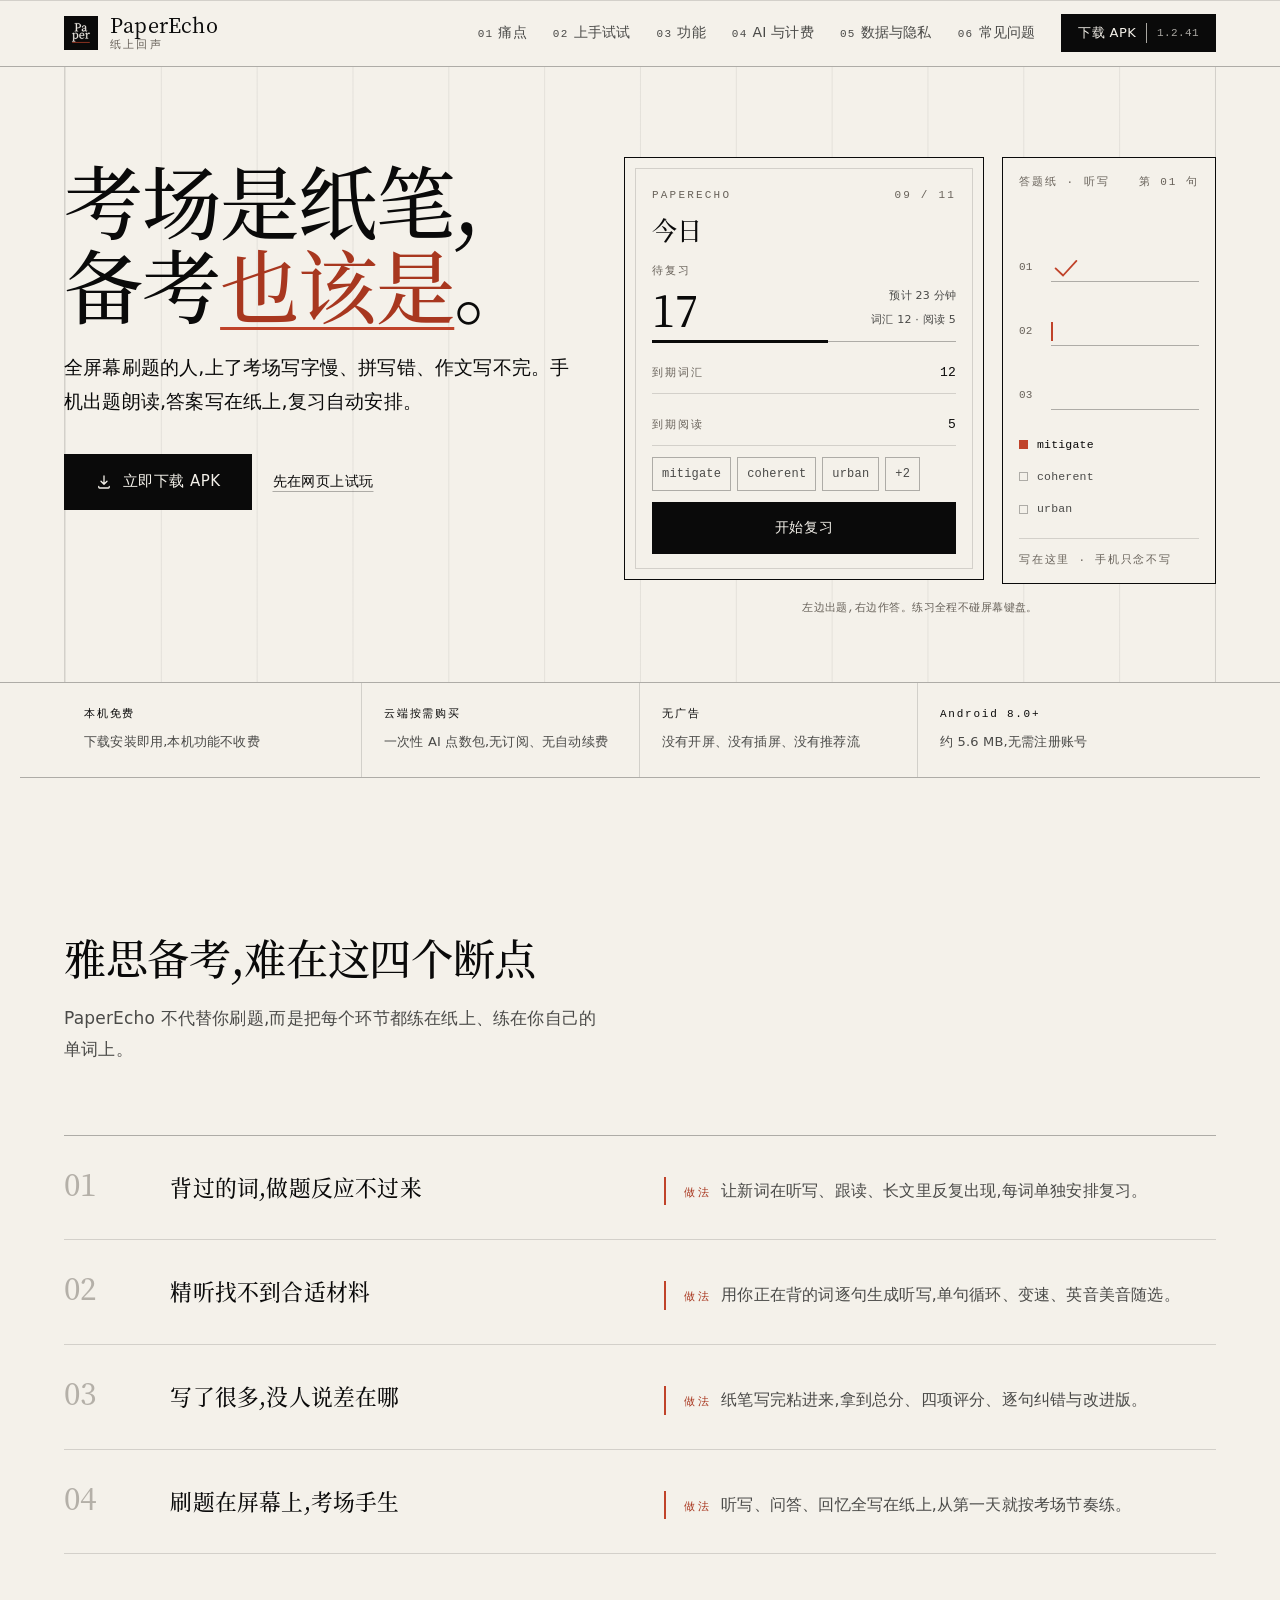
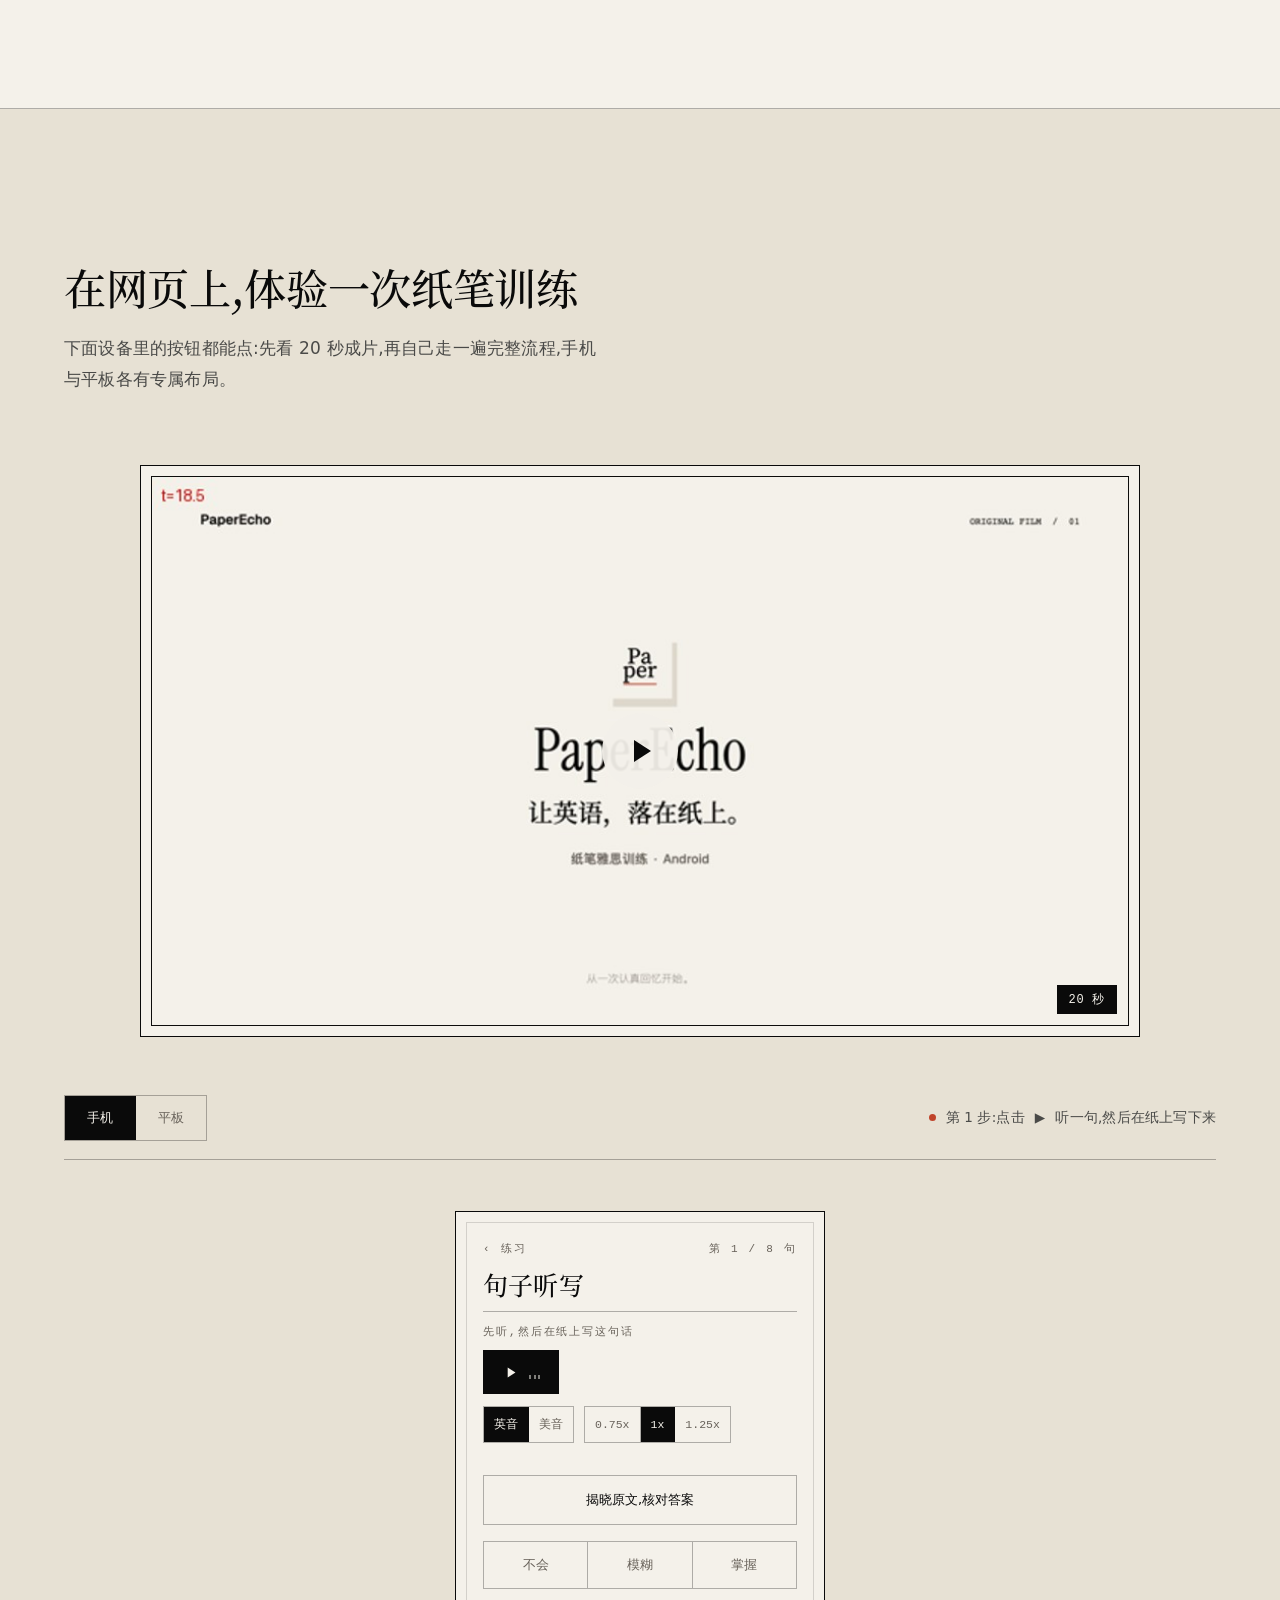
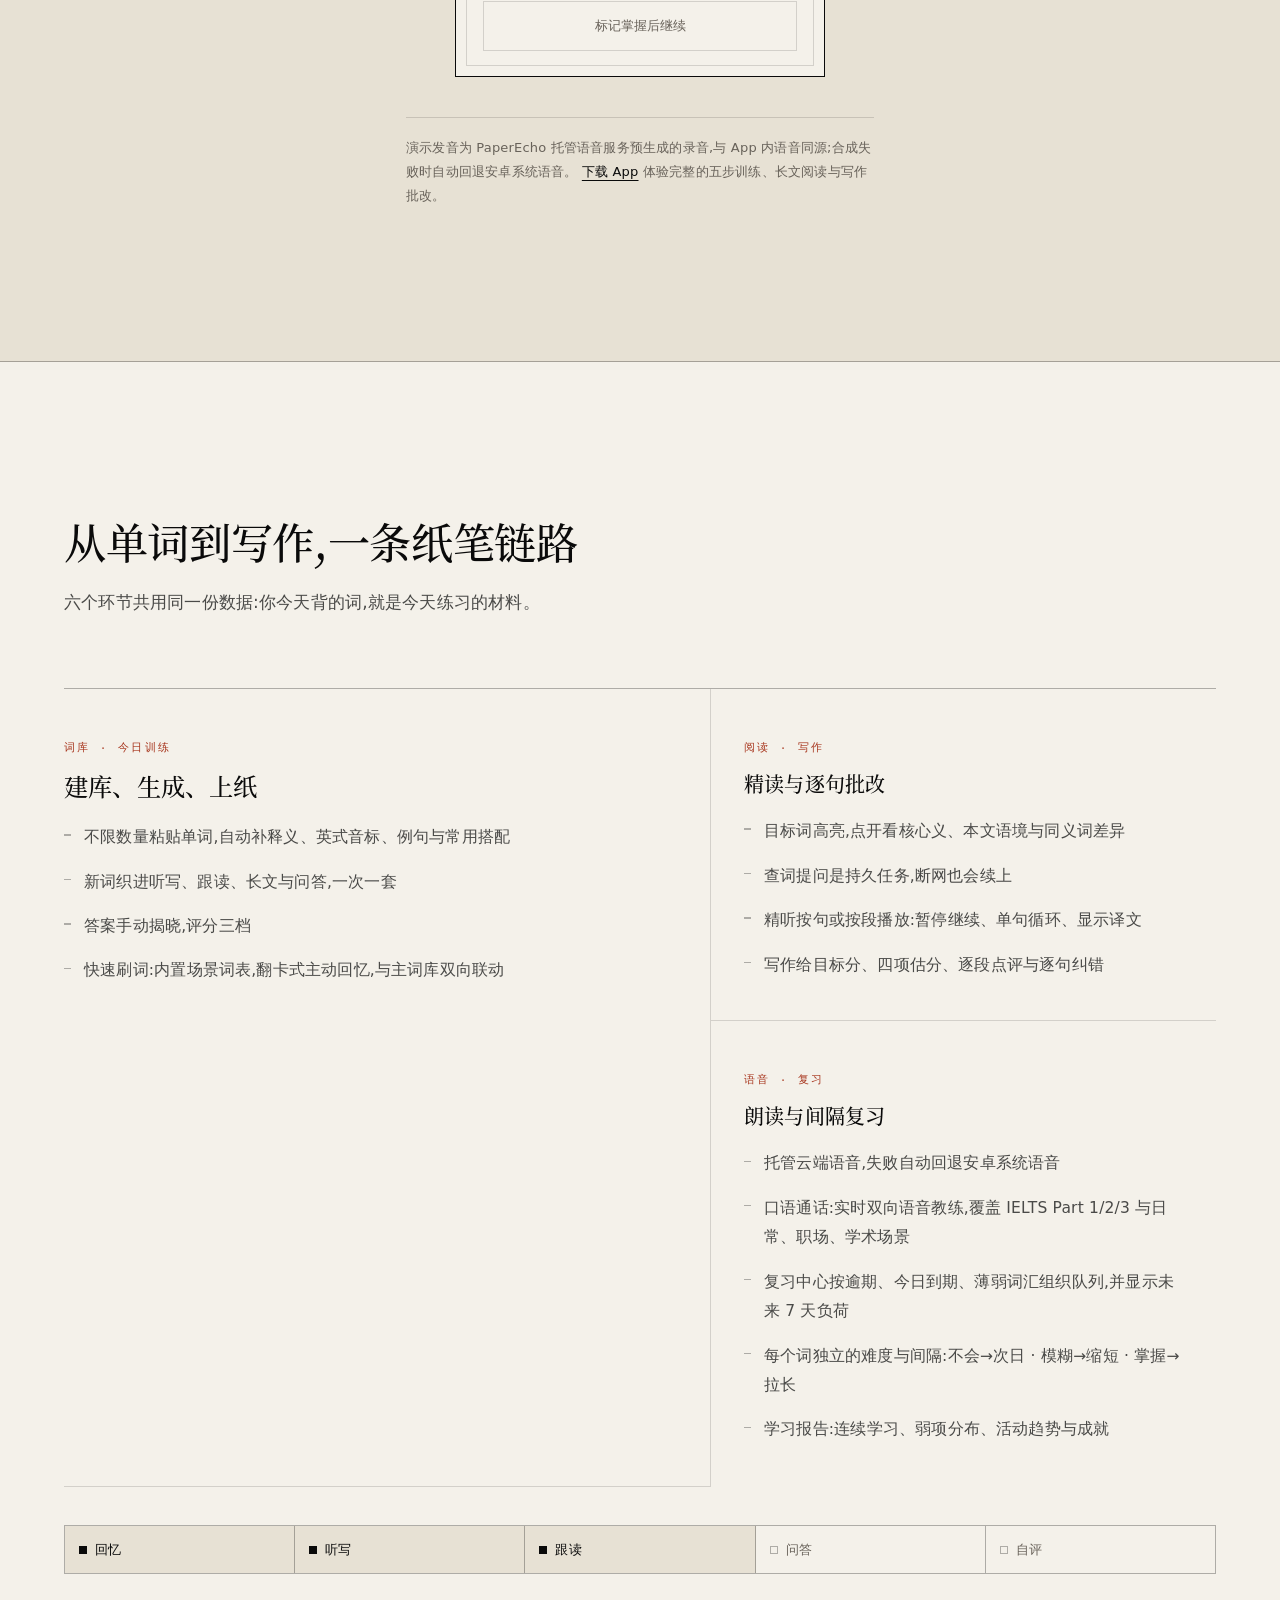
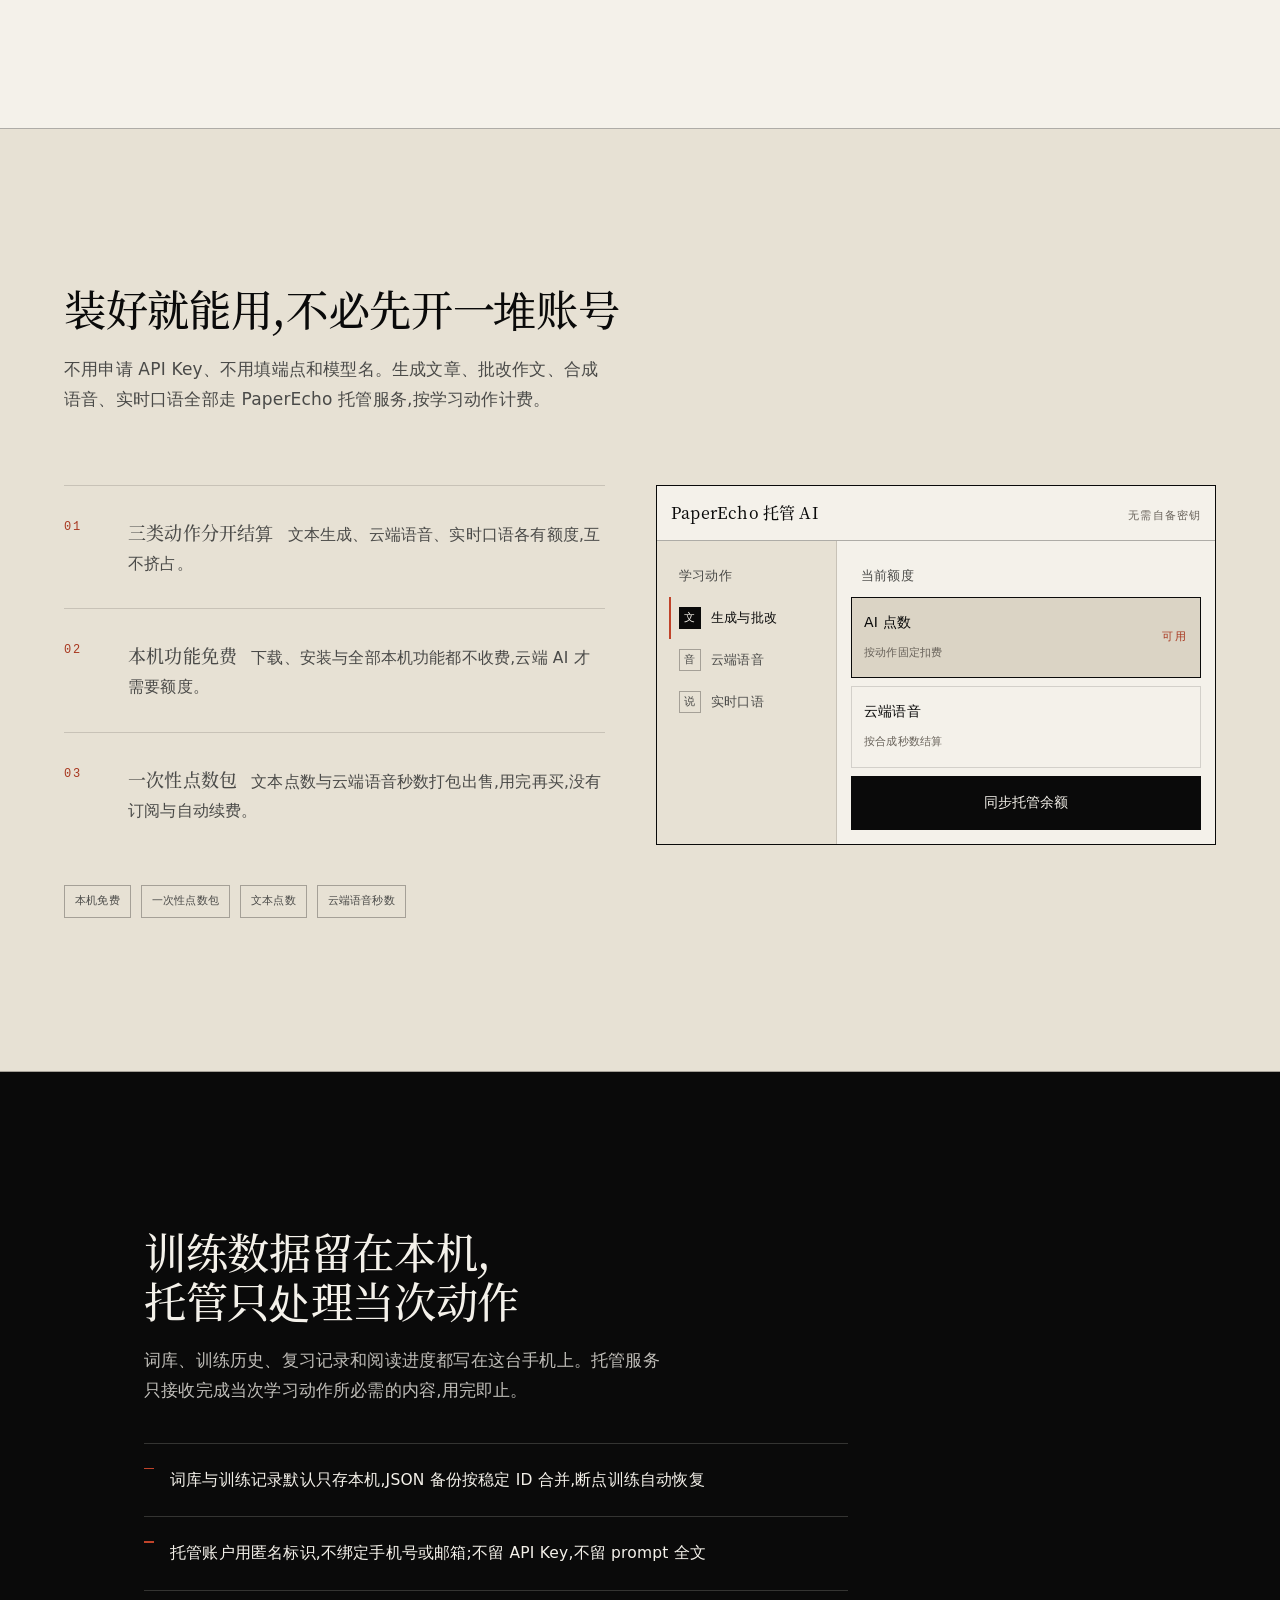
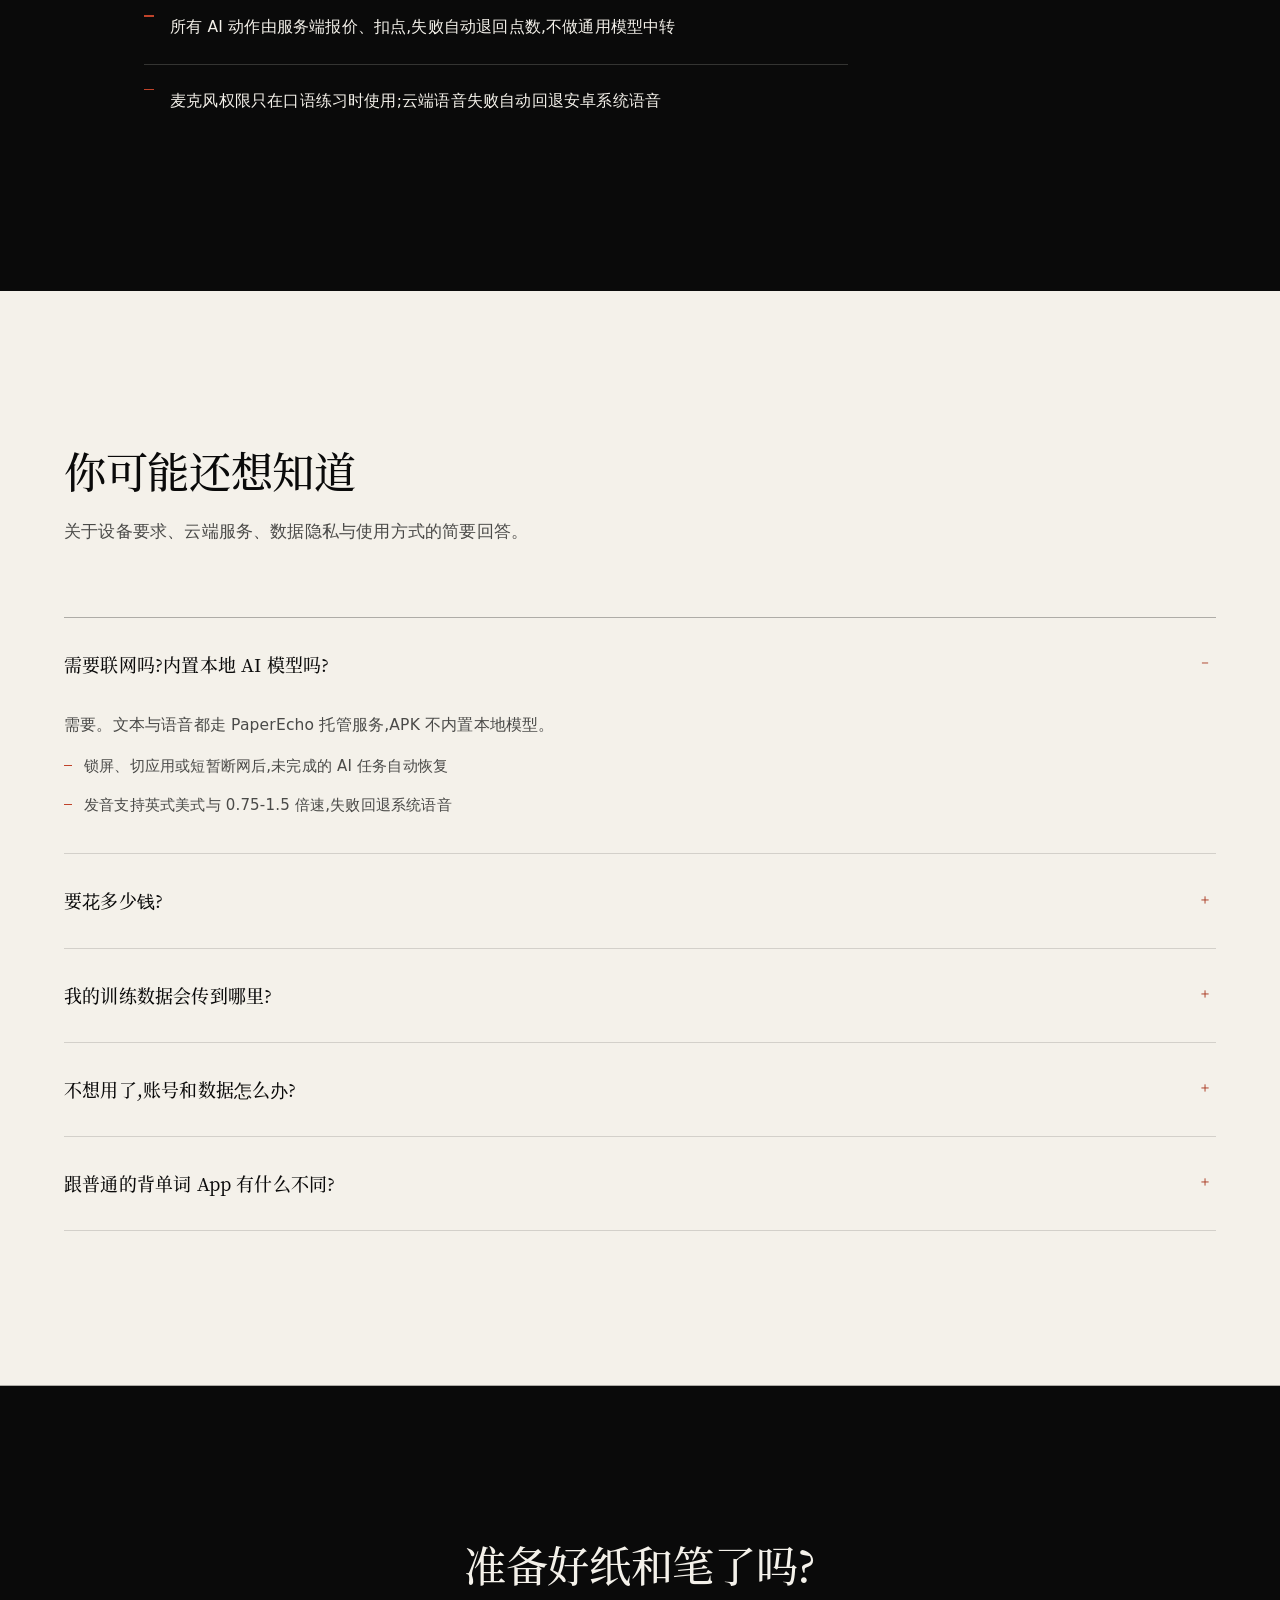
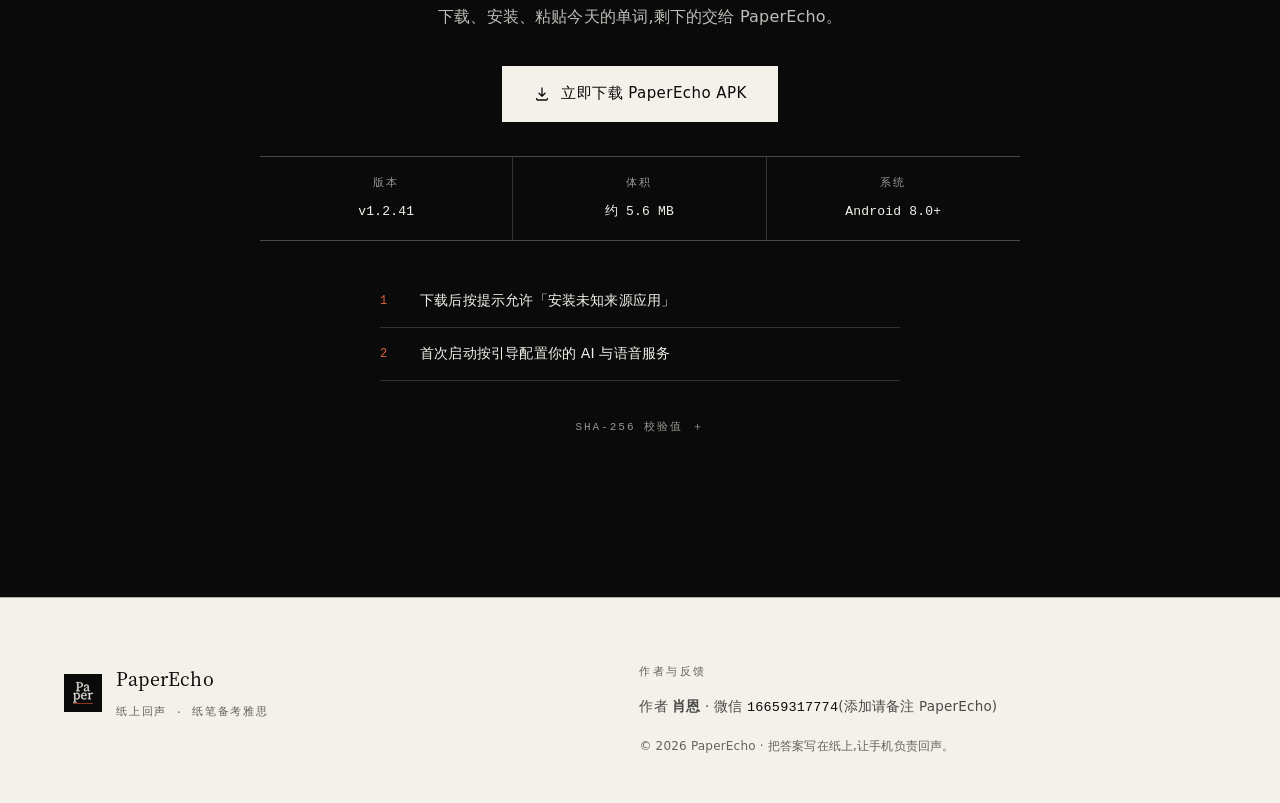
==== index.html @ c70208fa "release: publish PaperEcho v1.2.41 (versionCode 46) 阅读页 AI 构思改为可溯源逻辑链面板（三档浮层/平板右栏/词×段矩阵/原始推理）。 SHA-2" ====
<!DOCTYPE html>
<html lang="zh-CN">
<head>
  <meta charset="utf-8">
  <meta name="viewport" content="width=device-width, initial-scale=1">
  <title>PaperEcho · 纸笔备考雅思 - 把单词变成听写、精听、长文与写作批改</title>
  <meta name="description" content="PaperEcho 是给雅思纸笔考生做的安卓训练应用:手机负责出题与朗读,答案写在纸上,复习自动安排。下载、安装与全部本机功能免费且无广告;云端 AI 与语音由 PaperEcho 托管,购买一次性 AI 点数包即可使用,无需自备密钥。">
  <meta name="theme-color" content="#F4F1EA">
  <meta name="color-scheme" content="light">
  <link rel="canonical" href="https://dpenglish-com.github.io/paperecho-site/">
  <!-- 图标换路径（-v2）而不是加 ?v=2 查询串：这个路径从上线起没变过，
       只换内容时浏览器那份图标缓存会一直用旧图，硬刷新也不一定重取。
       查询串试过一轮，在用户的 Chrome 里没产生新图标记录，原因没查清；
       换新路径则任何缓存实现下都是全新键，不赌这一点。
       旧路径的文件保留（内容同步成新的），还缓存着旧 HTML 的标签页仍会请求它。 -->
  <link rel="icon" href="./favicon-v2.svg" type="image/svg+xml">
  <link rel="apple-touch-icon" href="./assets/apple-touch-icon-v2.png">

  <!-- 社交分享 -->
  <meta property="og:type" content="website">
  <meta property="og:title" content="PaperEcho · 纸笔备考雅思">
  <meta property="og:description" content="考场上没有键盘。把你正在背的单词,变成听写、精听、长文与写作批改。手机出题朗读,答案写在纸上。">
  <meta property="og:url" content="https://dpenglish-com.github.io/paperecho-site/">
  <meta property="og:image" content="https://dpenglish-com.github.io/paperecho-site/assets/og.png">
  <meta name="twitter:card" content="summary_large_image">

  <!-- 自托管衬线字体(思源宋体子集,SIL OFL 1.1);正文用系统无衬线 -->
  <link rel="preload" href="./assets/fonts/paperecho-serif.otf" as="font" type="font/otf" crossorigin>
  <link rel="stylesheet" href="./styles.css">

  <script type="application/ld+json">
  {
    "@context": "https://schema.org",
    "@type": "SoftwareApplication",
    "name": "PaperEcho",
    "alternateName": "纸上回声",
    "applicationCategory": "EducationalApplication",
    "operatingSystem": "Android 8.0+",
    "softwareVersion": "1.2.41",
    "fileSize": "5.6MB",
    "offers": { "@type": "Offer", "price": "0", "priceCurrency": "CNY" },
    "description": "给雅思纸笔考生做的安卓训练应用:手机负责出题与朗读,答案写在纸上,复习自动安排。下载、安装与全部本机功能免费且无广告;云端 AI 由 PaperEcho 托管,购买一次性 AI 点数包即可使用。",
    "featureList": [
      "建库与生成:不限数量粘贴单词,自动补释义、英式音标、例句与常用搭配",
      "今日训练:回忆 → 听写 → 跟读 → 问答 → 自评,答案手动揭晓、评分三档",
      "长文阅读:目标词高亮,点开看核心义、引申义链条、本文语境与同义词差异",
      "写作批改:纸笔作文贴进来,拿到目标分、四项估分、逐段点评与逐句纠错",
      "精听与跟读:按句或按段播放,暂停继续、单句循环、0.75–1.5 倍速、显示译文",
      "口语通话:实时双向语音教练,覆盖 IELTS Part 1/2/3 与日常、职场、学术场景",
      "快速刷词:内置场景词表,翻卡式主动回忆,与主词库双向联动",
      "复习中心:按逾期、今日到期、薄弱词汇和到期阅读组织队列,并显示未来 7 天负荷",
      "学习报告:连续学习、弱项分布、活动趋势与成就",
      "数据自主:词库与训练记录默认存本机,JSON 备份导入导出,支持 Anki 兼容 TSV 导出",
      "托管 AI:无需自备密钥,下载安装与全部本机功能免费,云端 AI 购买一次性 AI 点数包(文本点数 + 云端语音秒数)"
    ],
    "mainEntity": [
      { "@type": "Question", "name": "需要联网吗?内置本地 AI 模型吗?", "acceptedAnswer": { "@type": "Answer", "text": "需要。文本与语音都走你配置的云端服务,APK 不内置本地模型。锁屏、切应用或短暂断网后,未完成的 AI 任务会自动恢复;发音支持英式美式与 0.75-1.5 倍速,失败回退系统语音。" } },
      { "@type": "Question", "name": "我的训练数据会传到哪里?", "acceptedAnswer": { "@type": "Answer", "text": "词库、训练历史与复习记录默认保存在设备上,可 JSON 备份导入导出,不参与任何云端同步。使用托管 AI 时,只有完成当次学习动作所需的文本或音频会发送到 PaperEcho 服务端;密码学意义上无法反推的匿名账户标识代替账号,不留 API Key、不留 prompt 全文。" } },
      { "@type": "Question", "name": "要花多少钱?", "acceptedAnswer": { "@type": "Answer", "text": "下载、安装和所有本机功能都免费,没有广告,也没有推荐流。云端 AI 动作走 PaperEcho 托管服务,需要购买一次性 AI 点数包(文本点数与云端语音秒数打包),额度用完再买,没有订阅和自动续费。" } },
      { "@type": "Question", "name": "跟普通的背单词 App 有什么不同?", "acceptedAnswer": { "@type": "Answer", "text": "答案由你在真实纸张上完成,手机只负责出题朗读,并按每个词独立难度安排复习。" } }
    ]
  }
  </script>
</head>
<body>

<!-- 顶部滚动进度:1px 朱红 -->
<div class="scroll-progress" aria-hidden="true"><span id="scroll-bar"></span></div>

<header class="site-header" id="site-header">
  <a class="brand" href="#top" aria-label="PaperEcho 首页">
    <svg class="brand-mark" viewBox="0 0 108 108" aria-hidden="true">
      <rect width="108" height="108" rx="0" fill="#0A0A0A"/>
      <path fill="#F4F1EA" stroke="#F4F1EA" stroke-width="0.7" d="M43.67,24.74 C48.22,24.74 50.27,26.93 50.27,30.79 C50.27,34.47 48.35,37.00 43.60,37.00 L41.16,37.00 L41.16,35.06 C41.16,31.59 41.16,28.11 41.23,24.74 Z M43.18,38.53 C50.86,38.53 53.84,35.02 53.84,30.79 C53.84,26.27 50.68,23.25 44.29,23.25 L34.08,23.25 L34.08,24.57 L37.62,24.95 C37.69,28.28 37.69,31.65 37.69,35.06 L37.69,36.93 C37.69,40.34 37.69,43.67 37.62,47.01 L34.08,47.39 L34.08,48.71 L44.85,48.71 L44.85,47.39 L41.23,46.97 C41.16,44.09 41.16,41.35 41.16,38.53 Z M67.18,44.75 C65.06,46.42 64.20,46.97 62.84,46.97 C61.07,46.97 59.75,46.07 59.75,44.02 C59.75,42.63 60.34,41.14 63.67,39.85 C64.51,39.54 65.83,39.09 67.18,38.71 Z M73.23,46.45 C72.74,47.04 72.33,47.39 71.70,47.39 C70.83,47.39 70.31,46.77 70.31,44.96 L70.31,36.69 C70.31,31.97 68.40,30.16 64.40,30.16 C60.48,30.16 57.70,31.93 57.04,34.85 C57.14,35.79 57.70,36.31 58.74,36.31 C59.71,36.31 60.34,35.72 60.65,34.54 L61.38,31.93 C62.18,31.72 62.88,31.62 63.54,31.62 C66.11,31.62 67.18,32.59 67.18,36.34 L67.18,37.53 C65.66,37.87 64.02,38.32 62.81,38.78 C57.84,40.55 56.52,42.22 56.52,44.54 C56.52,47.60 58.78,49.20 61.56,49.20 C63.85,49.20 65.17,48.19 67.25,46.14 C67.57,47.98 68.78,49.13 70.66,49.13 C71.98,49.13 73.05,48.61 73.92,47.18 Z"/>
      <path fill="#F4F1EA" stroke="#F4F1EA" stroke-width="0.7" d="M32.29,57.16 C34.34,55.42 35.76,55.07 36.94,55.07 C39.83,55.07 41.84,57.75 41.84,62.85 C41.84,68.10 39.48,70.25 36.56,70.25 C35.10,70.25 33.75,69.73 32.29,68.38 Z M31.87,53.54 L31.35,53.20 L26.00,55.28 L26.00,56.43 L29.06,56.74 C29.13,58.27 29.16,59.62 29.16,61.74 L29.16,72.79 C29.16,74.84 29.13,77.03 29.09,79.18 L26.00,79.67 L26.00,80.81 L35.73,80.81 L35.73,79.67 L32.25,79.15 C32.22,76.99 32.18,74.77 32.18,72.68 L32.18,69.66 C33.82,71.64 35.62,72.20 37.36,72.20 C41.81,72.20 45.14,68.48 45.14,62.58 C45.14,56.74 41.98,53.16 37.92,53.16 C35.90,53.16 33.92,53.99 32.11,55.97 Z M51.92,61.08 C52.30,56.57 54.76,54.62 57.09,54.62 C59.56,54.62 61.30,56.67 61.30,59.03 C61.30,60.28 60.91,61.15 59.25,61.15 Z M64.11,62.54 C64.28,62.02 64.39,61.29 64.39,60.42 C64.39,55.94 61.36,53.16 57.27,53.16 C52.58,53.16 48.55,56.95 48.55,62.82 C48.55,68.76 52.02,72.20 57.13,72.20 C60.50,72.20 62.93,70.53 64.32,67.86 L63.55,67.33 C62.20,68.97 60.70,70.08 58.20,70.08 C54.49,70.08 51.95,67.54 51.88,62.51 Z M73.32,53.54 L72.79,53.20 L67.44,55.28 L67.44,56.43 L70.47,56.74 C70.54,58.27 70.57,59.59 70.57,61.74 L70.57,63.72 C70.57,65.49 70.54,68.20 70.50,70.11 L67.72,70.53 L67.72,71.71 L76.96,71.71 L76.96,70.53 L73.80,70.08 C73.77,68.13 73.73,65.49 73.73,63.72 L73.73,60.73 C74.46,58.41 75.47,56.84 77.03,55.70 L77.48,56.11 C78.21,56.77 78.94,57.19 79.85,57.19 C81.37,57.19 82.00,56.18 82.00,54.59 C81.55,53.68 80.44,53.16 79.26,53.16 C77.14,53.16 74.95,55.00 73.70,58.13 Z"/>
      <rect x="26.00" y="82.41" width="56.00" height="2.20" fill="#C0432A"/>
    </svg>
    <span class="brand-name">PaperEcho<em>纸上回声</em></span>
  </a>

  <nav class="site-nav" id="site-nav" aria-label="主导航">
    <a href="#problems"><i>01</i>痛点</a>
    <a href="#demo"><i>02</i>上手试试</a>
    <a href="#features"><i>03</i>功能</a>
    <a href="#ai-config"><i>04</i>AI 与计费</a>
    <a href="#offline"><i>05</i>数据与隐私</a>
    <a href="#faq"><i>06</i>常见问题</a>
  </nav>

  <a class="btn btn-ink btn-small" href="./downloads/PaperEcho.apk" download>
    <span class="btn-label">下载 APK</span>
    <span class="btn-meta">1.2.41</span>
  </a>

  <button class="nav-toggle" type="button" aria-label="打开菜单" aria-expanded="false" aria-controls="site-nav">
    <span class="nav-toggle-bars" aria-hidden="true"><i></i><i></i></span>
  </button>
</header>

<nav class="section-rail" aria-label="章节导航">
  <a href="#problems"><i>01</i><span>痛点</span></a>
  <a href="#demo"><i>02</i><span>演示</span></a>
  <a href="#features"><i>03</i><span>功能</span></a>
  <a href="#ai-config"><i>04</i><span>计费</span></a>
  <a href="#offline"><i>05</i><span>隐私</span></a>
  <a href="#faq"><i>06</i><span>问题</span></a>
  <a href="#download"><i>07</i><span>下载</span></a>
</nav>

<main id="top">

  <!-- ==================== 首屏 ==================== -->
  <section class="hero" id="hero">
    <div class="hero-grid" aria-hidden="true"></div>

    <div class="hero-inner">
      <div class="hero-copy">
        <h1 class="hero-title">
          <span class="line reveal">考场是纸笔,</span>
          <span class="line reveal">备考<em>也该是</em>。</span>
        </h1>
        <p class="hero-sub lead reveal">全屏幕刷题的人,上了考场写字慢、拼写错、作文写不完。手机出题朗读,答案写在纸上,复习自动安排。</p>
        <div class="hero-actions reveal">
          <!-- ★ 发布时:把 APK 放到 site/downloads/ 目录,或把 href 改成你的托管地址。点击即开始下载。 -->
          <a class="btn btn-ink btn-large" href="./downloads/PaperEcho.apk" download>
            <svg viewBox="0 0 24 24" aria-hidden="true"><path d="M12 4v11m0 0l-4-4m4 4l4-4M5 18v1a1 1 0 001 1h12a1 1 0 001-1v-1"/></svg>
            立即下载 APK
          </a>
          <a class="btn btn-quiet" href="#demo">先在网页上试玩</a>
        </div>
      </div>

      <!-- 手机出题 + 纸面作答:两件实物并置,就是这个产品的全部机制。
           手机屏是 CSS 还原稿(与 App 的 INK 版同配色);右侧是答题纸,不是截图。 -->
      <div class="hero-visual reveal" aria-hidden="true">
        <div class="lr">
          <div class="lr-phone">
            <div class="phone">
              <div class="phone-screen">
                <div class="ui-app">
                  <div class="ui-masthead">
                    <span class="ui-stamp">PaperEcho</span>
                    <span class="ui-stamp">09 / 11</span>
                  </div>
                  <div class="ui-title">今日</div>
                  <div class="ui-metric">
                    <div>
                      <span class="ui-label">待复习</span>
                      <span class="ui-big">17</span>
                    </div>
                    <div class="ui-metric-side">
                      <span>预计 23 分钟</span>
                      <span>词汇 12 · 阅读 5</span>
                    </div>
                  </div>
                  <div class="ui-meter"><span style="width:58%"></span></div>
                  <div class="ui-row"><span class="ui-label">到期词汇</span><span class="ui-value">12</span></div>
                  <div class="ui-row"><span class="ui-label">到期阅读</span><span class="ui-value">5</span></div>
                  <div class="ui-cards">
                    <span class="ui-chip">mitigate</span>
                    <span class="ui-chip">coherent</span>
                    <span class="ui-chip">urban</span>
                    <span class="ui-chip">+2</span>
                  </div>
                  <div class="ui-action">开始复习</div>
                </div>
              </div>
            </div>
          </div>

          <div class="lr-paper">
            <div class="sheet">
              <div class="sheet-masthead">
                <span class="sheet-no">答题纸 · 听写</span>
                <span class="sheet-no">第 01 句</span>
              </div>
              <ol class="sheet-rows">
                <li class="done">
                  <span class="sheet-n">01</span>
                  <span class="sheet-rule">
                    <svg class="sheet-tick" viewBox="0 0 36 24" aria-hidden="true">
                      <path d="M5.5 12.5 L14.5 21 L30.5 3.5"/>
                    </svg>
                  </span>
                </li>
                <li>
                  <span class="sheet-n">02</span>
                  <span class="sheet-rule">
                    <span class="sheet-caret" aria-hidden="true"></span>
                  </span>
                </li>
                <li>
                  <span class="sheet-n">03</span>
                  <span class="sheet-rule"></span>
                </li>
              </ol>
              <ul class="sheet-marks">
                <li><i></i>mitigate</li>
                <li><i></i>coherent</li>
                <li><i></i>urban</li>
              </ul>
              <p class="sheet-foot">写在这里 · 手机只念不写</p>
            </div>
          </div>
        </div>
        <p class="lr-note">左边出题,右边作答。练习全程不碰屏幕键盘。</p>
      </div>
    </div>
  </section>

  <!-- 事实行:原来散在首屏的三句小字(免费/计费/无广告/系统要求),归到首屏之外 -->
  <div class="fact-row" aria-label="使用条件">
    <span><b>本机免费</b>下载安装即用,本机功能不收费</span>
    <span><b>云端按需购买</b>一次性 AI 点数包,无订阅、无自动续费</span>
    <span><b>无广告</b>没有开屏、没有插屏、没有推荐流</span>
    <span><b>Android 8.0+</b>约 5.6 MB,无需注册账号</span>
  </div>

  <!-- ==================== 01 痛点与解法 ==================== -->
  <section class="band" id="problems">
    <div class="band-head reveal">
      <h2>雅思备考,难在这四个断点</h2>
      <p class="band-sub">PaperEcho 不代替你刷题,而是把每个环节都练在纸上、练在你自己的单词上。</p>
    </div>
    <div class="problem-grid">
      <article class="problem reveal">
        <span class="problem-no">01</span>
        <h3>背过的词,做题反应不过来</h3>
        <p class="fix"><b>做法</b>让新词在听写、跟读、长文里反复出现,每词单独安排复习。</p>
      </article>
      <article class="problem reveal">
        <span class="problem-no">02</span>
        <h3>精听找不到合适材料</h3>
        <p class="fix"><b>做法</b>用你正在背的词逐句生成听写,单句循环、变速、英音美音随选。</p>
      </article>
      <article class="problem reveal">
        <span class="problem-no">03</span>
        <h3>写了很多,没人说差在哪</h3>
        <p class="fix"><b>做法</b>纸笔写完粘进来,拿到总分、四项评分、逐句纠错与改进版。</p>
      </article>
      <article class="problem reveal">
        <span class="problem-no">04</span>
        <h3>刷题在屏幕上,考场手生</h3>
        <p class="fix"><b>做法</b>听写、问答、回忆全写在纸上,从第一天就按考场节奏练。</p>
      </article>
    </div>
  </section>

  <!-- ==================== 02 上手试试(可交互演示) ==================== -->
  <section class="band band-tint band-demo" id="demo">
    <audio id="demo-audio" preload="none" aria-hidden="true"></audio>
    <div class="band-head reveal">
      <h2>在网页上,体验一次纸笔训练</h2>
      <p class="band-sub">下面设备里的按钮都能点:先看 20 秒成片,再自己走一遍完整流程,手机与平板各有专属布局。</p>
    </div>

    <figure class="promo-film reveal">
      <button class="promo-frame" type="button" data-promo-frame
              aria-label="播放 PaperEcho 20 秒宣传片">
        <video class="promo-media" data-promo-video preload="none" playsinline
               poster="./assets/video/paperecho-promo-poster.jpg">
          <source src="./assets/video/paperecho-promo.mp4" type="video/mp4">
        </video>
        <span class="promo-play" aria-hidden="true"></span>
        <span class="promo-len">20 秒</span>
      </button>
    </figure>

    <div class="demo-toolbar reveal">
      <div class="demo-toggle" role="tablist" aria-label="选择演示设备">
        <button class="demo-toggle-btn active" type="button" data-device="phone" role="tab" aria-selected="true">手机</button>
        <button class="demo-toggle-btn" type="button" data-device="tablet" role="tab" aria-selected="false">平板</button>
      </div>
      <p class="demo-hint" id="demo-hint"><span class="demo-hint-dot"></span>第 1 步:点击 <b>▶</b> 听一句,然后在纸上写下来</p>
    </div>

    <div class="demo-stage reveal">

      <!-- 手机演示:听 → 写 → 揭晓 → 标记 -->
      <div class="demo-device demo-phone active" id="demo-phone" data-device-panel="phone">
        <div class="dphone">
          <div class="phone-screen">
            <div class="ui-app">
              <div class="ui-masthead">
                <span class="ui-stamp">‹ 练习</span>
                <span class="ui-stamp">第 1 / 8 句</span>
              </div>
              <div class="ui-title">句子听写</div>
              <div class="ui-dictation">
                <div class="ui-dictation-top">
                  <span class="ui-label">先听,然后在纸上写这句话</span>
                </div>
                <div class="dplay-row">
                  <button class="dplay-btn" type="button" data-action="play-sentence" aria-label="播放句子">
                    <svg class="dplay-icon" viewBox="0 0 24 24"><path d="M8 5v14l11-7z"/></svg>
                    <span class="deq" aria-hidden="true"><i></i><i></i><i></i></span>
                  </button>
                  <div class="dopts">
                    <div class="dchips" data-group="accent">
                      <button type="button" class="dchip on" data-accent="GB">英音</button>
                      <button type="button" class="dchip" data-accent="US">美音</button>
                    </div>
                    <div class="dchips" data-group="speed">
                      <button type="button" class="dchip" data-speed="0.75">0.75x</button>
                      <button type="button" class="dchip on" data-speed="1">1x</button>
                      <button type="button" class="dchip" data-speed="1.25">1.25x</button>
                    </div>
                  </div>
                </div>
                <div class="danswer" id="d-answer">
                  <p class="danswer-en">Governments should invest in public transport to reduce urban congestion.</p>
                  <p class="danswer-zh">政府应当投资公共交通,以缓解城市拥堵。</p>
                </div>
              </div>
              <button class="dreveal-btn" type="button" data-action="reveal">
                <span data-reveal-label>揭晓原文,核对答案</span>
              </button>
              <div class="ui-rate drating">
                <button type="button" class="drate-chip" data-rate="again">不会</button>
                <button type="button" class="drate-chip" data-rate="fuzzy">模糊</button>
                <button type="button" class="drate-chip" data-rate="mastered">掌握</button>
              </div>
              <button class="dnext-btn" type="button" data-action="reset" disabled>标记掌握后继续</button>
            </div>
          </div>
        </div>
      </div>

      <!-- 平板演示:三栏布局 -->
      <div class="demo-device demo-tablet" id="demo-tablet" data-device-panel="tablet">
        <div class="dtablet">
          <div class="dtablet-screen">
            <div class="dtablet-top">
              <span class="dtablet-title">长文精读 · 城市交通与公共空间</span>
              <label class="dswitch">
                <input type="checkbox" data-action="toggle-translations">
                <span class="dswitch-track" aria-hidden="true"><i></i></span>
                显示译文
              </label>
            </div>
            <div class="dtablet-body">
              <div class="dtablet-col dtablet-toc">
                <p class="dcol-label">目录</p>
                <button type="button" class="dtoc-item active" data-section="0">一、拥堵的代价</button>
                <button type="button" class="dtoc-item" data-section="1">二、政策的一致性</button>
                <button type="button" class="dtoc-item" data-section="2">三、城市如何回应</button>
              </div>
              <div class="dtablet-col dtablet-article" id="d-article">
                <p class="dcol-label">正文</p>
                <p class="dpara active" data-para="0">
                  <span class="dsentence" data-sentence="0">To <button type="button" class="dword" data-word="mitigate">mitigate</button> urban congestion, governments invest in public transport.</span>
                  <span class="dtranslation">为缓解城市拥堵,政府投资公共交通。</span>
                </p>
                <p class="dpara" data-para="1">
                  <span class="dsentence" data-sentence="1">Policies must remain <button type="button" class="dword" data-word="coherent">coherent</button> across departments.</span>
                  <span class="dtranslation">政策必须在各部门之间保持一致。</span>
                </p>
                <p class="dpara" data-para="2">
                  <span class="dsentence" data-sentence="2"><button type="button" class="dword" data-word="urban">Urban</button> planning shapes how residents move every day.</span>
                  <span class="dtranslation">城市规划塑造着居民每天的出行方式。</span>
                </p>
                <button class="dsentence-play" type="button" data-action="play-article" title="播放选中段落">
                  <svg viewBox="0 0 24 24"><path d="M8 5v14l11-7z"/></svg>
                </button>
              </div>
              <div class="dtablet-col dtablet-detail" id="d-detail">
                <p class="dcol-label">词汇详情</p>
                <div class="ddetail-head">
                  <strong id="d-word-term">mitigate</strong>
                  <button class="dword-play" type="button" data-action="play-word" title="听发音">
                    <svg viewBox="0 0 24 24"><path d="M11 5L6 9H3v6h3l5 4z"/><path d="M15.5 8.5a5 5 0 010 7"/></svg>
                  </button>
                </div>
                <p class="ddetail-meta" id="d-word-meta">/ˈmɪtɪɡeɪt/ · v.</p>
                <p class="ddetail-core" id="d-word-core">核心义:缓解,减轻</p>
                <p class="ddetail-ctx" id="d-word-ctx">本文语境:减轻城市拥堵</p>
                <div class="ddetail-block">
                  <p class="ddetail-label">常用搭配</p>
                  <p id="d-word-collocations">mitigate the impact · mitigate risks</p>
                </div>
                <div class="ddetail-block">
                  <p class="ddetail-label">同义词差异</p>
                  <p id="d-word-synonyms">alleviate 多指减轻痛苦;ease 语气更日常</p>
                </div>
              </div>
            </div>
          </div>
        </div>
        <p class="demo-caption">平板:目录、正文与词汇详情三栏并列,点高亮词看深度词条,开译文对照中文</p>
      </div>

    </div>

    <p class="demo-note reveal">
      演示发音为 PaperEcho 托管语音服务预生成的录音,与 App 内语音同源;合成失败时自动回退安卓系统语音。
      <a href="./downloads/PaperEcho.apk" download>下载 App</a> 体验完整的五步训练、长文阅读与写作批改。
    </p>
  </section>

  <!-- ==================== 03 功能 ==================== -->
  <section class="band" id="features">
    <div class="band-head reveal">
      <h2>从单词到写作,一条纸笔链路</h2>
      <p class="band-sub">六个环节共用同一份数据:你今天背的词,就是今天练习的材料。</p>
    </div>
    <div class="feature-grid">
      <article class="feature feature-lead reveal">
        <span class="feature-tag">词库 · 今日训练</span>
        <h3>建库、生成、上纸</h3>
        <ul>
          <li>不限数量粘贴单词,自动补释义、英式音标、例句与常用搭配</li>
          <li>新词织进听写、跟读、长文与问答,一次一套</li>
          <li>答案手动揭晓,评分三档</li>
          <li>快速刷词:内置场景词表,翻卡式主动回忆,与主词库双向联动</li>
        </ul>
      </article>
      <article class="feature reveal">
        <span class="feature-tag">阅读 · 写作</span>
        <h3>精读与逐句批改</h3>
        <ul>
          <li>目标词高亮,点开看核心义、本文语境与同义词差异</li>
          <li>查词提问是持久任务,断网也会续上</li>
          <li>精听按句或按段播放:暂停继续、单句循环、显示译文</li>
          <li>写作给目标分、四项估分、逐段点评与逐句纠错</li>
        </ul>
      </article>
      <article class="feature reveal">
        <span class="feature-tag">语音 · 复习</span>
        <h3>朗读与间隔复习</h3>
        <ul>
          <li>托管云端语音,失败自动回退安卓系统语音</li>
          <li>口语通话:实时双向语音教练,覆盖 IELTS Part 1/2/3 与日常、职场、学术场景</li>
          <li>复习中心按逾期、今日到期、薄弱词汇组织队列,并显示未来 7 天负荷</li>
          <li>每个词独立的难度与间隔:不会→次日 · 模糊→缩短 · 掌握→拉长</li>
          <li>学习报告:连续学习、弱项分布、活动趋势与成就</li>
        </ul>
      </article>
      <!-- 训练界面顶部的步骤条:上面三张卡讲的六个模块,落在一次训练里就是这五步 -->
      <div class="drill-strip reveal" aria-hidden="true">
        <span class="drill-key on"><i></i>回忆</span>
        <span class="drill-key on"><i></i>听写</span>
        <span class="drill-key on"><i></i>跟读</span>
        <span class="drill-key"><i></i>问答</span>
        <span class="drill-key"><i></i>自评</span>
      </div>
    </div>
  </section>

  <!-- ==================== 04 AI 与计费 ==================== -->
  <section class="band band-tint band-config" id="ai-config">
    <div class="band-head reveal">
      <h2>装好就能用,不必先开一堆账号</h2>
      <p class="band-sub">不用申请 API Key、不用填端点和模型名。生成文章、批改作文、合成语音、实时口语全部走 PaperEcho 托管服务,按学习动作计费。</p>
    </div>
    <div class="provider-showcase">
      <div class="provider-copy reveal">
        <div class="provider-step"><span>01</span><div><p><strong>三类动作分开结算</strong>文本生成、云端语音、实时口语各有额度,互不挤占。</p></div></div>
        <div class="provider-step"><span>02</span><div><p><strong>本机功能免费</strong>下载、安装与全部本机功能都不收费,云端 AI 才需要额度。</p></div></div>
        <div class="provider-step"><span>03</span><div><p><strong>一次性点数包</strong>文本点数与云端语音秒数打包出售,用完再买,没有订阅与自动续费。</p></div></div>
        <div class="provider-tags" aria-label="计费方式">
          <span>本机免费</span><span>一次性点数包</span><span>文本点数</span><span>云端语音秒数</span>
        </div>
      </div>
      <div class="provider-window reveal" aria-label="托管 AI 额度面板示意">
        <div class="provider-window-bar">
          <b>PaperEcho 托管 AI</b>
          <small>无需自备密钥</small>
        </div>
        <div class="provider-window-body">
          <div class="provider-sidebar">
            <label>学习动作</label>
            <div class="provider-item active"><i>文</i><span>生成与批改</span></div>
            <div class="provider-item"><i>音</i><span>云端语音</span></div>
            <div class="provider-item"><i>说</i><span>实时口语</span></div>
          </div>
          <div class="provider-models">
            <label>当前额度</label>
            <div class="model-option selected"><span><b>AI 点数</b><small>按动作固定扣费</small></span><em>可用</em></div>
            <div class="model-option"><span><b>云端语音</b><small>按合成秒数结算</small></span></div>
            <button>同步托管余额</button>
          </div>
        </div>
      </div>
    </div>
  </section>

  <!-- ==================== 05 数据与隐私(墨底) ==================== -->
  <section class="offline" id="offline">
    <div class="offline-inner">
      <div class="offline-copy reveal">
        <h2>训练数据留在本机,<br>托管只处理当次动作</h2>
        <p class="offline-text">词库、训练历史、复习记录和阅读进度都写在这台手机上。托管服务只接收完成当次学习动作所必需的内容,用完即止。</p>
        <ul class="offline-points">
          <li>词库与训练记录默认只存本机,JSON 备份按稳定 ID 合并,断点训练自动恢复</li>
          <li>托管账户用匿名标识,不绑定手机号或邮箱;不留 API Key,不留 prompt 全文</li>
          <li>所有 AI 动作由服务端报价、扣点,失败自动退回点数,不做通用模型中转</li>
          <li>麦克风权限只在口语练习时使用;云端语音失败自动回退安卓系统语音</li>
        </ul>
      </div>
    </div>
  </section>

  <!-- ==================== 06 常见问题 ==================== -->
  <section class="band" id="faq">
    <div class="band-head reveal">
      <h2>你可能还想知道</h2>
      <p class="band-sub">关于设备要求、云端服务、数据隐私与使用方式的简要回答。</p>
    </div>
    <div class="faq-list reveal">
      <details class="faq-item" open>
        <summary>需要联网吗?内置本地 AI 模型吗?</summary>
        <div class="faq-body">
          <p>需要。文本与语音都走 PaperEcho 托管服务,APK 不内置本地模型。</p>
          <ul class="faq-points">
            <li>锁屏、切应用或短暂断网后,未完成的 AI 任务自动恢复</li>
            <li>发音支持英式美式与 0.75-1.5 倍速,失败回退系统语音</li>
          </ul>
        </div>
      </details>
      <details class="faq-item">
        <summary>要花多少钱?</summary>
        <div class="faq-body">
          <p>下载、安装和所有本机功能都不收费,没有广告,也没有推荐流。云端 AI 动作走 PaperEcho 托管服务,需要购买一次性 AI 点数包:文本点数与云端语音秒数打包在一起,额度用完再买,没有订阅,也不会自动续费。</p>
          <ul class="faq-points">
            <li>点数包一次性购买,不做订阅与自动续费;语音秒数随包附带,按合成秒数扣减</li>
            <li>动作由服务端先报价后扣点,失败自动退回,不做通用模型中转</li>
          </ul>
        </div>
      </details>
      <details class="faq-item">
        <summary>我的训练数据会传到哪里?</summary>
        <div class="faq-body">
          <p>词库、训练历史、复习记录与阅读进度只保存在你的设备上,可 JSON 备份导入导出,不参与任何云端同步。托管服务只接收完成当次学习动作所必需的内容。</p>
        </div>
      </details>
      <details class="faq-item">
        <summary>不想用了,账号和数据怎么办?</summary>
        <div class="faq-body">
          <p>应用内的托管账户可以随时注销:一个事务删除该账户的任务、已落盘音频、账本、订单与供应商调用记录,幂等执行。本机学习数据不受影响,仍然留在你的设备上。</p>
        </div>
      </details>
      <details class="faq-item">
        <summary>跟普通的背单词 App 有什么不同?</summary>
        <div class="faq-body">
          <p>答案由你在真实纸张上完成,手机只负责出题朗读,并按每个词独立难度安排复习。</p>
        </div>
      </details>
    </div>
  </section>

  <!-- ==================== 07 下载 ==================== -->
  <section class="download" id="download">
    <div class="download-inner">
      <h2 class="download-title">准备好纸和笔了吗?</h2>
      <p class="download-sub">下载、安装、粘贴今天的单词,剩下的交给 PaperEcho。</p>
      <!-- ★ 发布时:把 APK 放到 site/downloads/PaperEcho.apk,或把 href 改成你的托管地址。点击即开始下载。 -->
      <a class="btn btn-paper btn-large" href="./downloads/PaperEcho.apk" download>
        <svg viewBox="0 0 24 24" aria-hidden="true"><path d="M12 4v11m0 0l-4-4m4 4l4-4M5 18v1a1 1 0 001 1h12a1 1 0 001-1v-1"/></svg>
        立即下载 PaperEcho APK
      </a>
      <dl class="download-spec">
        <!-- ★ 发布时更新:版本号、包体积、系统要求 -->
        <div><dt>版本</dt><dd>v1.2.41</dd></div>
        <div><dt>体积</dt><dd>约 5.6 MB</dd></div>
        <div><dt>系统</dt><dd>Android 8.0+</dd></div>
      </dl>
      <ol class="install-steps">
        <li><span>1</span>下载后按提示允许「安装未知来源应用」</li>
        <li><span>2</span>首次启动按引导配置你的 AI 与语音服务</li>
      </ol>
      <!-- 校验值只有少数人需要,默认收起:那串 64 位十六进制是整页最长的一行字 -->
      <details class="download-verify">
        <summary>SHA-256 校验值</summary>
        <code>2b36c4ec17205984c85f13aa28ee074c6aba116e2e279976e1bc87834f6c51a1</code>
      </details>
    </div>
  </section>

</main>

<footer class="site-footer" id="footer">
  <div class="footer-inner">
    <div class="footer-brand">
      <svg class="brand-mark" viewBox="0 0 108 108" aria-hidden="true">
        <rect width="108" height="108" rx="0" fill="#0A0A0A"/>
        <path fill="#F4F1EA" stroke="#F4F1EA" stroke-width="0.7" d="M43.67,24.74 C48.22,24.74 50.27,26.93 50.27,30.79 C50.27,34.47 48.35,37.00 43.60,37.00 L41.16,37.00 L41.16,35.06 C41.16,31.59 41.16,28.11 41.23,24.74 Z M43.18,38.53 C50.86,38.53 53.84,35.02 53.84,30.79 C53.84,26.27 50.68,23.25 44.29,23.25 L34.08,23.25 L34.08,24.57 L37.62,24.95 C37.69,28.28 37.69,31.65 37.69,35.06 L37.69,36.93 C37.69,40.34 37.69,43.67 37.62,47.01 L34.08,47.39 L34.08,48.71 L44.85,48.71 L44.85,47.39 L41.23,46.97 C41.16,44.09 41.16,41.35 41.16,38.53 Z M67.18,44.75 C65.06,46.42 64.20,46.97 62.84,46.97 C61.07,46.97 59.75,46.07 59.75,44.02 C59.75,42.63 60.34,41.14 63.67,39.85 C64.51,39.54 65.83,39.09 67.18,38.71 Z M73.23,46.45 C72.74,47.04 72.33,47.39 71.70,47.39 C70.83,47.39 70.31,46.77 70.31,44.96 L70.31,36.69 C70.31,31.97 68.40,30.16 64.40,30.16 C60.48,30.16 57.70,31.93 57.04,34.85 C57.14,35.79 57.70,36.31 58.74,36.31 C59.71,36.31 60.34,35.72 60.65,34.54 L61.38,31.93 C62.18,31.72 62.88,31.62 63.54,31.62 C66.11,31.62 67.18,32.59 67.18,36.34 L67.18,37.53 C65.66,37.87 64.02,38.32 62.81,38.78 C57.84,40.55 56.52,42.22 56.52,44.54 C56.52,47.60 58.78,49.20 61.56,49.20 C63.85,49.20 65.17,48.19 67.25,46.14 C67.57,47.98 68.78,49.13 70.66,49.13 C71.98,49.13 73.05,48.61 73.92,47.18 Z"/>
        <path fill="#F4F1EA" stroke="#F4F1EA" stroke-width="0.7" d="M32.29,57.16 C34.34,55.42 35.76,55.07 36.94,55.07 C39.83,55.07 41.84,57.75 41.84,62.85 C41.84,68.10 39.48,70.25 36.56,70.25 C35.10,70.25 33.75,69.73 32.29,68.38 Z M31.87,53.54 L31.35,53.20 L26.00,55.28 L26.00,56.43 L29.06,56.74 C29.13,58.27 29.16,59.62 29.16,61.74 L29.16,72.79 C29.16,74.84 29.13,77.03 29.09,79.18 L26.00,79.67 L26.00,80.81 L35.73,80.81 L35.73,79.67 L32.25,79.15 C32.22,76.99 32.18,74.77 32.18,72.68 L32.18,69.66 C33.82,71.64 35.62,72.20 37.36,72.20 C41.81,72.20 45.14,68.48 45.14,62.58 C45.14,56.74 41.98,53.16 37.92,53.16 C35.90,53.16 33.92,53.99 32.11,55.97 Z M51.92,61.08 C52.30,56.57 54.76,54.62 57.09,54.62 C59.56,54.62 61.30,56.67 61.30,59.03 C61.30,60.28 60.91,61.15 59.25,61.15 Z M64.11,62.54 C64.28,62.02 64.39,61.29 64.39,60.42 C64.39,55.94 61.36,53.16 57.27,53.16 C52.58,53.16 48.55,56.95 48.55,62.82 C48.55,68.76 52.02,72.20 57.13,72.20 C60.50,72.20 62.93,70.53 64.32,67.86 L63.55,67.33 C62.20,68.97 60.70,70.08 58.20,70.08 C54.49,70.08 51.95,67.54 51.88,62.51 Z M73.32,53.54 L72.79,53.20 L67.44,55.28 L67.44,56.43 L70.47,56.74 C70.54,58.27 70.57,59.59 70.57,61.74 L70.57,63.72 C70.57,65.49 70.54,68.20 70.50,70.11 L67.72,70.53 L67.72,71.71 L76.96,71.71 L76.96,70.53 L73.80,70.08 C73.77,68.13 73.73,65.49 73.73,63.72 L73.73,60.73 C74.46,58.41 75.47,56.84 77.03,55.70 L77.48,56.11 C78.21,56.77 78.94,57.19 79.85,57.19 C81.37,57.19 82.00,56.18 82.00,54.59 C81.55,53.68 80.44,53.16 79.26,53.16 C77.14,53.16 74.95,55.00 73.70,58.13 Z"/>
        <rect x="26.00" y="82.41" width="56.00" height="2.20" fill="#C0432A"/>
      </svg>
      <div>
        <strong>PaperEcho</strong>
        <span>纸上回声 · 纸笔备考雅思</span>
      </div>
    </div>

    <div class="footer-contact">
      <p class="footer-contact-title">作者与反馈</p>
      <p class="footer-contact-line">
        作者 <strong>肖恩</strong> · 微信 <span class="footer-wechat">16659317774</span>(添加请备注 PaperEcho)
      </p>
      <p class="footer-copy">© <span id="year">2026</span> PaperEcho · 把答案写在纸上,让手机负责回声。</p>
      <!-- ★ 国内部署完成 ICP 备案后,把备案号补在这里,例如:京ICP备XXXXXXXX号 -->
    </div>
  </div>
</footer>

<script src="main.js"></script>
</body>
</html>
---- styles.css ----
/* =========================================================================
   PaperEcho 宣传站 · INK
   与 App 同一套设计语言:墨与纸、唯一强调色(朱红)、直角、零阴影、1px 细线分区、
   衬线标题 + 等宽数据、评分用墨色深浅而不是红黄绿。
   零依赖:字体自托管,无 CDN、无外部请求。
   ========================================================================= */

@font-face {
  font-family: "PaperEcho Serif";
  /* 思源宋体子集(SIL OFL 1.1):只含本站用到的字形 */
  src: url("./assets/fonts/paperecho-serif.otf") format("opentype");
  font-weight: 400 700;
  font-style: normal;
  font-display: swap;
}

:root {
  --paper: #F4F1EA;
  --paper-2: #E7E1D4;
  --paper-3: #DBD4C5;
  --ink: #0A0A0A;
  --ink-2: #4A4A48;
  --ink-3: #68625A;       /* 三级文字:必须 ≥4.5:1(纸二上的小字比纸上更严) */
  --hair: rgba(10, 10, 10, .14);
  --hair-2: rgba(10, 10, 10, .30);
  --accent: #C0432A;            /* 面积色:按钮底、细线、选中、进度条 */
  --accent-text: #A8371F;       /* 纸底小号朱红文字:纸二比纸深,朱红要压深一档才够 4.5:1 */
  --accent-on-ink: #E2603F;     /* 墨块上的小号朱红文字 */
  --on-accent: #FFFFFF;         /* 强调色底上的文字:浅色模式用白(5.15:1) */
  --on-ink: #F4F1EA;            /* 墨块上的正文色:暗色模式下墨块反成浅色,所以必须走令牌 */
  --on-ink-2: rgba(244, 241, 234, .78);
  --on-ink-3: rgba(244, 241, 234, .60);
  --hair-on-ink: rgba(244, 241, 234, .18);
  --hair-on-ink-2: rgba(244, 241, 234, .28);

  --sans: -apple-system, BlinkMacSystemFont, "PingFang SC", "Hiragino Sans GB",
          "Microsoft YaHei", Inter, system-ui, "Segoe UI", Roboto, sans-serif;
  --serif: "PaperEcho Serif", "Songti SC", "Source Han Serif SC", "Noto Serif SC",
           "SimSun", Georgia, "Times New Roman", serif;
  --mono: ui-monospace, "SF Mono", SFMono-Regular, Menlo, Consolas, "Liberation Mono", monospace;

  --gutter: clamp(20px, 5vw, 64px);
  --maxw: 1240px;
  --step: clamp(104px, 12vw, 200px);       /* 区块上下留白:密集感主要靠它缓解 */
}

@media (prefers-color-scheme: dark) {
  :root {
    --paper: #0C0C0C;
    --paper-2: #1A1918;
    --paper-3: #242320;
    --ink: #F2F0EA;
    --ink-2: #B9B5AC;
    --ink-3: #918C84;     /* 暗色三级文字:旧值在 #242320 上只有 4.45:1,浅一档后 4.71:1 */
    --hair: rgba(242, 240, 234, .18);
    --hair-2: rgba(242, 240, 234, .34);
    --accent: #E76B4A;
    --accent-text: #E76B4A;
    --accent-on-ink: #A8371F;
    --on-accent: #0C0C0C;         /* 暗色模式强调色变亮,文字必须翻成近黑(5.57:1) */
    --on-ink: #0C0C0C;
    --on-ink-2: rgba(12, 12, 12, .78);
    --on-ink-3: rgba(12, 12, 12, .62);
    --hair-on-ink: rgba(12, 12, 12, .16);
    --hair-on-ink-2: rgba(12, 12, 12, .30);
  }
}

* { box-sizing: border-box; }

html { scroll-behavior: smooth; -webkit-text-size-adjust: 100%; }

body {
  margin: 0;
  background: var(--paper);
  color: var(--ink);
  font-family: var(--sans);
  font-size: 16px;
  line-height: 1.85;
  letter-spacing: .012em;   /* 中文加一丝字距,同字号下更透气 */
  -webkit-font-smoothing: antialiased;
  overflow-x: hidden;
}

img, svg { max-width: 100%; }
a { color: inherit; }

::selection { background: var(--accent); color: var(--on-accent); }
:focus-visible { outline: 2px solid var(--accent); outline-offset: 3px; }

h1, h2, h3 { font-family: var(--serif); font-weight: 400; margin: 0; }
h1 { font-size: clamp(40px, 6.2vw, 88px); line-height: 1.06; letter-spacing: -.012em; }
h2 { font-size: clamp(28px, 3.3vw, 46px); line-height: 1.16; letter-spacing: -.008em; }
h3 { font-size: clamp(19px, 1.5vw, 23px); line-height: 1.35; }
p { margin: 0; }

/* 全站不再有「编号 + 名称」眉标,首屏那枚也撤了。
   七个小节每节顶一枚同样的小字标签,读起来是模板节奏而不是编年;
   大标题正上方一行全大写小字是 AI SaaS 首屏的默认脸;
   平台与体积信息由下面的 .fact-row 与页面元数据承担,不必再复述一遍。 */

/* ============================ 顶部进度线 ============================ */
.scroll-progress {
  position: fixed;
  inset: 0 0 auto 0;
  height: 1px;
  background: var(--hair);
  z-index: 60;
}
.scroll-progress span {
  display: block;
  height: 3px;
  width: 100%;
  background: var(--accent);
  transform: scaleX(0);
  transform-origin: left;
  transition: transform .12s linear;
}

/* ============================ 页头 ============================ */
.site-header {
  position: sticky;
  top: 0;
  z-index: 50;
  display: flex;
  align-items: center;
  gap: 22px;
  padding: 14px var(--gutter);
  background: var(--paper);
  border-bottom: 1px solid var(--hair-2);
}
/* 页头不再做半透明毛玻璃:INK 的规矩是实心纸面 + 1px 细线,
   全站唯一一处 backdrop-filter 已随 .promo-frame 的圆角阴影一起清掉。
   半透明还会让页头文字压在下滚内容上,实测像素对比度掉到 1.1:1。 */

.brand { display: flex; align-items: center; gap: 12px; text-decoration: none; flex: 0 0 auto; }
.brand-mark { width: 34px; height: 34px; display: block; }
.brand-name {
  font-family: var(--serif);
  font-size: 20px;
  line-height: 1.1;
  display: flex;
  flex-direction: column;
}
.brand-name em {
  font-family: var(--mono);
  font-style: normal;
  font-size: 11px;
  letter-spacing: .2em;
  color: var(--ink-3);
  margin-top: 3px;
}

.site-nav { display: flex; gap: 26px; margin-left: auto; align-items: baseline; }
.site-nav a {
  text-decoration: none;
  font-size: 14px;
  color: var(--ink-2);
  padding: 4px 0;
  border-bottom: 1px solid transparent;
  transition: color .18s ease, border-color .18s ease;
}
.site-nav a i {
  font-family: var(--mono);
  font-style: normal;
  font-size: 11px;
  letter-spacing: .12em;
  color: var(--ink-2);
  margin-right: 5px;
}
.site-nav a:hover, .site-nav a.on { color: var(--ink); border-bottom-color: var(--accent); }
.site-nav a:hover i, .site-nav a.on i { color: var(--accent-text); }

.btn {
  display: inline-flex;
  align-items: center;
  justify-content: center;
  gap: 10px;
  padding: 0 22px;
  height: 48px;
  border: 1px solid var(--ink);
  background: var(--ink);
  color: var(--paper);
  font-size: 14px;
  letter-spacing: .03em;
  text-decoration: none;
  cursor: pointer;
  transition: background .18s ease, color .18s ease, border-color .18s ease;
}
.btn svg {
  width: 18px; height: 18px;
  fill: none; stroke: currentColor; stroke-width: 1.7;
  stroke-linecap: round; stroke-linejoin: round;
}
.btn:hover { background: var(--accent); border-color: var(--accent); color: var(--on-accent); }
.btn-small { height: 38px; padding: 0 16px; font-size: 13px; margin-left: 4px; }
.btn-large { height: 56px; padding: 0 30px; font-size: 15px; }
.btn-meta {
  font-family: var(--mono);
  font-size: 11px;
  opacity: .68;
  padding-left: 10px;
  border-left: 1px solid currentColor;
}
.btn-quiet {
  background: transparent;
  border-color: transparent;
  color: var(--ink);
  text-decoration: underline;
  text-underline-offset: 5px;
  text-decoration-color: var(--hair-2);
  padding: 0 4px;
}
.btn-quiet:hover { background: transparent; color: var(--accent); border-color: transparent; }
.btn-paper { background: var(--paper); color: var(--ink); border-color: var(--paper); }
.btn-paper:hover { background: var(--accent); border-color: var(--accent); color: var(--on-accent); }

.nav-toggle {
  display: none;
  margin-left: auto;
  width: 42px; height: 38px;
  border: 1px solid var(--hair-2);
  background: transparent;
  cursor: pointer;
  padding: 0;
}
.nav-toggle-bars { display: block; position: relative; width: 18px; height: 12px; margin: 0 auto; }
.nav-toggle-bars i { position: absolute; left: 0; right: 0; height: 1.5px; background: var(--ink); transition: transform .2s ease; }
.nav-toggle-bars i:first-child { top: 0; }
.nav-toggle-bars i:last-child { bottom: 0; }
.site-header.menu-open .nav-toggle-bars i:first-child { transform: translateY(5px) rotate(45deg); }
.site-header.menu-open .nav-toggle-bars i:last-child { transform: translateY(-5px) rotate(-45deg); }

/* ============================ 首屏 ============================ */
.hero {
  position: relative;
  padding: clamp(48px, 7vw, 104px) var(--gutter) clamp(44px, 5vw, 76px);
  border-bottom: 1px solid var(--hair-2);
  overflow: hidden;
}
.hero-grid {
  position: absolute;
  top: 0;
  bottom: 0;
  /* 必须与 .hero-inner 用同一套「左右留边 + 最大宽度居中」,
     否则栅格铺满全宽、文字却在边距内,细线会切进文字(实测错位 44–59px)。 */
  left: var(--gutter);
  right: var(--gutter);
  max-width: var(--maxw);
  margin: 0 auto;
  pointer-events: none;
  border-left: 1px solid var(--hair);
  border-right: 1px solid var(--hair);
}
.hero-grid::before {
  content: "";
  position: absolute;
  inset: 0;
  background-image: linear-gradient(to right, var(--hair) 0 1px, transparent 1px);
  background-size: calc(100% / 12) 100%;
  opacity: .5;
}
.hero-inner {
  position: relative;
  max-width: var(--maxw);
  margin: 0 auto;
  display: grid;
  grid-template-columns: minmax(0, 1fr) minmax(0, 592px);
  gap: clamp(32px, 4vw, 64px);
  align-items: start;
}
.hero-title { margin: 0 0 26px; }
.hero-title .line { display: block; }
.hero-title em {
  font-style: normal;
  color: var(--accent-text);
  text-decoration: underline;
  text-decoration-color: var(--accent);
  text-decoration-thickness: 3px;
  text-underline-offset: .12em;
}
.hero-sub {
  font-size: clamp(16px, 1.35vw, 18px);
  line-height: 1.85;
  color: var(--ink-2);
  max-width: 30em;
  margin: 0 0 34px;
}
.hero-sub strong { color: var(--ink); font-weight: 500; }
.hero-sub.lead { color: var(--ink); font-size: clamp(17px, 1.5vw, 20px); line-height: 1.8; margin-bottom: 34px; }
.hero-actions { display: flex; flex-wrap: wrap; gap: 16px; align-items: center; }

/* 首屏视觉:手机出题 + 纸面作答,两件实物并置。
   左边是手机屏的 CSS 还原稿,右边是答题纸——不是假截图,是这个产品本来就有的两样东西。
   原来这里只有一台内容稀疏的手机,占着 400px 宽却只讲一屏「今日」。 */
.hero-visual { position: relative; }
.lr { display: grid; grid-template-columns: minmax(0, 360px) minmax(0, 1fr); gap: 18px; align-items: start; }
.phone { width: 100%; border: 1px solid var(--ink); background: var(--paper); padding: 10px; }
.phone-screen { border: 1px solid var(--hair); background: var(--paper); }
/* 两件实物各自的名字:没有这行小字,右边那张纸就只是个空框 */
.lr-note {
  margin: 14px 0 0;
  font-family: var(--mono);
  font-size: 11px;
  letter-spacing: .04em;
  color: var(--ink-3);
  text-align: center;
}
.ui-app { padding: 16px 16px 14px; display: flex; flex-direction: column; gap: 11px; }
.ui-masthead { display: flex; justify-content: space-between; font-family: var(--mono); font-size: 11px; letter-spacing: .2em; text-transform: uppercase; color: var(--ink-3); }
.ui-stamp { white-space: nowrap; }
.ui-title { font-family: var(--serif); font-size: 25px; line-height: 1.1; }
.ui-metric { display: flex; justify-content: space-between; align-items: flex-end; }
.ui-label { font-family: var(--mono); font-size: 11px; letter-spacing: .18em; text-transform: uppercase; color: var(--ink-3); }
.ui-big { font-family: var(--serif); font-size: 42px; line-height: 1; display: block; margin-top: 4px; }
.ui-metric-side { display: flex; flex-direction: column; align-items: flex-end; gap: 3px; font-size: 11px; color: var(--ink-2); }
.ui-meter { position: relative; height: 1px; background: var(--hair-2); }
.ui-meter span { position: absolute; left: 0; top: -1px; height: 3px; background: var(--ink); display: block; }
.ui-row { display: flex; justify-content: space-between; align-items: baseline; padding: 8px 0; border-bottom: 1px solid var(--hair); }
.ui-row .ui-value { font-family: var(--mono); font-size: 13px; }
.ui-cards { display: flex; gap: 6px; flex-wrap: wrap; }
.ui-chip { border: 1px solid var(--hair-2); padding: 5px 9px; font-family: var(--mono); font-size: 12px; color: var(--ink-2); }
.ui-action { background: var(--ink); color: var(--paper); text-align: center; padding: 13px; font-size: 14px; letter-spacing: .04em; }
.ui-dictation { border-top: 1px solid var(--hair-2); padding-top: 10px; display: flex; flex-direction: column; gap: 8px; }
.ui-dictation-top { display: flex; justify-content: space-between; gap: 10px; }
.ui-rate { display: flex; border: 1px solid var(--hair-2); }
.ui-rate span {
  flex: 1;
  text-align: center;
  padding: 9px 0;
  font-size: 12px;
  color: var(--ink-3);
  border-right: 1px solid var(--hair-2);
}
.ui-rate span:last-child { border-right: 0; }
.ui-rate span.on { background: var(--ink); color: var(--paper); }

/* —— 答题纸 —— */
.sheet {
  position: relative;
  border: 1px solid var(--ink);
  background: var(--paper);
  padding: 14px 16px 0;
}
.sheet-masthead {
  display: flex;
  justify-content: space-between;
  gap: 10px;
  font-family: var(--mono);
  font-size: 11px;
  letter-spacing: .18em;
  color: var(--ink-3);
  padding-bottom: 12px;
}
.sheet-no { white-space: nowrap; }
/* 答案横格:一句一行,编号在左,右侧给笔尖留位。
   不给纸面编造手写体 —— 手写的字形一画错就是涂鸦,不如只放一个「已完成」的对勾。 */
.sheet-rows { list-style: none; margin: 14px 0 0; padding: 0; }
.sheet-rows li {
  display: grid;
  grid-template-columns: 22px minmax(0, 1fr);
  gap: 10px;
  align-items: end;
  min-height: 64px;
}
.sheet-n {
  font-family: var(--mono);
  font-size: 11px;
  color: var(--ink-3);
  padding-bottom: 5px;
}
.sheet-rule {
  position: relative;
  display: flex;
  align-items: flex-end;
  gap: 8px;
  min-height: 38px;
  border-bottom: 1px solid var(--hair-2);
}
.sheet-tick {
  width: 30px;
  height: 20px;
  flex: 0 0 auto;
  margin-bottom: 3px;
  color: var(--accent);
}
.sheet-tick path {
  fill: none;
  stroke: currentColor;
  stroke-width: 2.2;
  stroke-linecap: round;
  stroke-linejoin: round;
}
/* 答题纸上的笔尖光标:全站唯一的循环动画,README 有记载。
   它不是一个「假装在打字」的假输入框 —— 这一行真的在等用户在纸上落笔,
   所以检测器的 blinking-cursor 规则在这里不适用(见 .impeccable/config.json 的豁免理由)。
   检测器把 span.sheet-caret 判为 2x19px 闪烁光标,那是把它当成了 hero 区的装饰。 */
.sheet-caret {
  flex: 0 0 auto;
  width: 2px;
  height: 19px;
  background: var(--accent);
  margin-bottom: 4px;
  animation: pen 1.1s ease-in-out infinite;
}
@keyframes pen { 0%, 46% { opacity: 1; } 62%, 100% { opacity: .1; } }
.sheet-marks { list-style: none; margin: 24px 0 0; padding: 0; display: flex; flex-direction: column; gap: 11px; }
.sheet-marks li {
  display: flex;
  align-items: center;
  gap: 9px;
  font-family: var(--mono);
  font-size: 11.5px;
  color: var(--ink-2);
}
.sheet-marks i { width: 9px; height: 9px; border: 1px solid var(--hair-2); flex: 0 0 auto; }
/* 第一项打勾:朱红方点,不是圆点——圆点是仪表盘语言,这里是纸 */
.sheet-marks li:first-child i { background: var(--accent); border-color: var(--accent); }
.sheet-marks li:first-child { color: var(--ink); }
.sheet-foot {
  margin: 18px 0 0;
  padding: 11px 0 13px;
  border-top: 1px solid var(--hair);
  font-family: var(--mono);
  font-size: 11px;
  letter-spacing: .16em;
  color: var(--ink-3);
}

/* ============================ 首屏之后的事实行 ============================
   原来挤在首屏里的「BYOK 免费 / 托管计费 / 无广告 / 系统要求」四句小字,
   归到首屏之外单独一行:首屏只留标题、一句导语和两个按钮。 */
.fact-row {
  display: grid;
  grid-template-columns: repeat(4, minmax(0, 1fr));
  gap: 0;
  max-width: var(--maxw);
  margin: 0 auto;
  padding: 0 var(--gutter);
  border-bottom: 1px solid var(--hair-2);
}
.fact-row span {
  padding: 22px 0 24px;
  font-size: 13px;
  line-height: 1.75;
  color: var(--ink-2);
  border-right: 1px solid var(--hair);
  padding-right: 22px;
}
.fact-row span + span { padding-left: 22px; }
.fact-row span:last-child { border-right: 0; padding-right: 0; }
.fact-row b {
  display: block;
  font-family: var(--mono);
  font-size: 11px;
  font-weight: 400;
  letter-spacing: .16em;
  color: var(--ink);
  margin-bottom: 6px;
}

/* ============================ 区块通用 ============================ */
.band { padding: var(--step) var(--gutter); border-bottom: 1px solid var(--hair-2); }
.band > * { max-width: var(--maxw); margin-left: auto; margin-right: auto; }
/* 节头改成竖直堆叠:标题在上、说明句在下。原来是「120px 编号列 + 标题/正文」的
   两列网格,眉标一撤掉,那个空列会让标题平白右移一截。 */
.band-head {
  margin-bottom: clamp(52px, 5.5vw, 92px);
}
.band-head h2 { max-width: 20em; }
.band-sub { margin-top: 22px; color: var(--ink-2); font-size: 17px; line-height: 1.8; max-width: 32em; }

/* 交替底色:相邻两节底色不同,先分清「这是新的一节」,再读内容 */
.band-tint { background: var(--paper-2); }

/* ==================== 账目/要点两种版式 ====================
   痛点用「2×2 + 大号衬线数字」;功能用「三列 + 等宽标签 + 要点列表」。
   两节结构不同,才能一眼分清。 */

/* —— 01 痛点:通栏账目行(序号 | 症状 | 做法)——
   原来是 2×2 网格,两列文字并排会互相挤,四张卡就是八行字;改成一行一条之后,
   每行只读一句话,整节高度从 1112px 降到约 520px。 */
.problem-grid {
  display: flex;
  flex-direction: column;
  border-top: 1px solid var(--hair-2);
}
.problem {
  display: grid;
  grid-template-columns: 68px minmax(0, .95fr) minmax(0, 1.15fr);
  gap: clamp(16px, 3vw, 46px);
  align-items: baseline;
  padding: 32px 0 34px;
  border-bottom: 1px solid var(--hair);
}
.problem-no {
  font-family: var(--serif);
  font-size: 30px;
  line-height: 1;
  color: var(--ink-3);
  opacity: .45;
}
.problem h3 { font-size: clamp(19px, 1.7vw, 23px); margin: 0; max-width: 20em; }
.fix {
  color: var(--ink-2);
  font-size: 15.5px;
  line-height: 1.85;
  max-width: 36em;      /* 横排后由栅格决定宽度:36em 刚好让 28–32 字的做法排成一行 */
  padding-left: 18px;
  border-left: 2px solid var(--accent);
}
.fix b {
  display: inline-block;      /* 横排之后标签跟在句首,不再另起一行 */
  font-family: var(--mono);
  font-size: 11px;
  font-weight: 400;
  letter-spacing: .22em;
  color: var(--accent-text);
  margin-right: 10px;
}

/* —— 03 功能:非对称 bento ——
   原来是「三个等宽卡 + 每卡三条要点」,三张长得一模一样,六个功能模块被压成三块。
   现在 1 个主格(左,跨两行)+ 2 个副格(右,上下叠)+ 1 条通栏步骤条收尾。
   主格与右列同高(都是两行),不会留下半格空位。 */
.feature-grid {
  display: grid;
  grid-template-columns: minmax(0, 1.28fr) minmax(0, 1fr);
  border-top: 1px solid var(--hair-2);
}
.feature {
  padding: 42px clamp(20px, 2.6vw, 40px) 40px 0;
  border-bottom: 1px solid var(--hair);
}
/* 主格跨两行,右列两张卡各有一条底线;主格自己也要一条,
   否则左边比右边少一道线,高度虽然齐、视觉上是断的。 */
.feature-lead {
  grid-row: span 2;
  padding-right: clamp(24px, 3.4vw, 54px);
  border-right: 1px solid var(--hair);
  border-bottom: 1px solid var(--hair);
}
/* 右列最后一张不再画线:主格那条线已经在同一水平线上收口 */
.feature:not(.feature-lead) { padding-left: clamp(20px, 2.6vw, 40px); }
.feature:not(.feature-lead):last-of-type { border-bottom: 0; padding-bottom: 42px; }
.feature-tag {
  display: inline-block;
  font-family: var(--mono);
  font-size: 11px;
  letter-spacing: .22em;
  text-transform: uppercase;
  color: var(--accent-text);
  margin-bottom: 12px;
}
.feature h3 { font-size: 20px; margin-bottom: 20px; }
.feature-lead h3 { font-size: clamp(22px, 1.9vw, 27px); }
.feature ul { list-style: none; padding: 0; margin: 0; display: flex; flex-direction: column; gap: 15px; }
.feature li {
  position: relative;
  padding-left: 20px;
  font-size: 15.5px;
  line-height: 1.9;
  color: var(--ink-2);
  max-width: 34em;
}
.feature li::before {
  content: "";
  position: absolute;
  left: 0;
  top: .72em;
  width: 7px;
  height: 1.5px;
  background: var(--hair-2);
}

/* 通栏步骤条:上面三张卡讲的六个模块,落在一次训练里就是这五步。
   它不是装饰纹样,是训练界面顶部真实存在的进度指示。 */
.drill-strip {
  grid-column: 1 / -1;
  display: flex;
  margin-top: clamp(28px, 3vw, 44px);
  border: 1px solid var(--hair-2);
}
.drill-key {
  flex: 1 1 0;
  display: flex;
  align-items: center;
  gap: 8px;
  padding: 12px 14px;
  font-size: 12.5px;
  color: var(--ink-3);
  border-right: 1px solid var(--hair-2);
}
.drill-key:last-child { border-right: 0; }
.drill-key i { width: 8px; height: 8px; border: 1px solid var(--hair-2); flex: 0 0 auto; }
.drill-key.on { color: var(--ink); background: var(--paper-2); }
.drill-key.on i { background: var(--ink); border-color: var(--ink); }

/* —— 右侧章节轨道:随时知道「我在哪一节」 —— */
.section-rail {
  position: fixed;
  right: 16px;
  top: 50%;
  transform: translateY(-50%);
  display: none;
  flex-direction: column;
  gap: 1px;
  z-index: 40;
}
.section-rail a {
  display: flex;
  align-items: center;
  justify-content: flex-end;
  gap: 9px;
  padding: 5px 0;
  text-decoration: none;
  font-family: var(--mono);
  font-size: 11px;
  letter-spacing: .16em;
  color: var(--ink-2);
}
.section-rail a i { font-style: normal; }
.section-rail a span { opacity: 0; transition: opacity .18s ease; }
.section-rail a:hover span,
.section-rail a.on span { opacity: 1; }
.section-rail a:hover { color: var(--ink); }
.section-rail a.on { color: var(--ink); }
.section-rail a.on i { color: var(--accent-text); }
@media (min-width: 1400px) {
  .section-rail { display: flex; }
}

/* ============================ 演示 ============================ */
.band-demo { border-bottom: 1px solid var(--hair-2); }
.demo-toolbar {
  display: flex;
  align-items: center;
  justify-content: space-between;
  gap: 20px;
  flex-wrap: wrap;
  padding-bottom: 18px;
  border-bottom: 1px solid var(--hair-2);
}
.demo-toggle { display: flex; border: 1px solid var(--hair-2); }
.demo-toggle-btn {
  font: inherit;
  font-size: 13px;
  padding: 10px 22px;
  background: transparent;
  border: 0;
  border-right: 1px solid var(--hair-2);
  color: var(--ink-3);
  cursor: pointer;
  transition: background .18s ease, color .18s ease;
}
.demo-toggle-btn:last-child { border-right: 0; }
.demo-toggle-btn.active { background: var(--ink); color: var(--paper); }
.demo-hint { font-size: 13.5px; color: var(--ink-2); display: flex; align-items: center; gap: 10px; }
.demo-hint-dot {
  width: 7px; height: 7px; border-radius: 50%;
  background: var(--accent);
  flex: 0 0 auto;
}
.demo-hint.done { color: var(--accent-text); }
.demo-hint.done .demo-hint-dot { animation: none; }

.demo-stage { display: flex; justify-content: center; padding: clamp(28px, 4vw, 52px) 0 8px; }
.demo-device { display: none; width: 100%; }
.demo-device.active { display: block; animation: fadeUp .34s ease both; }
@keyframes fadeUp { from { opacity: 0; transform: translateY(10px); } to { opacity: 1; transform: none; } }

.dphone { width: min(370px, 100%); margin: 0 auto; border: 1px solid var(--ink); background: var(--paper); padding: 10px; }
.dphone .ui-app { gap: 12px; }

.dplay-row { display: flex; align-items: center; gap: 12px; flex-wrap: wrap; justify-content: space-between; }
.dplay-btn {
  display: inline-flex;
  align-items: center;
  gap: 10px;
  height: 44px;
  padding: 0 18px;
  background: var(--ink);
  color: var(--paper);
  border: 1px solid var(--ink);
  cursor: pointer;
  transition: background .18s ease, border-color .18s ease;
}
.dplay-btn:hover { background: var(--accent); border-color: var(--accent); }
.dplay-icon { width: 17px; height: 17px; fill: currentColor; }
.deq { display: inline-flex; align-items: flex-end; gap: 2.5px; height: 14px; }
.deq i { width: 2px; height: 4px; background: currentColor; opacity: .5; display: block; }
.dplay-btn.playing .deq i { animation: eq .9s ease-in-out infinite; opacity: 1; }
.dplay-btn.playing .deq i:nth-child(2) { animation-delay: .15s; }
.dplay-btn.playing .deq i:nth-child(3) { animation-delay: .3s; }
@keyframes eq { 0%, 100% { height: 4px; } 50% { height: 14px; } }

.dopts { display: flex; gap: 10px; flex-wrap: wrap; }
.dchips { display: flex; border: 1px solid var(--hair-2); }
.dchip {
  font: inherit;
  font-family: var(--mono);
  font-size: 11.5px;
  padding: 7px 10px;
  background: transparent;
  border: 0;
  border-right: 1px solid var(--hair-2);
  color: var(--ink-3);
  cursor: pointer;
}
.dchip:last-child { border-right: 0; }
.dchip.on { background: var(--ink); color: var(--paper); }

.danswer {
  margin-top: 12px;
  padding: 0 14px;
  max-height: 0;
  overflow: hidden;
  opacity: 0;
  border-left: 2px solid transparent;
  /* 只过渡 opacity/transform:max-height 与 padding 会触发布局抖动,
     高度改为瞬时到位,靠淡入 + 4px 位移承担「揭晓」的观感。 */
  transform: translateY(-4px);
  transition: opacity .24s ease, transform .24s ease;
}
.danswer.open {
  max-height: 240px;
  opacity: 1;
  transform: none;
  padding: 12px 14px;
  border-left-color: var(--accent);
  background: var(--paper-2);
}
.danswer-en { font-family: var(--serif); font-size: 16.5px; line-height: 1.6; }
.danswer-zh { font-size: 13px; color: var(--ink-2); margin-top: 7px; }

.dreveal-btn, .dnext-btn {
  font: inherit;
  font-size: 13px;
  padding: 12px;
  cursor: pointer;
  border: 1px solid var(--hair-2);
  background: transparent;
  color: var(--ink);
  transition: background .18s ease, color .18s ease, border-color .18s ease;
}
.dreveal-btn { width: 100%; }
.dreveal-btn:hover { border-color: var(--ink); }
.dnext-btn { background: var(--ink); color: var(--paper); border-color: var(--ink); }
.dnext-btn:disabled { background: transparent; color: var(--ink-3); border-color: var(--hair); cursor: not-allowed; }
.dnext-btn:not(:disabled):hover { background: var(--accent); border-color: var(--accent); }

.drating { margin-top: 4px; }
.drate-chip {
  font: inherit;
  font-size: 12.5px;
  flex: 1;
  padding: 11px 0;
  background: transparent;
  border: 0;
  border-right: 1px solid var(--hair-2);
  color: var(--ink-3);
  cursor: pointer;
}
.drate-chip:last-child { border-right: 0; }
.drate-chip:hover { color: var(--ink); }
.drate-chip.on[data-rate="again"] { background: var(--accent); color: var(--on-accent); }
.drate-chip.on[data-rate="fuzzy"] { background: var(--paper-3); color: var(--ink); }
.drate-chip.on[data-rate="mastered"] { background: var(--ink); color: var(--paper); }

.demo-caption { text-align: center; margin: 28px auto 0; font-size: 14px; line-height: 1.8; color: var(--ink-2); max-width: 40em; }

/* 平板演示 */
.dtablet { border: 1px solid var(--ink); background: var(--paper); padding: 12px; max-width: 1080px; margin: 0 auto; }
.dtablet-screen { border: 1px solid var(--hair); }
.dtablet-top {
  display: flex;
  align-items: center;
  justify-content: space-between;
  gap: 16px;
  padding: 12px 14px;
  border-bottom: 1px solid var(--hair-2);
  flex-wrap: wrap;
}
.dtablet-title { font-family: var(--serif); font-size: 17px; }
.dswitch { display: inline-flex; align-items: center; gap: 9px; font-size: 12.5px; color: var(--ink-2); cursor: pointer; position: relative; }
.dswitch input { position: absolute; opacity: 0; pointer-events: none; }
.dswitch-track { width: 34px; height: 18px; border: 1px solid var(--hair-2); position: relative; transition: background .18s ease, border-color .18s ease; }
.dswitch-track i { position: absolute; top: 2px; left: 2px; width: 12px; height: 12px; background: var(--ink-3); transition: transform .18s ease, background .18s ease; }
.dswitch input:checked + .dswitch-track { background: var(--ink); border-color: var(--ink); }
.dswitch input:checked + .dswitch-track i { transform: translateX(16px); background: var(--paper); }

.dtablet-body { display: grid; grid-template-columns: 200px minmax(0, 1fr) 290px; }
.dtablet-col { padding: 16px 14px 20px; }
.dtablet-toc { border-right: 1px solid var(--hair); background: var(--paper-2); }
.dtablet-article { position: relative; }
.dtablet-detail { border-left: 1px solid var(--hair); background: var(--paper-2); }
.dcol-label {
  font-family: var(--mono);
  font-size: 11px;
  letter-spacing: .22em;
  text-transform: uppercase;
  color: var(--ink-3);
  margin: 0 0 14px;
}
.dtoc-item {
  display: block;
  width: 100%;
  text-align: left;
  font: inherit;
  font-size: 13.5px;
  padding: 9px 0 9px 12px;
  background: transparent;
  border: 0;
  border-left: 2px solid transparent;
  color: var(--ink-2);
  cursor: pointer;
}
.dtoc-item.active { border-left-color: var(--accent); color: var(--ink); }
.dtoc-item:hover { color: var(--ink); }

.dpara {
  margin: 0 0 14px;
  padding: 12px 14px;
  border-left: 2px solid transparent;
  opacity: .45;
  transition: opacity .24s ease, border-color .24s ease, background .24s ease;
}
.dpara.active { opacity: 1; border-left-color: var(--ink); background: var(--paper-3); }
.dsentence { font-family: var(--serif); font-size: 17.5px; line-height: 1.75; display: block; }
.dword {
  font: inherit;
  font-family: var(--serif);
  font-size: inherit;
  background: transparent;
  border: 0;
  padding: 0 2px;
  color: var(--ink);
  font-weight: 600;
  box-shadow: inset 0 -1px 0 var(--ink);
  cursor: pointer;
}
.dword.active { color: var(--accent-text); box-shadow: inset 0 -2px 0 var(--accent); }
.dtranslation {
  display: none;
  margin-top: 7px;
  font-size: 13px;
  color: var(--ink-3);
  border-left: 1px solid var(--hair-2);
  padding-left: 10px;
}
.dtablet-screen.show-translations .dtranslation { display: block; }
.dsentence-play {
  position: absolute;
  right: 14px;
  bottom: 16px;
  width: 40px; height: 40px;
  border: 1px solid var(--hair-2);
  background: var(--paper);
  cursor: pointer;
  display: inline-flex; align-items: center; justify-content: center;
}
.dsentence-play svg { width: 16px; height: 16px; fill: var(--ink); }
.dsentence-play:hover { border-color: var(--ink); }
.dsentence-play.playing { background: var(--accent); border-color: var(--accent); }
.dsentence-play.playing svg { fill: var(--on-accent); }

.ddetail-head { display: flex; align-items: center; justify-content: space-between; gap: 10px; }
.ddetail-head strong { font-family: var(--serif); font-size: 26px; font-weight: 400; }
.dword-play {
  width: 34px; height: 34px;
  border: 1px solid var(--hair-2);
  background: transparent;
  cursor: pointer;
  display: inline-flex; align-items: center; justify-content: center;
}
.dword-play svg { width: 15px; height: 15px; fill: none; stroke: var(--ink); stroke-width: 1.7; stroke-linejoin: round; }
.dword-play:hover { border-color: var(--ink); }
.dword-play.playing { background: var(--accent); border-color: var(--accent); }
.dword-play.playing svg { stroke: var(--on-accent); }
.ddetail-meta { font-family: var(--mono); font-size: 12px; color: var(--ink-3); margin: 6px 0 14px; }
.ddetail-core { font-size: 14.5px; margin-bottom: 4px; }
.ddetail-ctx { font-size: 13.5px; color: var(--ink-2); margin-bottom: 16px; }
.ddetail-block { border-top: 1px solid var(--hair); padding-top: 12px; margin-bottom: 12px; }
.ddetail-label { font-family: var(--mono); font-size: 11px; letter-spacing: .2em; text-transform: uppercase; color: var(--ink-3); margin-bottom: 7px; }
.ddetail-block p:last-child { font-size: 13.5px; color: var(--ink-2); }

.demo-note {
  margin: 32px auto 0;
  font-size: 13px;
  color: var(--ink-3);
  /* 46em 在 13px 下是 598px = 46 个汉字 = 92 个西文列宽,一行太长;
     收到 36em 与 .fix/.band-sub 同一档。 */
  max-width: 36em;
  padding-top: 18px;
  border-top: 1px solid var(--hair);
}
.demo-note a { color: var(--ink); text-decoration: underline; text-underline-offset: 4px; }
.demo-note a:hover { color: var(--accent); }

/* ============================ 规格条 ============================ */

/* ============================ AI 配置 ============================ */
.band-config { background: var(--paper-2); }
.provider-showcase {
  display: grid;
  grid-template-columns: minmax(0, 1fr) minmax(0, 560px);
  gap: clamp(28px, 4vw, 64px);
  align-items: start;
}
.provider-step {
  display: grid;
  grid-template-columns: 46px minmax(0, 1fr);
  gap: 18px;
  padding: 30px 0;
  border-top: 1px solid var(--hair);
}
.provider-step:last-of-type { border-bottom: 1px solid var(--hair); }
.provider-step > span { font-family: var(--mono); font-size: 12px; color: var(--accent-text); letter-spacing: .14em; }
.provider-step strong { display: block; font-family: var(--serif); font-size: 18px; font-weight: 400; margin-bottom: 5px; }
.provider-step p { font-size: 15.5px; line-height: 1.85; color: var(--ink-2); }
.provider-step p strong { display: inline; font-weight: 400; font-family: var(--serif); font-size: 18px; margin-right: 14px; }
.provider-tags { display: flex; flex-wrap: wrap; gap: 10px; margin-top: 30px; }
.provider-tags span { font-family: var(--mono); font-size: 11px; border: 1px solid var(--hair-2); padding: 5px 10px; color: var(--ink-2); }

.provider-window { border: 1px solid var(--ink); background: var(--paper); }
.provider-window-bar { display: flex; align-items: baseline; gap: 12px; padding: 12px 14px; border-bottom: 1px solid var(--hair-2); }
.provider-window-bar b { font-family: var(--serif); font-weight: 400; font-size: 16px; }
.provider-window-bar small { font-family: var(--mono); font-size: 11px; color: var(--ink-3); letter-spacing: .1em; margin-left: auto; }
.provider-window-body { display: grid; grid-template-columns: 180px minmax(0, 1fr); }
.provider-sidebar { border-right: 1px solid var(--hair); padding: 14px 12px; background: var(--paper-2); }
.provider-sidebar label,
.provider-models label,
.provider-item {
  display: flex;
  align-items: center;
  gap: 10px;
  padding: 9px 8px;
  font-size: 13px;
  color: var(--ink-2);
  border-left: 2px solid transparent;
}
.provider-item i {
  font-style: normal;
  font-family: var(--mono);
  font-size: 11px;
  width: 22px; height: 22px;
  display: inline-flex; align-items: center; justify-content: center;
  border: 1px solid var(--hair-2);
}
.provider-item.active { border-left-color: var(--accent); color: var(--ink); }
.provider-item.active i { background: var(--ink); color: var(--paper); border-color: var(--ink); }
.provider-models { padding: 14px; }
.model-option {
  display: flex;
  align-items: center;
  justify-content: space-between;
  gap: 12px;
  padding: 12px;
  border: 1px solid var(--hair);
  margin-bottom: 8px;
}
.model-option.selected { border-color: var(--ink); background: var(--paper-3); }
.model-option b { font-weight: 500; font-size: 14px; display: block; }
.model-option small { font-family: var(--mono); font-size: 11px; color: var(--ink-3); }
.model-option em { font-style: normal; font-family: var(--mono); font-size: 11px; letter-spacing: .16em; color: var(--accent-text); }
.provider-models button {
  width: 100%;
  font: inherit;
  font-size: 14px;
  padding: 13px;
  background: var(--ink);
  color: var(--paper);
  border: 1px solid var(--ink);
  cursor: pointer;
}
.provider-models button:hover { background: var(--accent); border-color: var(--accent); }

/* ============================ 墨底区块 ============================ */
.offline { background: var(--ink); color: var(--paper); padding: var(--step) var(--gutter); }
.offline-inner {
  max-width: min(var(--maxw), 62em);       /* 右侧波形面板已删:整节收成一段安静的宣言 */
  margin: 0 auto;
  display: grid;
  grid-template-columns: minmax(0, 1fr);
  align-items: start;
}
.offline h2 { color: var(--paper); margin-bottom: 22px; }
.offline-text { color: var(--on-ink-2); font-size: 16.5px; line-height: 1.85; max-width: 32em; }
.offline-points { list-style: none; padding: 0; margin: 36px 0 0; max-width: 44em; }
.offline-points li {
  position: relative;
  padding: 22px 0 22px 26px;
  border-top: 1px solid var(--hair-on-ink);
  font-size: 15.5px;
  line-height: 1.85;
  color: var(--on-ink);
}
.offline-points li::before { content: ""; position: absolute; left: 0; top: 1.55em; width: 10px; height: 1.5px; background: var(--accent); }

/* ============================ 常见问题 ============================ */
.faq-list { border-top: 1px solid var(--hair-2); }
.faq-item { border-bottom: 1px solid var(--hair); }
.faq-item summary {
  cursor: pointer;
  list-style: none;
  padding: 30px 44px 30px 0;
  font-family: var(--serif);
  font-size: clamp(17px, 1.4vw, 20px);
  position: relative;
}
.faq-item summary::-webkit-details-marker { display: none; }
.faq-item summary::after {
  content: "＋";
  position: absolute;
  right: 4px;
  top: 50%;
  transform: translateY(-50%);
  font-family: var(--mono);
  font-size: 14px;
  color: var(--accent-text);
}
.faq-item[open] summary::after { content: "－"; }
.faq-body { padding: 0 0 34px; max-width: 40em; }
.faq-body p { color: var(--ink-2); font-size: 15.5px; line-height: 1.85; }
/* 长答案拆成「一句结论 + 三条要点」:段落不超过 3 行,扫读不累 */
.faq-points {
  list-style: none;
  margin: 14px 0 0;
  padding: 0;
  display: flex;
  flex-direction: column;
  gap: 12px;
}
.faq-points li {
  position: relative;
  padding-left: 20px;
  color: var(--ink-2);
  font-size: 15px;
  line-height: 1.8;
}
.faq-points li::before {
  content: "";
  position: absolute;
  left: 0;
  top: .78em;
  width: 8px;
  height: 1px;
  background: var(--accent);
}

/* ============================ 下载 ============================ */
.download { background: var(--ink); color: var(--paper); padding: var(--step) var(--gutter); }
.download-inner { max-width: 760px; margin: 0 auto; text-align: center; }
.download-title { color: var(--paper); margin-bottom: 14px; }
.download-sub { color: var(--on-ink-2); font-size: 16px; margin-bottom: 34px; }
.download-spec {
  display: grid;
  grid-template-columns: repeat(3, minmax(0, 1fr));
  margin: 34px 0;
  border-top: 1px solid var(--hair-on-ink-2);
  border-bottom: 1px solid var(--hair-on-ink-2);
}
.download-spec > div { padding: 16px 10px; border-right: 1px solid var(--hair-on-ink); }
.download-spec > div:last-child { border-right: 0; }
.download-spec dt { font-family: var(--mono); font-size: 11px; letter-spacing: .2em; text-transform: uppercase; color: var(--on-ink-3); margin-bottom: 7px; }
.download-spec dd { margin: 0; font-family: var(--mono); font-size: 13px; }
.install-steps { list-style: none; padding: 0; margin: 0 auto 30px; max-width: 520px; text-align: left; }
.install-steps li {
  display: grid;
  grid-template-columns: 28px minmax(0, 1fr);
  gap: 12px;
  padding: 13px 0;
  border-bottom: 1px solid var(--hair-on-ink);
  font-size: 14px;
  color: var(--on-ink);
}
.install-steps li span { font-family: var(--mono); font-size: 12px; color: var(--accent-on-ink); padding-top: 2px; }
/* SHA-256 默认收起:那串 64 位十六进制是整页最长的一行字,只有少数人需要 */
.download-verify { margin-top: 26px; text-align: center; }
.download-verify summary {
  cursor: pointer;
  list-style: none;
  font-family: var(--mono);
  font-size: 11px;
  letter-spacing: .18em;
  text-transform: uppercase;
  color: var(--on-ink-3);
  padding: 6px 0;
}
.download-verify summary::-webkit-details-marker { display: none; }
.download-verify summary::after { content: " ＋"; }
.download-verify[open] summary::after { content: " －"; }
.download-verify code {
  display: block;
  margin-top: 12px;
  word-break: break-all;
  font-family: var(--mono);
  font-size: 11px;
  line-height: 1.9;
  color: var(--on-ink-2);
}

/* ============================ 页脚 ============================ */
.site-footer { padding: clamp(40px, 5vw, 68px) var(--gutter) 46px; border-top: 1px solid var(--hair-2); }
.footer-inner {
  max-width: var(--maxw);
  margin: 0 auto;
  display: grid;
  grid-template-columns: minmax(0, 1fr) minmax(0, 1.1fr);   /* 页脚导航已删:两列即可 */
  gap: clamp(28px, 4vw, 72px);
  align-items: start;
}
.footer-brand { display: flex; gap: 14px; align-items: center; }
.footer-brand .brand-mark { width: 38px; height: 38px; }
.footer-brand strong { font-family: var(--serif); font-weight: 400; font-size: 18px; display: block; }
.footer-brand span { font-family: var(--mono); font-size: 11px; letter-spacing: .16em; color: var(--ink-3); }
.footer-contact-title { font-family: var(--mono); font-size: 11px; letter-spacing: .22em; text-transform: uppercase; color: var(--ink-3); margin-bottom: 12px; }
.footer-contact-line { font-size: 13.5px; color: var(--ink-2); }
.footer-contact-sub { margin-top: 5px; }
.footer-wechat { font-family: var(--mono); color: var(--ink); }
.footer-copy { margin-top: 14px; font-size: 12px; color: var(--ink-3); }

/* ============================ 入场动画 ============================
   滚动到位才播,不劫持滚动、不循环。位置只动 12px,时间只占 0.5s:
   这一页是给人读的,不是给人看动效的。 */
.reveal { opacity: 0; transform: translateY(12px); transition: opacity .5s ease, transform .5s ease; }
.reveal.visible { opacity: 1; transform: none; }
/* 同一组里错峰:先用主标题带出视线,再依次落小字与按钮。
   用 transition-delay 而不是 @keyframes —— .visible 只加一次,不必占着合成层。 */
.hero-title .line.reveal:nth-child(2) { transition-delay: .09s; }
.hero-copy .hero-sub.reveal { transition-delay: .18s; }
.hero-copy .hero-actions.reveal { transition-delay: .26s; }
.hero-visual.reveal { transition-delay: .14s; }
.problem-grid .problem.reveal:nth-child(1) { transition-delay: 0s; }
.problem-grid .problem.reveal:nth-child(2) { transition-delay: .07s; }
.problem-grid .problem.reveal:nth-child(3) { transition-delay: .14s; }
.problem-grid .problem.reveal:nth-child(4) { transition-delay: .21s; }
.feature-grid .feature.reveal:nth-child(2) { transition-delay: .09s; }
.feature-grid .feature.reveal:nth-child(3) { transition-delay: .18s; }

@media (prefers-reduced-motion: reduce) {
  html { scroll-behavior: auto; }
  .reveal { opacity: 1; transform: none; transition: none; }
  .reveal, .hero-title .line.reveal:nth-child(2), .hero-copy .hero-sub.reveal,
  .hero-copy .hero-actions.reveal, .hero-visual.reveal,
  .problem-grid .problem.reveal, .feature-grid .feature.reveal { transition-delay: 0s; }
  .demo-device.active { animation: none; }
  .dplay-btn.playing .deq i { animation: none; height: 10px; }
  .danswer { transition: none; }
  .sheet-caret { animation: none; opacity: 1; }
  .promo-frame { transition: none; }
}

/* ============================ 响应式 ============================ */
/* 中等宽度:先收紧页头,避免 901–1150px 之间导航把页头挤到换行。
   序号先隐藏,再把间距压小;再窄就交给 ≤900px 的抽屉菜单。 */
@media (max-width: 1150px) {
  /* 单列:主格不再跨行,三张卡回到同一套内边距与底线 */
  .feature-grid { grid-template-columns: minmax(0, 1fr); }
  .feature-lead { grid-row: auto; padding-right: 0; border-right: 0; }
  .feature:not(.feature-lead) { padding-left: 0; }
  .feature { padding: 30px 0 32px; }
  .feature:not(.feature-lead):last-of-type { padding-bottom: 34px; border-bottom: 1px solid var(--hair); }
  .drill-strip { margin-top: 26px; }

  .site-nav { gap: 16px; }
  .site-nav a i { display: none; }
  .site-header { gap: 16px; }
}

@media (max-width: 1080px) {
  .hero-inner { grid-template-columns: minmax(0, 1fr); }
  .hero-visual { order: 2; margin-top: 20px; }
  .lr { max-width: 640px; }
  .fact-row { grid-template-columns: repeat(2, minmax(0, 1fr)); }
  .fact-row span:nth-child(2n) { border-right: 0; padding-right: 0; }
  .fact-row span:nth-child(2n + 1) { padding-left: 0; }
  .fact-row span:nth-child(n + 3) { border-top: 1px solid var(--hair); }
  .provider-showcase { grid-template-columns: minmax(0, 1fr); }
  .offline-inner { grid-template-columns: minmax(0, 1fr); }
  .footer-inner { grid-template-columns: minmax(0, 1fr) minmax(0, 1fr); }
  .footer-contact { grid-column: 1 / -1; }
}

@media (max-width: 900px) {
  .site-nav {
    position: fixed;
    inset: 62px 0 auto 0;
    flex-direction: column;
    gap: 0;
    background: var(--paper);
    border-bottom: 1px solid var(--hair-2);
    padding: 8px var(--gutter) 18px;
    opacity: 0;
    pointer-events: none;
    visibility: hidden;
    transform: translateY(-8px);
    transition: transform .22s ease, opacity .2s ease, visibility .22s;
  }
  .site-header.menu-open .site-nav { opacity: 1; pointer-events: auto; visibility: visible; transform: none; }
  .site-nav a { padding: 14px 0; border-bottom: 1px solid var(--hair); font-size: 15px; }
  .site-nav a:last-child { border-bottom: 0; }
  .nav-toggle { display: block; margin-left: 10px; }
  .site-header .btn-small { margin-left: auto; }

  .band-head { margin-bottom: clamp(36px, 6vw, 52px); }
  /* 痛点行:窄屏序号与标题并排,做法另起一行落在标题下面 */
  .problem { grid-template-columns: 44px minmax(0, 1fr); gap: 6px 16px; padding: 26px 0 28px; }
  .problem .fix { grid-column: 2; margin-top: 12px; }
  .drill-strip { flex-wrap: wrap; }
  .drill-key { flex: 1 1 30%; padding: 12px 12px; }
  .dtablet-body { grid-template-columns: minmax(0, 1fr); }
  .dtablet-toc, .dtablet-detail { border: 0; border-top: 1px solid var(--hair); }
  .provider-window-body { grid-template-columns: minmax(0, 1fr); }
  .provider-sidebar { border-right: 0; border-bottom: 1px solid var(--hair); }
  .download-spec { grid-template-columns: repeat(2, minmax(0, 1fr)); }
  .download-spec > div:nth-child(2n), .download-spec > div:last-child { border-right: 0; }
  .footer-inner { grid-template-columns: minmax(0, 1fr); }
  .footer-contact { grid-column: auto; }
}

@media (max-width: 560px) {
  .site-header { gap: 12px; padding: 12px 16px; }
  .brand-name { font-size: 17px; }
  .btn-meta { display: none; }
  /* 手机:手机屏与答题纸竖排,答题纸在上(先看纸,再看题) */
  .lr { grid-template-columns: minmax(0, 1fr); }
  .lr-paper { order: -1; }
  .fact-row { grid-template-columns: minmax(0, 1fr); }
  .fact-row span { border-right: 0; padding-left: 0; padding-right: 0; }
  .fact-row span + span { border-top: 1px solid var(--hair); }
  .demo-toolbar { flex-direction: column; align-items: flex-start; }
  .btn-large { width: 100%; }
}

/* ==================== 02 预告片 ====================
   15 秒成片,放在本节顶部、交互演示之前。
   分工很清楚:片子用来看一遍「这是什么」,下面的设备演示用来自己动手。
   预览图用的是片子自己的抽帧,不是另做的图。
   片子里的界面是还原稿,预览图的左下角已带「界面示意 · 非实机截图」标注。

   外框原先是一枚大圆角 + 两层大投影,是全站唯一一处圆角与阴影 ——
   纸面里嵌了一块玻璃。现在改成与 .phone / .provider-window 同一套:1px 墨线外框 + 纸色内衬。
   (这里不写具体圆角数值:检测器会连注释一起扫,写出字面量会被判成「用了未登记的圆角」。) */
.promo-film {
  max-width: 1000px;
  margin: 0 auto clamp(40px, 4.5vw, 68px);
}
.promo-frame {
  position: relative;
  display: block;
  width: 100%;
  padding: 10px;
  border: 1px solid var(--ink);
  border-radius: 0;
  overflow: hidden;
  background: var(--paper);
  cursor: pointer;
  transition: transform .4s cubic-bezier(.2, .8, .2, 1), box-shadow .4s cubic-bezier(.2, .8, .2, 1);
}
.promo-frame:hover,
.promo-frame:focus-visible {
  transform: translateY(-3px);
  /* 唯一的阴影,且是朱红调而不是黑:纸上的东西浮起来该有影子,但颜色要跟纸走 */
  box-shadow: 0 16px 40px rgba(0, 0, 0, .28);
  outline: none;
}
.promo-frame:focus-visible { box-shadow: 0 0 0 2px var(--accent); }
.promo-media {
  display: block;
  width: 100%;
  aspect-ratio: 16 / 9;
  object-fit: cover;
  background: #0E0E0D;
  border: 1px solid var(--hair);
}
.promo-play {
  position: absolute;
  left: 50%;
  top: 50%;
  transform: translate(-50%, -50%);
  width: 76px;
  height: 76px;
  border-radius: 50%;
  display: grid;
  place-items: center;
  background: rgba(244, 241, 234, .94);
  transition: transform .35s cubic-bezier(.2, .8, .2, 1), background .35s ease;
}
.promo-play::after {
  content: "";
  width: 17px;
  height: 22px;
  margin-left: 5px;
  background: var(--ink);
  clip-path: polygon(0 0, 100% 50%, 0 100%);
  transition: background .35s ease;
}
.promo-frame:hover .promo-play,
.promo-frame:focus-visible .promo-play { transform: translate(-50%, -50%) scale(1.08); }
.promo-frame:hover .promo-play { background: var(--accent); }
.promo-frame:hover .promo-play::after { background: var(--on-accent); }
.promo-len {
  position: absolute;
  right: 22px;
  bottom: 22px;
  padding: 6px 12px;
  /* The film frame is dark in BOTH themes, so this must not use the on-ink
     token: that one flips to near-black in dark mode, which made the badge
     unreadable on the poster (measured 1.01:1). The background is opaque so
     the contrast does not depend on which frame the poster happens to show.
     Hard-coded on purpose — check-tokens.py compares the two stylesheets. */
  background: #0A0A0A;
  color: #F4F1EA;
  font-family: var(--mono);
  font-size: 12px;
  letter-spacing: .06em;
}
.promo-frame.is-playing .promo-play,
.promo-frame.is-playing .promo-len { display: none; }
.promo-film figcaption {
  margin-top: 20px;
  text-align: center;
  font-size: 15px;
  line-height: 1.8;
  color: var(--ink-2);
}
.promo-film figcaption b {
  color: var(--ink);
  font-weight: 600;
}
@media (max-width: 620px) {
  .promo-film { margin-bottom: 40px; }
  .promo-play { width: 60px; height: 60px; }
  .promo-play::after { width: 14px; height: 18px; }
}
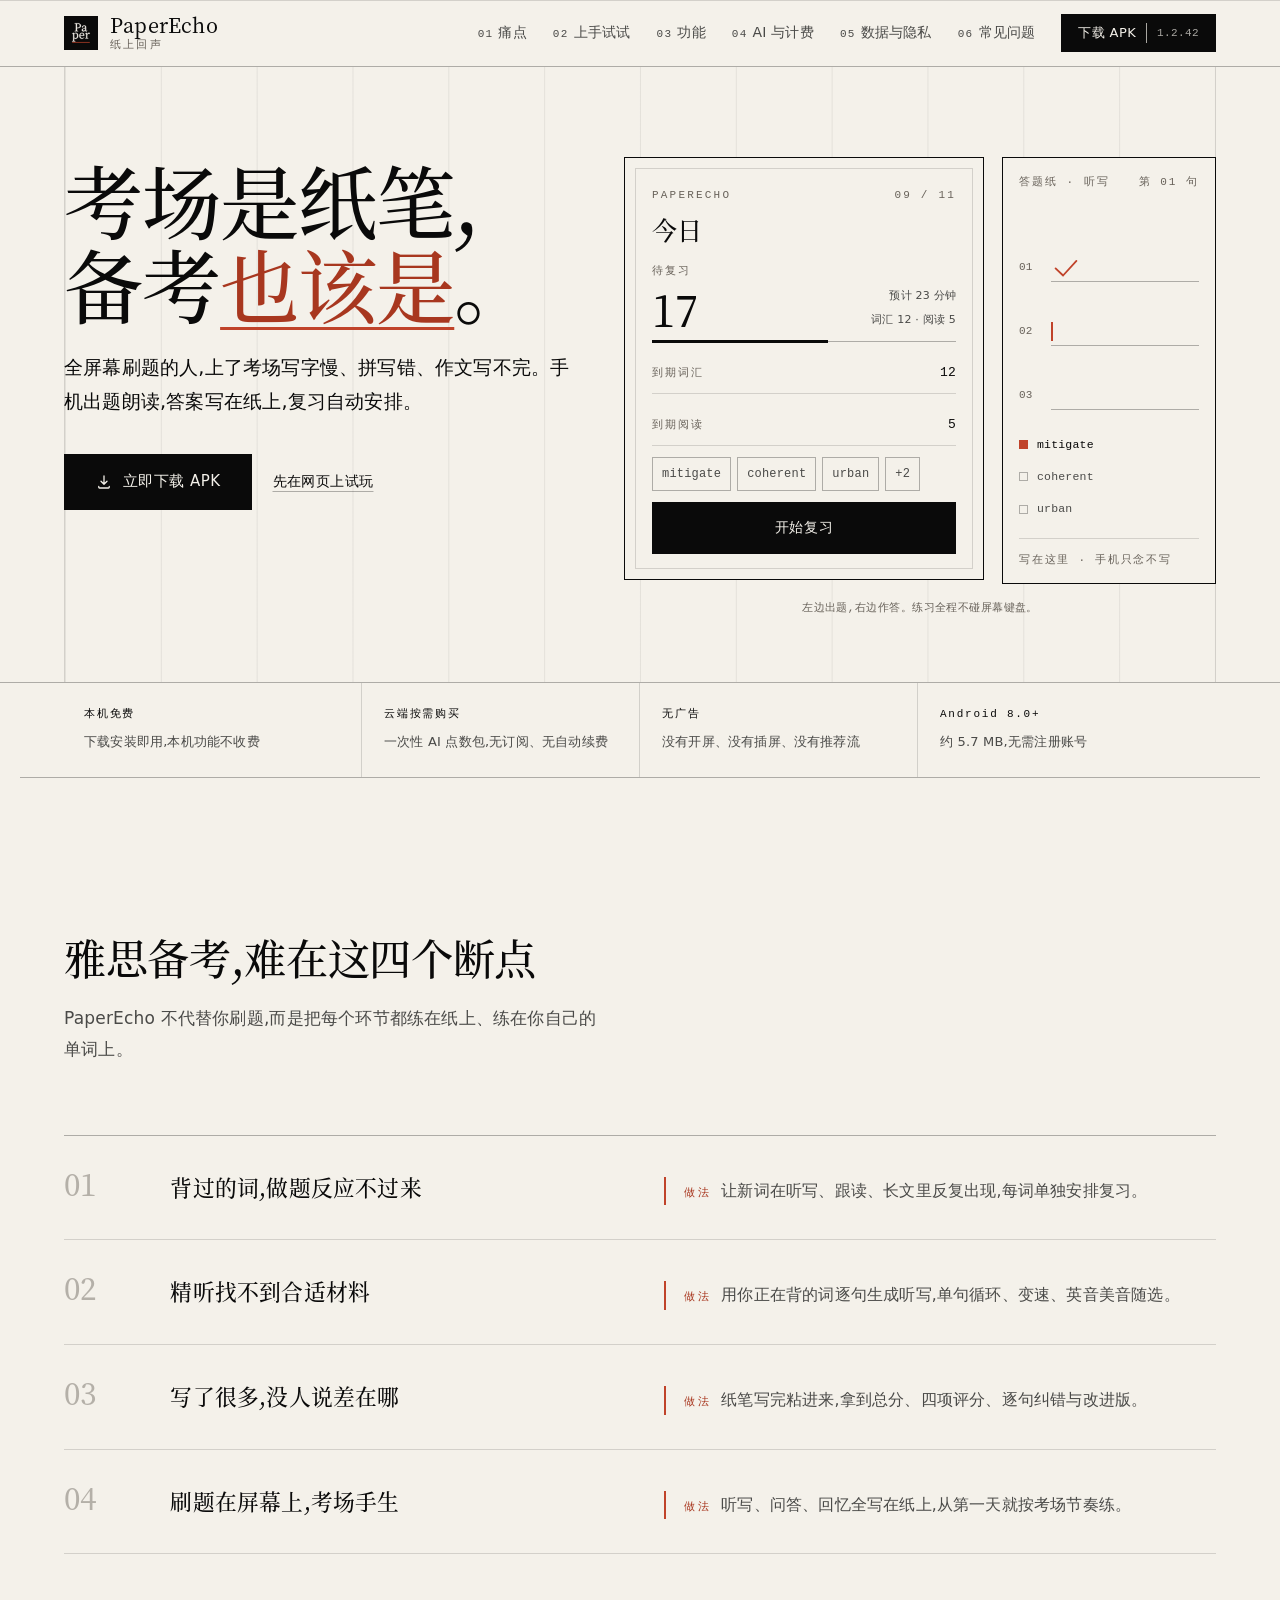
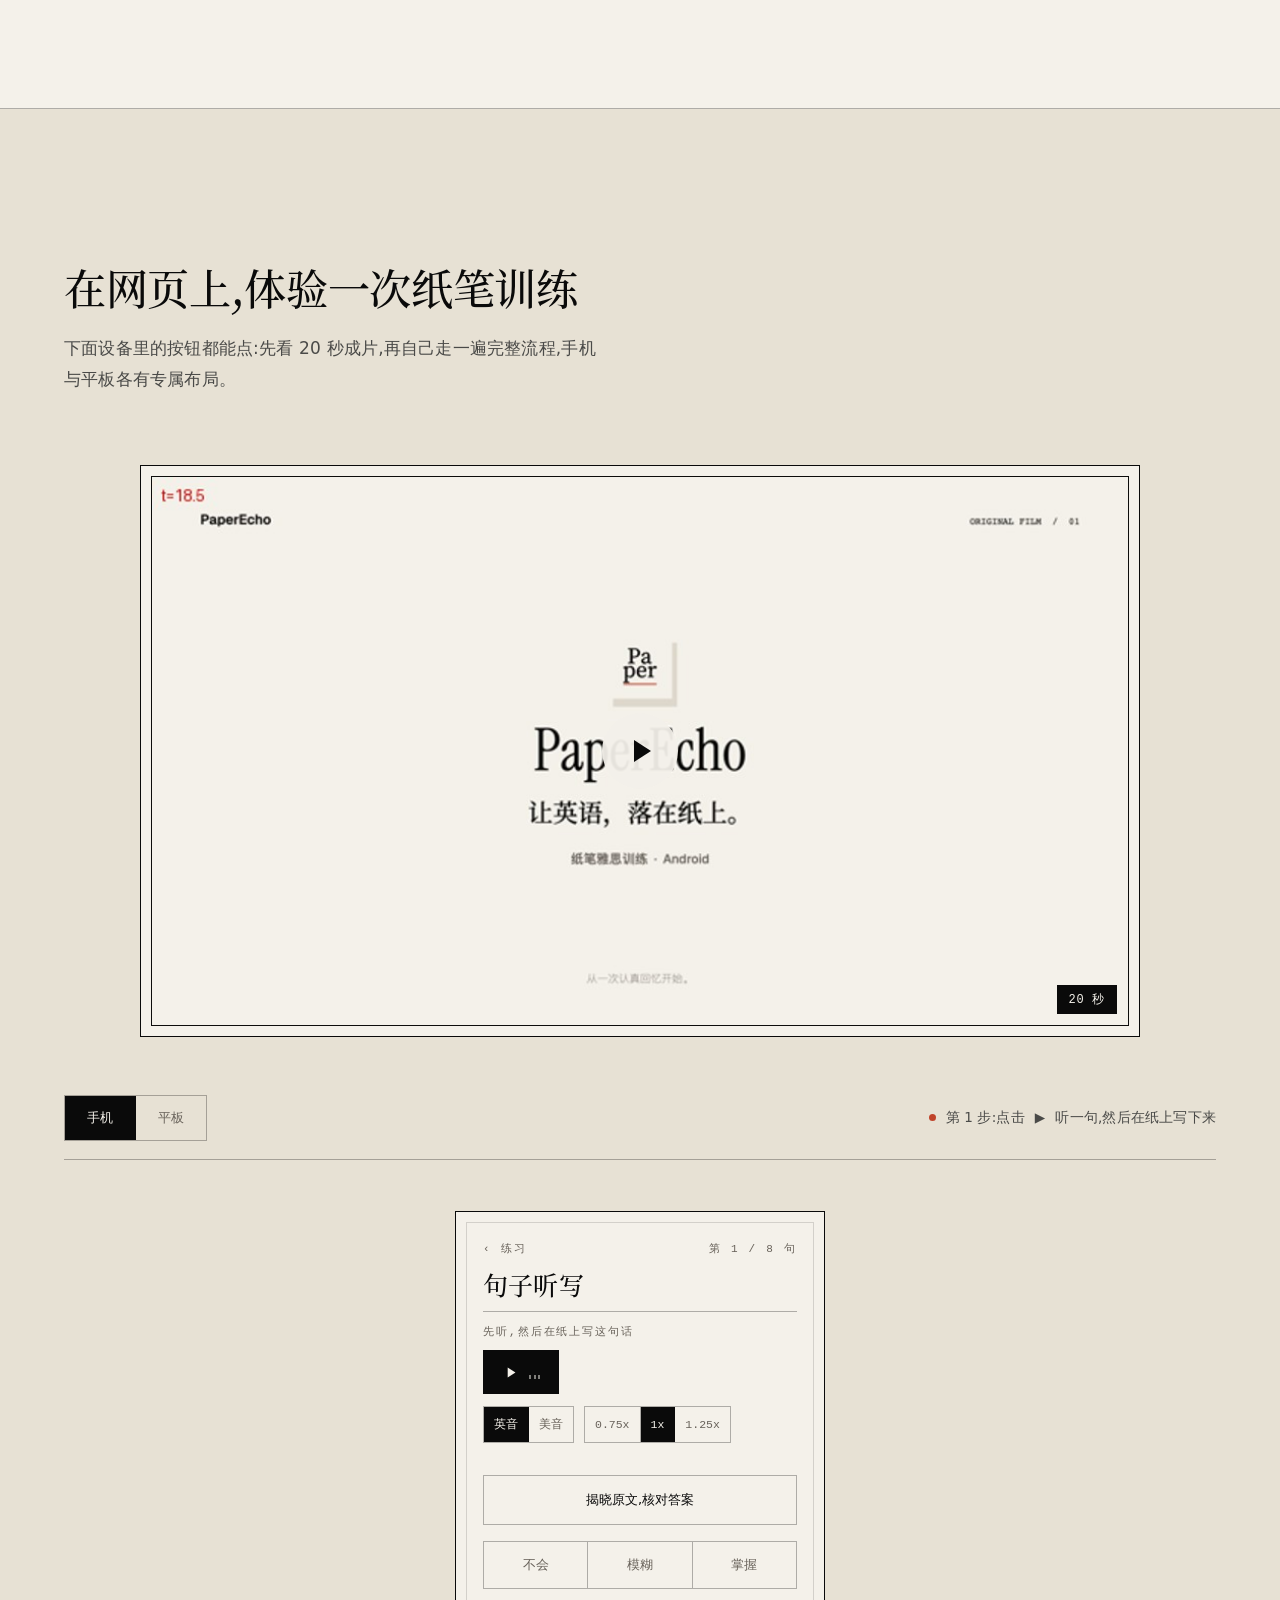
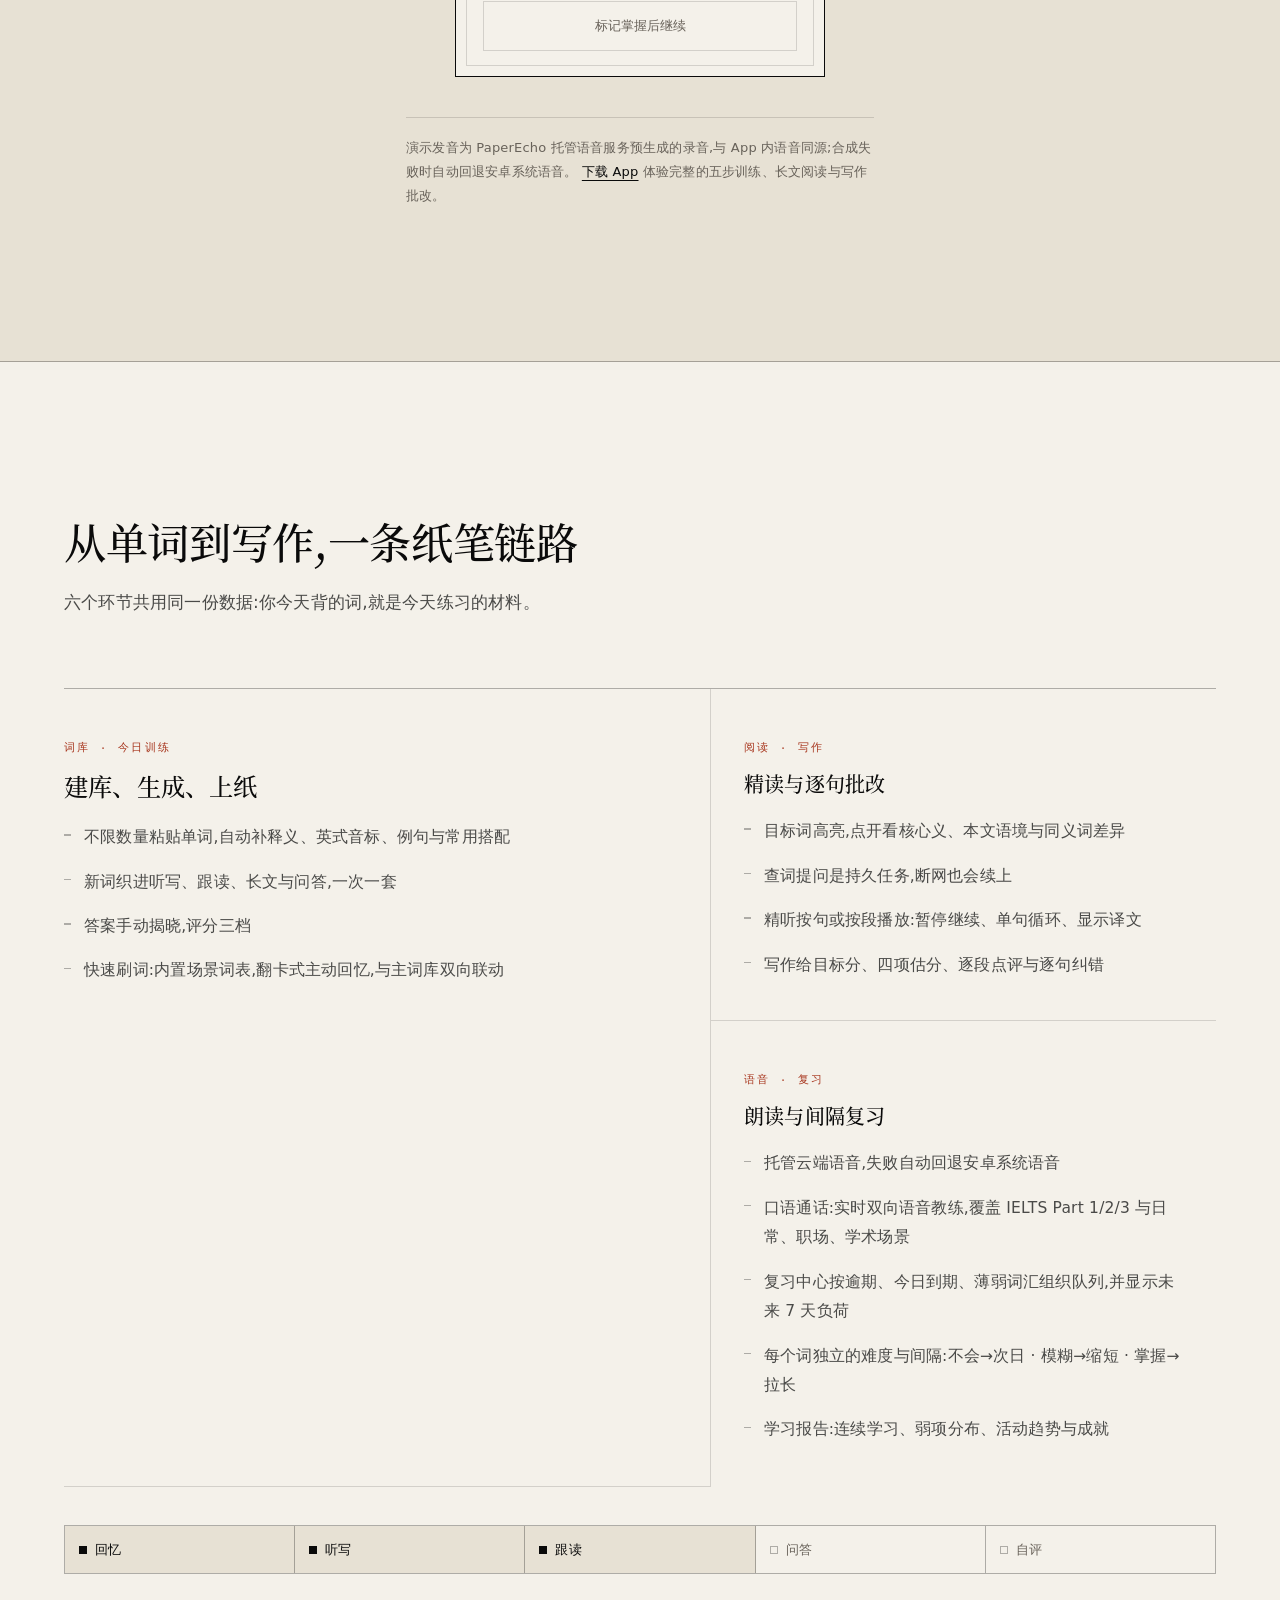
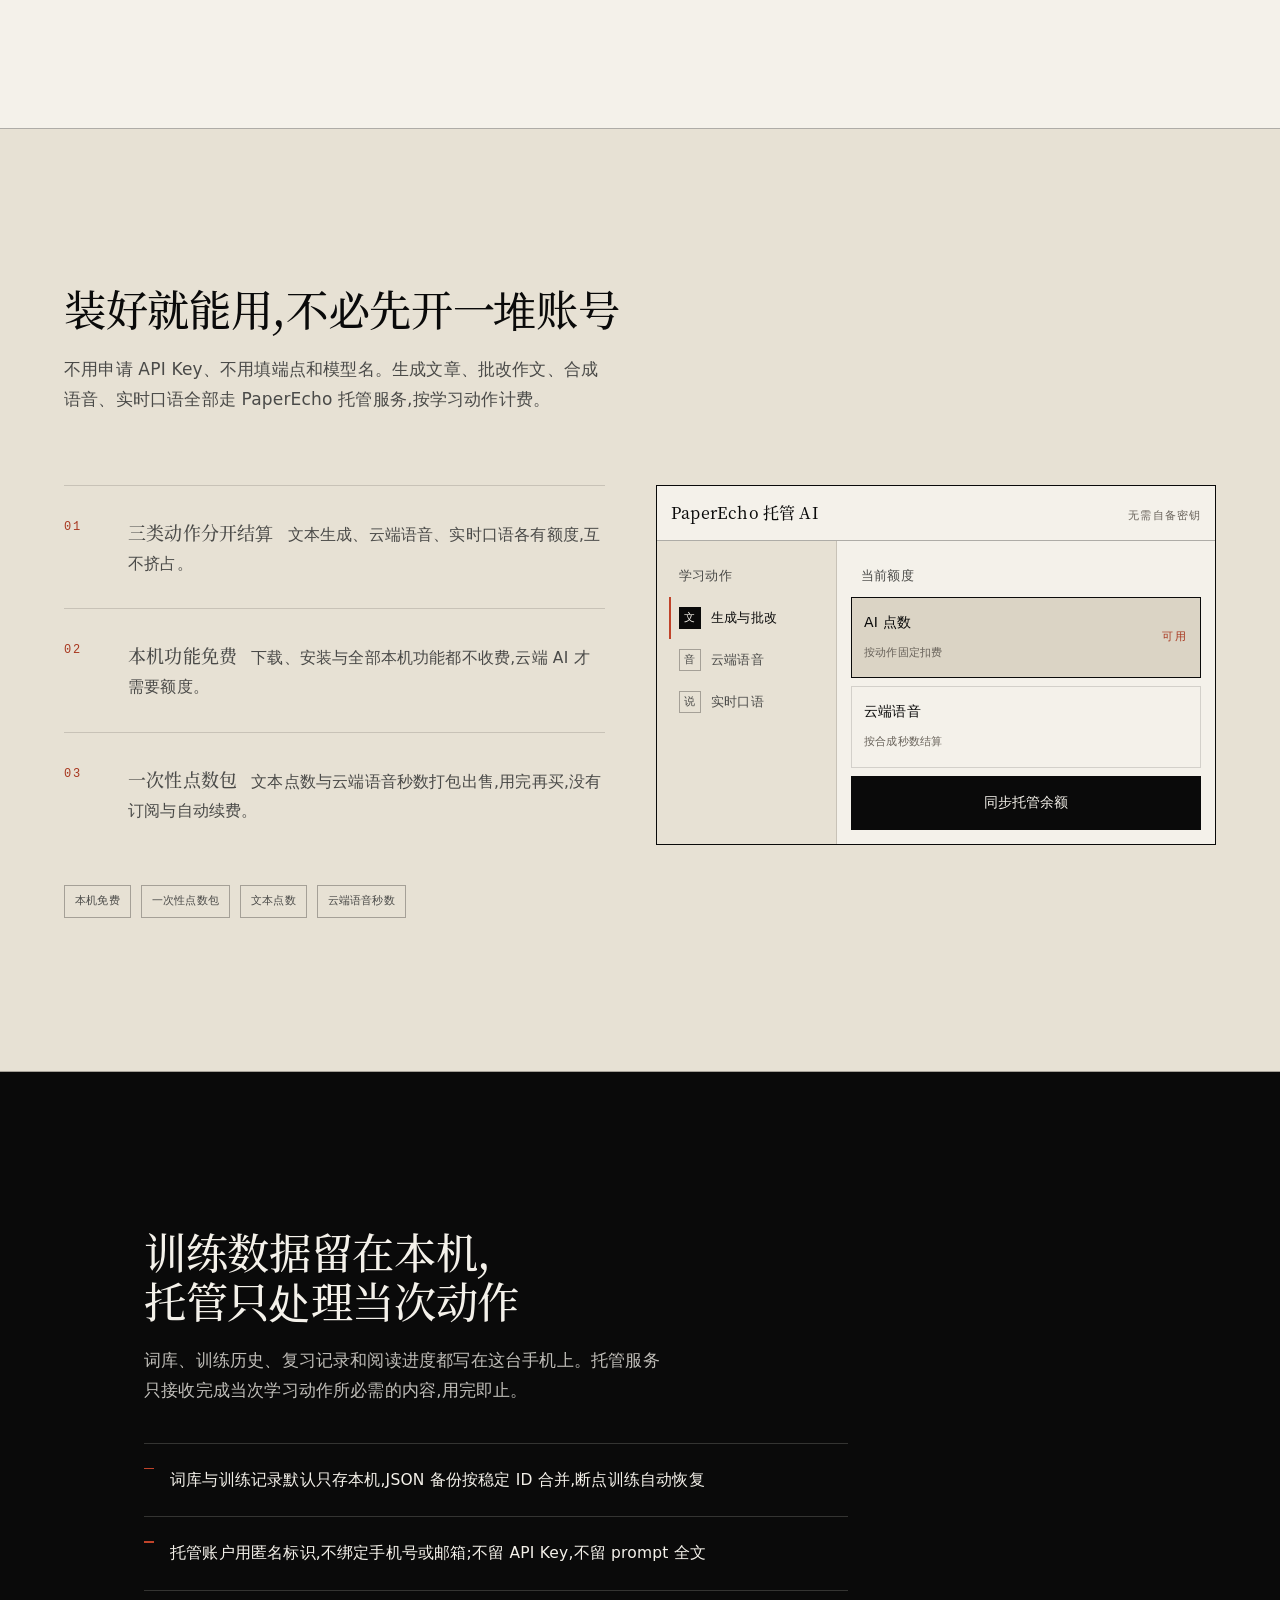
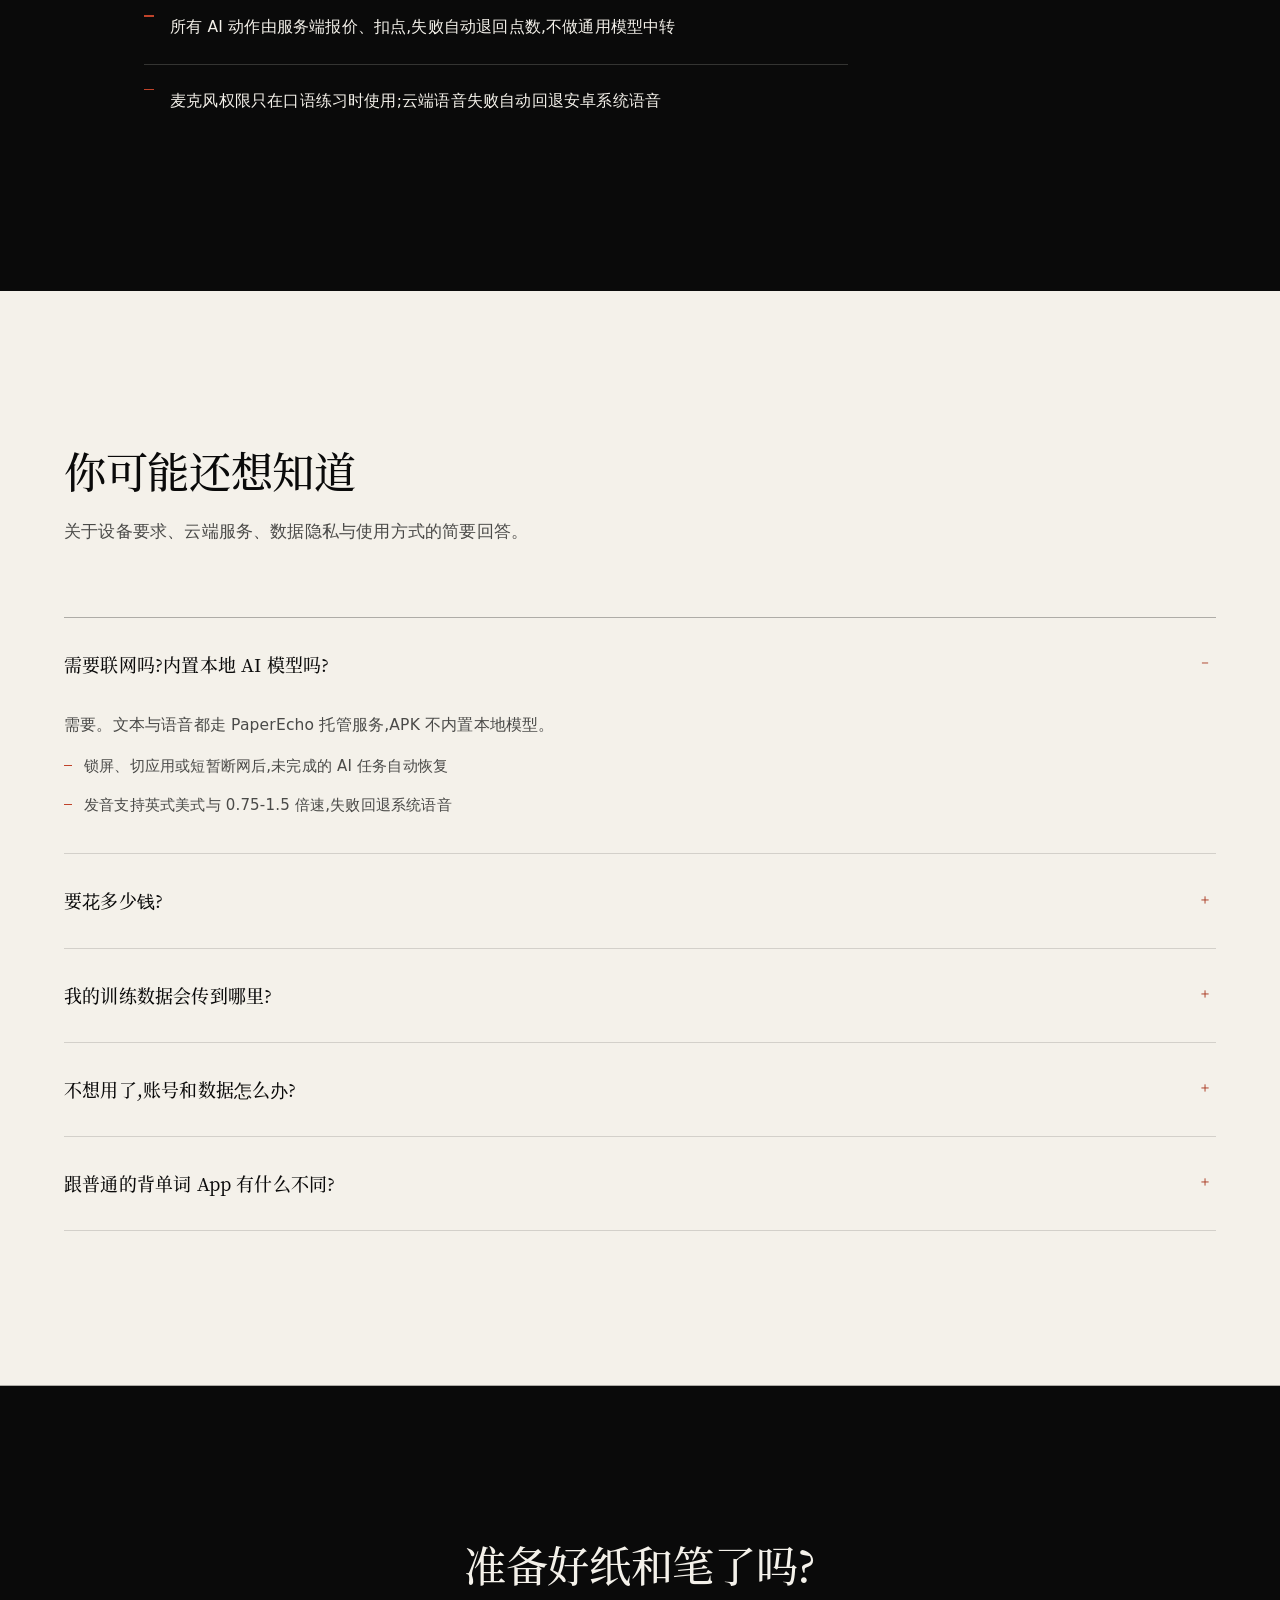
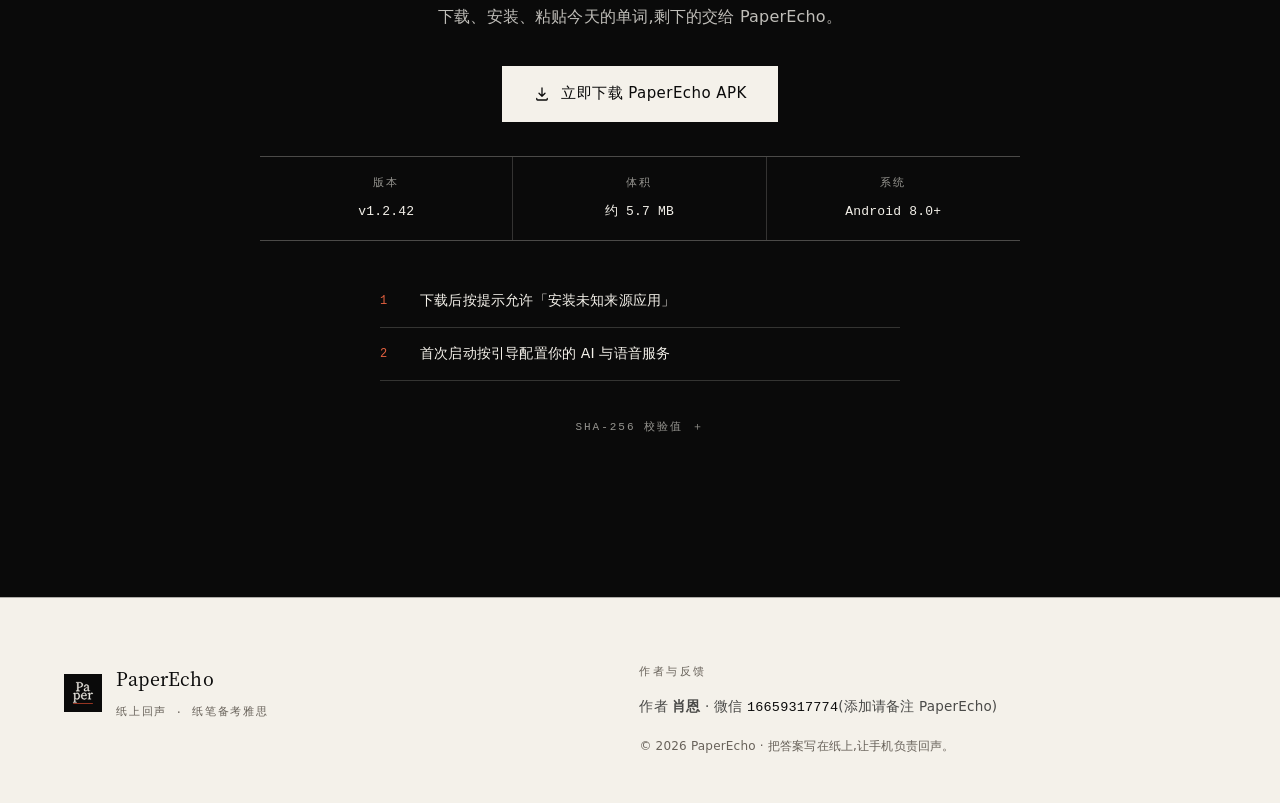
==== commit 166a331f: "release: publish PaperEcho v1.2.42 (versionCode 47) APK（SHA-256 958fb409…2424，5.7 MB）与页面版本/体积/校验值先就位" ====
--- a/index.html
+++ b/index.html
@@ -36,8 +36,8 @@
     "alternateName": "纸上回声",
     "applicationCategory": "EducationalApplication",
     "operatingSystem": "Android 8.0+",
-    "softwareVersion": "1.2.41",
-    "fileSize": "5.6MB",
+    "softwareVersion": "1.2.42",
+    "fileSize": "5.7MB",
     "offers": { "@type": "Offer", "price": "0", "priceCurrency": "CNY" },
     "description": "给雅思纸笔考生做的安卓训练应用:手机负责出题与朗读,答案写在纸上,复习自动安排。下载、安装与全部本机功能免费且无广告;云端 AI 由 PaperEcho 托管,购买一次性 AI 点数包即可使用。",
     "featureList": [
@@ -89,7 +89,7 @@
 
   <a class="btn btn-ink btn-small" href="./downloads/PaperEcho.apk" download>
     <span class="btn-label">下载 APK</span>
-    <span class="btn-meta">1.2.41</span>
+    <span class="btn-meta">1.2.42</span>
   </a>
 
   <button class="nav-toggle" type="button" aria-label="打开菜单" aria-expanded="false" aria-controls="site-nav">
@@ -213,7 +213,7 @@
     <span><b>本机免费</b>下载安装即用,本机功能不收费</span>
     <span><b>云端按需购买</b>一次性 AI 点数包,无订阅、无自动续费</span>
     <span><b>无广告</b>没有开屏、没有插屏、没有推荐流</span>
-    <span><b>Android 8.0+</b>约 5.6 MB,无需注册账号</span>
+    <span><b>Android 8.0+</b>约 5.7 MB,无需注册账号</span>
   </div>
 
   <!-- ==================== 01 痛点与解法 ==================== -->
@@ -560,8 +560,8 @@
       </a>
       <dl class="download-spec">
         <!-- ★ 发布时更新:版本号、包体积、系统要求 -->
-        <div><dt>版本</dt><dd>v1.2.41</dd></div>
-        <div><dt>体积</dt><dd>约 5.6 MB</dd></div>
+        <div><dt>版本</dt><dd>v1.2.42</dd></div>
+        <div><dt>体积</dt><dd>约 5.7 MB</dd></div>
         <div><dt>系统</dt><dd>Android 8.0+</dd></div>
       </dl>
       <ol class="install-steps">
@@ -571,7 +571,7 @@
       <!-- 校验值只有少数人需要,默认收起:那串 64 位十六进制是整页最长的一行字 -->
       <details class="download-verify">
         <summary>SHA-256 校验值</summary>
-        <code>2b36c4ec17205984c85f13aa28ee074c6aba116e2e279976e1bc87834f6c51a1</code>
+        <code>958fb409eff635980cb61ee2045a3561f0b8c77d9092d834718f14168d732424</code>
       </details>
     </div>
   </section>
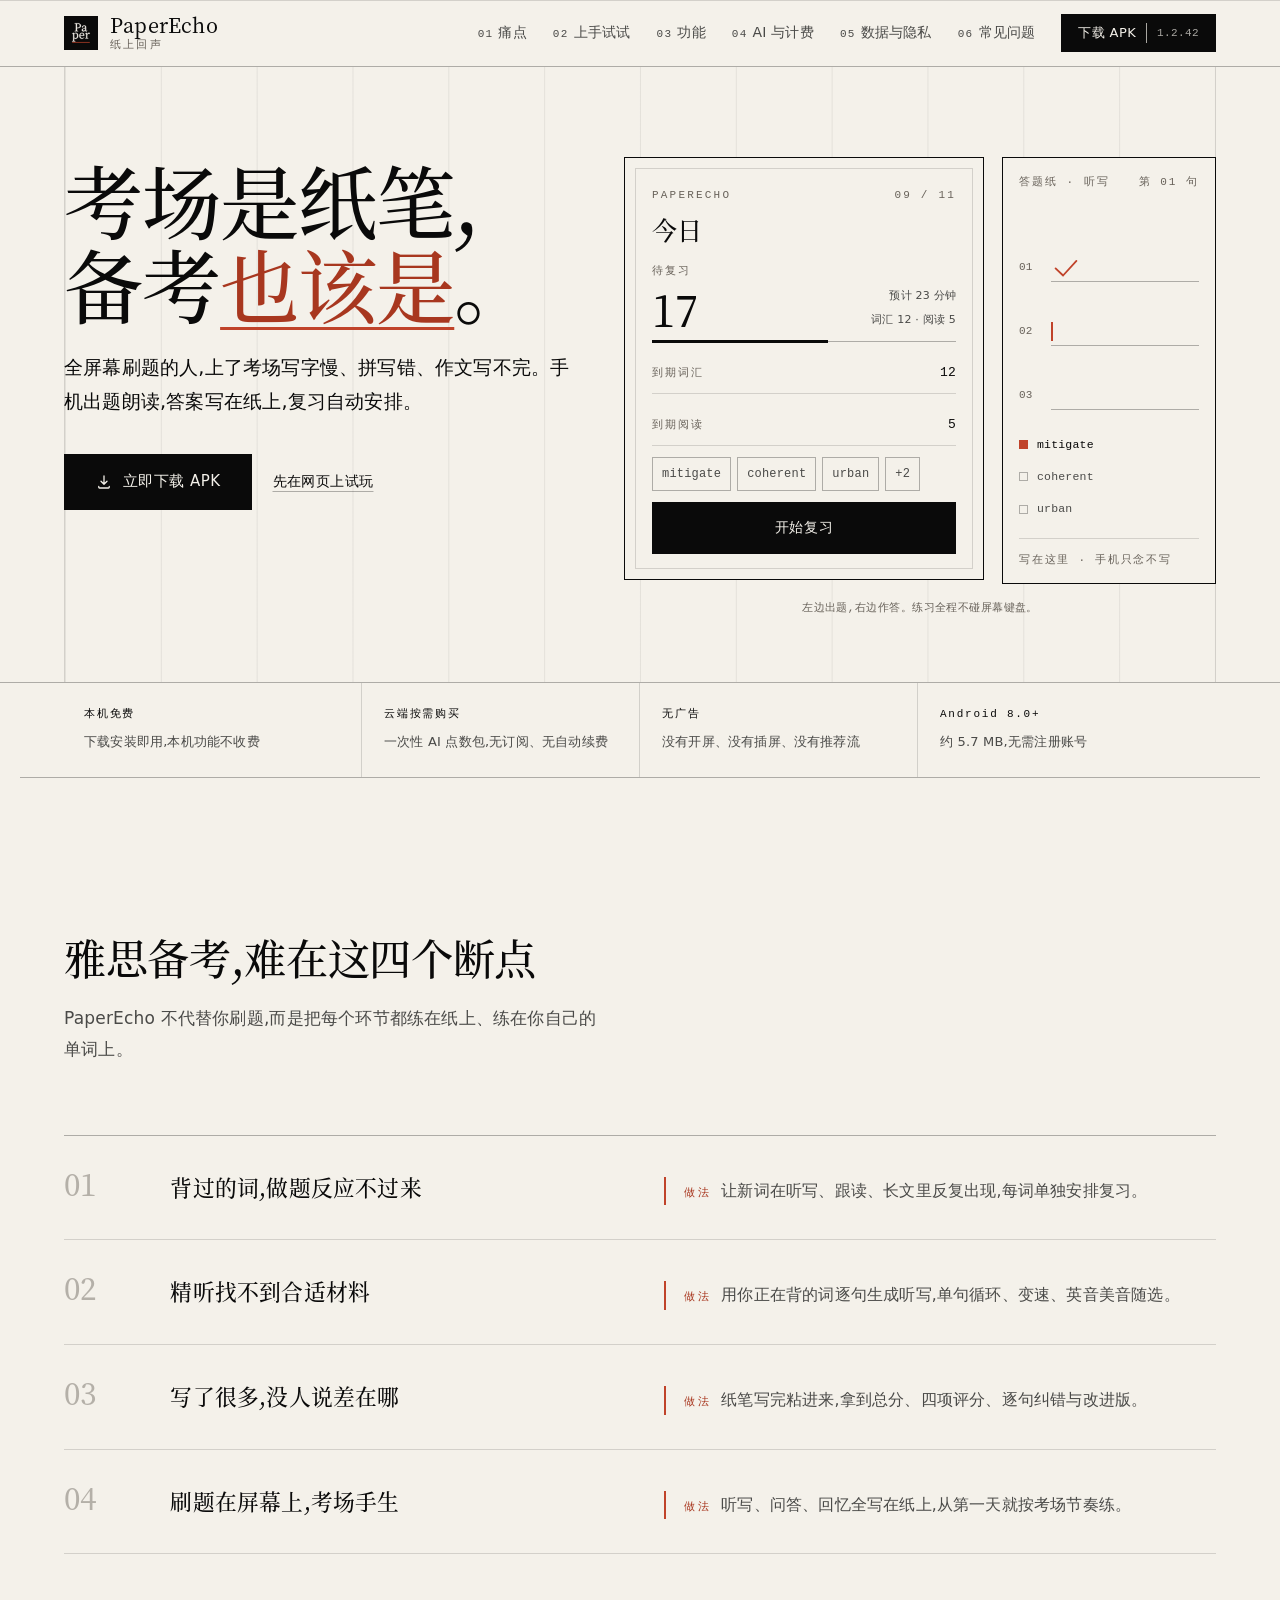
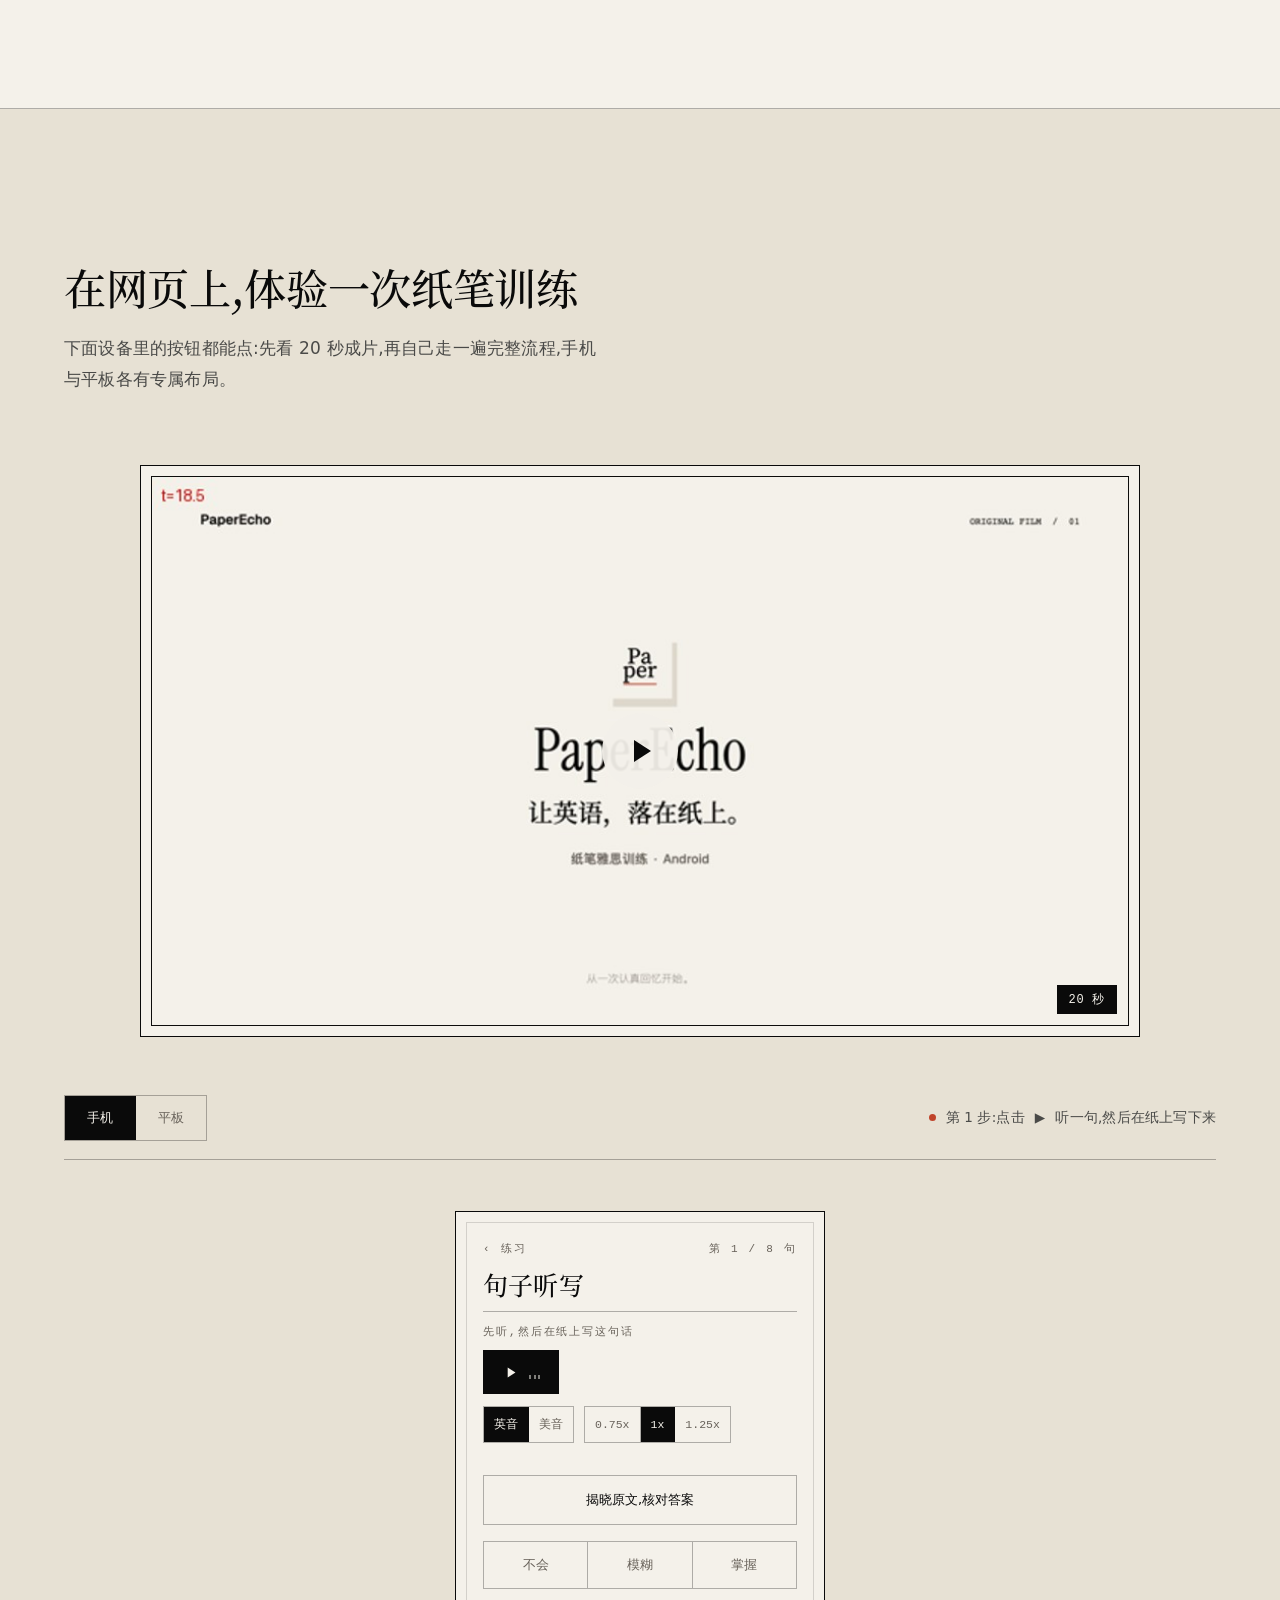
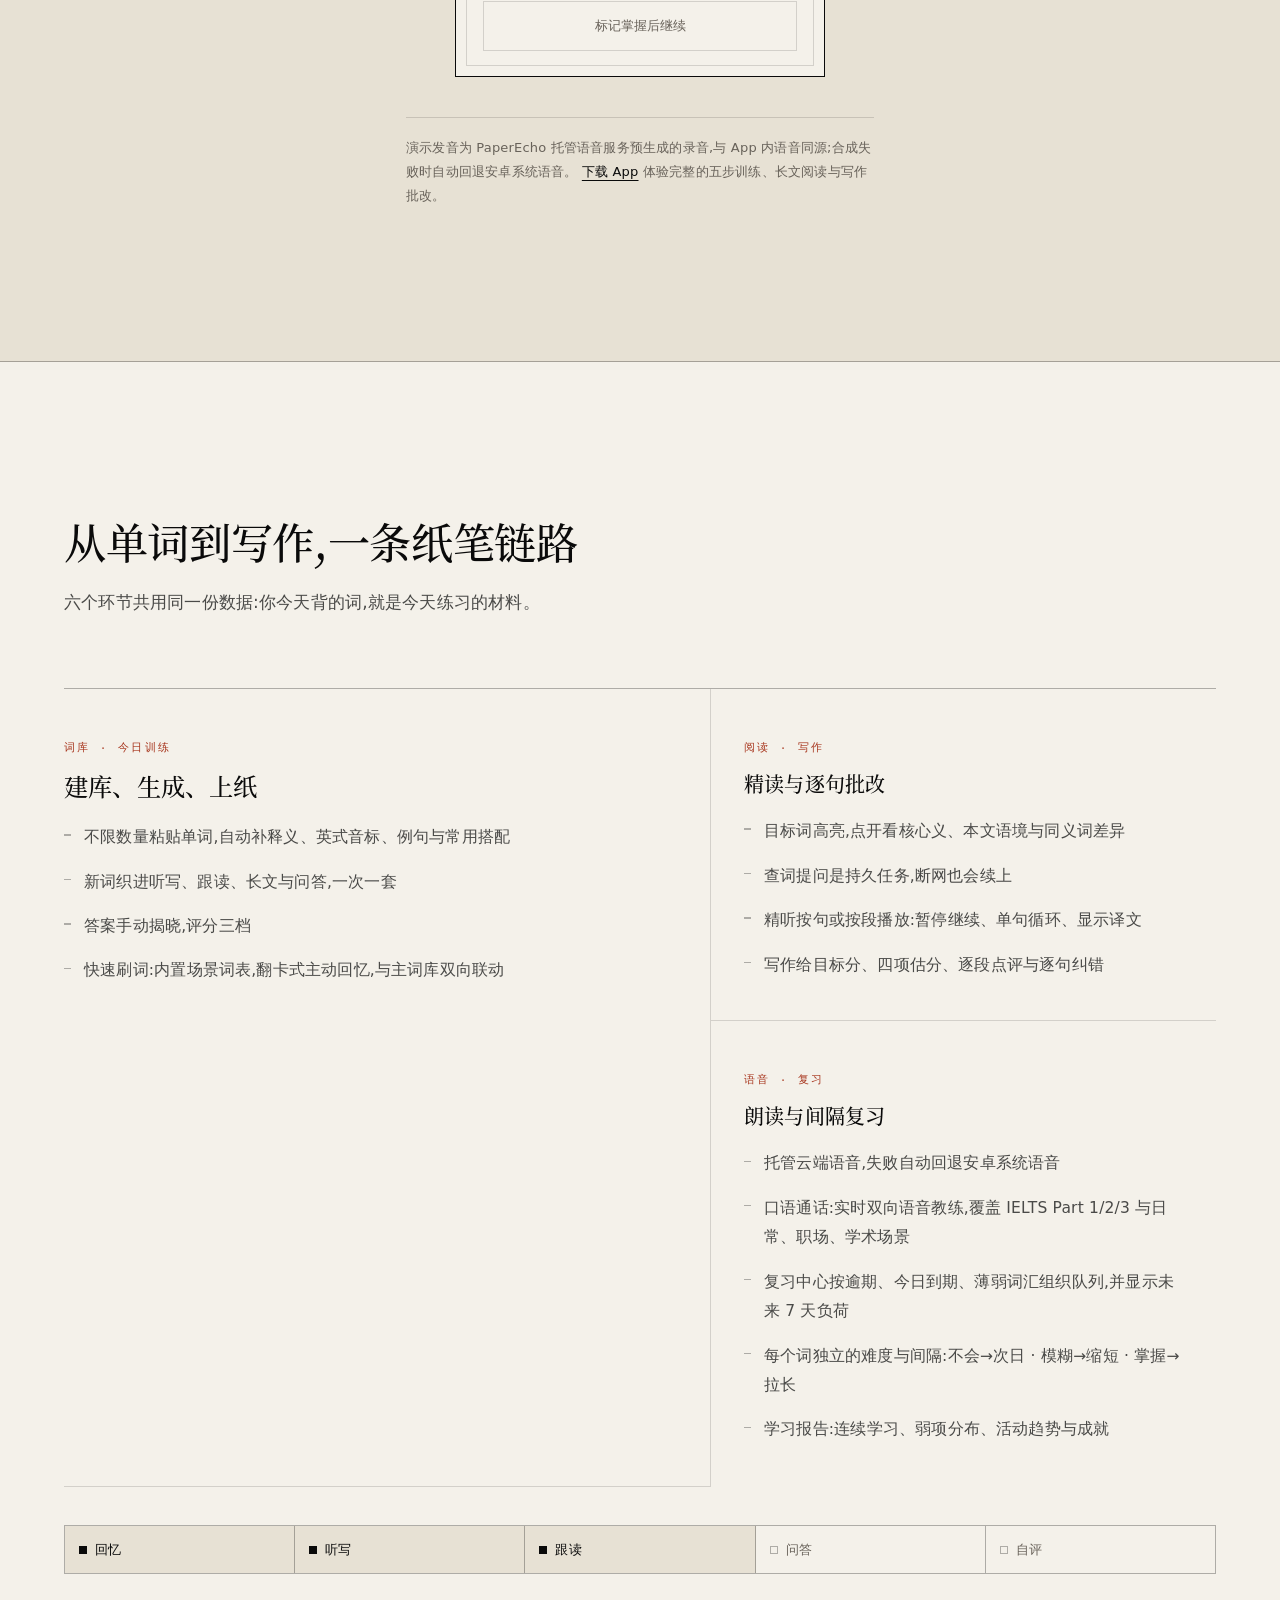
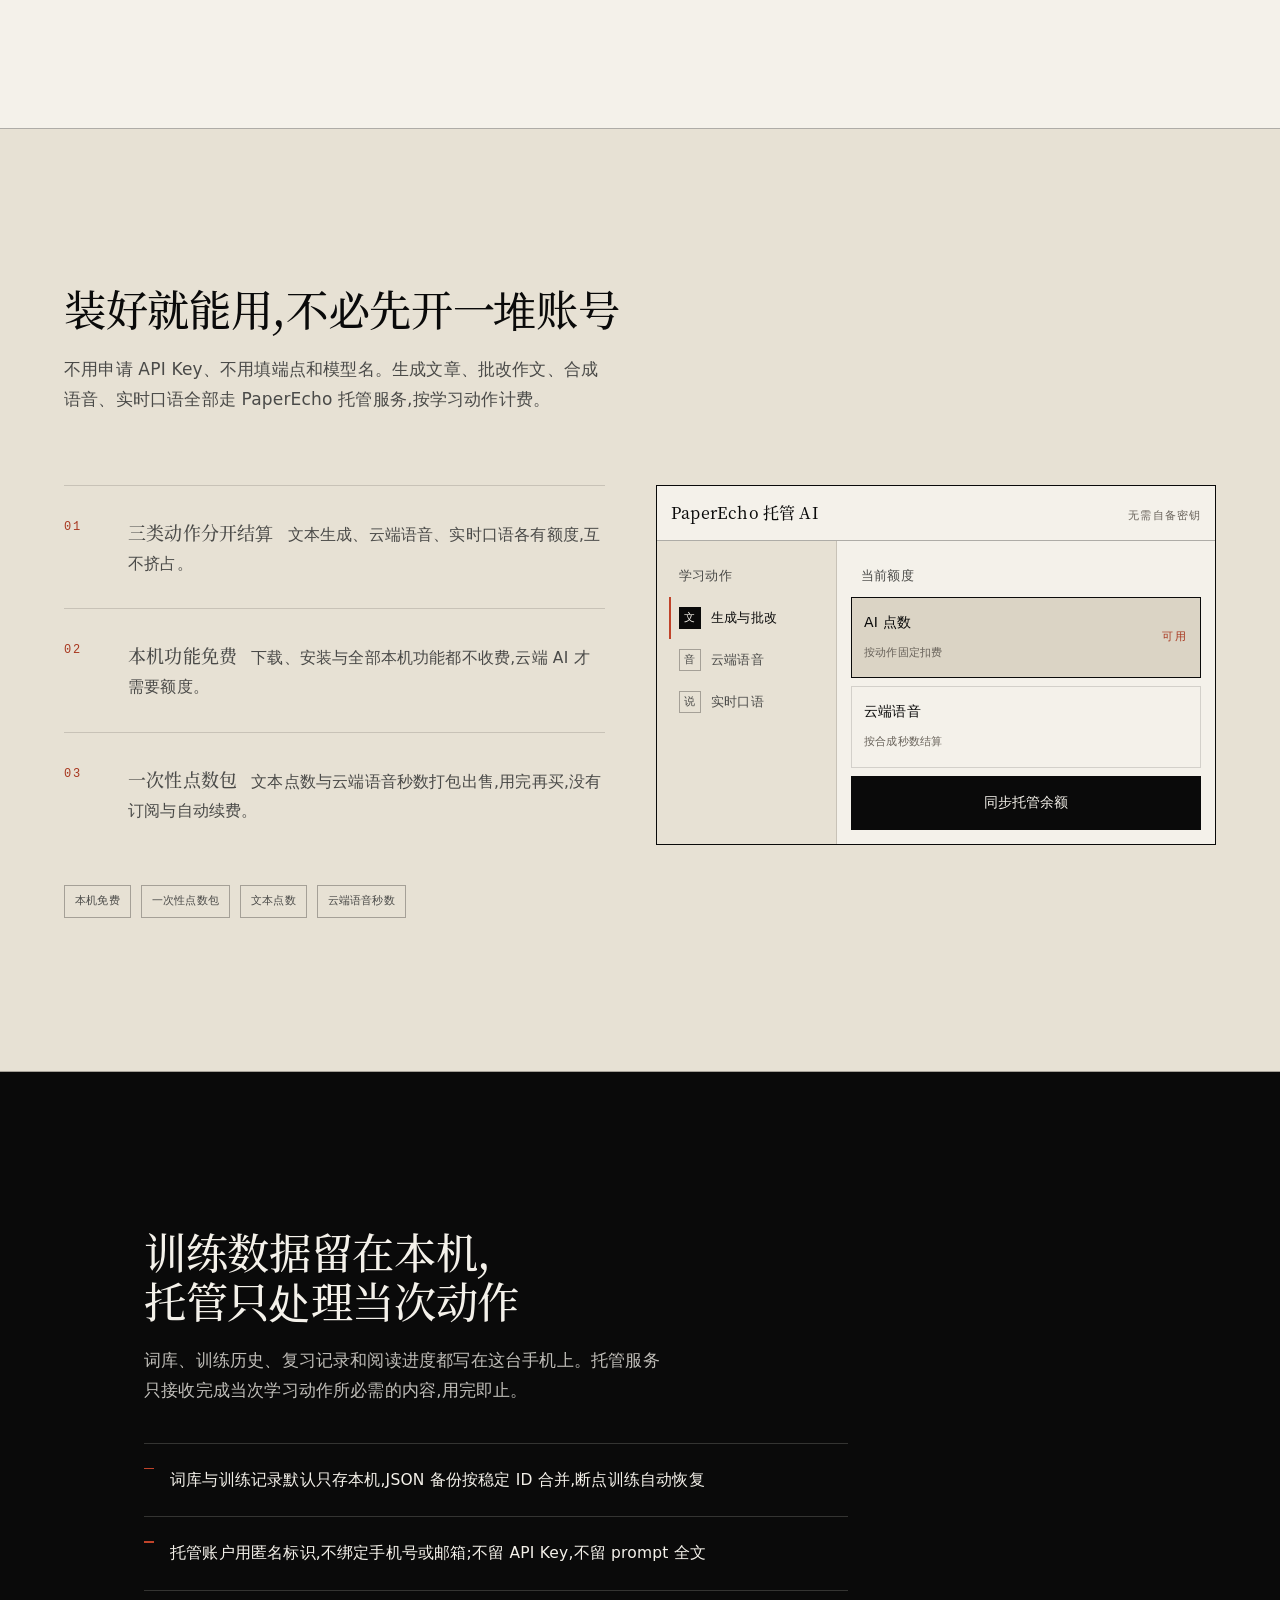
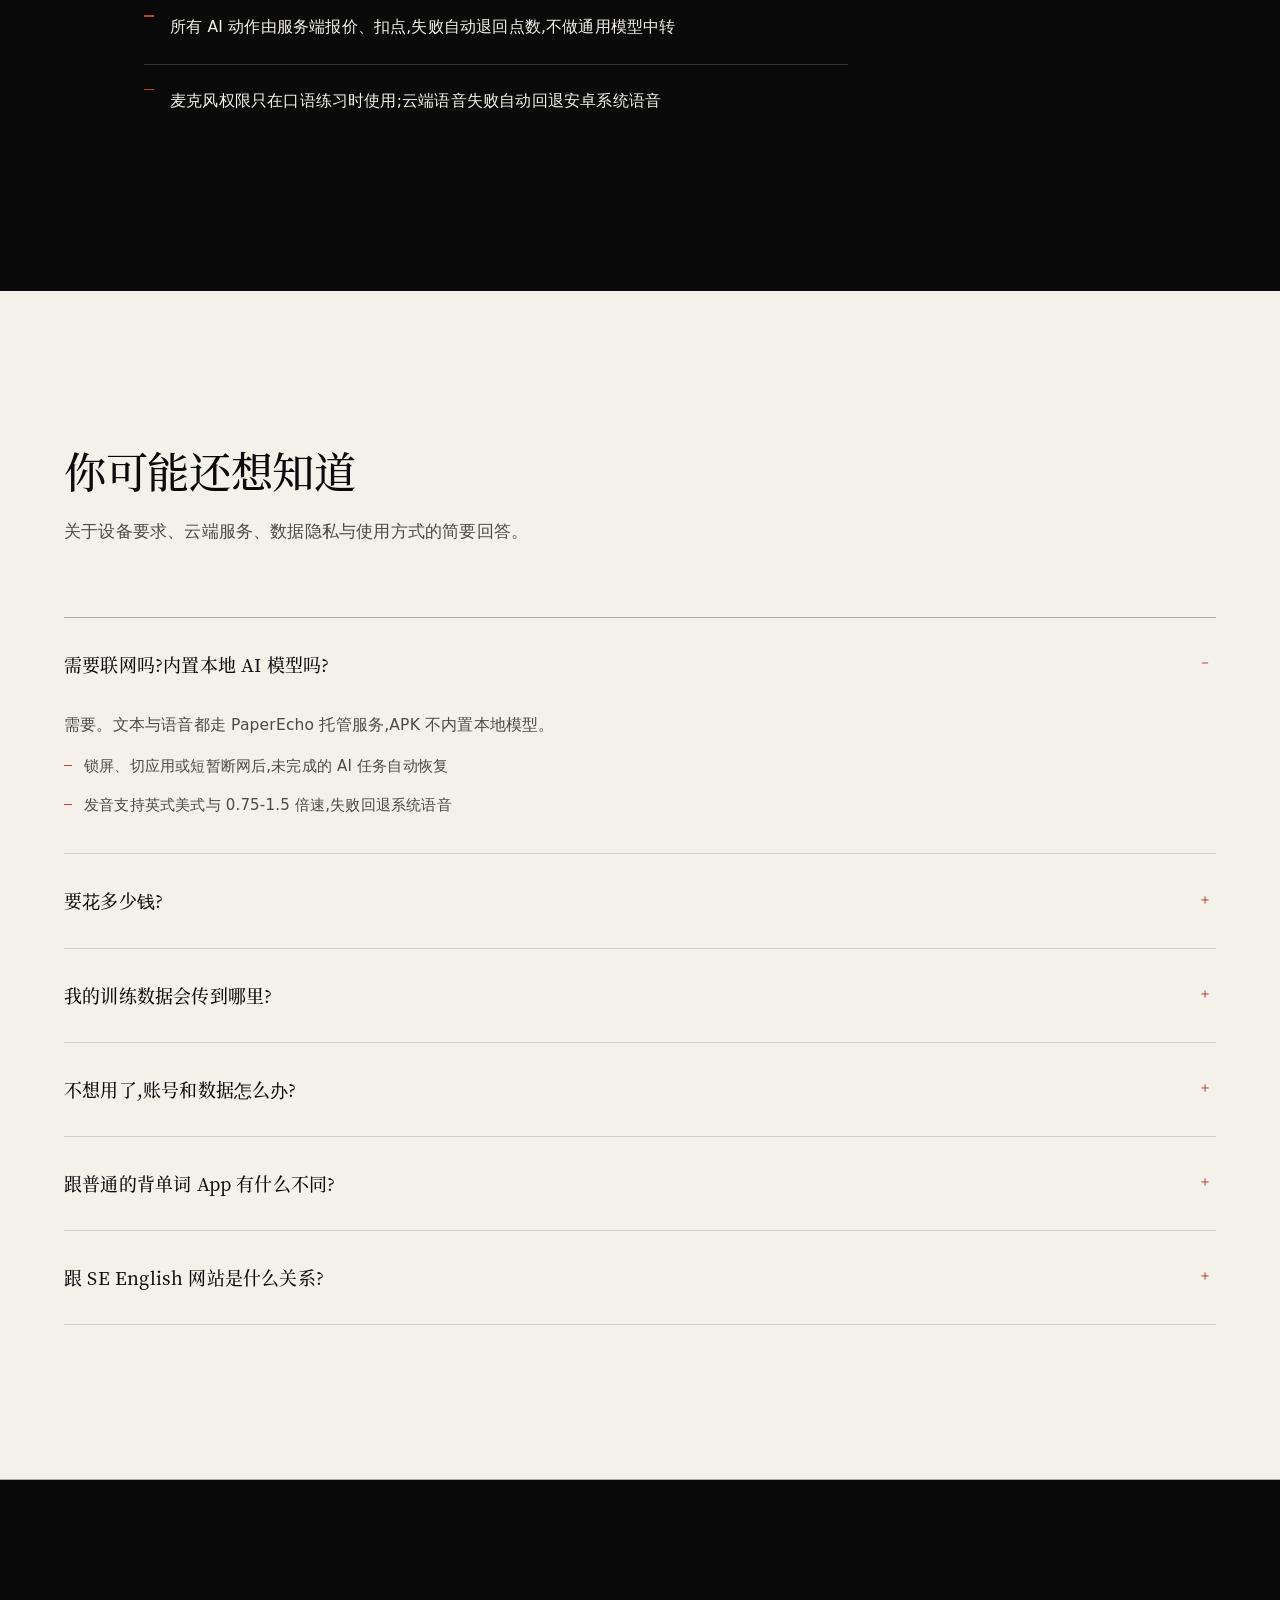
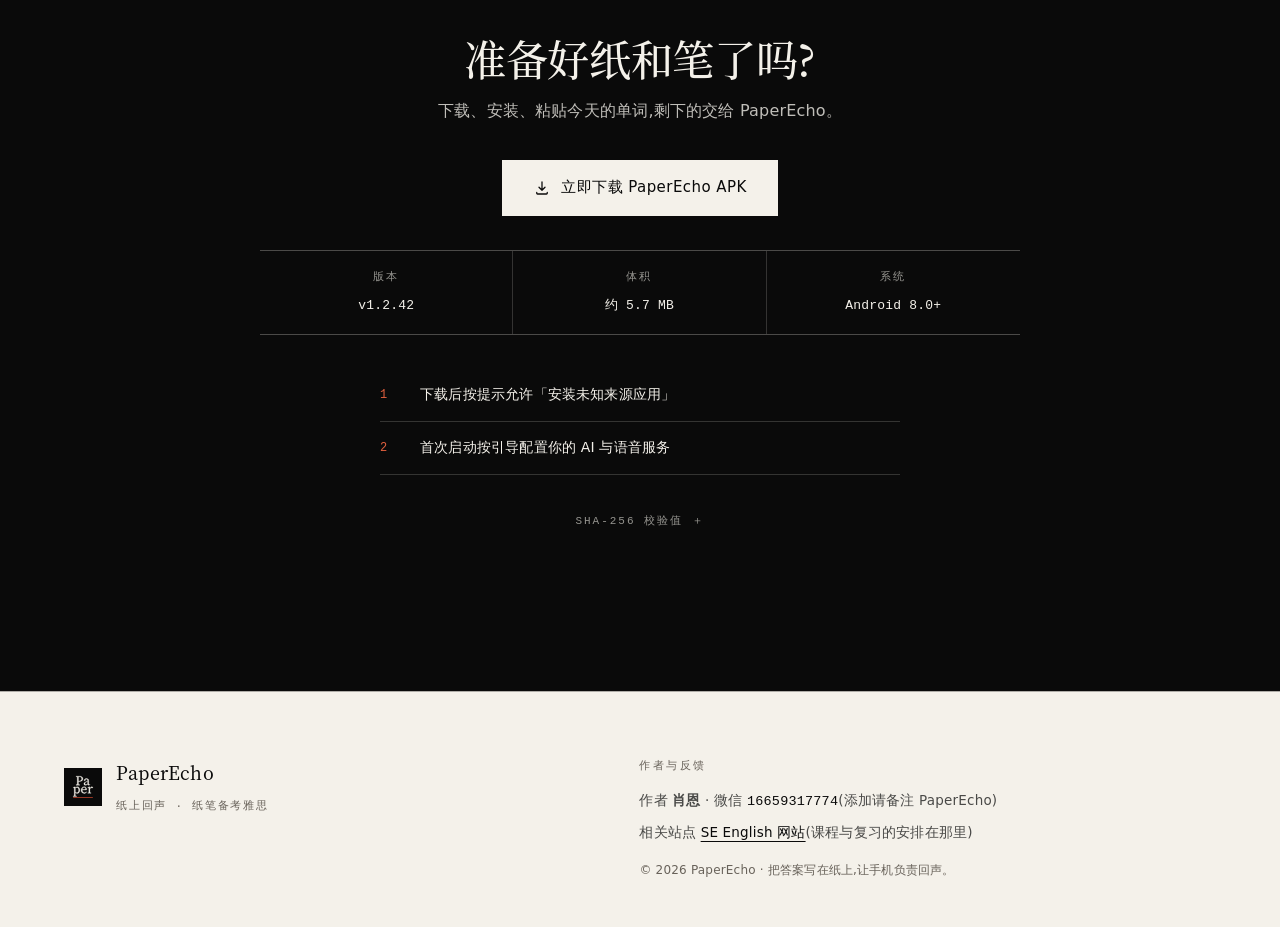
==== commit e95a711b: "页面上挂出 SE English：FAQ 一条 + 页脚「相关站点」 - FAQ 新增「跟 SE English 网站是什么关系?」：课程与复习的中枢在那边，   PaperEcho 把内容做成纸上的" ====
--- a/index.html
+++ b/index.html
@@ -54,10 +54,12 @@
       "托管 AI:无需自备密钥,下载安装与全部本机功能免费,云端 AI 购买一次性 AI 点数包(文本点数 + 云端语音秒数)"
     ],
     "mainEntity": [
-      { "@type": "Question", "name": "需要联网吗?内置本地 AI 模型吗?", "acceptedAnswer": { "@type": "Answer", "text": "需要。文本与语音都走你配置的云端服务,APK 不内置本地模型。锁屏、切应用或短暂断网后,未完成的 AI 任务会自动恢复;发音支持英式美式与 0.75-1.5 倍速,失败回退系统语音。" } },
-      { "@type": "Question", "name": "我的训练数据会传到哪里?", "acceptedAnswer": { "@type": "Answer", "text": "词库、训练历史与复习记录默认保存在设备上,可 JSON 备份导入导出,不参与任何云端同步。使用托管 AI 时,只有完成当次学习动作所需的文本或音频会发送到 PaperEcho 服务端;密码学意义上无法反推的匿名账户标识代替账号,不留 API Key、不留 prompt 全文。" } },
-      { "@type": "Question", "name": "要花多少钱?", "acceptedAnswer": { "@type": "Answer", "text": "下载、安装和所有本机功能都免费,没有广告,也没有推荐流。云端 AI 动作走 PaperEcho 托管服务,需要购买一次性 AI 点数包(文本点数与云端语音秒数打包),额度用完再买,没有订阅和自动续费。" } },
-      { "@type": "Question", "name": "跟普通的背单词 App 有什么不同?", "acceptedAnswer": { "@type": "Answer", "text": "答案由你在真实纸张上完成,手机只负责出题朗读,并按每个词独立难度安排复习。" } }
+      { "@type": "Question", "name": "需要联网吗?内置本地 AI 模型吗?", "acceptedAnswer": { "@type": "Answer", "text": "需要。文本与语音都走 PaperEcho 托管服务,APK 不内置本地模型。锁屏、切应用或短暂断网后,未完成的 AI 任务自动恢复;发音支持英式美式与 0.75-1.5 倍速,失败回退系统语音。" } },
+      { "@type": "Question", "name": "要花多少钱?", "acceptedAnswer": { "@type": "Answer", "text": "下载、安装和所有本机功能都不收费,没有广告,也没有推荐流。云端 AI 动作走 PaperEcho 托管服务,需要购买一次性 AI 点数包:文本点数与云端语音秒数打包在一起,额度用完再买,没有订阅,也不会自动续费。点数包一次性购买,不做订阅与自动续费;语音秒数随包附带,按合成秒数扣减。动作由服务端先报价后扣点,失败自动退回,不做通用模型中转。" } },
+      { "@type": "Question", "name": "我的训练数据会传到哪里?", "acceptedAnswer": { "@type": "Answer", "text": "词库、训练历史、复习记录与阅读进度只保存在你的设备上,可 JSON 备份导入导出,不参与任何云端同步。托管服务只接收完成当次学习动作所必需的内容。" } },
+      { "@type": "Question", "name": "不想用了,账号和数据怎么办?", "acceptedAnswer": { "@type": "Answer", "text": "应用内的托管账户可以随时注销:一个事务删除该账户的任务、已落盘音频、账本、订单与供应商调用记录,幂等执行。本机学习数据不受影响,仍然留在你的设备上。" } },
+      { "@type": "Question", "name": "跟普通的背单词 App 有什么不同?", "acceptedAnswer": { "@type": "Answer", "text": "答案由你在真实纸张上完成,手机只负责出题朗读,并按每个词独立难度安排复习。" } },
+      { "@type": "Question", "name": "跟 SE English 网站是什么关系?", "acceptedAnswer": { "@type": "Answer", "text": "同一个作者做的两件事。SE English(seandictation.site)是课程与复习的中枢:今天到期哪些词、哪些句型、读哪一篇由它安排;PaperEcho 把这些内容做成纸上的题目,写完把结果交回去,网站的统计与复习队列随之更新。不登录也不影响使用:本机词库、训练与复习记录都在设备上,与网站无关。要联动时,在应用内「设置 → SE English 联动」用网站账号登录;密码只在登录时用一次,本机只存登录令牌。" } }
     ]
   }
   </script>
@@ -545,6 +547,17 @@
           <p>答案由你在真实纸张上完成,手机只负责出题朗读,并按每个词独立难度安排复习。</p>
         </div>
       </details>
+      <details class="faq-item">
+        <summary>跟 SE English 网站是什么关系?</summary>
+        <div class="faq-body">
+          <p>同一个作者做的两件事。SE English(seandictation.site)是课程与复习的中枢:今天到期哪些词、哪些句型、读哪一篇由它安排;PaperEcho 把这些内容做成纸上的题目,写完把结果交回去,网站的统计与复习队列随之更新。</p>
+          <ul class="faq-points">
+            <li>不登录也不影响使用:本机词库、训练与复习记录都在设备上,与网站无关</li>
+            <li>要联动时,在应用内「设置 → SE English 联动」用网站账号登录;密码只在登录时用一次,本机只存登录令牌</li>
+          </ul>
+          <p><a href="https://www.seandictation.site/">前往 SE English 网站</a></p>
+        </div>
+      </details>
     </div>
   </section>
 
@@ -598,6 +611,9 @@
       <p class="footer-contact-line">
         作者 <strong>肖恩</strong> · 微信 <span class="footer-wechat">16659317774</span>(添加请备注 PaperEcho)
       </p>
+      <p class="footer-contact-line footer-contact-sub">
+        相关站点 <a href="https://www.seandictation.site/">SE English 网站</a>(课程与复习的安排在那里)
+      </p>
       <p class="footer-copy">© <span id="year">2026</span> PaperEcho · 把答案写在纸上,让手机负责回声。</p>
       <!-- ★ 国内部署完成 ICP 备案后,把备案号补在这里,例如:京ICP备XXXXXXXX号 -->
     </div>
--- a/styles.css
+++ b/styles.css
@@ -897,6 +897,11 @@
 .demo-note a { color: var(--ink); text-decoration: underline; text-underline-offset: 4px; }
 .demo-note a:hover { color: var(--accent); }
 
+/* 正文里的出站链接:与演示区同一种写法(实墨下划线,悬停转朱红)。
+   SE English 是站上唯一的出站链接,出现在 FAQ 与页脚。 */
+.faq-body a, .footer-contact-line a { color: var(--ink); text-decoration: underline; text-underline-offset: 4px; }
+.faq-body a:hover, .footer-contact-line a:hover { color: var(--accent); }
+
 /* ============================ 规格条 ============================ */
 
 /* ============================ AI 配置 ============================ */
@@ -1047,6 +1052,9 @@
   height: 1px;
   background: var(--accent);
 }
+/* 要点后面还可以跟一句带链接的收尾（SE English 那条），
+   与要点列表自己的上边距同档，不至于贴着最后一条 */
+.faq-points + p { margin-top: 14px; }
 
 /* ============================ 下载 ============================ */
 .download { background: var(--ink); color: var(--paper); padding: var(--step) var(--gutter); }
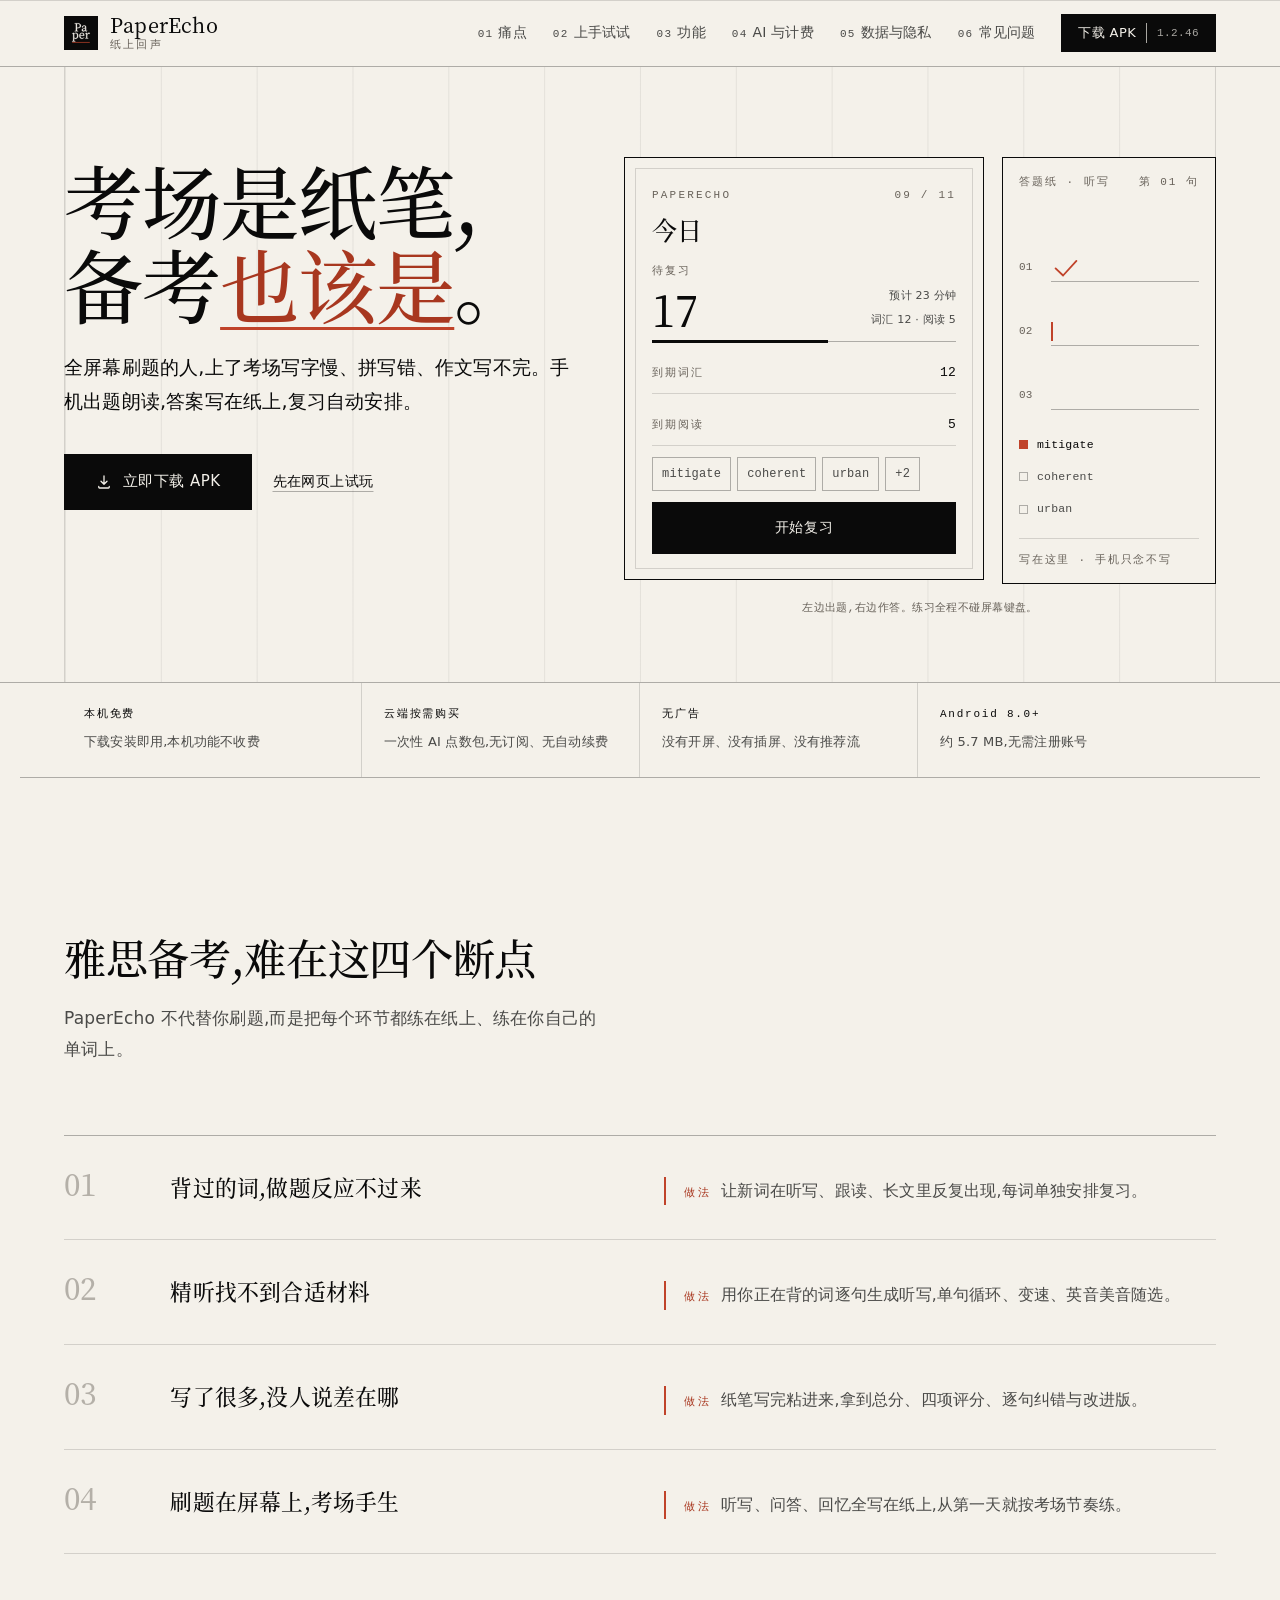
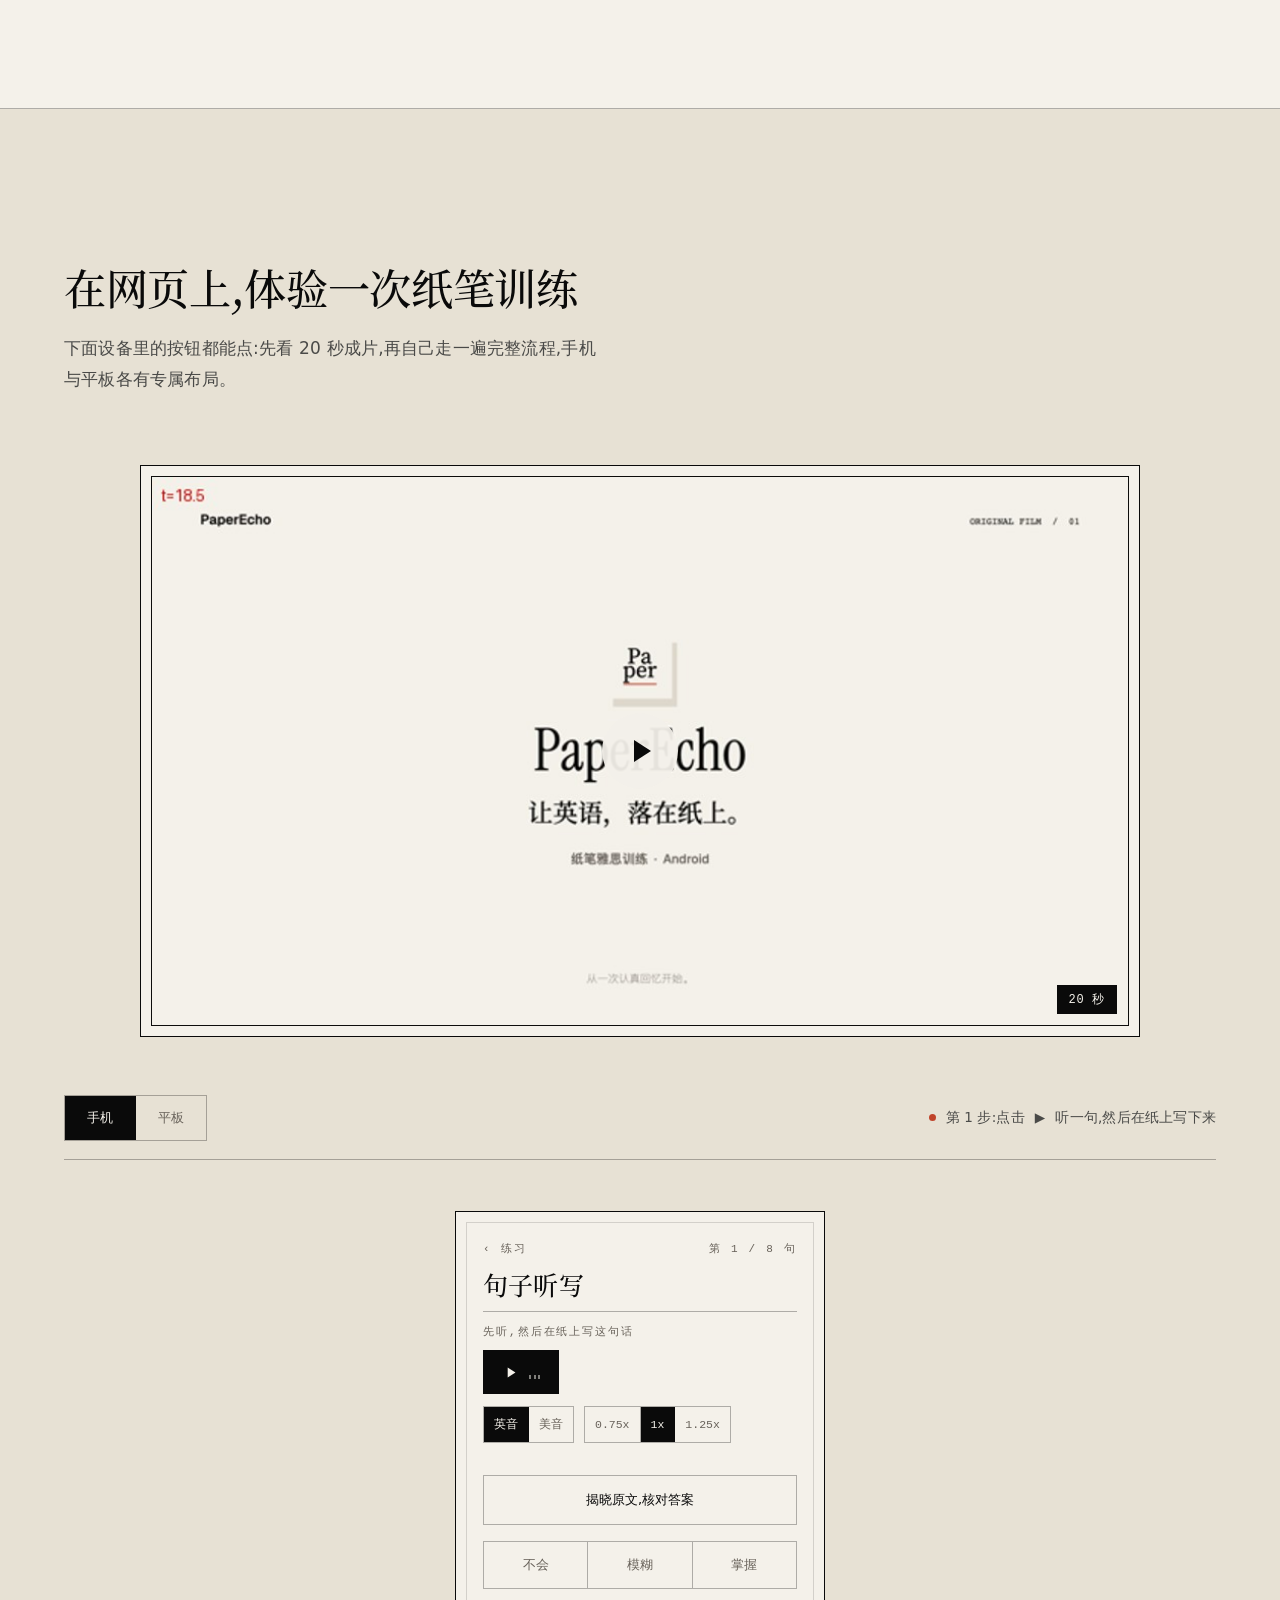
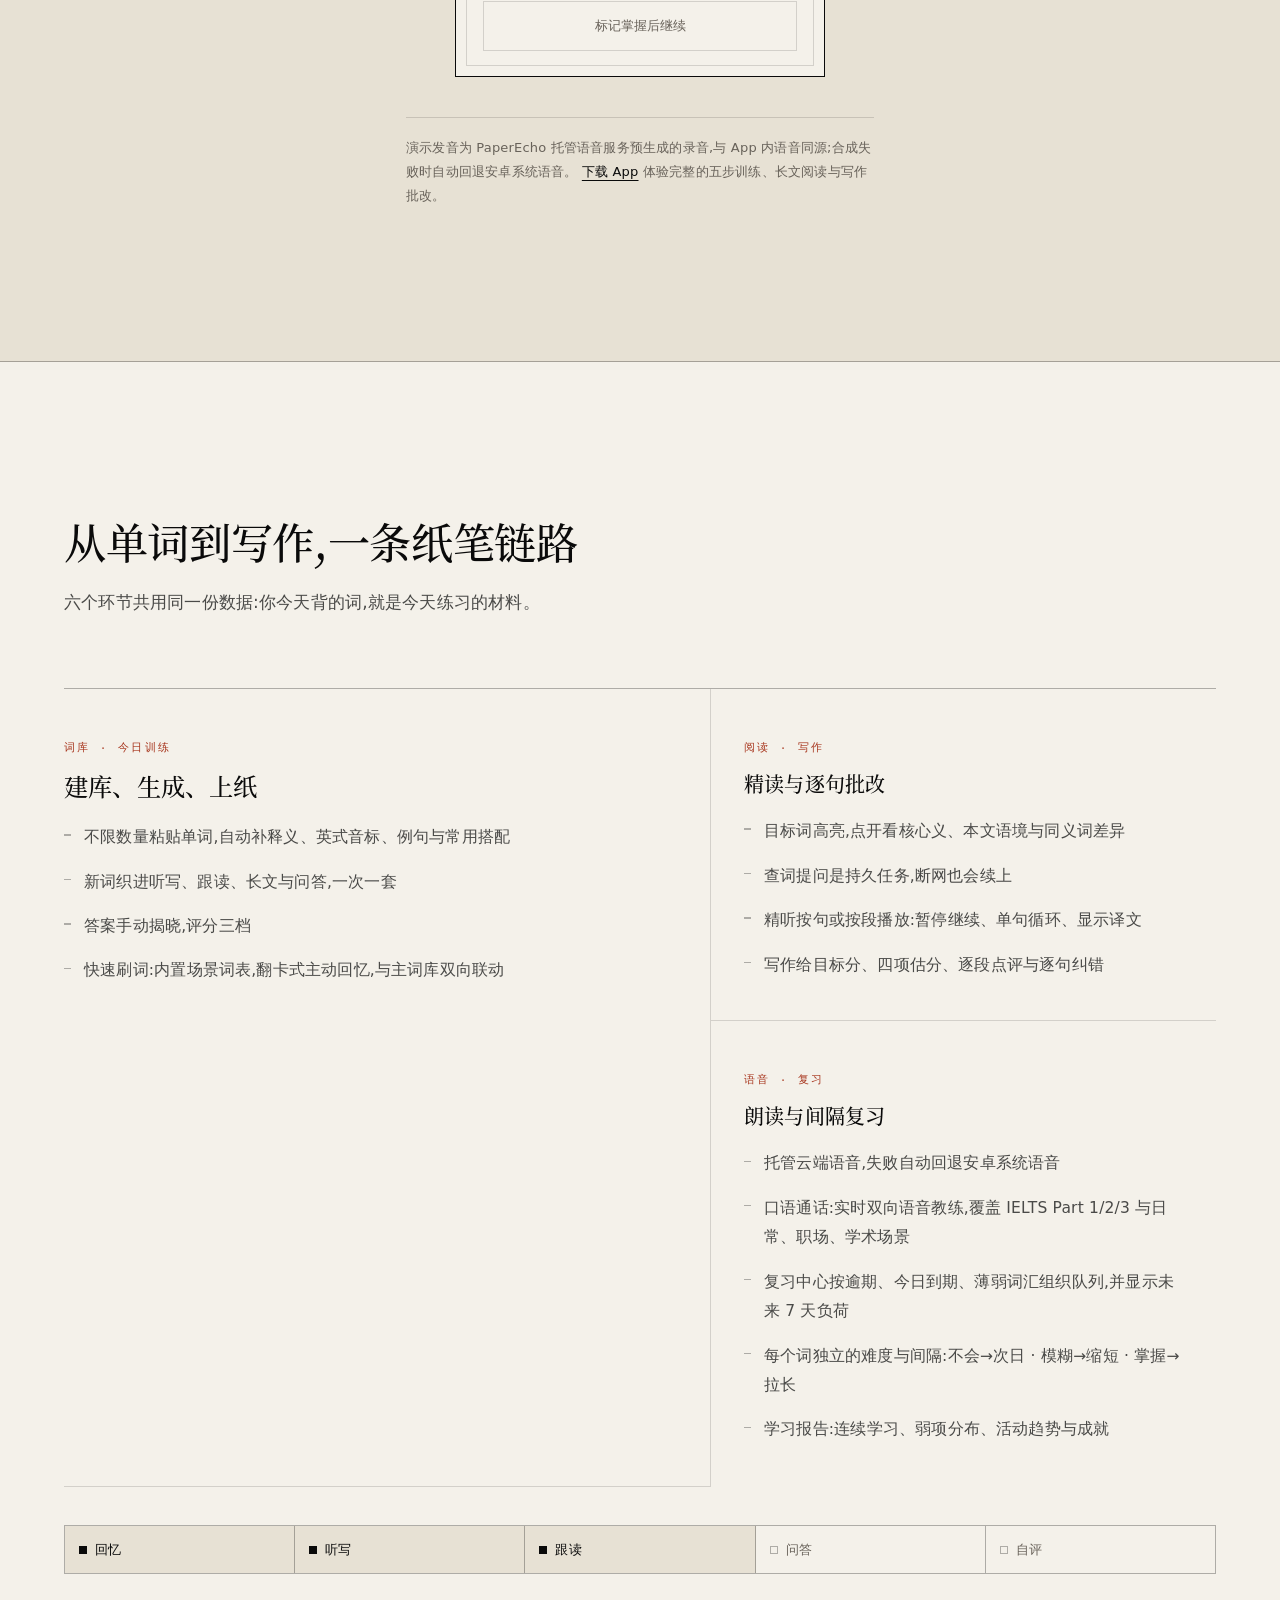
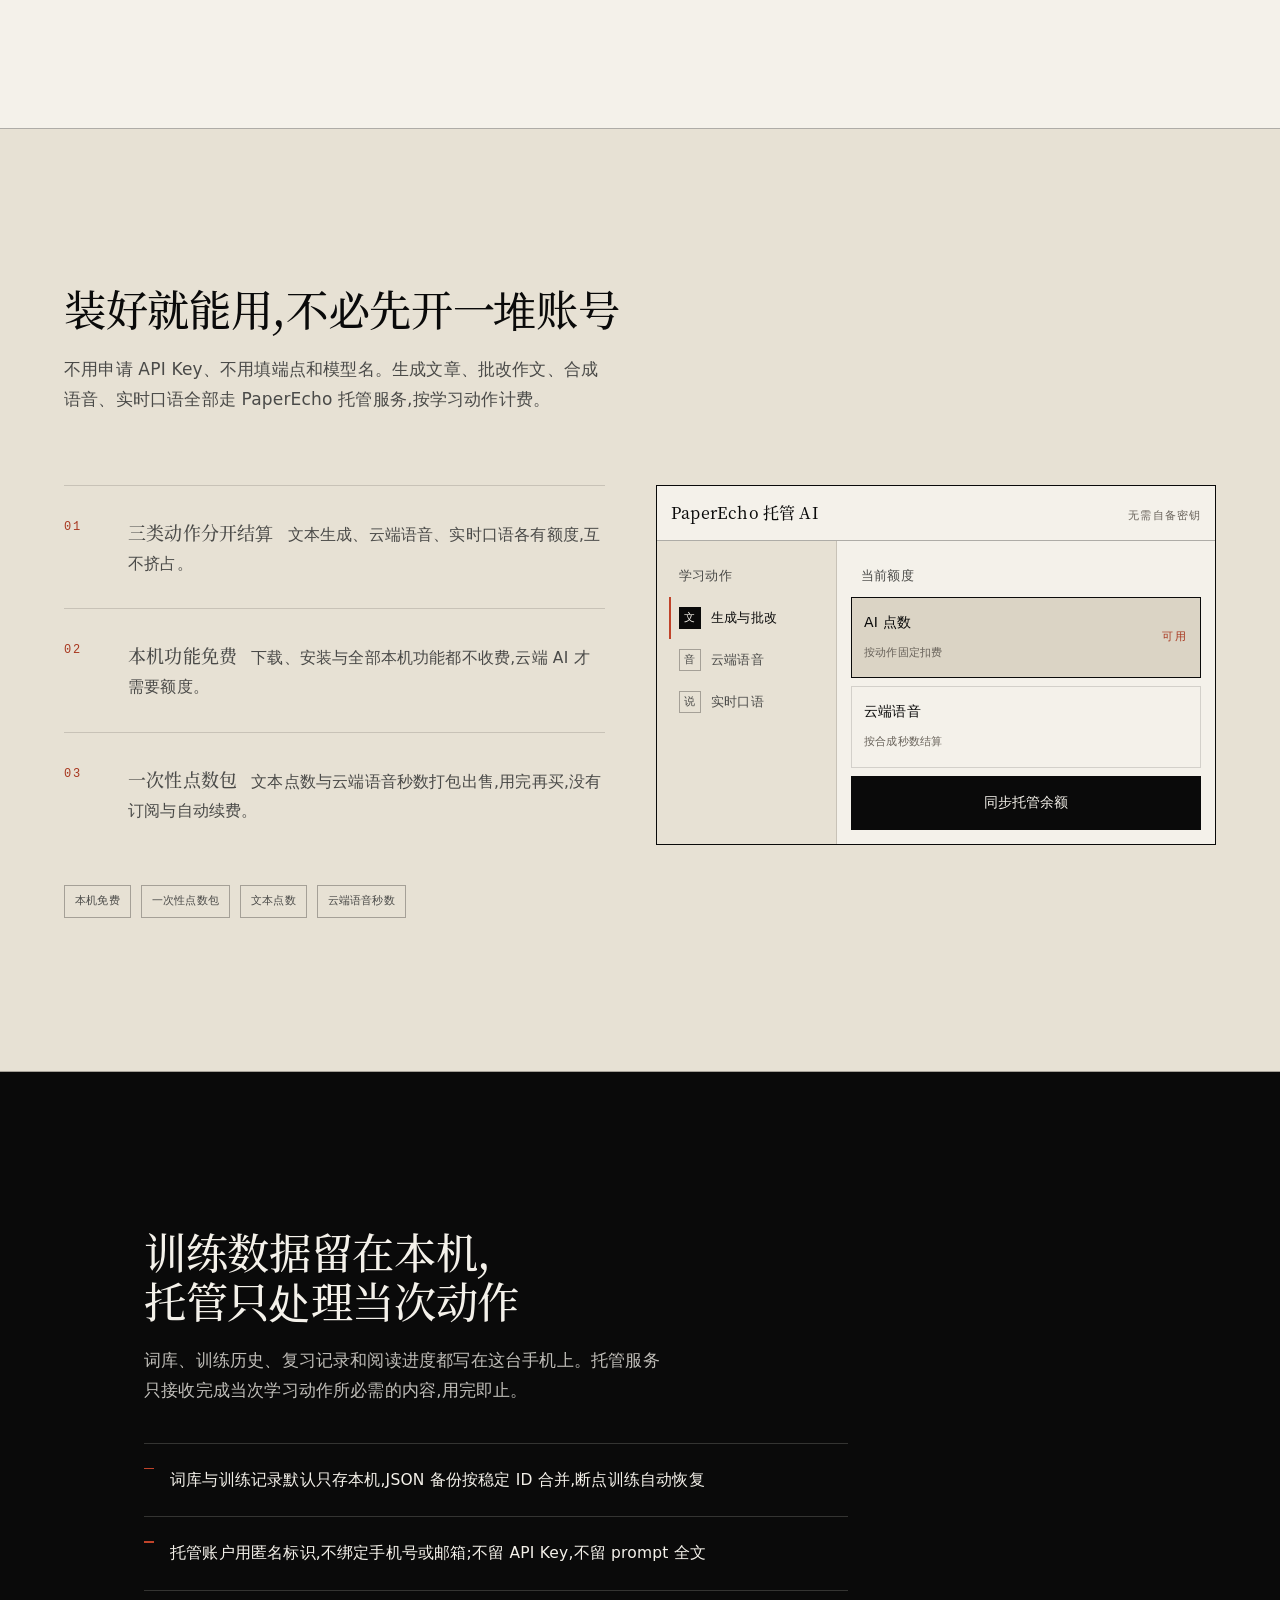
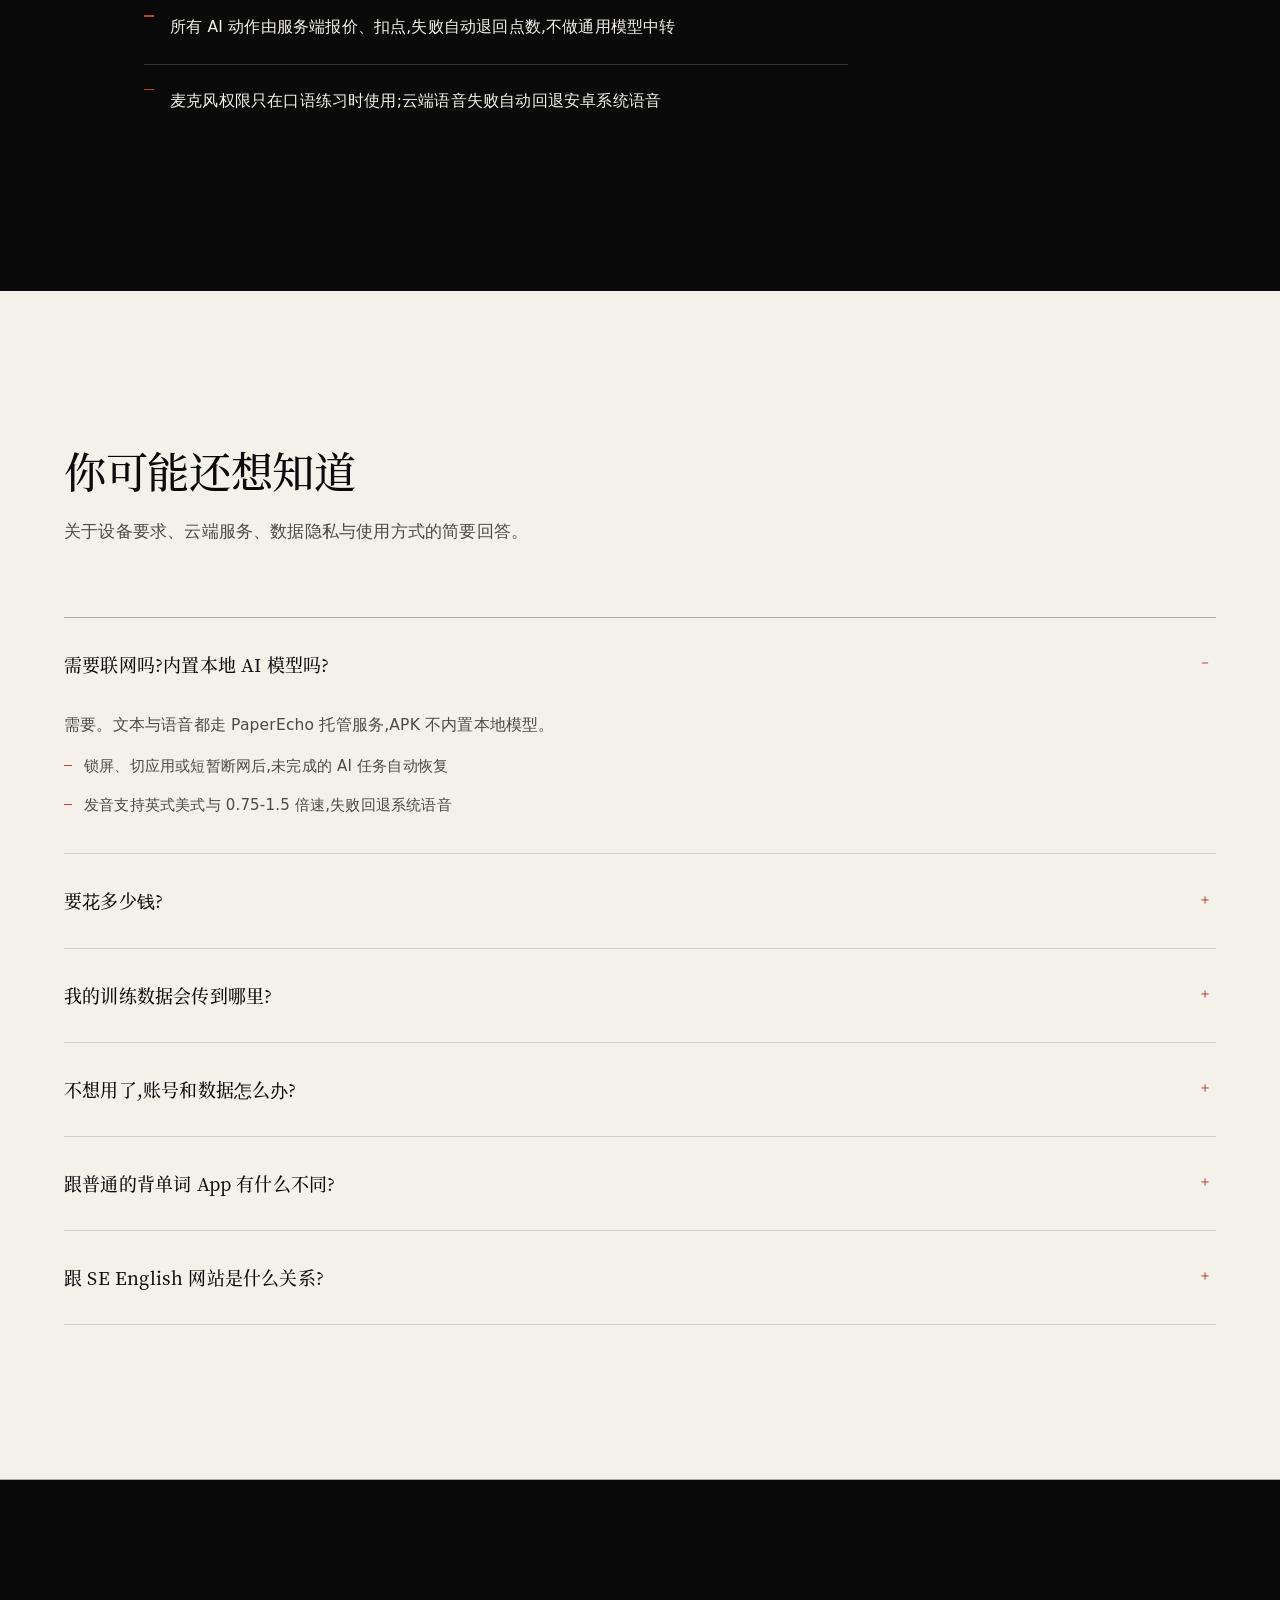
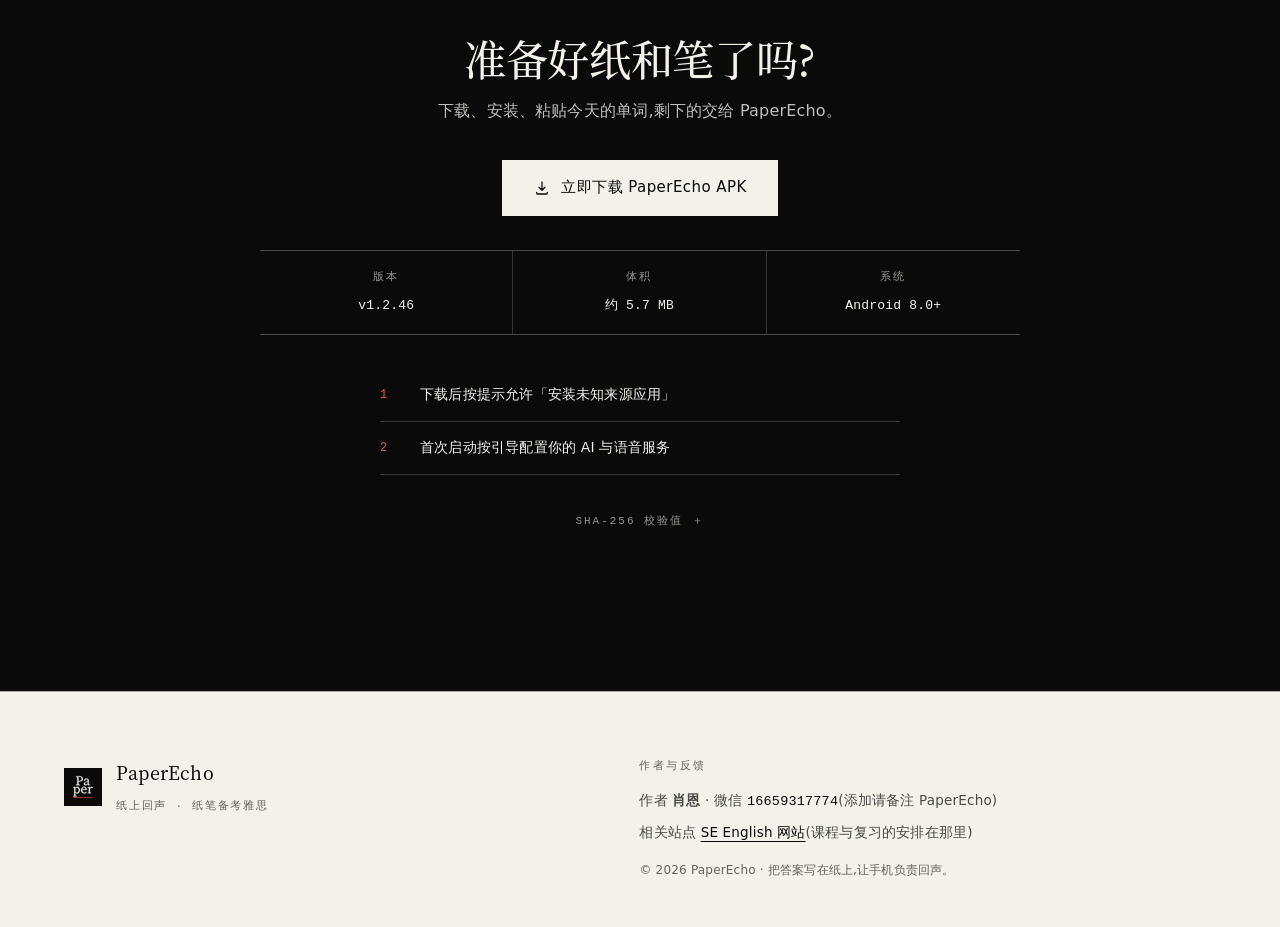
==== commit 47e692bd: "release: 上线 1.2.46 / versionCode 51，并补齐 4 个版本的官网滞后 官网此前停在 versionCode 47 / 1.2.42，而仓库已完成 v48–v51 的账号" ====
--- a/index.html
+++ b/index.html
@@ -36,7 +36,7 @@
     "alternateName": "纸上回声",
     "applicationCategory": "EducationalApplication",
     "operatingSystem": "Android 8.0+",
-    "softwareVersion": "1.2.42",
+    "softwareVersion": "1.2.46",
     "fileSize": "5.7MB",
     "offers": { "@type": "Offer", "price": "0", "priceCurrency": "CNY" },
     "description": "给雅思纸笔考生做的安卓训练应用:手机负责出题与朗读,答案写在纸上,复习自动安排。下载、安装与全部本机功能免费且无广告;云端 AI 由 PaperEcho 托管,购买一次性 AI 点数包即可使用。",
@@ -91,7 +91,7 @@
 
   <a class="btn btn-ink btn-small" href="./downloads/PaperEcho.apk" download>
     <span class="btn-label">下载 APK</span>
-    <span class="btn-meta">1.2.42</span>
+    <span class="btn-meta">1.2.46</span>
   </a>
 
   <button class="nav-toggle" type="button" aria-label="打开菜单" aria-expanded="false" aria-controls="site-nav">
@@ -573,7 +573,7 @@
       </a>
       <dl class="download-spec">
         <!-- ★ 发布时更新:版本号、包体积、系统要求 -->
-        <div><dt>版本</dt><dd>v1.2.42</dd></div>
+        <div><dt>版本</dt><dd>v1.2.46</dd></div>
         <div><dt>体积</dt><dd>约 5.7 MB</dd></div>
         <div><dt>系统</dt><dd>Android 8.0+</dd></div>
       </dl>
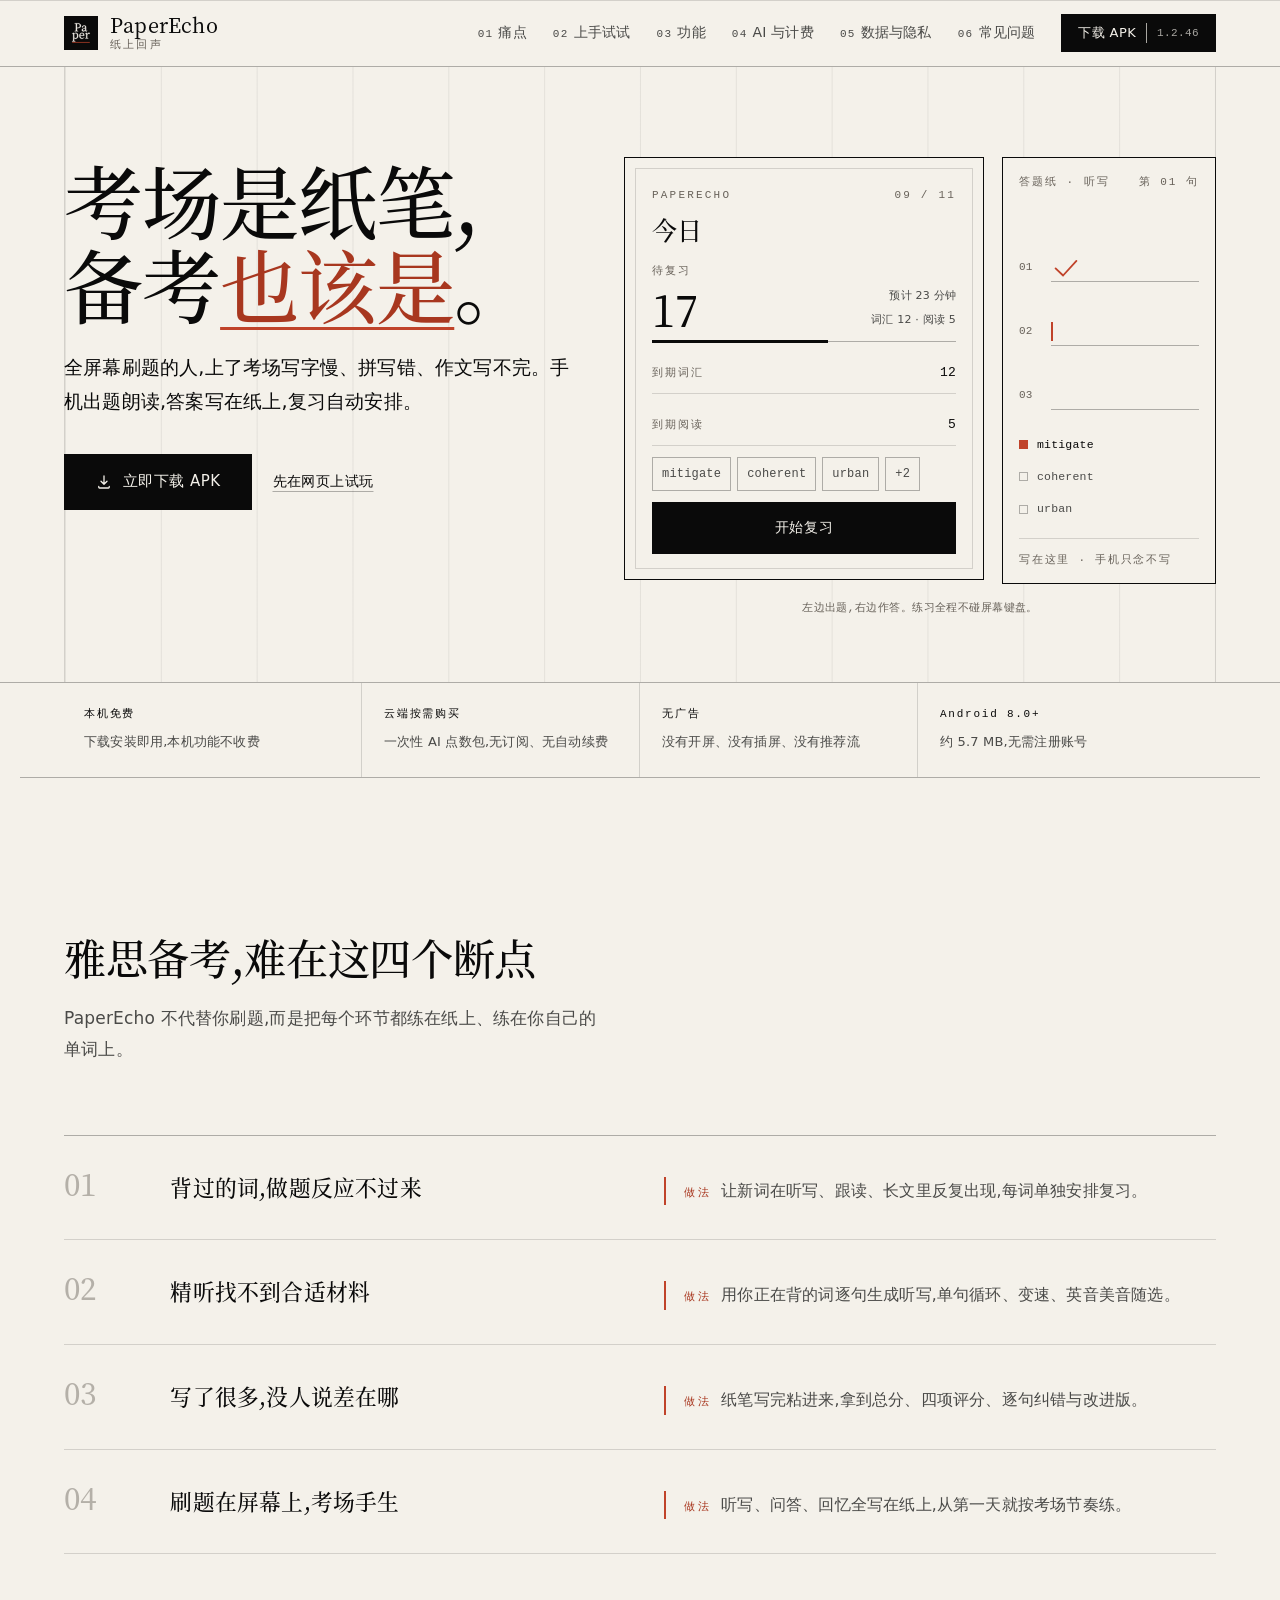
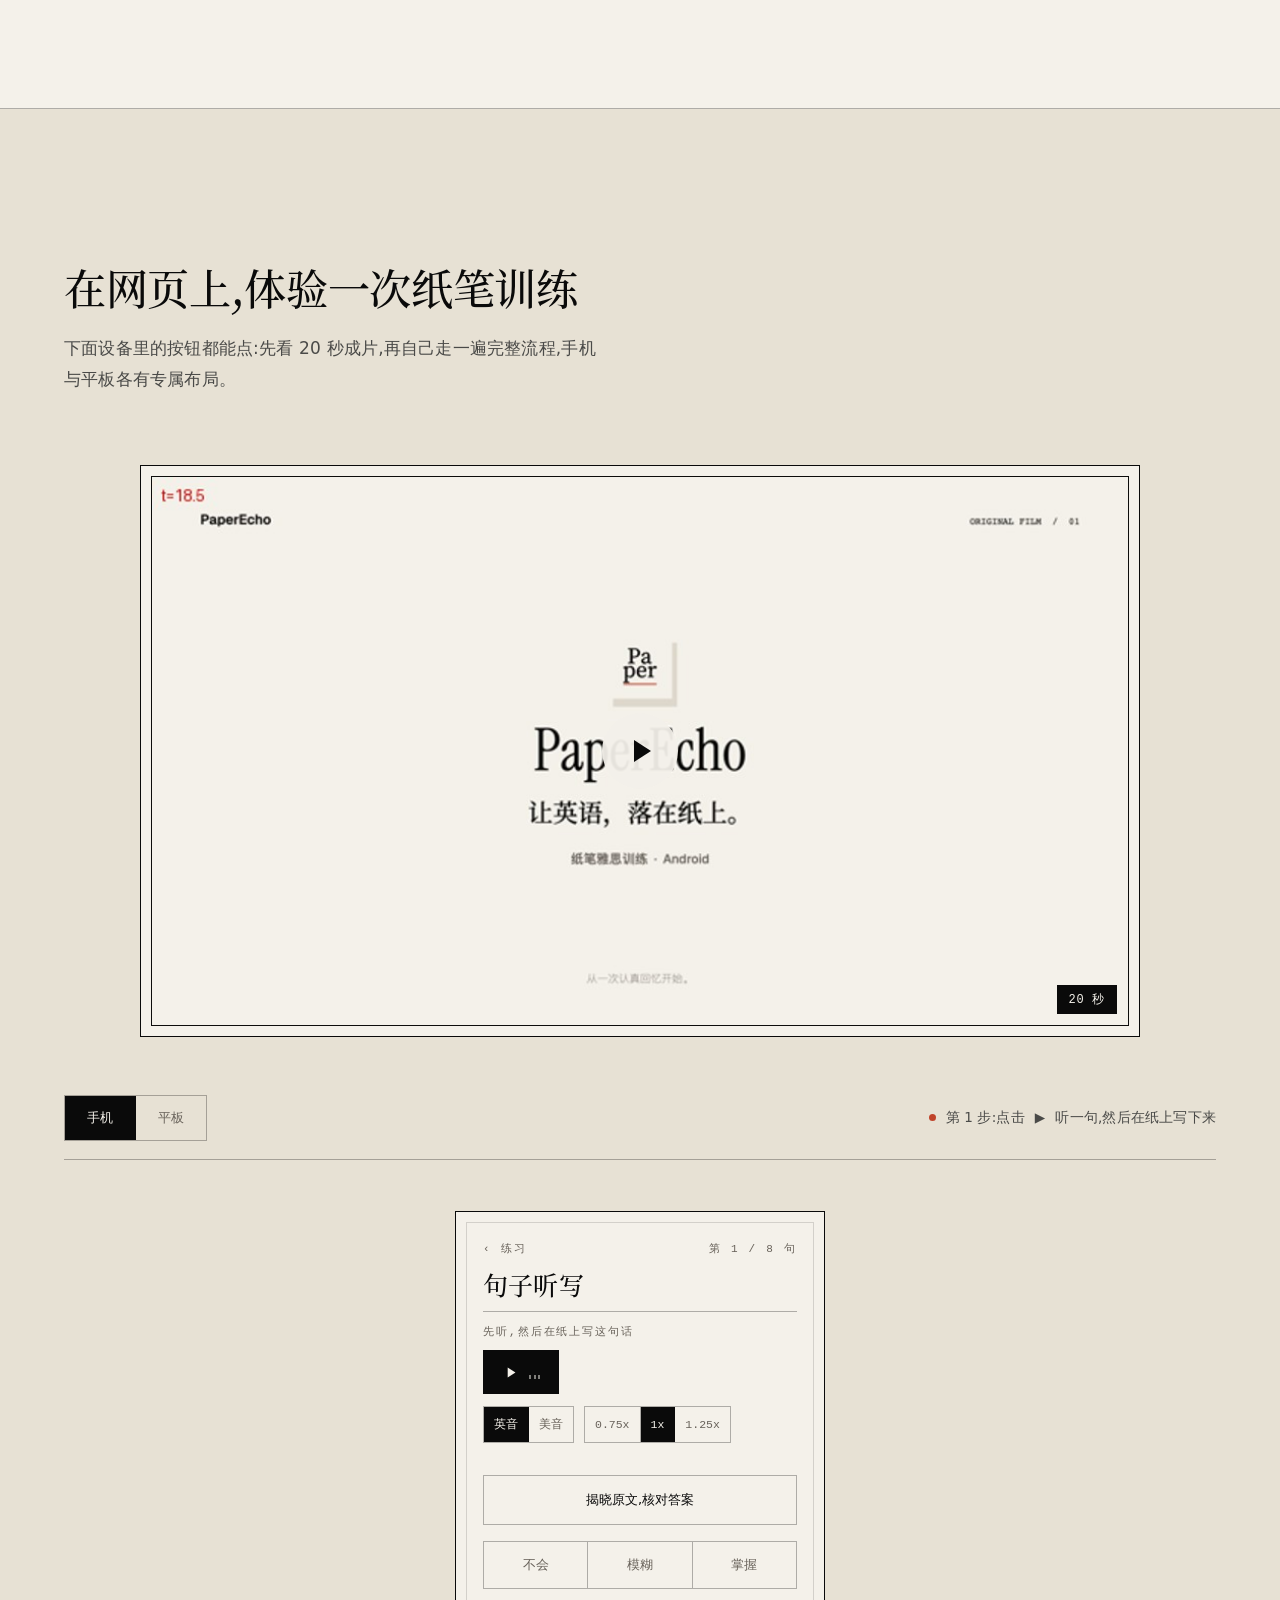
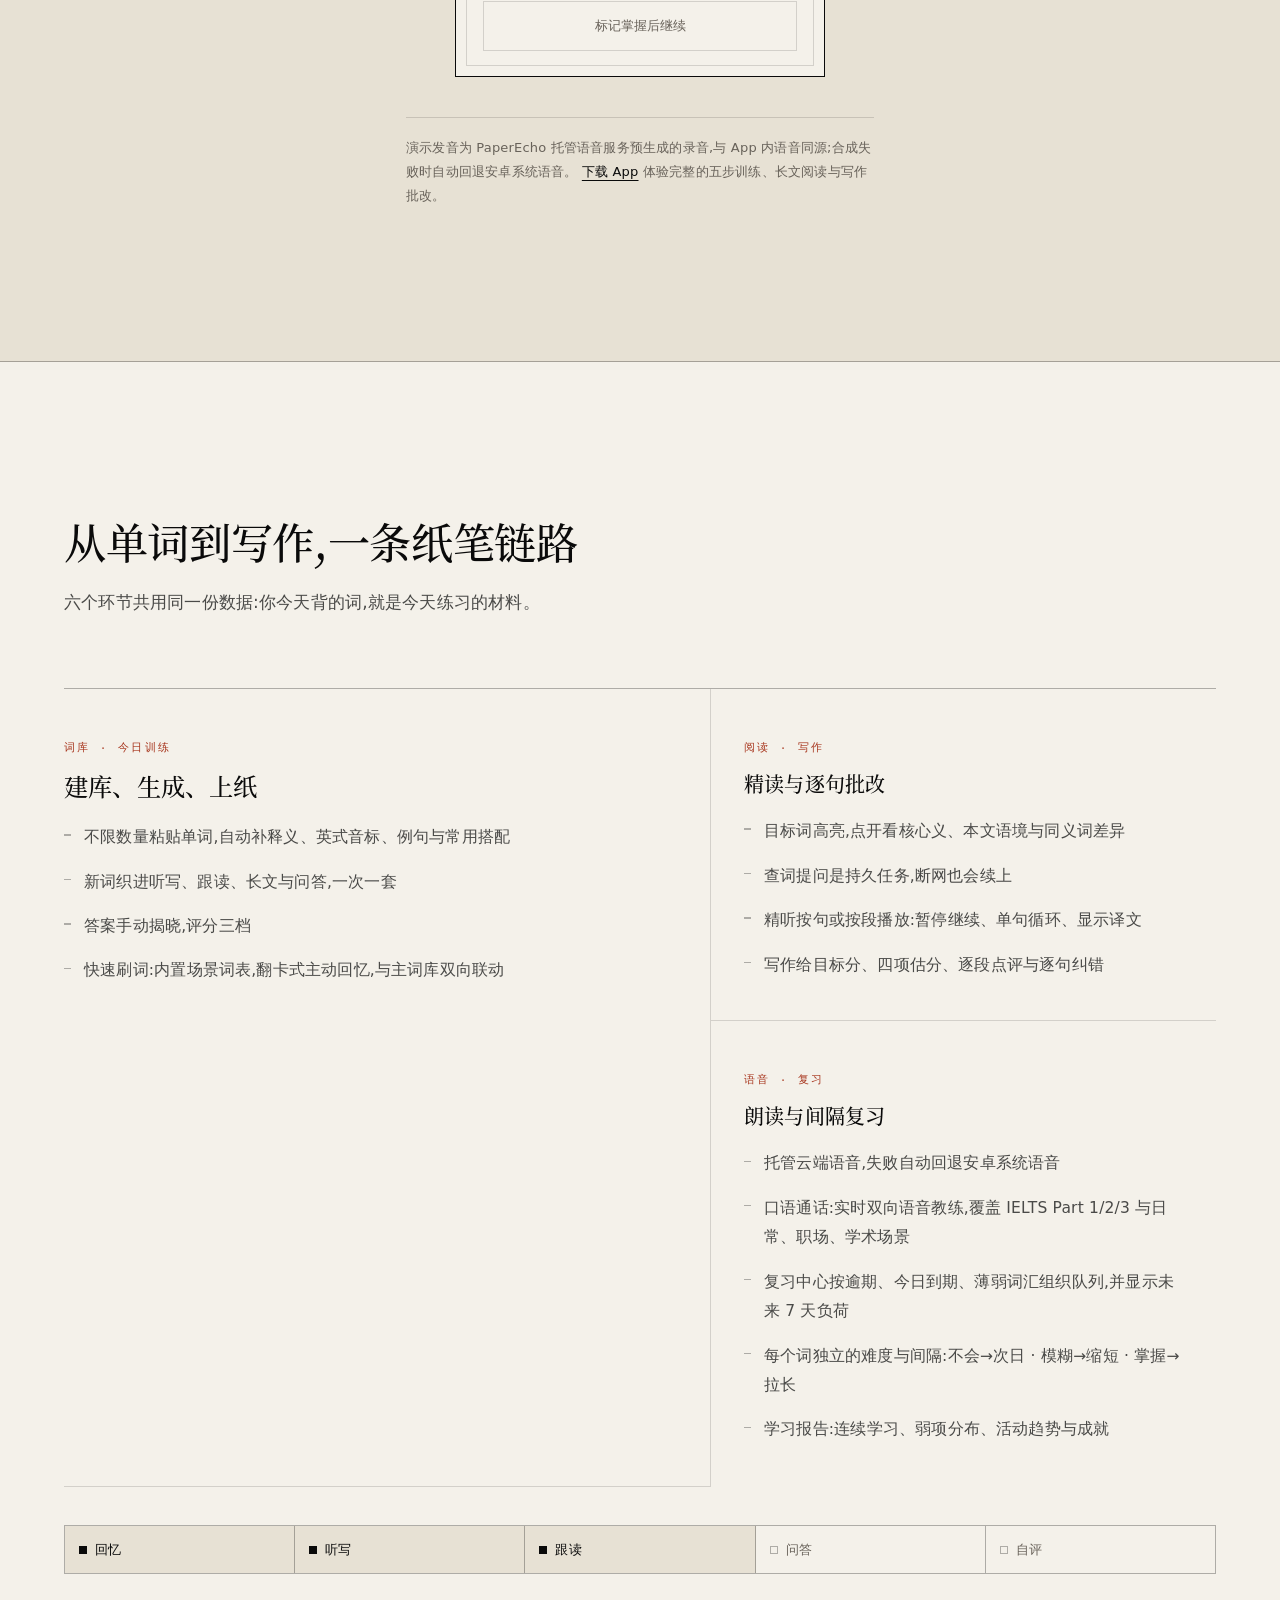
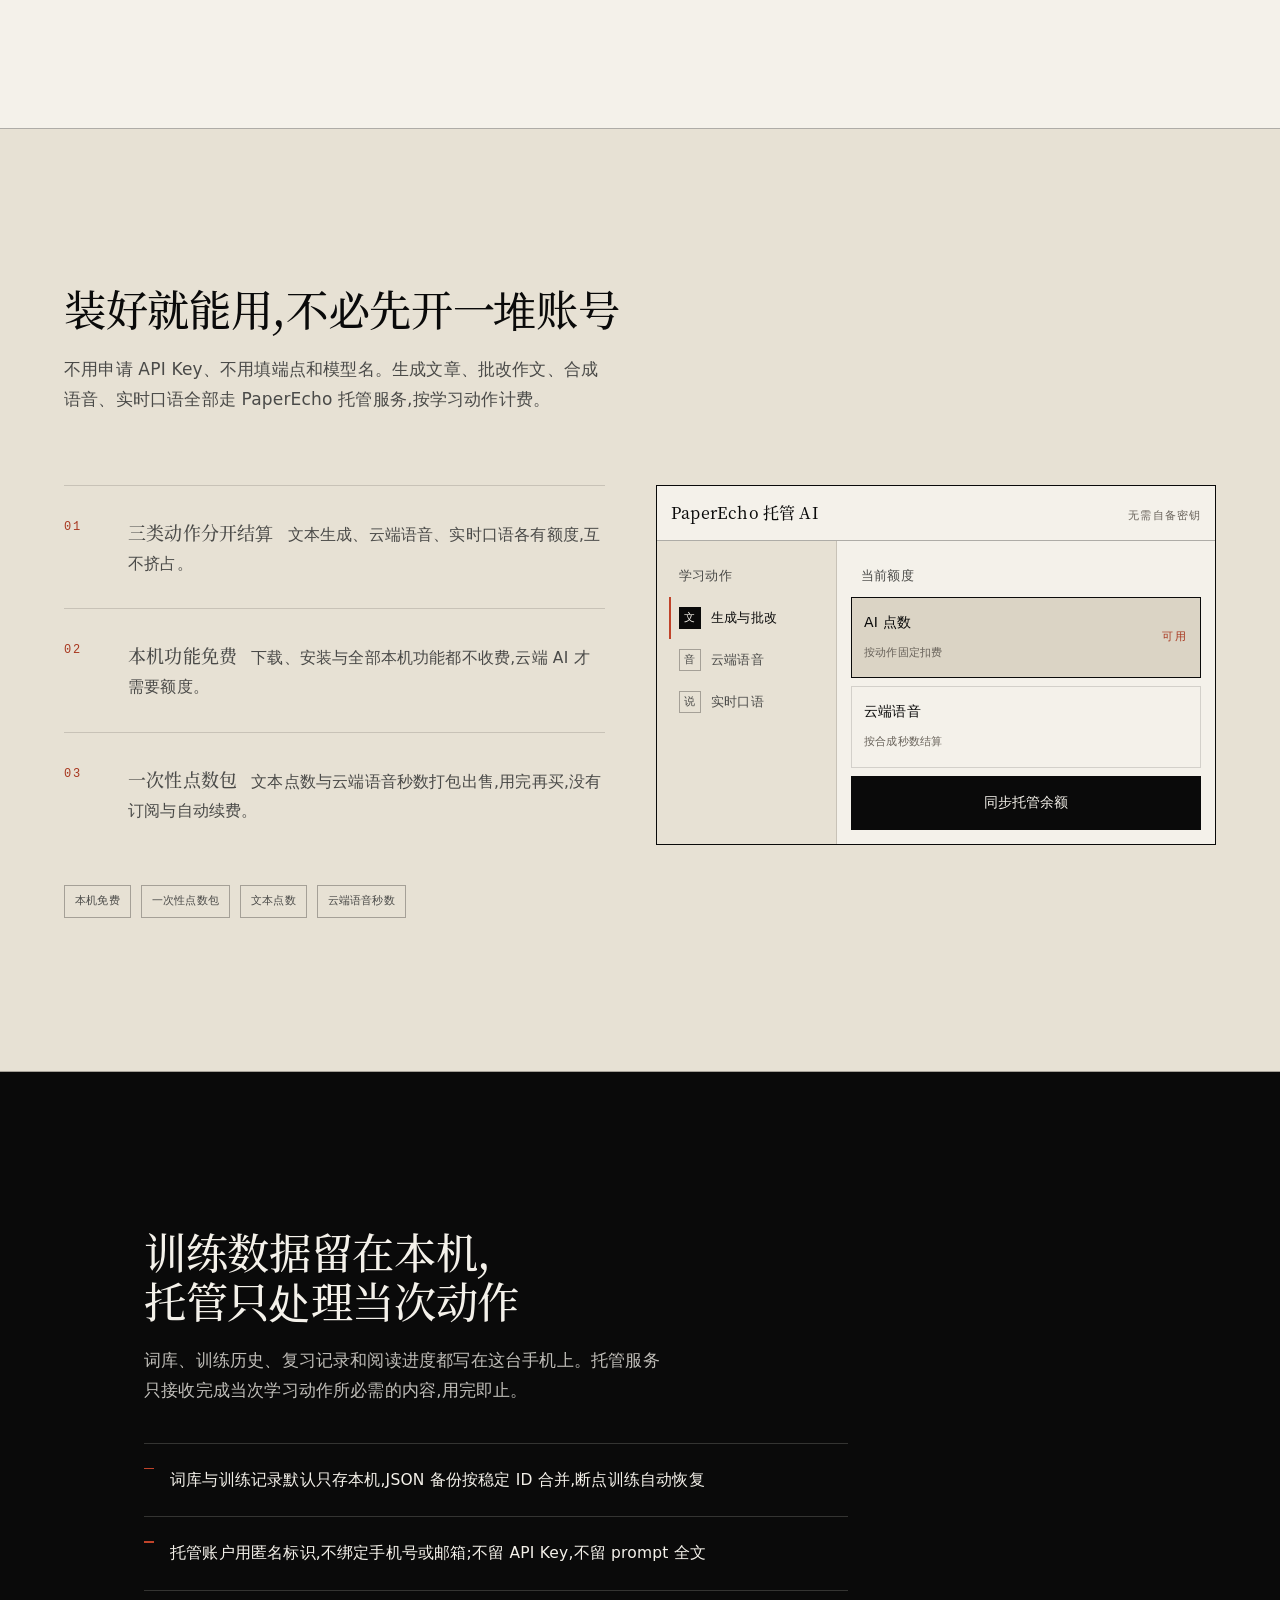
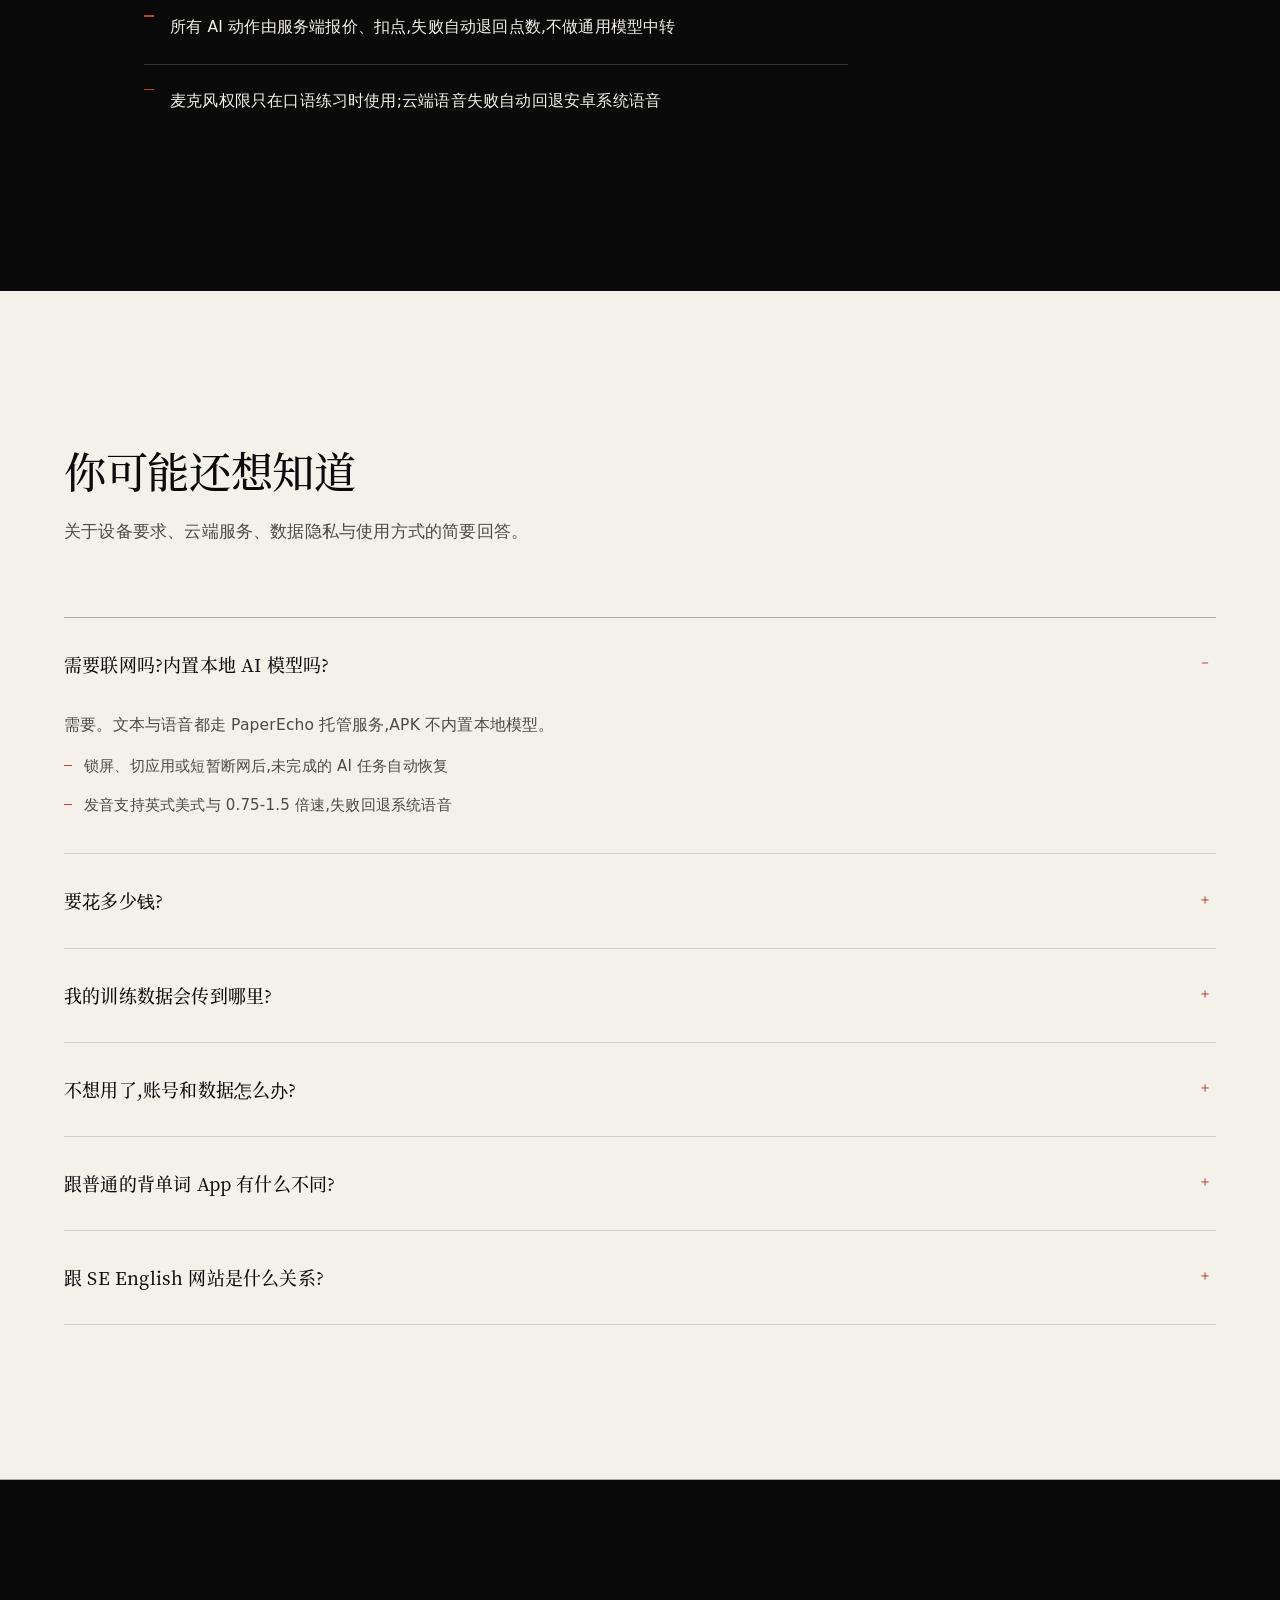
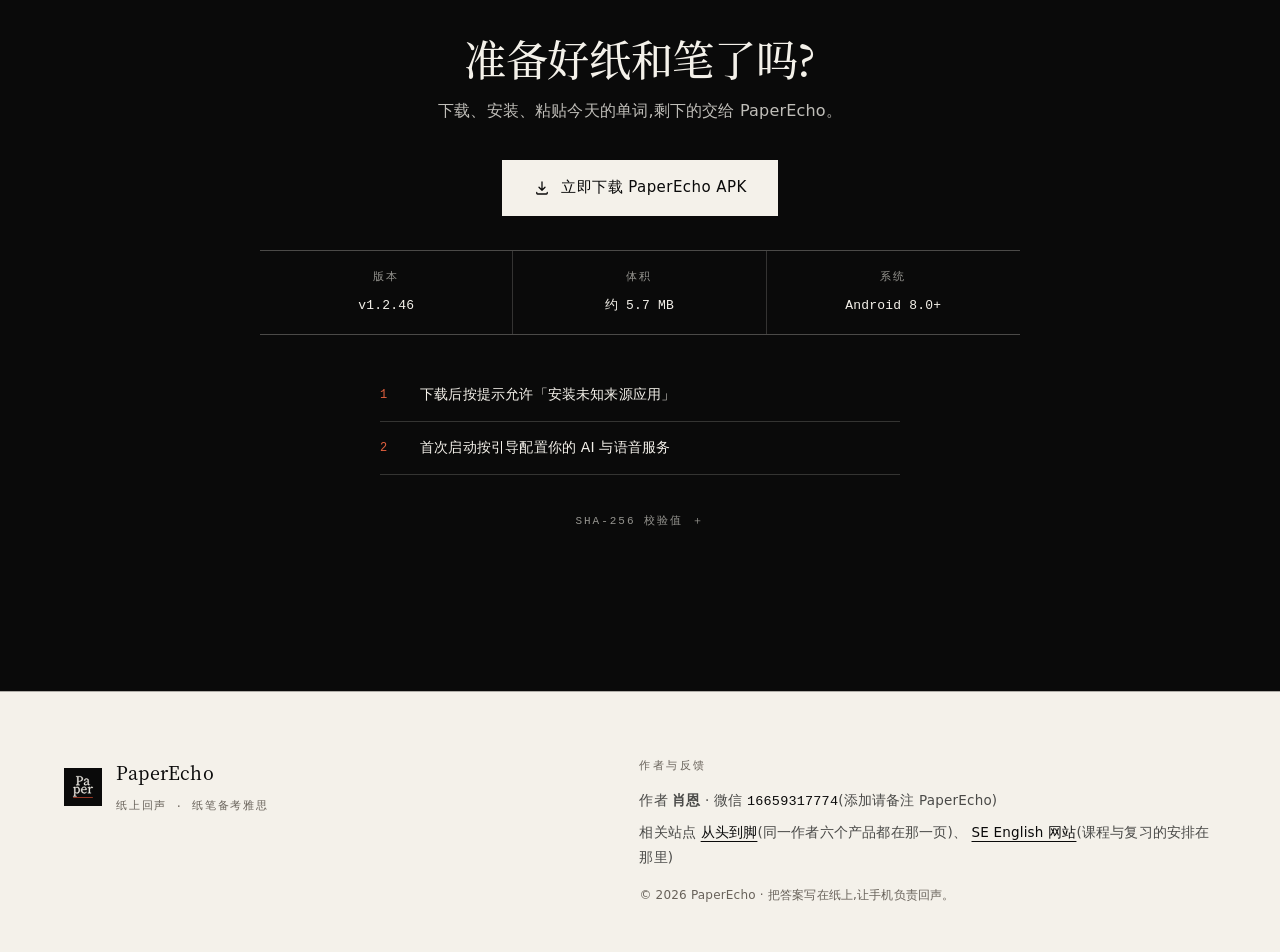
==== commit 64aa723e: "官网：页脚补母站「从头到脚」入口 「相关站点」一行原本只有 SE English，现在与 WorkoutLoop、外在、问辩 一样都指向母站；同一作者六个产品在那一页。  Co-authored-by" ====
--- a/index.html
+++ b/index.html
@@ -584,7 +584,7 @@
       <!-- 校验值只有少数人需要,默认收起:那串 64 位十六进制是整页最长的一行字 -->
       <details class="download-verify">
         <summary>SHA-256 校验值</summary>
-        <code>958fb409eff635980cb61ee2045a3561f0b8c77d9092d834718f14168d732424</code>
+        <code>5eaf3cbdcea48dfe7647f10fb21e9bad551f1509fa1e33e0f7dcc57ff839b85b</code>
       </details>
     </div>
   </section>
@@ -612,7 +612,8 @@
         作者 <strong>肖恩</strong> · 微信 <span class="footer-wechat">16659317774</span>(添加请备注 PaperEcho)
       </p>
       <p class="footer-contact-line footer-contact-sub">
-        相关站点 <a href="https://www.seandictation.site/">SE English 网站</a>(课程与复习的安排在那里)
+        相关站点 <a href="https://dpenglish-com.github.io/">从头到脚</a>(同一作者六个产品都在那一页)、
+        <a href="https://www.seandictation.site/">SE English 网站</a>(课程与复习的安排在那里)
       </p>
       <p class="footer-copy">© <span id="year">2026</span> PaperEcho · 把答案写在纸上,让手机负责回声。</p>
       <!-- ★ 国内部署完成 ICP 备案后,把备案号补在这里,例如:京ICP备XXXXXXXX号 -->
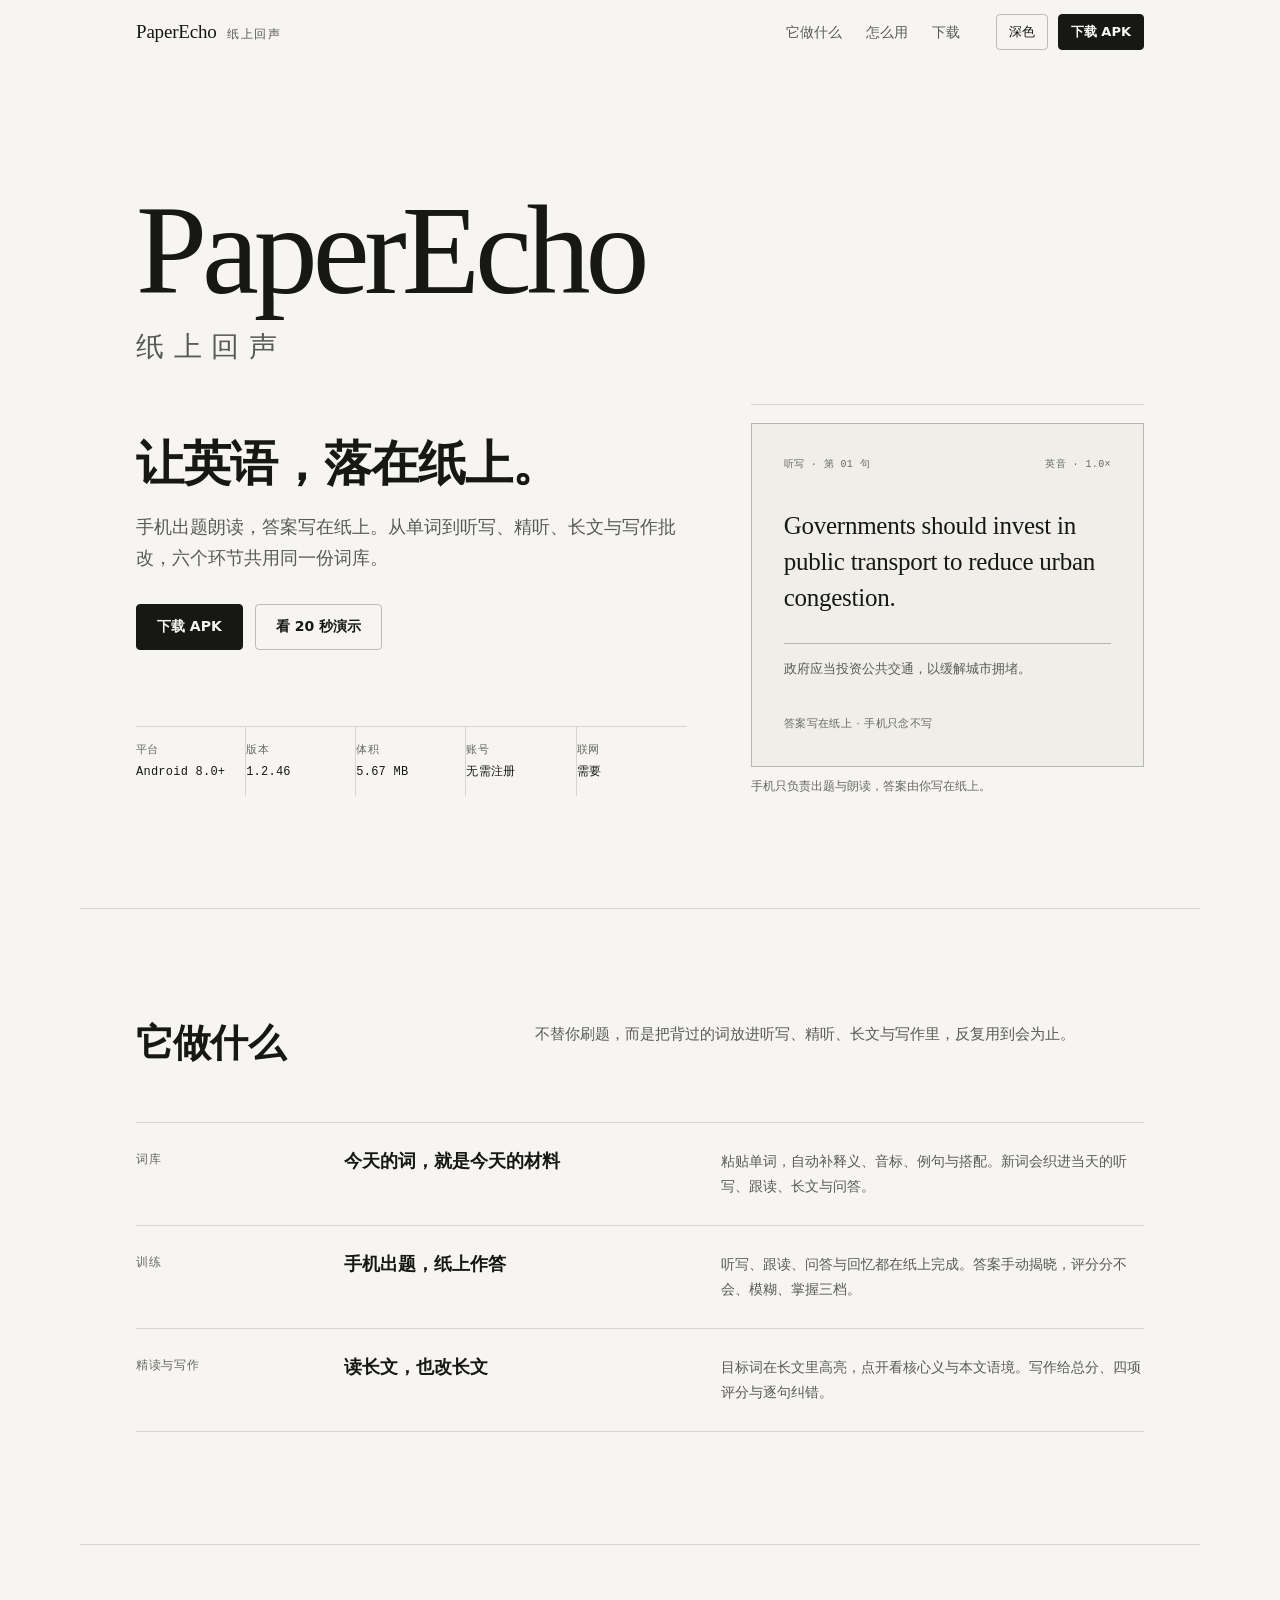
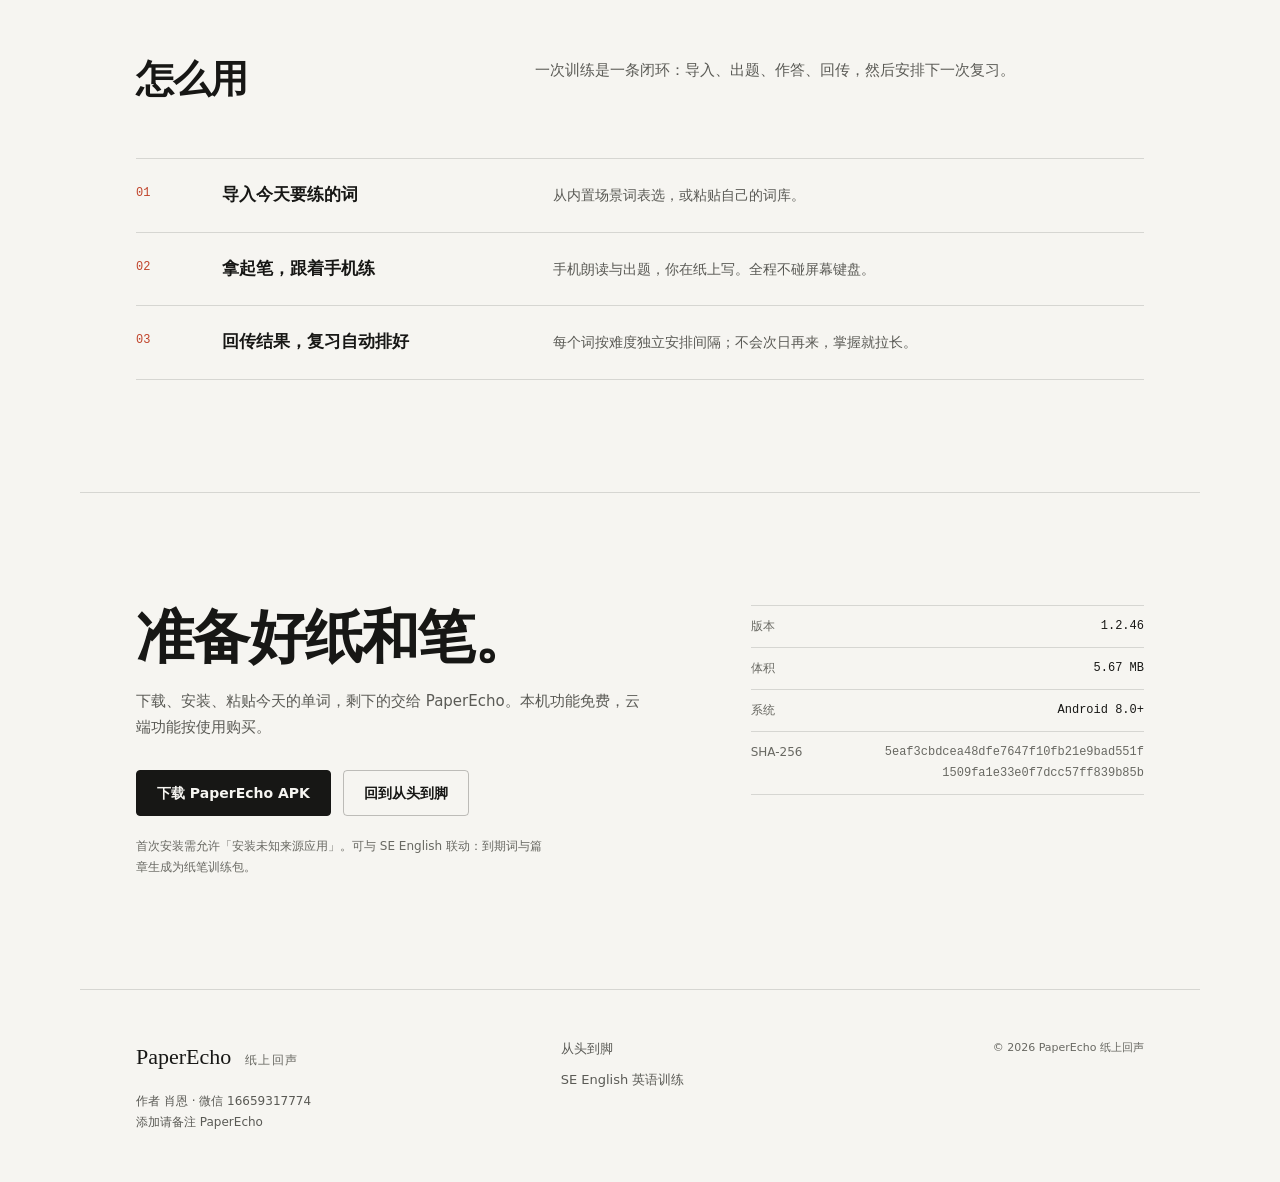
==== commit 339d65d8: "site: 官网收成单页极简版（首屏 / 它做什么 / 怎么用 / 下载） - index.html 由 626 行收至 166 行，只保留首屏、能力、使用步骤与下载 - styles.css 相应精" ====
--- a/index.html
+++ b/index.html
@@ -1,625 +1,165 @@
-<!DOCTYPE html>
+<!doctype html>
 <html lang="zh-CN">
 <head>
-  <meta charset="utf-8">
-  <meta name="viewport" content="width=device-width, initial-scale=1">
-  <title>PaperEcho · 纸笔备考雅思 - 把单词变成听写、精听、长文与写作批改</title>
-  <meta name="description" content="PaperEcho 是给雅思纸笔考生做的安卓训练应用:手机负责出题与朗读,答案写在纸上,复习自动安排。下载、安装与全部本机功能免费且无广告;云端 AI 与语音由 PaperEcho 托管,购买一次性 AI 点数包即可使用,无需自备密钥。">
-  <meta name="theme-color" content="#F4F1EA">
-  <meta name="color-scheme" content="light">
-  <link rel="canonical" href="https://dpenglish-com.github.io/paperecho-site/">
-  <!-- 图标换路径（-v2）而不是加 ?v=2 查询串：这个路径从上线起没变过，
-       只换内容时浏览器那份图标缓存会一直用旧图，硬刷新也不一定重取。
-       查询串试过一轮，在用户的 Chrome 里没产生新图标记录，原因没查清；
-       换新路径则任何缓存实现下都是全新键，不赌这一点。
-       旧路径的文件保留（内容同步成新的），还缓存着旧 HTML 的标签页仍会请求它。 -->
-  <link rel="icon" href="./favicon-v2.svg" type="image/svg+xml">
-  <link rel="apple-touch-icon" href="./assets/apple-touch-icon-v2.png">
-
-  <!-- 社交分享 -->
-  <meta property="og:type" content="website">
-  <meta property="og:title" content="PaperEcho · 纸笔备考雅思">
-  <meta property="og:description" content="考场上没有键盘。把你正在背的单词,变成听写、精听、长文与写作批改。手机出题朗读,答案写在纸上。">
-  <meta property="og:url" content="https://dpenglish-com.github.io/paperecho-site/">
-  <meta property="og:image" content="https://dpenglish-com.github.io/paperecho-site/assets/og.png">
-  <meta name="twitter:card" content="summary_large_image">
-
-  <!-- 自托管衬线字体(思源宋体子集,SIL OFL 1.1);正文用系统无衬线 -->
-  <link rel="preload" href="./assets/fonts/paperecho-serif.otf" as="font" type="font/otf" crossorigin>
-  <link rel="stylesheet" href="./styles.css">
-
-  <script type="application/ld+json">
-  {
-    "@context": "https://schema.org",
-    "@type": "SoftwareApplication",
-    "name": "PaperEcho",
-    "alternateName": "纸上回声",
-    "applicationCategory": "EducationalApplication",
-    "operatingSystem": "Android 8.0+",
-    "softwareVersion": "1.2.46",
-    "fileSize": "5.7MB",
-    "offers": { "@type": "Offer", "price": "0", "priceCurrency": "CNY" },
-    "description": "给雅思纸笔考生做的安卓训练应用:手机负责出题与朗读,答案写在纸上,复习自动安排。下载、安装与全部本机功能免费且无广告;云端 AI 由 PaperEcho 托管,购买一次性 AI 点数包即可使用。",
-    "featureList": [
-      "建库与生成:不限数量粘贴单词,自动补释义、英式音标、例句与常用搭配",
-      "今日训练:回忆 → 听写 → 跟读 → 问答 → 自评,答案手动揭晓、评分三档",
-      "长文阅读:目标词高亮,点开看核心义、引申义链条、本文语境与同义词差异",
-      "写作批改:纸笔作文贴进来,拿到目标分、四项估分、逐段点评与逐句纠错",
-      "精听与跟读:按句或按段播放,暂停继续、单句循环、0.75–1.5 倍速、显示译文",
-      "口语通话:实时双向语音教练,覆盖 IELTS Part 1/2/3 与日常、职场、学术场景",
-      "快速刷词:内置场景词表,翻卡式主动回忆,与主词库双向联动",
-      "复习中心:按逾期、今日到期、薄弱词汇和到期阅读组织队列,并显示未来 7 天负荷",
-      "学习报告:连续学习、弱项分布、活动趋势与成就",
-      "数据自主:词库与训练记录默认存本机,JSON 备份导入导出,支持 Anki 兼容 TSV 导出",
-      "托管 AI:无需自备密钥,下载安装与全部本机功能免费,云端 AI 购买一次性 AI 点数包(文本点数 + 云端语音秒数)"
-    ],
-    "mainEntity": [
-      { "@type": "Question", "name": "需要联网吗?内置本地 AI 模型吗?", "acceptedAnswer": { "@type": "Answer", "text": "需要。文本与语音都走 PaperEcho 托管服务,APK 不内置本地模型。锁屏、切应用或短暂断网后,未完成的 AI 任务自动恢复;发音支持英式美式与 0.75-1.5 倍速,失败回退系统语音。" } },
-      { "@type": "Question", "name": "要花多少钱?", "acceptedAnswer": { "@type": "Answer", "text": "下载、安装和所有本机功能都不收费,没有广告,也没有推荐流。云端 AI 动作走 PaperEcho 托管服务,需要购买一次性 AI 点数包:文本点数与云端语音秒数打包在一起,额度用完再买,没有订阅,也不会自动续费。点数包一次性购买,不做订阅与自动续费;语音秒数随包附带,按合成秒数扣减。动作由服务端先报价后扣点,失败自动退回,不做通用模型中转。" } },
-      { "@type": "Question", "name": "我的训练数据会传到哪里?", "acceptedAnswer": { "@type": "Answer", "text": "词库、训练历史、复习记录与阅读进度只保存在你的设备上,可 JSON 备份导入导出,不参与任何云端同步。托管服务只接收完成当次学习动作所必需的内容。" } },
-      { "@type": "Question", "name": "不想用了,账号和数据怎么办?", "acceptedAnswer": { "@type": "Answer", "text": "应用内的托管账户可以随时注销:一个事务删除该账户的任务、已落盘音频、账本、订单与供应商调用记录,幂等执行。本机学习数据不受影响,仍然留在你的设备上。" } },
-      { "@type": "Question", "name": "跟普通的背单词 App 有什么不同?", "acceptedAnswer": { "@type": "Answer", "text": "答案由你在真实纸张上完成,手机只负责出题朗读,并按每个词独立难度安排复习。" } },
-      { "@type": "Question", "name": "跟 SE English 网站是什么关系?", "acceptedAnswer": { "@type": "Answer", "text": "同一个作者做的两件事。SE English(seandictation.site)是课程与复习的中枢:今天到期哪些词、哪些句型、读哪一篇由它安排;PaperEcho 把这些内容做成纸上的题目,写完把结果交回去,网站的统计与复习队列随之更新。不登录也不影响使用:本机词库、训练与复习记录都在设备上,与网站无关。要联动时,在应用内「设置 → SE English 联动」用网站账号登录;密码只在登录时用一次,本机只存登录令牌。" } }
-    ]
+<meta charset="utf-8">
+<meta name="viewport" content="width=device-width, initial-scale=1">
+<title>PaperEcho 纸上回声 · 纸笔备考</title>
+<meta name="description" content="手机出题朗读，答案写在纸上。单词、听写、精听、长文与写作批改共用同一份词库。">
+<meta name="color-scheme" content="light dark">
+<meta name="theme-color" content="#F6F5F1">
+<link rel="canonical" href="https://dpenglish-com.github.io/paperecho-site/">
+<link rel="icon" href="favicon.svg" type="image/svg+xml">
+<meta property="og:type" content="website">
+<meta property="og:title" content="PaperEcho 纸上回声 · 纸笔备考">
+<meta property="og:description" content="手机出题朗读，答案写在纸上。从单词到听写、精听、长文与写作批改，共用同一份词库。">
+<meta property="og:url" content="https://dpenglish-com.github.io/paperecho-site/">
+<meta property="og:image" content="https://dpenglish-com.github.io/paperecho-site/assets/og.png">
+<meta property="og:image:width" content="1200">
+<meta property="og:image:height" content="630">
+<meta property="og:image:alt" content="PaperEcho 纸上回声：纸色底上的品牌名与标语「让英语，落在纸上。」，底部标注 Android 8.0+ · 1.2.46 · 5.67 MB。">
+<meta property="og:locale" content="zh_CN">
+<meta name="twitter:card" content="summary_large_image">
+<script>
+(function () {
+  var t;
+  try { t = localStorage.getItem('paperecho-theme'); } catch (e) {}
+  if (t !== 'light' && t !== 'dark') {
+    t = window.matchMedia && window.matchMedia('(prefers-color-scheme: dark)').matches ? 'dark' : 'light';
   }
-  </script>
+  document.documentElement.setAttribute('data-theme', t);
+  document.documentElement.classList.add('js');
+})();
+</script>
+<link rel="stylesheet" href="styles.css">
 </head>
 <body>
+<a class="skip" href="#main">跳到主要内容</a>
 
-<!-- 顶部滚动进度:1px 朱红 -->
-<div class="scroll-progress" aria-hidden="true"><span id="scroll-bar"></span></div>
-
-<header class="site-header" id="site-header">
-  <a class="brand" href="#top" aria-label="PaperEcho 首页">
-    <svg class="brand-mark" viewBox="0 0 108 108" aria-hidden="true">
-      <rect width="108" height="108" rx="0" fill="#0A0A0A"/>
-      <path fill="#F4F1EA" stroke="#F4F1EA" stroke-width="0.7" d="M43.67,24.74 C48.22,24.74 50.27,26.93 50.27,30.79 C50.27,34.47 48.35,37.00 43.60,37.00 L41.16,37.00 L41.16,35.06 C41.16,31.59 41.16,28.11 41.23,24.74 Z M43.18,38.53 C50.86,38.53 53.84,35.02 53.84,30.79 C53.84,26.27 50.68,23.25 44.29,23.25 L34.08,23.25 L34.08,24.57 L37.62,24.95 C37.69,28.28 37.69,31.65 37.69,35.06 L37.69,36.93 C37.69,40.34 37.69,43.67 37.62,47.01 L34.08,47.39 L34.08,48.71 L44.85,48.71 L44.85,47.39 L41.23,46.97 C41.16,44.09 41.16,41.35 41.16,38.53 Z M67.18,44.75 C65.06,46.42 64.20,46.97 62.84,46.97 C61.07,46.97 59.75,46.07 59.75,44.02 C59.75,42.63 60.34,41.14 63.67,39.85 C64.51,39.54 65.83,39.09 67.18,38.71 Z M73.23,46.45 C72.74,47.04 72.33,47.39 71.70,47.39 C70.83,47.39 70.31,46.77 70.31,44.96 L70.31,36.69 C70.31,31.97 68.40,30.16 64.40,30.16 C60.48,30.16 57.70,31.93 57.04,34.85 C57.14,35.79 57.70,36.31 58.74,36.31 C59.71,36.31 60.34,35.72 60.65,34.54 L61.38,31.93 C62.18,31.72 62.88,31.62 63.54,31.62 C66.11,31.62 67.18,32.59 67.18,36.34 L67.18,37.53 C65.66,37.87 64.02,38.32 62.81,38.78 C57.84,40.55 56.52,42.22 56.52,44.54 C56.52,47.60 58.78,49.20 61.56,49.20 C63.85,49.20 65.17,48.19 67.25,46.14 C67.57,47.98 68.78,49.13 70.66,49.13 C71.98,49.13 73.05,48.61 73.92,47.18 Z"/>
-      <path fill="#F4F1EA" stroke="#F4F1EA" stroke-width="0.7" d="M32.29,57.16 C34.34,55.42 35.76,55.07 36.94,55.07 C39.83,55.07 41.84,57.75 41.84,62.85 C41.84,68.10 39.48,70.25 36.56,70.25 C35.10,70.25 33.75,69.73 32.29,68.38 Z M31.87,53.54 L31.35,53.20 L26.00,55.28 L26.00,56.43 L29.06,56.74 C29.13,58.27 29.16,59.62 29.16,61.74 L29.16,72.79 C29.16,74.84 29.13,77.03 29.09,79.18 L26.00,79.67 L26.00,80.81 L35.73,80.81 L35.73,79.67 L32.25,79.15 C32.22,76.99 32.18,74.77 32.18,72.68 L32.18,69.66 C33.82,71.64 35.62,72.20 37.36,72.20 C41.81,72.20 45.14,68.48 45.14,62.58 C45.14,56.74 41.98,53.16 37.92,53.16 C35.90,53.16 33.92,53.99 32.11,55.97 Z M51.92,61.08 C52.30,56.57 54.76,54.62 57.09,54.62 C59.56,54.62 61.30,56.67 61.30,59.03 C61.30,60.28 60.91,61.15 59.25,61.15 Z M64.11,62.54 C64.28,62.02 64.39,61.29 64.39,60.42 C64.39,55.94 61.36,53.16 57.27,53.16 C52.58,53.16 48.55,56.95 48.55,62.82 C48.55,68.76 52.02,72.20 57.13,72.20 C60.50,72.20 62.93,70.53 64.32,67.86 L63.55,67.33 C62.20,68.97 60.70,70.08 58.20,70.08 C54.49,70.08 51.95,67.54 51.88,62.51 Z M73.32,53.54 L72.79,53.20 L67.44,55.28 L67.44,56.43 L70.47,56.74 C70.54,58.27 70.57,59.59 70.57,61.74 L70.57,63.72 C70.57,65.49 70.54,68.20 70.50,70.11 L67.72,70.53 L67.72,71.71 L76.96,71.71 L76.96,70.53 L73.80,70.08 C73.77,68.13 73.73,65.49 73.73,63.72 L73.73,60.73 C74.46,58.41 75.47,56.84 77.03,55.70 L77.48,56.11 C78.21,56.77 78.94,57.19 79.85,57.19 C81.37,57.19 82.00,56.18 82.00,54.59 C81.55,53.68 80.44,53.16 79.26,53.16 C77.14,53.16 74.95,55.00 73.70,58.13 Z"/>
-      <rect x="26.00" y="82.41" width="56.00" height="2.20" fill="#C0432A"/>
-    </svg>
-    <span class="brand-name">PaperEcho<em>纸上回声</em></span>
-  </a>
-
-  <nav class="site-nav" id="site-nav" aria-label="主导航">
-    <a href="#problems"><i>01</i>痛点</a>
-    <a href="#demo"><i>02</i>上手试试</a>
-    <a href="#features"><i>03</i>功能</a>
-    <a href="#ai-config"><i>04</i>AI 与计费</a>
-    <a href="#offline"><i>05</i>数据与隐私</a>
-    <a href="#faq"><i>06</i>常见问题</a>
-  </nav>
-
-  <a class="btn btn-ink btn-small" href="./downloads/PaperEcho.apk" download>
-    <span class="btn-label">下载 APK</span>
-    <span class="btn-meta">1.2.46</span>
-  </a>
-
-  <button class="nav-toggle" type="button" aria-label="打开菜单" aria-expanded="false" aria-controls="site-nav">
-    <span class="nav-toggle-bars" aria-hidden="true"><i></i><i></i></span>
-  </button>
+<header class="site-head" id="top">
+  <div class="wrap head-in">
+    <a class="brand" href="#top" aria-label="PaperEcho 纸上回声首页">
+      <span class="brand-en">PaperEcho</span>
+      <span class="brand-cn">纸上回声</span>
+    </a>
+    <nav class="nav" aria-label="站内导航">
+      <a href="#what">它做什么</a>
+      <a href="#how">怎么用</a>
+      <a href="#download">下载</a>
+    </nav>
+    <div class="head-actions">
+      <button class="theme" id="theme-toggle" type="button">深色</button>
+      <a class="btn btn-solid btn-small" href="downloads/PaperEcho.apk" download>下载 APK</a>
+    </div>
+  </div>
 </header>
 
-<nav class="section-rail" aria-label="章节导航">
-  <a href="#problems"><i>01</i><span>痛点</span></a>
-  <a href="#demo"><i>02</i><span>演示</span></a>
-  <a href="#features"><i>03</i><span>功能</span></a>
-  <a href="#ai-config"><i>04</i><span>计费</span></a>
-  <a href="#offline"><i>05</i><span>隐私</span></a>
-  <a href="#faq"><i>06</i><span>问题</span></a>
-  <a href="#download"><i>07</i><span>下载</span></a>
-</nav>
-
-<main id="top">
-
-  <!-- ==================== 首屏 ==================== -->
-  <section class="hero" id="hero">
-    <div class="hero-grid" aria-hidden="true"></div>
-
-    <div class="hero-inner">
-      <div class="hero-copy">
-        <h1 class="hero-title">
-          <span class="line reveal">考场是纸笔,</span>
-          <span class="line reveal">备考<em>也该是</em>。</span>
-        </h1>
-        <p class="hero-sub lead reveal">全屏幕刷题的人,上了考场写字慢、拼写错、作文写不完。手机出题朗读,答案写在纸上,复习自动安排。</p>
-        <div class="hero-actions reveal">
-          <!-- ★ 发布时:把 APK 放到 site/downloads/ 目录,或把 href 改成你的托管地址。点击即开始下载。 -->
-          <a class="btn btn-ink btn-large" href="./downloads/PaperEcho.apk" download>
-            <svg viewBox="0 0 24 24" aria-hidden="true"><path d="M12 4v11m0 0l-4-4m4 4l4-4M5 18v1a1 1 0 001 1h12a1 1 0 001-1v-1"/></svg>
-            立即下载 APK
-          </a>
-          <a class="btn btn-quiet" href="#demo">先在网页上试玩</a>
-        </div>
+<main id="main">
+  <section class="hero wrap">
+    <div class="hero-copy">
+      <p class="wordmark-en">PaperEcho</p>
+      <h1 class="wordmark-cn">纸上回声</h1>
+      <p class="hero-line">让英语，落在纸上。</p>
+      <p class="hero-intro">手机出题朗读，答案写在纸上。从单词到听写、精听、长文与写作批改，六个环节共用同一份词库。</p>
+      <div class="hero-actions">
+        <a class="btn btn-solid" href="downloads/PaperEcho.apk" download>下载 APK</a>
+        <button class="btn btn-line" id="film-open" type="button">看 20 秒演示</button>
       </div>
-
-      <!-- 手机出题 + 纸面作答:两件实物并置,就是这个产品的全部机制。
-           手机屏是 CSS 还原稿(与 App 的 INK 版同配色);右侧是答题纸,不是截图。 -->
-      <div class="hero-visual reveal" aria-hidden="true">
-        <div class="lr">
-          <div class="lr-phone">
-            <div class="phone">
-              <div class="phone-screen">
-                <div class="ui-app">
-                  <div class="ui-masthead">
-                    <span class="ui-stamp">PaperEcho</span>
-                    <span class="ui-stamp">09 / 11</span>
-                  </div>
-                  <div class="ui-title">今日</div>
-                  <div class="ui-metric">
-                    <div>
-                      <span class="ui-label">待复习</span>
-                      <span class="ui-big">17</span>
-                    </div>
-                    <div class="ui-metric-side">
-                      <span>预计 23 分钟</span>
-                      <span>词汇 12 · 阅读 5</span>
-                    </div>
-                  </div>
-                  <div class="ui-meter"><span style="width:58%"></span></div>
-                  <div class="ui-row"><span class="ui-label">到期词汇</span><span class="ui-value">12</span></div>
-                  <div class="ui-row"><span class="ui-label">到期阅读</span><span class="ui-value">5</span></div>
-                  <div class="ui-cards">
-                    <span class="ui-chip">mitigate</span>
-                    <span class="ui-chip">coherent</span>
-                    <span class="ui-chip">urban</span>
-                    <span class="ui-chip">+2</span>
-                  </div>
-                  <div class="ui-action">开始复习</div>
-                </div>
-              </div>
-            </div>
-          </div>
-
-          <div class="lr-paper">
-            <div class="sheet">
-              <div class="sheet-masthead">
-                <span class="sheet-no">答题纸 · 听写</span>
-                <span class="sheet-no">第 01 句</span>
-              </div>
-              <ol class="sheet-rows">
-                <li class="done">
-                  <span class="sheet-n">01</span>
-                  <span class="sheet-rule">
-                    <svg class="sheet-tick" viewBox="0 0 36 24" aria-hidden="true">
-                      <path d="M5.5 12.5 L14.5 21 L30.5 3.5"/>
-                    </svg>
-                  </span>
-                </li>
-                <li>
-                  <span class="sheet-n">02</span>
-                  <span class="sheet-rule">
-                    <span class="sheet-caret" aria-hidden="true"></span>
-                  </span>
-                </li>
-                <li>
-                  <span class="sheet-n">03</span>
-                  <span class="sheet-rule"></span>
-                </li>
-              </ol>
-              <ul class="sheet-marks">
-                <li><i></i>mitigate</li>
-                <li><i></i>coherent</li>
-                <li><i></i>urban</li>
-              </ul>
-              <p class="sheet-foot">写在这里 · 手机只念不写</p>
-            </div>
-          </div>
-        </div>
-        <p class="lr-note">左边出题,右边作答。练习全程不碰屏幕键盘。</p>
+      <dl class="facts">
+        <div><dt>平台</dt><dd>Android 8.0+</dd></div>
+        <div><dt>版本</dt><dd>1.2.46</dd></div>
+        <div><dt>体积</dt><dd>5.67 MB</dd></div>
+        <div><dt>账号</dt><dd>无需注册</dd></div>
+        <div><dt>联网</dt><dd>需要</dd></div>
+      </dl>
+    </div>
+    <figure class="hero-figure">
+      <div class="paper" aria-hidden="true">
+        <div class="paper-head"><span>听写 · 第 01 句</span><span>英音 · 1.0×</span></div>
+        <p class="paper-en">Governments should invest in public transport to reduce urban congestion.</p>
+        <p class="paper-rule"></p>
+        <p class="paper-cn">政府应当投资公共交通，以缓解城市拥堵。</p>
+        <p class="paper-note">答案写在纸上 · 手机只念不写</p>
       </div>
-    </div>
+      <figcaption>手机只负责出题与朗读，答案由你写在纸上。</figcaption>
+    </figure>
   </section>
 
-  <!-- 事实行:原来散在首屏的三句小字(免费/计费/无广告/系统要求),归到首屏之外 -->
-  <div class="fact-row" aria-label="使用条件">
-    <span><b>本机免费</b>下载安装即用,本机功能不收费</span>
-    <span><b>云端按需购买</b>一次性 AI 点数包,无订阅、无自动续费</span>
-    <span><b>无广告</b>没有开屏、没有插屏、没有推荐流</span>
-    <span><b>Android 8.0+</b>约 5.7 MB,无需注册账号</span>
-  </div>
-
-  <!-- ==================== 01 痛点与解法 ==================== -->
-  <section class="band" id="problems">
-    <div class="band-head reveal">
-      <h2>雅思备考,难在这四个断点</h2>
-      <p class="band-sub">PaperEcho 不代替你刷题,而是把每个环节都练在纸上、练在你自己的单词上。</p>
-    </div>
-    <div class="problem-grid">
-      <article class="problem reveal">
-        <span class="problem-no">01</span>
-        <h3>背过的词,做题反应不过来</h3>
-        <p class="fix"><b>做法</b>让新词在听写、跟读、长文里反复出现,每词单独安排复习。</p>
+  <section class="section wrap" id="what">
+    <header class="section-head">
+      <h2>它做什么</h2>
+      <p>不替你刷题，而是把背过的词放进听写、精听、长文与写作里，反复用到会为止。</p>
+    </header>
+    <div class="rows">
+      <article class="row">
+        <p class="row-k">词库</p>
+        <h3>今天的词，就是今天的材料</h3>
+        <p>粘贴单词，自动补释义、音标、例句与搭配。新词会织进当天的听写、跟读、长文与问答。</p>
       </article>
-      <article class="problem reveal">
-        <span class="problem-no">02</span>
-        <h3>精听找不到合适材料</h3>
-        <p class="fix"><b>做法</b>用你正在背的词逐句生成听写,单句循环、变速、英音美音随选。</p>
+      <article class="row">
+        <p class="row-k">训练</p>
+        <h3>手机出题，纸上作答</h3>
+        <p>听写、跟读、问答与回忆都在纸上完成。答案手动揭晓，评分分不会、模糊、掌握三档。</p>
       </article>
-      <article class="problem reveal">
-        <span class="problem-no">03</span>
-        <h3>写了很多,没人说差在哪</h3>
-        <p class="fix"><b>做法</b>纸笔写完粘进来,拿到总分、四项评分、逐句纠错与改进版。</p>
-      </article>
-      <article class="problem reveal">
-        <span class="problem-no">04</span>
-        <h3>刷题在屏幕上,考场手生</h3>
-        <p class="fix"><b>做法</b>听写、问答、回忆全写在纸上,从第一天就按考场节奏练。</p>
+      <article class="row">
+        <p class="row-k">精读与写作</p>
+        <h3>读长文，也改长文</h3>
+        <p>目标词在长文里高亮，点开看核心义与本文语境。写作给总分、四项评分与逐句纠错。</p>
       </article>
     </div>
   </section>
 
-  <!-- ==================== 02 上手试试(可交互演示) ==================== -->
-  <section class="band band-tint band-demo" id="demo">
-    <audio id="demo-audio" preload="none" aria-hidden="true"></audio>
-    <div class="band-head reveal">
-      <h2>在网页上,体验一次纸笔训练</h2>
-      <p class="band-sub">下面设备里的按钮都能点:先看 20 秒成片,再自己走一遍完整流程,手机与平板各有专属布局。</p>
-    </div>
-
-    <figure class="promo-film reveal">
-      <button class="promo-frame" type="button" data-promo-frame
-              aria-label="播放 PaperEcho 20 秒宣传片">
-        <video class="promo-media" data-promo-video preload="none" playsinline
-               poster="./assets/video/paperecho-promo-poster.jpg">
-          <source src="./assets/video/paperecho-promo.mp4" type="video/mp4">
-        </video>
-        <span class="promo-play" aria-hidden="true"></span>
-        <span class="promo-len">20 秒</span>
-      </button>
-    </figure>
-
-    <div class="demo-toolbar reveal">
-      <div class="demo-toggle" role="tablist" aria-label="选择演示设备">
-        <button class="demo-toggle-btn active" type="button" data-device="phone" role="tab" aria-selected="true">手机</button>
-        <button class="demo-toggle-btn" type="button" data-device="tablet" role="tab" aria-selected="false">平板</button>
-      </div>
-      <p class="demo-hint" id="demo-hint"><span class="demo-hint-dot"></span>第 1 步:点击 <b>▶</b> 听一句,然后在纸上写下来</p>
-    </div>
-
-    <div class="demo-stage reveal">
-
-      <!-- 手机演示:听 → 写 → 揭晓 → 标记 -->
-      <div class="demo-device demo-phone active" id="demo-phone" data-device-panel="phone">
-        <div class="dphone">
-          <div class="phone-screen">
-            <div class="ui-app">
-              <div class="ui-masthead">
-                <span class="ui-stamp">‹ 练习</span>
-                <span class="ui-stamp">第 1 / 8 句</span>
-              </div>
-              <div class="ui-title">句子听写</div>
-              <div class="ui-dictation">
-                <div class="ui-dictation-top">
-                  <span class="ui-label">先听,然后在纸上写这句话</span>
-                </div>
-                <div class="dplay-row">
-                  <button class="dplay-btn" type="button" data-action="play-sentence" aria-label="播放句子">
-                    <svg class="dplay-icon" viewBox="0 0 24 24"><path d="M8 5v14l11-7z"/></svg>
-                    <span class="deq" aria-hidden="true"><i></i><i></i><i></i></span>
-                  </button>
-                  <div class="dopts">
-                    <div class="dchips" data-group="accent">
-                      <button type="button" class="dchip on" data-accent="GB">英音</button>
-                      <button type="button" class="dchip" data-accent="US">美音</button>
-                    </div>
-                    <div class="dchips" data-group="speed">
-                      <button type="button" class="dchip" data-speed="0.75">0.75x</button>
-                      <button type="button" class="dchip on" data-speed="1">1x</button>
-                      <button type="button" class="dchip" data-speed="1.25">1.25x</button>
-                    </div>
-                  </div>
-                </div>
-                <div class="danswer" id="d-answer">
-                  <p class="danswer-en">Governments should invest in public transport to reduce urban congestion.</p>
-                  <p class="danswer-zh">政府应当投资公共交通,以缓解城市拥堵。</p>
-                </div>
-              </div>
-              <button class="dreveal-btn" type="button" data-action="reveal">
-                <span data-reveal-label>揭晓原文,核对答案</span>
-              </button>
-              <div class="ui-rate drating">
-                <button type="button" class="drate-chip" data-rate="again">不会</button>
-                <button type="button" class="drate-chip" data-rate="fuzzy">模糊</button>
-                <button type="button" class="drate-chip" data-rate="mastered">掌握</button>
-              </div>
-              <button class="dnext-btn" type="button" data-action="reset" disabled>标记掌握后继续</button>
-            </div>
-          </div>
-        </div>
-      </div>
-
-      <!-- 平板演示:三栏布局 -->
-      <div class="demo-device demo-tablet" id="demo-tablet" data-device-panel="tablet">
-        <div class="dtablet">
-          <div class="dtablet-screen">
-            <div class="dtablet-top">
-              <span class="dtablet-title">长文精读 · 城市交通与公共空间</span>
-              <label class="dswitch">
-                <input type="checkbox" data-action="toggle-translations">
-                <span class="dswitch-track" aria-hidden="true"><i></i></span>
-                显示译文
-              </label>
-            </div>
-            <div class="dtablet-body">
-              <div class="dtablet-col dtablet-toc">
-                <p class="dcol-label">目录</p>
-                <button type="button" class="dtoc-item active" data-section="0">一、拥堵的代价</button>
-                <button type="button" class="dtoc-item" data-section="1">二、政策的一致性</button>
-                <button type="button" class="dtoc-item" data-section="2">三、城市如何回应</button>
-              </div>
-              <div class="dtablet-col dtablet-article" id="d-article">
-                <p class="dcol-label">正文</p>
-                <p class="dpara active" data-para="0">
-                  <span class="dsentence" data-sentence="0">To <button type="button" class="dword" data-word="mitigate">mitigate</button> urban congestion, governments invest in public transport.</span>
-                  <span class="dtranslation">为缓解城市拥堵,政府投资公共交通。</span>
-                </p>
-                <p class="dpara" data-para="1">
-                  <span class="dsentence" data-sentence="1">Policies must remain <button type="button" class="dword" data-word="coherent">coherent</button> across departments.</span>
-                  <span class="dtranslation">政策必须在各部门之间保持一致。</span>
-                </p>
-                <p class="dpara" data-para="2">
-                  <span class="dsentence" data-sentence="2"><button type="button" class="dword" data-word="urban">Urban</button> planning shapes how residents move every day.</span>
-                  <span class="dtranslation">城市规划塑造着居民每天的出行方式。</span>
-                </p>
-                <button class="dsentence-play" type="button" data-action="play-article" title="播放选中段落">
-                  <svg viewBox="0 0 24 24"><path d="M8 5v14l11-7z"/></svg>
-                </button>
-              </div>
-              <div class="dtablet-col dtablet-detail" id="d-detail">
-                <p class="dcol-label">词汇详情</p>
-                <div class="ddetail-head">
-                  <strong id="d-word-term">mitigate</strong>
-                  <button class="dword-play" type="button" data-action="play-word" title="听发音">
-                    <svg viewBox="0 0 24 24"><path d="M11 5L6 9H3v6h3l5 4z"/><path d="M15.5 8.5a5 5 0 010 7"/></svg>
-                  </button>
-                </div>
-                <p class="ddetail-meta" id="d-word-meta">/ˈmɪtɪɡeɪt/ · v.</p>
-                <p class="ddetail-core" id="d-word-core">核心义:缓解,减轻</p>
-                <p class="ddetail-ctx" id="d-word-ctx">本文语境:减轻城市拥堵</p>
-                <div class="ddetail-block">
-                  <p class="ddetail-label">常用搭配</p>
-                  <p id="d-word-collocations">mitigate the impact · mitigate risks</p>
-                </div>
-                <div class="ddetail-block">
-                  <p class="ddetail-label">同义词差异</p>
-                  <p id="d-word-synonyms">alleviate 多指减轻痛苦;ease 语气更日常</p>
-                </div>
-              </div>
-            </div>
-          </div>
-        </div>
-        <p class="demo-caption">平板:目录、正文与词汇详情三栏并列,点高亮词看深度词条,开译文对照中文</p>
-      </div>
-
-    </div>
-
-    <p class="demo-note reveal">
-      演示发音为 PaperEcho 托管语音服务预生成的录音,与 App 内语音同源;合成失败时自动回退安卓系统语音。
-      <a href="./downloads/PaperEcho.apk" download>下载 App</a> 体验完整的五步训练、长文阅读与写作批改。
-    </p>
+  <section class="section wrap" id="how">
+    <header class="section-head">
+      <h2>怎么用</h2>
+      <p>一次训练是一条闭环：导入、出题、作答、回传，然后安排下一次复习。</p>
+    </header>
+    <ol class="steps">
+      <li><span>01</span><h3>导入今天要练的词</h3><p>从内置场景词表选，或粘贴自己的词库。</p></li>
+      <li><span>02</span><h3>拿起笔，跟着手机练</h3><p>手机朗读与出题，你在纸上写。全程不碰屏幕键盘。</p></li>
+      <li><span>03</span><h3>回传结果，复习自动排好</h3><p>每个词按难度独立安排间隔；不会次日再来，掌握就拉长。</p></li>
+    </ol>
   </section>
 
-  <!-- ==================== 03 功能 ==================== -->
-  <section class="band" id="features">
-    <div class="band-head reveal">
-      <h2>从单词到写作,一条纸笔链路</h2>
-      <p class="band-sub">六个环节共用同一份数据:你今天背的词,就是今天练习的材料。</p>
+  <section class="download wrap" id="download">
+    <div class="download-copy">
+      <h2>准备好纸和笔。</h2>
+      <p>下载、安装、粘贴今天的单词，剩下的交给 PaperEcho。本机功能免费，云端功能按使用购买。</p>
+      <div class="hero-actions">
+        <a class="btn btn-solid" href="downloads/PaperEcho.apk" download>下载 PaperEcho APK</a>
+        <a class="btn btn-line" href="https://dpenglish-com.github.io/">回到从头到脚</a>
+      </div>
+      <p class="small">首次安装需允许「安装未知来源应用」。可与 SE English 联动：到期词与篇章生成为纸笔训练包。</p>
     </div>
-    <div class="feature-grid">
-      <article class="feature feature-lead reveal">
-        <span class="feature-tag">词库 · 今日训练</span>
-        <h3>建库、生成、上纸</h3>
-        <ul>
-          <li>不限数量粘贴单词,自动补释义、英式音标、例句与常用搭配</li>
-          <li>新词织进听写、跟读、长文与问答,一次一套</li>
-          <li>答案手动揭晓,评分三档</li>
-          <li>快速刷词:内置场景词表,翻卡式主动回忆,与主词库双向联动</li>
-        </ul>
-      </article>
-      <article class="feature reveal">
-        <span class="feature-tag">阅读 · 写作</span>
-        <h3>精读与逐句批改</h3>
-        <ul>
-          <li>目标词高亮,点开看核心义、本文语境与同义词差异</li>
-          <li>查词提问是持久任务,断网也会续上</li>
-          <li>精听按句或按段播放:暂停继续、单句循环、显示译文</li>
-          <li>写作给目标分、四项估分、逐段点评与逐句纠错</li>
-        </ul>
-      </article>
-      <article class="feature reveal">
-        <span class="feature-tag">语音 · 复习</span>
-        <h3>朗读与间隔复习</h3>
-        <ul>
-          <li>托管云端语音,失败自动回退安卓系统语音</li>
-          <li>口语通话:实时双向语音教练,覆盖 IELTS Part 1/2/3 与日常、职场、学术场景</li>
-          <li>复习中心按逾期、今日到期、薄弱词汇组织队列,并显示未来 7 天负荷</li>
-          <li>每个词独立的难度与间隔:不会→次日 · 模糊→缩短 · 掌握→拉长</li>
-          <li>学习报告:连续学习、弱项分布、活动趋势与成就</li>
-        </ul>
-      </article>
-      <!-- 训练界面顶部的步骤条:上面三张卡讲的六个模块,落在一次训练里就是这五步 -->
-      <div class="drill-strip reveal" aria-hidden="true">
-        <span class="drill-key on"><i></i>回忆</span>
-        <span class="drill-key on"><i></i>听写</span>
-        <span class="drill-key on"><i></i>跟读</span>
-        <span class="drill-key"><i></i>问答</span>
-        <span class="drill-key"><i></i>自评</span>
-      </div>
-    </div>
+    <dl class="download-facts">
+      <div><dt>版本</dt><dd>1.2.46</dd></div>
+      <div><dt>体积</dt><dd>5.67 MB</dd></div>
+      <div><dt>系统</dt><dd>Android 8.0+</dd></div>
+      <div><dt>SHA-256</dt><dd class="sha">5eaf3cbdcea48dfe7647f10fb21e9bad551f1509fa1e33e0f7dcc57ff839b85b</dd></div>
+    </dl>
   </section>
-
-  <!-- ==================== 04 AI 与计费 ==================== -->
-  <section class="band band-tint band-config" id="ai-config">
-    <div class="band-head reveal">
-      <h2>装好就能用,不必先开一堆账号</h2>
-      <p class="band-sub">不用申请 API Key、不用填端点和模型名。生成文章、批改作文、合成语音、实时口语全部走 PaperEcho 托管服务,按学习动作计费。</p>
-    </div>
-    <div class="provider-showcase">
-      <div class="provider-copy reveal">
-        <div class="provider-step"><span>01</span><div><p><strong>三类动作分开结算</strong>文本生成、云端语音、实时口语各有额度,互不挤占。</p></div></div>
-        <div class="provider-step"><span>02</span><div><p><strong>本机功能免费</strong>下载、安装与全部本机功能都不收费,云端 AI 才需要额度。</p></div></div>
-        <div class="provider-step"><span>03</span><div><p><strong>一次性点数包</strong>文本点数与云端语音秒数打包出售,用完再买,没有订阅与自动续费。</p></div></div>
-        <div class="provider-tags" aria-label="计费方式">
-          <span>本机免费</span><span>一次性点数包</span><span>文本点数</span><span>云端语音秒数</span>
-        </div>
-      </div>
-      <div class="provider-window reveal" aria-label="托管 AI 额度面板示意">
-        <div class="provider-window-bar">
-          <b>PaperEcho 托管 AI</b>
-          <small>无需自备密钥</small>
-        </div>
-        <div class="provider-window-body">
-          <div class="provider-sidebar">
-            <label>学习动作</label>
-            <div class="provider-item active"><i>文</i><span>生成与批改</span></div>
-            <div class="provider-item"><i>音</i><span>云端语音</span></div>
-            <div class="provider-item"><i>说</i><span>实时口语</span></div>
-          </div>
-          <div class="provider-models">
-            <label>当前额度</label>
-            <div class="model-option selected"><span><b>AI 点数</b><small>按动作固定扣费</small></span><em>可用</em></div>
-            <div class="model-option"><span><b>云端语音</b><small>按合成秒数结算</small></span></div>
-            <button>同步托管余额</button>
-          </div>
-        </div>
-      </div>
-    </div>
-  </section>
-
-  <!-- ==================== 05 数据与隐私(墨底) ==================== -->
-  <section class="offline" id="offline">
-    <div class="offline-inner">
-      <div class="offline-copy reveal">
-        <h2>训练数据留在本机,<br>托管只处理当次动作</h2>
-        <p class="offline-text">词库、训练历史、复习记录和阅读进度都写在这台手机上。托管服务只接收完成当次学习动作所必需的内容,用完即止。</p>
-        <ul class="offline-points">
-          <li>词库与训练记录默认只存本机,JSON 备份按稳定 ID 合并,断点训练自动恢复</li>
-          <li>托管账户用匿名标识,不绑定手机号或邮箱;不留 API Key,不留 prompt 全文</li>
-          <li>所有 AI 动作由服务端报价、扣点,失败自动退回点数,不做通用模型中转</li>
-          <li>麦克风权限只在口语练习时使用;云端语音失败自动回退安卓系统语音</li>
-        </ul>
-      </div>
-    </div>
-  </section>
-
-  <!-- ==================== 06 常见问题 ==================== -->
-  <section class="band" id="faq">
-    <div class="band-head reveal">
-      <h2>你可能还想知道</h2>
-      <p class="band-sub">关于设备要求、云端服务、数据隐私与使用方式的简要回答。</p>
-    </div>
-    <div class="faq-list reveal">
-      <details class="faq-item" open>
-        <summary>需要联网吗?内置本地 AI 模型吗?</summary>
-        <div class="faq-body">
-          <p>需要。文本与语音都走 PaperEcho 托管服务,APK 不内置本地模型。</p>
-          <ul class="faq-points">
-            <li>锁屏、切应用或短暂断网后,未完成的 AI 任务自动恢复</li>
-            <li>发音支持英式美式与 0.75-1.5 倍速,失败回退系统语音</li>
-          </ul>
-        </div>
-      </details>
-      <details class="faq-item">
-        <summary>要花多少钱?</summary>
-        <div class="faq-body">
-          <p>下载、安装和所有本机功能都不收费,没有广告,也没有推荐流。云端 AI 动作走 PaperEcho 托管服务,需要购买一次性 AI 点数包:文本点数与云端语音秒数打包在一起,额度用完再买,没有订阅,也不会自动续费。</p>
-          <ul class="faq-points">
-            <li>点数包一次性购买,不做订阅与自动续费;语音秒数随包附带,按合成秒数扣减</li>
-            <li>动作由服务端先报价后扣点,失败自动退回,不做通用模型中转</li>
-          </ul>
-        </div>
-      </details>
-      <details class="faq-item">
-        <summary>我的训练数据会传到哪里?</summary>
-        <div class="faq-body">
-          <p>词库、训练历史、复习记录与阅读进度只保存在你的设备上,可 JSON 备份导入导出,不参与任何云端同步。托管服务只接收完成当次学习动作所必需的内容。</p>
-        </div>
-      </details>
-      <details class="faq-item">
-        <summary>不想用了,账号和数据怎么办?</summary>
-        <div class="faq-body">
-          <p>应用内的托管账户可以随时注销:一个事务删除该账户的任务、已落盘音频、账本、订单与供应商调用记录,幂等执行。本机学习数据不受影响,仍然留在你的设备上。</p>
-        </div>
-      </details>
-      <details class="faq-item">
-        <summary>跟普通的背单词 App 有什么不同?</summary>
-        <div class="faq-body">
-          <p>答案由你在真实纸张上完成,手机只负责出题朗读,并按每个词独立难度安排复习。</p>
-        </div>
-      </details>
-      <details class="faq-item">
-        <summary>跟 SE English 网站是什么关系?</summary>
-        <div class="faq-body">
-          <p>同一个作者做的两件事。SE English(seandictation.site)是课程与复习的中枢:今天到期哪些词、哪些句型、读哪一篇由它安排;PaperEcho 把这些内容做成纸上的题目,写完把结果交回去,网站的统计与复习队列随之更新。</p>
-          <ul class="faq-points">
-            <li>不登录也不影响使用:本机词库、训练与复习记录都在设备上,与网站无关</li>
-            <li>要联动时,在应用内「设置 → SE English 联动」用网站账号登录;密码只在登录时用一次,本机只存登录令牌</li>
-          </ul>
-          <p><a href="https://www.seandictation.site/">前往 SE English 网站</a></p>
-        </div>
-      </details>
-    </div>
-  </section>
-
-  <!-- ==================== 07 下载 ==================== -->
-  <section class="download" id="download">
-    <div class="download-inner">
-      <h2 class="download-title">准备好纸和笔了吗?</h2>
-      <p class="download-sub">下载、安装、粘贴今天的单词,剩下的交给 PaperEcho。</p>
-      <!-- ★ 发布时:把 APK 放到 site/downloads/PaperEcho.apk,或把 href 改成你的托管地址。点击即开始下载。 -->
-      <a class="btn btn-paper btn-large" href="./downloads/PaperEcho.apk" download>
-        <svg viewBox="0 0 24 24" aria-hidden="true"><path d="M12 4v11m0 0l-4-4m4 4l4-4M5 18v1a1 1 0 001 1h12a1 1 0 001-1v-1"/></svg>
-        立即下载 PaperEcho APK
-      </a>
-      <dl class="download-spec">
-        <!-- ★ 发布时更新:版本号、包体积、系统要求 -->
-        <div><dt>版本</dt><dd>v1.2.46</dd></div>
-        <div><dt>体积</dt><dd>约 5.7 MB</dd></div>
-        <div><dt>系统</dt><dd>Android 8.0+</dd></div>
-      </dl>
-      <ol class="install-steps">
-        <li><span>1</span>下载后按提示允许「安装未知来源应用」</li>
-        <li><span>2</span>首次启动按引导配置你的 AI 与语音服务</li>
-      </ol>
-      <!-- 校验值只有少数人需要,默认收起:那串 64 位十六进制是整页最长的一行字 -->
-      <details class="download-verify">
-        <summary>SHA-256 校验值</summary>
-        <code>5eaf3cbdcea48dfe7647f10fb21e9bad551f1509fa1e33e0f7dcc57ff839b85b</code>
-      </details>
-    </div>
-  </section>
-
 </main>
 
-<footer class="site-footer" id="footer">
-  <div class="footer-inner">
-    <div class="footer-brand">
-      <svg class="brand-mark" viewBox="0 0 108 108" aria-hidden="true">
-        <rect width="108" height="108" rx="0" fill="#0A0A0A"/>
-        <path fill="#F4F1EA" stroke="#F4F1EA" stroke-width="0.7" d="M43.67,24.74 C48.22,24.74 50.27,26.93 50.27,30.79 C50.27,34.47 48.35,37.00 43.60,37.00 L41.16,37.00 L41.16,35.06 C41.16,31.59 41.16,28.11 41.23,24.74 Z M43.18,38.53 C50.86,38.53 53.84,35.02 53.84,30.79 C53.84,26.27 50.68,23.25 44.29,23.25 L34.08,23.25 L34.08,24.57 L37.62,24.95 C37.69,28.28 37.69,31.65 37.69,35.06 L37.69,36.93 C37.69,40.34 37.69,43.67 37.62,47.01 L34.08,47.39 L34.08,48.71 L44.85,48.71 L44.85,47.39 L41.23,46.97 C41.16,44.09 41.16,41.35 41.16,38.53 Z M67.18,44.75 C65.06,46.42 64.20,46.97 62.84,46.97 C61.07,46.97 59.75,46.07 59.75,44.02 C59.75,42.63 60.34,41.14 63.67,39.85 C64.51,39.54 65.83,39.09 67.18,38.71 Z M73.23,46.45 C72.74,47.04 72.33,47.39 71.70,47.39 C70.83,47.39 70.31,46.77 70.31,44.96 L70.31,36.69 C70.31,31.97 68.40,30.16 64.40,30.16 C60.48,30.16 57.70,31.93 57.04,34.85 C57.14,35.79 57.70,36.31 58.74,36.31 C59.71,36.31 60.34,35.72 60.65,34.54 L61.38,31.93 C62.18,31.72 62.88,31.62 63.54,31.62 C66.11,31.62 67.18,32.59 67.18,36.34 L67.18,37.53 C65.66,37.87 64.02,38.32 62.81,38.78 C57.84,40.55 56.52,42.22 56.52,44.54 C56.52,47.60 58.78,49.20 61.56,49.20 C63.85,49.20 65.17,48.19 67.25,46.14 C67.57,47.98 68.78,49.13 70.66,49.13 C71.98,49.13 73.05,48.61 73.92,47.18 Z"/>
-        <path fill="#F4F1EA" stroke="#F4F1EA" stroke-width="0.7" d="M32.29,57.16 C34.34,55.42 35.76,55.07 36.94,55.07 C39.83,55.07 41.84,57.75 41.84,62.85 C41.84,68.10 39.48,70.25 36.56,70.25 C35.10,70.25 33.75,69.73 32.29,68.38 Z M31.87,53.54 L31.35,53.20 L26.00,55.28 L26.00,56.43 L29.06,56.74 C29.13,58.27 29.16,59.62 29.16,61.74 L29.16,72.79 C29.16,74.84 29.13,77.03 29.09,79.18 L26.00,79.67 L26.00,80.81 L35.73,80.81 L35.73,79.67 L32.25,79.15 C32.22,76.99 32.18,74.77 32.18,72.68 L32.18,69.66 C33.82,71.64 35.62,72.20 37.36,72.20 C41.81,72.20 45.14,68.48 45.14,62.58 C45.14,56.74 41.98,53.16 37.92,53.16 C35.90,53.16 33.92,53.99 32.11,55.97 Z M51.92,61.08 C52.30,56.57 54.76,54.62 57.09,54.62 C59.56,54.62 61.30,56.67 61.30,59.03 C61.30,60.28 60.91,61.15 59.25,61.15 Z M64.11,62.54 C64.28,62.02 64.39,61.29 64.39,60.42 C64.39,55.94 61.36,53.16 57.27,53.16 C52.58,53.16 48.55,56.95 48.55,62.82 C48.55,68.76 52.02,72.20 57.13,72.20 C60.50,72.20 62.93,70.53 64.32,67.86 L63.55,67.33 C62.20,68.97 60.70,70.08 58.20,70.08 C54.49,70.08 51.95,67.54 51.88,62.51 Z M73.32,53.54 L72.79,53.20 L67.44,55.28 L67.44,56.43 L70.47,56.74 C70.54,58.27 70.57,59.59 70.57,61.74 L70.57,63.72 C70.57,65.49 70.54,68.20 70.50,70.11 L67.72,70.53 L67.72,71.71 L76.96,71.71 L76.96,70.53 L73.80,70.08 C73.77,68.13 73.73,65.49 73.73,63.72 L73.73,60.73 C74.46,58.41 75.47,56.84 77.03,55.70 L77.48,56.11 C78.21,56.77 78.94,57.19 79.85,57.19 C81.37,57.19 82.00,56.18 82.00,54.59 C81.55,53.68 80.44,53.16 79.26,53.16 C77.14,53.16 74.95,55.00 73.70,58.13 Z"/>
-        <rect x="26.00" y="82.41" width="56.00" height="2.20" fill="#C0432A"/>
-      </svg>
-      <div>
-        <strong>PaperEcho</strong>
-        <span>纸上回声 · 纸笔备考雅思</span>
-      </div>
-    </div>
+<footer class="site-foot wrap">
+  <div>
+    <p class="foot-brand">PaperEcho <span>纸上回声</span></p>
+    <p class="foot-meta">作者 肖恩 · 微信 16659317774<br>添加请备注 PaperEcho</p>
+  </div>
+  <div class="foot-links">
+    <a href="https://dpenglish-com.github.io/">从头到脚</a>
+    <a href="https://www.seandictation.site/">SE English 英语训练</a>
+  </div>
+  <p class="foot-base">© <span id="year">2026</span> PaperEcho 纸上回声</p>
+</footer>
 
-    <div class="footer-contact">
-      <p class="footer-contact-title">作者与反馈</p>
-      <p class="footer-contact-line">
-        作者 <strong>肖恩</strong> · 微信 <span class="footer-wechat">16659317774</span>(添加请备注 PaperEcho)
-      </p>
-      <p class="footer-contact-line footer-contact-sub">
-        相关站点 <a href="https://dpenglish-com.github.io/">从头到脚</a>(同一作者六个产品都在那一页)、
-        <a href="https://www.seandictation.site/">SE English 网站</a>(课程与复习的安排在那里)
-      </p>
-      <p class="footer-copy">© <span id="year">2026</span> PaperEcho · 把答案写在纸上,让手机负责回声。</p>
-      <!-- ★ 国内部署完成 ICP 备案后,把备案号补在这里,例如:京ICP备XXXXXXXX号 -->
-    </div>
+<dialog class="film" id="film" aria-labelledby="film-title">
+  <div class="film-head">
+    <h2 id="film-title">PaperEcho · 20 秒</h2>
+    <button class="film-close" id="film-close" type="button">关闭</button>
   </div>
-</footer>
+  <video id="film-video" controls preload="none" playsinline poster="assets/video/paperecho-promo-poster.jpg">
+    <source src="assets/video/paperecho-promo.mp4" type="video/mp4">
+  </video>
+</dialog>
 
 <script src="main.js"></script>
 </body>
--- a/styles.css
+++ b/styles.css
@@ -1,1344 +1,200 @@
-/* =========================================================================
-   PaperEcho 宣传站 · INK
-   与 App 同一套设计语言:墨与纸、唯一强调色(朱红)、直角、零阴影、1px 细线分区、
-   衬线标题 + 等宽数据、评分用墨色深浅而不是红黄绿。
-   零依赖:字体自托管,无 CDN、无外部请求。
-   ========================================================================= */
-
-@font-face {
-  font-family: "PaperEcho Serif";
-  /* 思源宋体子集(SIL OFL 1.1):只含本站用到的字形 */
-  src: url("./assets/fonts/paperecho-serif.otf") format("opentype");
-  font-weight: 400 700;
-  font-style: normal;
-  font-display: swap;
-}
+/* PaperEcho 纸上回声 — 与从头到脚同一套版式：纸面底、细线分区、零阴影。 */
 
 :root {
-  --paper: #F4F1EA;
-  --paper-2: #E7E1D4;
-  --paper-3: #DBD4C5;
-  --ink: #0A0A0A;
-  --ink-2: #4A4A48;
-  --ink-3: #68625A;       /* 三级文字:必须 ≥4.5:1(纸二上的小字比纸上更严) */
-  --hair: rgba(10, 10, 10, .14);
-  --hair-2: rgba(10, 10, 10, .30);
-  --accent: #C0432A;            /* 面积色:按钮底、细线、选中、进度条 */
-  --accent-text: #A8371F;       /* 纸底小号朱红文字:纸二比纸深,朱红要压深一档才够 4.5:1 */
-  --accent-on-ink: #E2603F;     /* 墨块上的小号朱红文字 */
-  --on-accent: #FFFFFF;         /* 强调色底上的文字:浅色模式用白(5.15:1) */
-  --on-ink: #F4F1EA;            /* 墨块上的正文色:暗色模式下墨块反成浅色,所以必须走令牌 */
-  --on-ink-2: rgba(244, 241, 234, .78);
-  --on-ink-3: rgba(244, 241, 234, .60);
-  --hair-on-ink: rgba(244, 241, 234, .18);
-  --hair-on-ink-2: rgba(244, 241, 234, .28);
+  --bg: #F6F5F1;
+  --bg-veil: rgba(246, 245, 241, .86);
+  --surface: #EFEEE9;
+  --ink: #171715;
+  --ink-2: #5A5A55;
+  --ink-3: #686862;
+  --hair: rgba(23, 23, 21, .14);
+  --hair-2: rgba(23, 23, 21, .26);
+  --signal: #171715;
+  --on-signal: #F6F5F1;
+  --accent: #C0432A;
+  --accent-soft: rgba(192, 67, 42, .12);
 
   --sans: -apple-system, BlinkMacSystemFont, "PingFang SC", "Hiragino Sans GB",
-          "Microsoft YaHei", Inter, system-ui, "Segoe UI", Roboto, sans-serif;
-  --serif: "PaperEcho Serif", "Songti SC", "Source Han Serif SC", "Noto Serif SC",
-           "SimSun", Georgia, "Times New Roman", serif;
-  --mono: ui-monospace, "SF Mono", SFMono-Regular, Menlo, Consolas, "Liberation Mono", monospace;
-
-  --gutter: clamp(20px, 5vw, 64px);
-  --maxw: 1240px;
-  --step: clamp(104px, 12vw, 200px);       /* 区块上下留白:密集感主要靠它缓解 */
-}
-
-@media (prefers-color-scheme: dark) {
-  :root {
-    --paper: #0C0C0C;
-    --paper-2: #1A1918;
-    --paper-3: #242320;
-    --ink: #F2F0EA;
-    --ink-2: #B9B5AC;
-    --ink-3: #918C84;     /* 暗色三级文字:旧值在 #242320 上只有 4.45:1,浅一档后 4.71:1 */
-    --hair: rgba(242, 240, 234, .18);
-    --hair-2: rgba(242, 240, 234, .34);
-    --accent: #E76B4A;
-    --accent-text: #E76B4A;
-    --accent-on-ink: #A8371F;
-    --on-accent: #0C0C0C;         /* 暗色模式强调色变亮,文字必须翻成近黑(5.57:1) */
-    --on-ink: #0C0C0C;
-    --on-ink-2: rgba(12, 12, 12, .78);
-    --on-ink-3: rgba(12, 12, 12, .62);
-    --hair-on-ink: rgba(12, 12, 12, .16);
-    --hair-on-ink-2: rgba(12, 12, 12, .30);
-  }
-}
-
-* { box-sizing: border-box; }
-
-html { scroll-behavior: smooth; -webkit-text-size-adjust: 100%; }
-
+          "Source Han Sans SC", "Noto Sans SC", "Microsoft YaHei", system-ui, sans-serif;
+  --serif: ui-serif, "Iowan Old Style", "Palatino Linotype", "Songti SC",
+           "Source Han Serif SC", "Noto Serif SC", "Times New Roman", serif;
+  --mono: ui-monospace, "SF Mono", SFMono-Regular, Menlo, Consolas, monospace;
+
+  --maxw: 1120px;
+  --gutter: clamp(20px, 5vw, 56px);
+  --step: clamp(64px, 9vw, 112px);
+  --radius: 4px;
+  --ease: cubic-bezier(.22, .61, .36, 1);
+  --dur: 240ms;
+  --reveal: 620ms;
+}
+
+:root[data-theme="dark"] {
+  --bg: #0E0E0F;
+  --bg-veil: rgba(14, 14, 15, .86);
+  --surface: #171718;
+  --ink: #ECECE8;
+  --ink-2: #A8A8A2;
+  --ink-3: #85857F;
+  --hair: rgba(236, 236, 232, .14);
+  --hair-2: rgba(236, 236, 232, .26);
+  --signal: #ECECE8;
+  --on-signal: #0E0E0F;
+  --accent: #E2603F;
+  --accent-soft: rgba(226, 96, 63, .14);
+}
+
+*, *::before, *::after { box-sizing: border-box; }
+html { -webkit-text-size-adjust: 100%; scroll-behavior: smooth; }
 body {
-  margin: 0;
-  background: var(--paper);
-  color: var(--ink);
-  font-family: var(--sans);
-  font-size: 16px;
-  line-height: 1.85;
-  letter-spacing: .012em;   /* 中文加一丝字距,同字号下更透气 */
+  margin: 0; background: var(--bg); color: var(--ink);
+  font-family: var(--sans); font-size: 16.5px; line-height: 1.75;
   -webkit-font-smoothing: antialiased;
-  overflow-x: hidden;
-}
-
-img, svg { max-width: 100%; }
-a { color: inherit; }
-
-::selection { background: var(--accent); color: var(--on-accent); }
-:focus-visible { outline: 2px solid var(--accent); outline-offset: 3px; }
-
-h1, h2, h3 { font-family: var(--serif); font-weight: 400; margin: 0; }
-h1 { font-size: clamp(40px, 6.2vw, 88px); line-height: 1.06; letter-spacing: -.012em; }
-h2 { font-size: clamp(28px, 3.3vw, 46px); line-height: 1.16; letter-spacing: -.008em; }
-h3 { font-size: clamp(19px, 1.5vw, 23px); line-height: 1.35; }
-p { margin: 0; }
-
-/* 全站不再有「编号 + 名称」眉标,首屏那枚也撤了。
-   七个小节每节顶一枚同样的小字标签,读起来是模板节奏而不是编年;
-   大标题正上方一行全大写小字是 AI SaaS 首屏的默认脸;
-   平台与体积信息由下面的 .fact-row 与页面元数据承担,不必再复述一遍。 */
-
-/* ============================ 顶部进度线 ============================ */
-.scroll-progress {
-  position: fixed;
-  inset: 0 0 auto 0;
-  height: 1px;
-  background: var(--hair);
-  z-index: 60;
-}
-.scroll-progress span {
-  display: block;
-  height: 3px;
-  width: 100%;
-  background: var(--accent);
-  transform: scaleX(0);
-  transform-origin: left;
-  transition: transform .12s linear;
-}
-
-/* ============================ 页头 ============================ */
-.site-header {
-  position: sticky;
-  top: 0;
-  z-index: 50;
-  display: flex;
-  align-items: center;
-  gap: 22px;
-  padding: 14px var(--gutter);
-  background: var(--paper);
-  border-bottom: 1px solid var(--hair-2);
-}
-/* 页头不再做半透明毛玻璃:INK 的规矩是实心纸面 + 1px 细线,
-   全站唯一一处 backdrop-filter 已随 .promo-frame 的圆角阴影一起清掉。
-   半透明还会让页头文字压在下滚内容上,实测像素对比度掉到 1.1:1。 */
-
-.brand { display: flex; align-items: center; gap: 12px; text-decoration: none; flex: 0 0 auto; }
-.brand-mark { width: 34px; height: 34px; display: block; }
-.brand-name {
-  font-family: var(--serif);
-  font-size: 20px;
-  line-height: 1.1;
-  display: flex;
-  flex-direction: column;
-}
-.brand-name em {
-  font-family: var(--mono);
-  font-style: normal;
-  font-size: 11px;
-  letter-spacing: .2em;
-  color: var(--ink-3);
-  margin-top: 3px;
-}
-
-.site-nav { display: flex; gap: 26px; margin-left: auto; align-items: baseline; }
-.site-nav a {
-  text-decoration: none;
-  font-size: 14px;
-  color: var(--ink-2);
-  padding: 4px 0;
-  border-bottom: 1px solid transparent;
-  transition: color .18s ease, border-color .18s ease;
-}
-.site-nav a i {
-  font-family: var(--mono);
-  font-style: normal;
-  font-size: 11px;
-  letter-spacing: .12em;
-  color: var(--ink-2);
-  margin-right: 5px;
-}
-.site-nav a:hover, .site-nav a.on { color: var(--ink); border-bottom-color: var(--accent); }
-.site-nav a:hover i, .site-nav a.on i { color: var(--accent-text); }
-
-.btn {
-  display: inline-flex;
-  align-items: center;
-  justify-content: center;
-  gap: 10px;
-  padding: 0 22px;
-  height: 48px;
-  border: 1px solid var(--ink);
-  background: var(--ink);
-  color: var(--paper);
-  font-size: 14px;
-  letter-spacing: .03em;
-  text-decoration: none;
-  cursor: pointer;
-  transition: background .18s ease, color .18s ease, border-color .18s ease;
-}
-.btn svg {
-  width: 18px; height: 18px;
-  fill: none; stroke: currentColor; stroke-width: 1.7;
-  stroke-linecap: round; stroke-linejoin: round;
-}
-.btn:hover { background: var(--accent); border-color: var(--accent); color: var(--on-accent); }
-.btn-small { height: 38px; padding: 0 16px; font-size: 13px; margin-left: 4px; }
-.btn-large { height: 56px; padding: 0 30px; font-size: 15px; }
-.btn-meta {
-  font-family: var(--mono);
-  font-size: 11px;
-  opacity: .68;
-  padding-left: 10px;
-  border-left: 1px solid currentColor;
-}
-.btn-quiet {
-  background: transparent;
-  border-color: transparent;
-  color: var(--ink);
-  text-decoration: underline;
-  text-underline-offset: 5px;
-  text-decoration-color: var(--hair-2);
-  padding: 0 4px;
-}
-.btn-quiet:hover { background: transparent; color: var(--accent); border-color: transparent; }
-.btn-paper { background: var(--paper); color: var(--ink); border-color: var(--paper); }
-.btn-paper:hover { background: var(--accent); border-color: var(--accent); color: var(--on-accent); }
-
-.nav-toggle {
-  display: none;
-  margin-left: auto;
-  width: 42px; height: 38px;
-  border: 1px solid var(--hair-2);
-  background: transparent;
-  cursor: pointer;
-  padding: 0;
-}
-.nav-toggle-bars { display: block; position: relative; width: 18px; height: 12px; margin: 0 auto; }
-.nav-toggle-bars i { position: absolute; left: 0; right: 0; height: 1.5px; background: var(--ink); transition: transform .2s ease; }
-.nav-toggle-bars i:first-child { top: 0; }
-.nav-toggle-bars i:last-child { bottom: 0; }
-.site-header.menu-open .nav-toggle-bars i:first-child { transform: translateY(5px) rotate(45deg); }
-.site-header.menu-open .nav-toggle-bars i:last-child { transform: translateY(-5px) rotate(-45deg); }
-
-/* ============================ 首屏 ============================ */
-.hero {
-  position: relative;
-  padding: clamp(48px, 7vw, 104px) var(--gutter) clamp(44px, 5vw, 76px);
-  border-bottom: 1px solid var(--hair-2);
-  overflow: hidden;
-}
-.hero-grid {
-  position: absolute;
-  top: 0;
-  bottom: 0;
-  /* 必须与 .hero-inner 用同一套「左右留边 + 最大宽度居中」,
-     否则栅格铺满全宽、文字却在边距内,细线会切进文字(实测错位 44–59px)。 */
-  left: var(--gutter);
-  right: var(--gutter);
-  max-width: var(--maxw);
-  margin: 0 auto;
-  pointer-events: none;
-  border-left: 1px solid var(--hair);
-  border-right: 1px solid var(--hair);
-}
-.hero-grid::before {
-  content: "";
-  position: absolute;
-  inset: 0;
-  background-image: linear-gradient(to right, var(--hair) 0 1px, transparent 1px);
-  background-size: calc(100% / 12) 100%;
-  opacity: .5;
-}
-.hero-inner {
-  position: relative;
-  max-width: var(--maxw);
-  margin: 0 auto;
-  display: grid;
-  grid-template-columns: minmax(0, 1fr) minmax(0, 592px);
-  gap: clamp(32px, 4vw, 64px);
-  align-items: start;
-}
-.hero-title { margin: 0 0 26px; }
-.hero-title .line { display: block; }
-.hero-title em {
-  font-style: normal;
-  color: var(--accent-text);
-  text-decoration: underline;
-  text-decoration-color: var(--accent);
-  text-decoration-thickness: 3px;
-  text-underline-offset: .12em;
-}
-.hero-sub {
-  font-size: clamp(16px, 1.35vw, 18px);
-  line-height: 1.85;
-  color: var(--ink-2);
-  max-width: 30em;
-  margin: 0 0 34px;
-}
-.hero-sub strong { color: var(--ink); font-weight: 500; }
-.hero-sub.lead { color: var(--ink); font-size: clamp(17px, 1.5vw, 20px); line-height: 1.8; margin-bottom: 34px; }
-.hero-actions { display: flex; flex-wrap: wrap; gap: 16px; align-items: center; }
-
-/* 首屏视觉:手机出题 + 纸面作答,两件实物并置。
-   左边是手机屏的 CSS 还原稿,右边是答题纸——不是假截图,是这个产品本来就有的两样东西。
-   原来这里只有一台内容稀疏的手机,占着 400px 宽却只讲一屏「今日」。 */
-.hero-visual { position: relative; }
-.lr { display: grid; grid-template-columns: minmax(0, 360px) minmax(0, 1fr); gap: 18px; align-items: start; }
-.phone { width: 100%; border: 1px solid var(--ink); background: var(--paper); padding: 10px; }
-.phone-screen { border: 1px solid var(--hair); background: var(--paper); }
-/* 两件实物各自的名字:没有这行小字,右边那张纸就只是个空框 */
-.lr-note {
-  margin: 14px 0 0;
-  font-family: var(--mono);
-  font-size: 11px;
-  letter-spacing: .04em;
-  color: var(--ink-3);
-  text-align: center;
-}
-.ui-app { padding: 16px 16px 14px; display: flex; flex-direction: column; gap: 11px; }
-.ui-masthead { display: flex; justify-content: space-between; font-family: var(--mono); font-size: 11px; letter-spacing: .2em; text-transform: uppercase; color: var(--ink-3); }
-.ui-stamp { white-space: nowrap; }
-.ui-title { font-family: var(--serif); font-size: 25px; line-height: 1.1; }
-.ui-metric { display: flex; justify-content: space-between; align-items: flex-end; }
-.ui-label { font-family: var(--mono); font-size: 11px; letter-spacing: .18em; text-transform: uppercase; color: var(--ink-3); }
-.ui-big { font-family: var(--serif); font-size: 42px; line-height: 1; display: block; margin-top: 4px; }
-.ui-metric-side { display: flex; flex-direction: column; align-items: flex-end; gap: 3px; font-size: 11px; color: var(--ink-2); }
-.ui-meter { position: relative; height: 1px; background: var(--hair-2); }
-.ui-meter span { position: absolute; left: 0; top: -1px; height: 3px; background: var(--ink); display: block; }
-.ui-row { display: flex; justify-content: space-between; align-items: baseline; padding: 8px 0; border-bottom: 1px solid var(--hair); }
-.ui-row .ui-value { font-family: var(--mono); font-size: 13px; }
-.ui-cards { display: flex; gap: 6px; flex-wrap: wrap; }
-.ui-chip { border: 1px solid var(--hair-2); padding: 5px 9px; font-family: var(--mono); font-size: 12px; color: var(--ink-2); }
-.ui-action { background: var(--ink); color: var(--paper); text-align: center; padding: 13px; font-size: 14px; letter-spacing: .04em; }
-.ui-dictation { border-top: 1px solid var(--hair-2); padding-top: 10px; display: flex; flex-direction: column; gap: 8px; }
-.ui-dictation-top { display: flex; justify-content: space-between; gap: 10px; }
-.ui-rate { display: flex; border: 1px solid var(--hair-2); }
-.ui-rate span {
-  flex: 1;
-  text-align: center;
-  padding: 9px 0;
-  font-size: 12px;
-  color: var(--ink-3);
-  border-right: 1px solid var(--hair-2);
-}
-.ui-rate span:last-child { border-right: 0; }
-.ui-rate span.on { background: var(--ink); color: var(--paper); }
-
-/* —— 答题纸 —— */
-.sheet {
-  position: relative;
-  border: 1px solid var(--ink);
-  background: var(--paper);
-  padding: 14px 16px 0;
-}
-.sheet-masthead {
-  display: flex;
-  justify-content: space-between;
-  gap: 10px;
-  font-family: var(--mono);
-  font-size: 11px;
-  letter-spacing: .18em;
-  color: var(--ink-3);
-  padding-bottom: 12px;
-}
-.sheet-no { white-space: nowrap; }
-/* 答案横格:一句一行,编号在左,右侧给笔尖留位。
-   不给纸面编造手写体 —— 手写的字形一画错就是涂鸦,不如只放一个「已完成」的对勾。 */
-.sheet-rows { list-style: none; margin: 14px 0 0; padding: 0; }
-.sheet-rows li {
-  display: grid;
-  grid-template-columns: 22px minmax(0, 1fr);
-  gap: 10px;
-  align-items: end;
-  min-height: 64px;
-}
-.sheet-n {
-  font-family: var(--mono);
-  font-size: 11px;
-  color: var(--ink-3);
-  padding-bottom: 5px;
-}
-.sheet-rule {
-  position: relative;
-  display: flex;
-  align-items: flex-end;
-  gap: 8px;
-  min-height: 38px;
-  border-bottom: 1px solid var(--hair-2);
-}
-.sheet-tick {
-  width: 30px;
-  height: 20px;
-  flex: 0 0 auto;
-  margin-bottom: 3px;
-  color: var(--accent);
-}
-.sheet-tick path {
-  fill: none;
-  stroke: currentColor;
-  stroke-width: 2.2;
-  stroke-linecap: round;
-  stroke-linejoin: round;
-}
-/* 答题纸上的笔尖光标:全站唯一的循环动画,README 有记载。
-   它不是一个「假装在打字」的假输入框 —— 这一行真的在等用户在纸上落笔,
-   所以检测器的 blinking-cursor 规则在这里不适用(见 .impeccable/config.json 的豁免理由)。
-   检测器把 span.sheet-caret 判为 2x19px 闪烁光标,那是把它当成了 hero 区的装饰。 */
-.sheet-caret {
-  flex: 0 0 auto;
-  width: 2px;
-  height: 19px;
-  background: var(--accent);
-  margin-bottom: 4px;
-  animation: pen 1.1s ease-in-out infinite;
-}
-@keyframes pen { 0%, 46% { opacity: 1; } 62%, 100% { opacity: .1; } }
-.sheet-marks { list-style: none; margin: 24px 0 0; padding: 0; display: flex; flex-direction: column; gap: 11px; }
-.sheet-marks li {
-  display: flex;
-  align-items: center;
-  gap: 9px;
-  font-family: var(--mono);
-  font-size: 11.5px;
-  color: var(--ink-2);
-}
-.sheet-marks i { width: 9px; height: 9px; border: 1px solid var(--hair-2); flex: 0 0 auto; }
-/* 第一项打勾:朱红方点,不是圆点——圆点是仪表盘语言,这里是纸 */
-.sheet-marks li:first-child i { background: var(--accent); border-color: var(--accent); }
-.sheet-marks li:first-child { color: var(--ink); }
-.sheet-foot {
-  margin: 18px 0 0;
-  padding: 11px 0 13px;
-  border-top: 1px solid var(--hair);
-  font-family: var(--mono);
-  font-size: 11px;
-  letter-spacing: .16em;
-  color: var(--ink-3);
-}
-
-/* ============================ 首屏之后的事实行 ============================
-   原来挤在首屏里的「BYOK 免费 / 托管计费 / 无广告 / 系统要求」四句小字,
-   归到首屏之外单独一行:首屏只留标题、一句导语和两个按钮。 */
-.fact-row {
-  display: grid;
-  grid-template-columns: repeat(4, minmax(0, 1fr));
-  gap: 0;
-  max-width: var(--maxw);
-  margin: 0 auto;
-  padding: 0 var(--gutter);
-  border-bottom: 1px solid var(--hair-2);
-}
-.fact-row span {
-  padding: 22px 0 24px;
-  font-size: 13px;
-  line-height: 1.75;
-  color: var(--ink-2);
-  border-right: 1px solid var(--hair);
-  padding-right: 22px;
-}
-.fact-row span + span { padding-left: 22px; }
-.fact-row span:last-child { border-right: 0; padding-right: 0; }
-.fact-row b {
-  display: block;
-  font-family: var(--mono);
-  font-size: 11px;
-  font-weight: 400;
-  letter-spacing: .16em;
-  color: var(--ink);
-  margin-bottom: 6px;
-}
-
-/* ============================ 区块通用 ============================ */
-.band { padding: var(--step) var(--gutter); border-bottom: 1px solid var(--hair-2); }
-.band > * { max-width: var(--maxw); margin-left: auto; margin-right: auto; }
-/* 节头改成竖直堆叠:标题在上、说明句在下。原来是「120px 编号列 + 标题/正文」的
-   两列网格,眉标一撤掉,那个空列会让标题平白右移一截。 */
-.band-head {
-  margin-bottom: clamp(52px, 5.5vw, 92px);
-}
-.band-head h2 { max-width: 20em; }
-.band-sub { margin-top: 22px; color: var(--ink-2); font-size: 17px; line-height: 1.8; max-width: 32em; }
-
-/* 交替底色:相邻两节底色不同,先分清「这是新的一节」,再读内容 */
-.band-tint { background: var(--paper-2); }
-
-/* ==================== 账目/要点两种版式 ====================
-   痛点用「2×2 + 大号衬线数字」;功能用「三列 + 等宽标签 + 要点列表」。
-   两节结构不同,才能一眼分清。 */
-
-/* —— 01 痛点:通栏账目行(序号 | 症状 | 做法)——
-   原来是 2×2 网格,两列文字并排会互相挤,四张卡就是八行字;改成一行一条之后,
-   每行只读一句话,整节高度从 1112px 降到约 520px。 */
-.problem-grid {
-  display: flex;
-  flex-direction: column;
-  border-top: 1px solid var(--hair-2);
-}
-.problem {
-  display: grid;
-  grid-template-columns: 68px minmax(0, .95fr) minmax(0, 1.15fr);
-  gap: clamp(16px, 3vw, 46px);
-  align-items: baseline;
-  padding: 32px 0 34px;
-  border-bottom: 1px solid var(--hair);
-}
-.problem-no {
-  font-family: var(--serif);
-  font-size: 30px;
-  line-height: 1;
-  color: var(--ink-3);
-  opacity: .45;
-}
-.problem h3 { font-size: clamp(19px, 1.7vw, 23px); margin: 0; max-width: 20em; }
-.fix {
-  color: var(--ink-2);
-  font-size: 15.5px;
-  line-height: 1.85;
-  max-width: 36em;      /* 横排后由栅格决定宽度:36em 刚好让 28–32 字的做法排成一行 */
-  padding-left: 18px;
-  border-left: 2px solid var(--accent);
-}
-.fix b {
-  display: inline-block;      /* 横排之后标签跟在句首,不再另起一行 */
-  font-family: var(--mono);
-  font-size: 11px;
-  font-weight: 400;
-  letter-spacing: .22em;
-  color: var(--accent-text);
-  margin-right: 10px;
-}
-
-/* —— 03 功能:非对称 bento ——
-   原来是「三个等宽卡 + 每卡三条要点」,三张长得一模一样,六个功能模块被压成三块。
-   现在 1 个主格(左,跨两行)+ 2 个副格(右,上下叠)+ 1 条通栏步骤条收尾。
-   主格与右列同高(都是两行),不会留下半格空位。 */
-.feature-grid {
-  display: grid;
-  grid-template-columns: minmax(0, 1.28fr) minmax(0, 1fr);
-  border-top: 1px solid var(--hair-2);
-}
-.feature {
-  padding: 42px clamp(20px, 2.6vw, 40px) 40px 0;
-  border-bottom: 1px solid var(--hair);
-}
-/* 主格跨两行,右列两张卡各有一条底线;主格自己也要一条,
-   否则左边比右边少一道线,高度虽然齐、视觉上是断的。 */
-.feature-lead {
-  grid-row: span 2;
-  padding-right: clamp(24px, 3.4vw, 54px);
-  border-right: 1px solid var(--hair);
-  border-bottom: 1px solid var(--hair);
-}
-/* 右列最后一张不再画线:主格那条线已经在同一水平线上收口 */
-.feature:not(.feature-lead) { padding-left: clamp(20px, 2.6vw, 40px); }
-.feature:not(.feature-lead):last-of-type { border-bottom: 0; padding-bottom: 42px; }
-.feature-tag {
-  display: inline-block;
-  font-family: var(--mono);
-  font-size: 11px;
-  letter-spacing: .22em;
-  text-transform: uppercase;
-  color: var(--accent-text);
-  margin-bottom: 12px;
-}
-.feature h3 { font-size: 20px; margin-bottom: 20px; }
-.feature-lead h3 { font-size: clamp(22px, 1.9vw, 27px); }
-.feature ul { list-style: none; padding: 0; margin: 0; display: flex; flex-direction: column; gap: 15px; }
-.feature li {
-  position: relative;
-  padding-left: 20px;
-  font-size: 15.5px;
-  line-height: 1.9;
-  color: var(--ink-2);
-  max-width: 34em;
-}
-.feature li::before {
-  content: "";
-  position: absolute;
-  left: 0;
-  top: .72em;
-  width: 7px;
-  height: 1.5px;
-  background: var(--hair-2);
-}
-
-/* 通栏步骤条:上面三张卡讲的六个模块,落在一次训练里就是这五步。
-   它不是装饰纹样,是训练界面顶部真实存在的进度指示。 */
-.drill-strip {
-  grid-column: 1 / -1;
-  display: flex;
-  margin-top: clamp(28px, 3vw, 44px);
-  border: 1px solid var(--hair-2);
-}
-.drill-key {
-  flex: 1 1 0;
-  display: flex;
-  align-items: center;
-  gap: 8px;
-  padding: 12px 14px;
-  font-size: 12.5px;
-  color: var(--ink-3);
-  border-right: 1px solid var(--hair-2);
-}
-.drill-key:last-child { border-right: 0; }
-.drill-key i { width: 8px; height: 8px; border: 1px solid var(--hair-2); flex: 0 0 auto; }
-.drill-key.on { color: var(--ink); background: var(--paper-2); }
-.drill-key.on i { background: var(--ink); border-color: var(--ink); }
-
-/* —— 右侧章节轨道:随时知道「我在哪一节」 —— */
-.section-rail {
-  position: fixed;
-  right: 16px;
-  top: 50%;
-  transform: translateY(-50%);
-  display: none;
-  flex-direction: column;
-  gap: 1px;
-  z-index: 40;
-}
-.section-rail a {
-  display: flex;
-  align-items: center;
-  justify-content: flex-end;
-  gap: 9px;
-  padding: 5px 0;
-  text-decoration: none;
-  font-family: var(--mono);
-  font-size: 11px;
-  letter-spacing: .16em;
-  color: var(--ink-2);
-}
-.section-rail a i { font-style: normal; }
-.section-rail a span { opacity: 0; transition: opacity .18s ease; }
-.section-rail a:hover span,
-.section-rail a.on span { opacity: 1; }
-.section-rail a:hover { color: var(--ink); }
-.section-rail a.on { color: var(--ink); }
-.section-rail a.on i { color: var(--accent-text); }
-@media (min-width: 1400px) {
-  .section-rail { display: flex; }
-}
-
-/* ============================ 演示 ============================ */
-.band-demo { border-bottom: 1px solid var(--hair-2); }
-.demo-toolbar {
-  display: flex;
-  align-items: center;
-  justify-content: space-between;
-  gap: 20px;
-  flex-wrap: wrap;
-  padding-bottom: 18px;
-  border-bottom: 1px solid var(--hair-2);
-}
-.demo-toggle { display: flex; border: 1px solid var(--hair-2); }
-.demo-toggle-btn {
-  font: inherit;
-  font-size: 13px;
-  padding: 10px 22px;
-  background: transparent;
-  border: 0;
-  border-right: 1px solid var(--hair-2);
-  color: var(--ink-3);
-  cursor: pointer;
-  transition: background .18s ease, color .18s ease;
-}
-.demo-toggle-btn:last-child { border-right: 0; }
-.demo-toggle-btn.active { background: var(--ink); color: var(--paper); }
-.demo-hint { font-size: 13.5px; color: var(--ink-2); display: flex; align-items: center; gap: 10px; }
-.demo-hint-dot {
-  width: 7px; height: 7px; border-radius: 50%;
-  background: var(--accent);
-  flex: 0 0 auto;
-}
-.demo-hint.done { color: var(--accent-text); }
-.demo-hint.done .demo-hint-dot { animation: none; }
-
-.demo-stage { display: flex; justify-content: center; padding: clamp(28px, 4vw, 52px) 0 8px; }
-.demo-device { display: none; width: 100%; }
-.demo-device.active { display: block; animation: fadeUp .34s ease both; }
-@keyframes fadeUp { from { opacity: 0; transform: translateY(10px); } to { opacity: 1; transform: none; } }
-
-.dphone { width: min(370px, 100%); margin: 0 auto; border: 1px solid var(--ink); background: var(--paper); padding: 10px; }
-.dphone .ui-app { gap: 12px; }
-
-.dplay-row { display: flex; align-items: center; gap: 12px; flex-wrap: wrap; justify-content: space-between; }
-.dplay-btn {
-  display: inline-flex;
-  align-items: center;
-  gap: 10px;
-  height: 44px;
-  padding: 0 18px;
-  background: var(--ink);
-  color: var(--paper);
-  border: 1px solid var(--ink);
-  cursor: pointer;
-  transition: background .18s ease, border-color .18s ease;
-}
-.dplay-btn:hover { background: var(--accent); border-color: var(--accent); }
-.dplay-icon { width: 17px; height: 17px; fill: currentColor; }
-.deq { display: inline-flex; align-items: flex-end; gap: 2.5px; height: 14px; }
-.deq i { width: 2px; height: 4px; background: currentColor; opacity: .5; display: block; }
-.dplay-btn.playing .deq i { animation: eq .9s ease-in-out infinite; opacity: 1; }
-.dplay-btn.playing .deq i:nth-child(2) { animation-delay: .15s; }
-.dplay-btn.playing .deq i:nth-child(3) { animation-delay: .3s; }
-@keyframes eq { 0%, 100% { height: 4px; } 50% { height: 14px; } }
-
-.dopts { display: flex; gap: 10px; flex-wrap: wrap; }
-.dchips { display: flex; border: 1px solid var(--hair-2); }
-.dchip {
-  font: inherit;
-  font-family: var(--mono);
-  font-size: 11.5px;
-  padding: 7px 10px;
-  background: transparent;
-  border: 0;
-  border-right: 1px solid var(--hair-2);
-  color: var(--ink-3);
-  cursor: pointer;
-}
-.dchip:last-child { border-right: 0; }
-.dchip.on { background: var(--ink); color: var(--paper); }
-
-.danswer {
-  margin-top: 12px;
-  padding: 0 14px;
-  max-height: 0;
-  overflow: hidden;
-  opacity: 0;
-  border-left: 2px solid transparent;
-  /* 只过渡 opacity/transform:max-height 与 padding 会触发布局抖动,
-     高度改为瞬时到位,靠淡入 + 4px 位移承担「揭晓」的观感。 */
-  transform: translateY(-4px);
-  transition: opacity .24s ease, transform .24s ease;
-}
-.danswer.open {
-  max-height: 240px;
-  opacity: 1;
-  transform: none;
-  padding: 12px 14px;
-  border-left-color: var(--accent);
-  background: var(--paper-2);
-}
-.danswer-en { font-family: var(--serif); font-size: 16.5px; line-height: 1.6; }
-.danswer-zh { font-size: 13px; color: var(--ink-2); margin-top: 7px; }
-
-.dreveal-btn, .dnext-btn {
-  font: inherit;
-  font-size: 13px;
-  padding: 12px;
-  cursor: pointer;
-  border: 1px solid var(--hair-2);
-  background: transparent;
-  color: var(--ink);
-  transition: background .18s ease, color .18s ease, border-color .18s ease;
-}
-.dreveal-btn { width: 100%; }
-.dreveal-btn:hover { border-color: var(--ink); }
-.dnext-btn { background: var(--ink); color: var(--paper); border-color: var(--ink); }
-.dnext-btn:disabled { background: transparent; color: var(--ink-3); border-color: var(--hair); cursor: not-allowed; }
-.dnext-btn:not(:disabled):hover { background: var(--accent); border-color: var(--accent); }
-
-.drating { margin-top: 4px; }
-.drate-chip {
-  font: inherit;
-  font-size: 12.5px;
-  flex: 1;
-  padding: 11px 0;
-  background: transparent;
-  border: 0;
-  border-right: 1px solid var(--hair-2);
-  color: var(--ink-3);
-  cursor: pointer;
-}
-.drate-chip:last-child { border-right: 0; }
-.drate-chip:hover { color: var(--ink); }
-.drate-chip.on[data-rate="again"] { background: var(--accent); color: var(--on-accent); }
-.drate-chip.on[data-rate="fuzzy"] { background: var(--paper-3); color: var(--ink); }
-.drate-chip.on[data-rate="mastered"] { background: var(--ink); color: var(--paper); }
-
-.demo-caption { text-align: center; margin: 28px auto 0; font-size: 14px; line-height: 1.8; color: var(--ink-2); max-width: 40em; }
-
-/* 平板演示 */
-.dtablet { border: 1px solid var(--ink); background: var(--paper); padding: 12px; max-width: 1080px; margin: 0 auto; }
-.dtablet-screen { border: 1px solid var(--hair); }
-.dtablet-top {
-  display: flex;
-  align-items: center;
-  justify-content: space-between;
-  gap: 16px;
-  padding: 12px 14px;
-  border-bottom: 1px solid var(--hair-2);
-  flex-wrap: wrap;
-}
-.dtablet-title { font-family: var(--serif); font-size: 17px; }
-.dswitch { display: inline-flex; align-items: center; gap: 9px; font-size: 12.5px; color: var(--ink-2); cursor: pointer; position: relative; }
-.dswitch input { position: absolute; opacity: 0; pointer-events: none; }
-.dswitch-track { width: 34px; height: 18px; border: 1px solid var(--hair-2); position: relative; transition: background .18s ease, border-color .18s ease; }
-.dswitch-track i { position: absolute; top: 2px; left: 2px; width: 12px; height: 12px; background: var(--ink-3); transition: transform .18s ease, background .18s ease; }
-.dswitch input:checked + .dswitch-track { background: var(--ink); border-color: var(--ink); }
-.dswitch input:checked + .dswitch-track i { transform: translateX(16px); background: var(--paper); }
-
-.dtablet-body { display: grid; grid-template-columns: 200px minmax(0, 1fr) 290px; }
-.dtablet-col { padding: 16px 14px 20px; }
-.dtablet-toc { border-right: 1px solid var(--hair); background: var(--paper-2); }
-.dtablet-article { position: relative; }
-.dtablet-detail { border-left: 1px solid var(--hair); background: var(--paper-2); }
-.dcol-label {
-  font-family: var(--mono);
-  font-size: 11px;
-  letter-spacing: .22em;
-  text-transform: uppercase;
-  color: var(--ink-3);
-  margin: 0 0 14px;
-}
-.dtoc-item {
-  display: block;
-  width: 100%;
-  text-align: left;
-  font: inherit;
-  font-size: 13.5px;
-  padding: 9px 0 9px 12px;
-  background: transparent;
-  border: 0;
-  border-left: 2px solid transparent;
-  color: var(--ink-2);
-  cursor: pointer;
-}
-.dtoc-item.active { border-left-color: var(--accent); color: var(--ink); }
-.dtoc-item:hover { color: var(--ink); }
-
-.dpara {
-  margin: 0 0 14px;
-  padding: 12px 14px;
-  border-left: 2px solid transparent;
-  opacity: .45;
-  transition: opacity .24s ease, border-color .24s ease, background .24s ease;
-}
-.dpara.active { opacity: 1; border-left-color: var(--ink); background: var(--paper-3); }
-.dsentence { font-family: var(--serif); font-size: 17.5px; line-height: 1.75; display: block; }
-.dword {
-  font: inherit;
-  font-family: var(--serif);
-  font-size: inherit;
-  background: transparent;
-  border: 0;
-  padding: 0 2px;
-  color: var(--ink);
-  font-weight: 600;
-  box-shadow: inset 0 -1px 0 var(--ink);
-  cursor: pointer;
-}
-.dword.active { color: var(--accent-text); box-shadow: inset 0 -2px 0 var(--accent); }
-.dtranslation {
-  display: none;
-  margin-top: 7px;
-  font-size: 13px;
-  color: var(--ink-3);
-  border-left: 1px solid var(--hair-2);
-  padding-left: 10px;
-}
-.dtablet-screen.show-translations .dtranslation { display: block; }
-.dsentence-play {
-  position: absolute;
-  right: 14px;
-  bottom: 16px;
-  width: 40px; height: 40px;
-  border: 1px solid var(--hair-2);
-  background: var(--paper);
-  cursor: pointer;
+}
+::selection { background: var(--signal); color: var(--on-signal); }
+:focus-visible { outline: 2px solid var(--signal); outline-offset: 3px; }
+a { color: inherit; text-decoration: none; }
+a:hover { text-decoration: underline; text-underline-offset: .2em; text-decoration-thickness: 1px; }
+button { font: inherit; color: inherit; }
+h1, h2, h3, p, dl, dd, dt, ol, ul, figure { margin: 0; }
+ol, ul { padding: 0; list-style: none; }
+img, video { display: block; max-width: 100%; }
+
+.wrap { width: 100%; max-width: var(--maxw); margin: 0 auto; padding: 0 var(--gutter); }
+.skip { position: absolute; top: 0; left: var(--gutter); z-index: 60; padding: 10px 16px; background: var(--signal); color: var(--on-signal); border-radius: var(--radius); clip-path: inset(50%); transform: translateY(-200%); }
+.skip:focus { clip-path: none; transform: none; }
+
+/* 顶栏 */
+.site-head {
+  position: sticky; top: 0; z-index: 30; background: var(--bg-veil);
+  border-bottom: 1px solid transparent; transition: border-color var(--dur) var(--ease);
+}
+.site-head[data-stuck] { border-bottom-color: var(--hair); }
+@supports (backdrop-filter: blur(12px)) { .site-head { backdrop-filter: blur(12px); } }
+.head-in { display: flex; align-items: center; gap: 28px; min-height: 64px; }
+.brand { display: flex; align-items: baseline; gap: 10px; flex: none; }
+.brand-en { font-family: var(--serif); font-size: 19px; font-weight: 500; letter-spacing: -.01em; }
+.brand-cn { color: var(--ink-2); font-size: 12px; letter-spacing: .16em; }
+.nav { display: flex; gap: 24px; margin-left: auto; color: var(--ink-2); font-size: 14px; }
+.nav a:hover { color: var(--ink); text-decoration: none; }
+.head-actions { display: flex; align-items: center; gap: 10px; margin-left: 8px; }
+.theme, .btn {
   display: inline-flex; align-items: center; justify-content: center;
-}
-.dsentence-play svg { width: 16px; height: 16px; fill: var(--ink); }
-.dsentence-play:hover { border-color: var(--ink); }
-.dsentence-play.playing { background: var(--accent); border-color: var(--accent); }
-.dsentence-play.playing svg { fill: var(--on-accent); }
-
-.ddetail-head { display: flex; align-items: center; justify-content: space-between; gap: 10px; }
-.ddetail-head strong { font-family: var(--serif); font-size: 26px; font-weight: 400; }
-.dword-play {
-  width: 34px; height: 34px;
-  border: 1px solid var(--hair-2);
-  background: transparent;
-  cursor: pointer;
-  display: inline-flex; align-items: center; justify-content: center;
-}
-.dword-play svg { width: 15px; height: 15px; fill: none; stroke: var(--ink); stroke-width: 1.7; stroke-linejoin: round; }
-.dword-play:hover { border-color: var(--ink); }
-.dword-play.playing { background: var(--accent); border-color: var(--accent); }
-.dword-play.playing svg { stroke: var(--on-accent); }
-.ddetail-meta { font-family: var(--mono); font-size: 12px; color: var(--ink-3); margin: 6px 0 14px; }
-.ddetail-core { font-size: 14.5px; margin-bottom: 4px; }
-.ddetail-ctx { font-size: 13.5px; color: var(--ink-2); margin-bottom: 16px; }
-.ddetail-block { border-top: 1px solid var(--hair); padding-top: 12px; margin-bottom: 12px; }
-.ddetail-label { font-family: var(--mono); font-size: 11px; letter-spacing: .2em; text-transform: uppercase; color: var(--ink-3); margin-bottom: 7px; }
-.ddetail-block p:last-child { font-size: 13.5px; color: var(--ink-2); }
-
-.demo-note {
-  margin: 32px auto 0;
-  font-size: 13px;
-  color: var(--ink-3);
-  /* 46em 在 13px 下是 598px = 46 个汉字 = 92 个西文列宽,一行太长;
-     收到 36em 与 .fix/.band-sub 同一档。 */
-  max-width: 36em;
-  padding-top: 18px;
-  border-top: 1px solid var(--hair);
-}
-.demo-note a { color: var(--ink); text-decoration: underline; text-underline-offset: 4px; }
-.demo-note a:hover { color: var(--accent); }
-
-/* 正文里的出站链接:与演示区同一种写法(实墨下划线,悬停转朱红)。
-   SE English 是站上唯一的出站链接,出现在 FAQ 与页脚。 */
-.faq-body a, .footer-contact-line a { color: var(--ink); text-decoration: underline; text-underline-offset: 4px; }
-.faq-body a:hover, .footer-contact-line a:hover { color: var(--accent); }
-
-/* ============================ 规格条 ============================ */
-
-/* ============================ AI 配置 ============================ */
-.band-config { background: var(--paper-2); }
-.provider-showcase {
-  display: grid;
-  grid-template-columns: minmax(0, 1fr) minmax(0, 560px);
-  gap: clamp(28px, 4vw, 64px);
-  align-items: start;
-}
-.provider-step {
-  display: grid;
-  grid-template-columns: 46px minmax(0, 1fr);
-  gap: 18px;
-  padding: 30px 0;
-  border-top: 1px solid var(--hair);
-}
-.provider-step:last-of-type { border-bottom: 1px solid var(--hair); }
-.provider-step > span { font-family: var(--mono); font-size: 12px; color: var(--accent-text); letter-spacing: .14em; }
-.provider-step strong { display: block; font-family: var(--serif); font-size: 18px; font-weight: 400; margin-bottom: 5px; }
-.provider-step p { font-size: 15.5px; line-height: 1.85; color: var(--ink-2); }
-.provider-step p strong { display: inline; font-weight: 400; font-family: var(--serif); font-size: 18px; margin-right: 14px; }
-.provider-tags { display: flex; flex-wrap: wrap; gap: 10px; margin-top: 30px; }
-.provider-tags span { font-family: var(--mono); font-size: 11px; border: 1px solid var(--hair-2); padding: 5px 10px; color: var(--ink-2); }
-
-.provider-window { border: 1px solid var(--ink); background: var(--paper); }
-.provider-window-bar { display: flex; align-items: baseline; gap: 12px; padding: 12px 14px; border-bottom: 1px solid var(--hair-2); }
-.provider-window-bar b { font-family: var(--serif); font-weight: 400; font-size: 16px; }
-.provider-window-bar small { font-family: var(--mono); font-size: 11px; color: var(--ink-3); letter-spacing: .1em; margin-left: auto; }
-.provider-window-body { display: grid; grid-template-columns: 180px minmax(0, 1fr); }
-.provider-sidebar { border-right: 1px solid var(--hair); padding: 14px 12px; background: var(--paper-2); }
-.provider-sidebar label,
-.provider-models label,
-.provider-item {
-  display: flex;
-  align-items: center;
-  gap: 10px;
-  padding: 9px 8px;
-  font-size: 13px;
-  color: var(--ink-2);
-  border-left: 2px solid transparent;
-}
-.provider-item i {
-  font-style: normal;
-  font-family: var(--mono);
-  font-size: 11px;
-  width: 22px; height: 22px;
-  display: inline-flex; align-items: center; justify-content: center;
-  border: 1px solid var(--hair-2);
-}
-.provider-item.active { border-left-color: var(--accent); color: var(--ink); }
-.provider-item.active i { background: var(--ink); color: var(--paper); border-color: var(--ink); }
-.provider-models { padding: 14px; }
-.model-option {
-  display: flex;
-  align-items: center;
-  justify-content: space-between;
-  gap: 12px;
-  padding: 12px;
-  border: 1px solid var(--hair);
-  margin-bottom: 8px;
-}
-.model-option.selected { border-color: var(--ink); background: var(--paper-3); }
-.model-option b { font-weight: 500; font-size: 14px; display: block; }
-.model-option small { font-family: var(--mono); font-size: 11px; color: var(--ink-3); }
-.model-option em { font-style: normal; font-family: var(--mono); font-size: 11px; letter-spacing: .16em; color: var(--accent-text); }
-.provider-models button {
-  width: 100%;
-  font: inherit;
-  font-size: 14px;
-  padding: 13px;
-  background: var(--ink);
-  color: var(--paper);
-  border: 1px solid var(--ink);
-  cursor: pointer;
-}
-.provider-models button:hover { background: var(--accent); border-color: var(--accent); }
-
-/* ============================ 墨底区块 ============================ */
-.offline { background: var(--ink); color: var(--paper); padding: var(--step) var(--gutter); }
-.offline-inner {
-  max-width: min(var(--maxw), 62em);       /* 右侧波形面板已删:整节收成一段安静的宣言 */
-  margin: 0 auto;
-  display: grid;
-  grid-template-columns: minmax(0, 1fr);
-  align-items: start;
-}
-.offline h2 { color: var(--paper); margin-bottom: 22px; }
-.offline-text { color: var(--on-ink-2); font-size: 16.5px; line-height: 1.85; max-width: 32em; }
-.offline-points { list-style: none; padding: 0; margin: 36px 0 0; max-width: 44em; }
-.offline-points li {
-  position: relative;
-  padding: 22px 0 22px 26px;
-  border-top: 1px solid var(--hair-on-ink);
-  font-size: 15.5px;
-  line-height: 1.85;
-  color: var(--on-ink);
-}
-.offline-points li::before { content: ""; position: absolute; left: 0; top: 1.55em; width: 10px; height: 1.5px; background: var(--accent); }
-
-/* ============================ 常见问题 ============================ */
-.faq-list { border-top: 1px solid var(--hair-2); }
-.faq-item { border-bottom: 1px solid var(--hair); }
-.faq-item summary {
-  cursor: pointer;
-  list-style: none;
-  padding: 30px 44px 30px 0;
-  font-family: var(--serif);
-  font-size: clamp(17px, 1.4vw, 20px);
-  position: relative;
-}
-.faq-item summary::-webkit-details-marker { display: none; }
-.faq-item summary::after {
-  content: "＋";
-  position: absolute;
-  right: 4px;
-  top: 50%;
-  transform: translateY(-50%);
-  font-family: var(--mono);
-  font-size: 14px;
-  color: var(--accent-text);
-}
-.faq-item[open] summary::after { content: "－"; }
-.faq-body { padding: 0 0 34px; max-width: 40em; }
-.faq-body p { color: var(--ink-2); font-size: 15.5px; line-height: 1.85; }
-/* 长答案拆成「一句结论 + 三条要点」:段落不超过 3 行,扫读不累 */
-.faq-points {
-  list-style: none;
-  margin: 14px 0 0;
-  padding: 0;
-  display: flex;
-  flex-direction: column;
-  gap: 12px;
-}
-.faq-points li {
-  position: relative;
-  padding-left: 20px;
-  color: var(--ink-2);
-  font-size: 15px;
-  line-height: 1.8;
-}
-.faq-points li::before {
-  content: "";
-  position: absolute;
-  left: 0;
-  top: .78em;
-  width: 8px;
-  height: 1px;
-  background: var(--accent);
-}
-/* 要点后面还可以跟一句带链接的收尾（SE English 那条），
-   与要点列表自己的上边距同档，不至于贴着最后一条 */
-.faq-points + p { margin-top: 14px; }
-
-/* ============================ 下载 ============================ */
-.download { background: var(--ink); color: var(--paper); padding: var(--step) var(--gutter); }
-.download-inner { max-width: 760px; margin: 0 auto; text-align: center; }
-.download-title { color: var(--paper); margin-bottom: 14px; }
-.download-sub { color: var(--on-ink-2); font-size: 16px; margin-bottom: 34px; }
-.download-spec {
-  display: grid;
-  grid-template-columns: repeat(3, minmax(0, 1fr));
-  margin: 34px 0;
-  border-top: 1px solid var(--hair-on-ink-2);
-  border-bottom: 1px solid var(--hair-on-ink-2);
-}
-.download-spec > div { padding: 16px 10px; border-right: 1px solid var(--hair-on-ink); }
-.download-spec > div:last-child { border-right: 0; }
-.download-spec dt { font-family: var(--mono); font-size: 11px; letter-spacing: .2em; text-transform: uppercase; color: var(--on-ink-3); margin-bottom: 7px; }
-.download-spec dd { margin: 0; font-family: var(--mono); font-size: 13px; }
-.install-steps { list-style: none; padding: 0; margin: 0 auto 30px; max-width: 520px; text-align: left; }
-.install-steps li {
-  display: grid;
-  grid-template-columns: 28px minmax(0, 1fr);
-  gap: 12px;
-  padding: 13px 0;
-  border-bottom: 1px solid var(--hair-on-ink);
-  font-size: 14px;
-  color: var(--on-ink);
-}
-.install-steps li span { font-family: var(--mono); font-size: 12px; color: var(--accent-on-ink); padding-top: 2px; }
-/* SHA-256 默认收起:那串 64 位十六进制是整页最长的一行字,只有少数人需要 */
-.download-verify { margin-top: 26px; text-align: center; }
-.download-verify summary {
-  cursor: pointer;
-  list-style: none;
-  font-family: var(--mono);
-  font-size: 11px;
-  letter-spacing: .18em;
-  text-transform: uppercase;
-  color: var(--on-ink-3);
-  padding: 6px 0;
-}
-.download-verify summary::-webkit-details-marker { display: none; }
-.download-verify summary::after { content: " ＋"; }
-.download-verify[open] summary::after { content: " －"; }
-.download-verify code {
-  display: block;
-  margin-top: 12px;
-  word-break: break-all;
-  font-family: var(--mono);
-  font-size: 11px;
-  line-height: 1.9;
-  color: var(--on-ink-2);
-}
-
-/* ============================ 页脚 ============================ */
-.site-footer { padding: clamp(40px, 5vw, 68px) var(--gutter) 46px; border-top: 1px solid var(--hair-2); }
-.footer-inner {
-  max-width: var(--maxw);
-  margin: 0 auto;
-  display: grid;
-  grid-template-columns: minmax(0, 1fr) minmax(0, 1.1fr);   /* 页脚导航已删:两列即可 */
-  gap: clamp(28px, 4vw, 72px);
-  align-items: start;
-}
-.footer-brand { display: flex; gap: 14px; align-items: center; }
-.footer-brand .brand-mark { width: 38px; height: 38px; }
-.footer-brand strong { font-family: var(--serif); font-weight: 400; font-size: 18px; display: block; }
-.footer-brand span { font-family: var(--mono); font-size: 11px; letter-spacing: .16em; color: var(--ink-3); }
-.footer-contact-title { font-family: var(--mono); font-size: 11px; letter-spacing: .22em; text-transform: uppercase; color: var(--ink-3); margin-bottom: 12px; }
-.footer-contact-line { font-size: 13.5px; color: var(--ink-2); }
-.footer-contact-sub { margin-top: 5px; }
-.footer-wechat { font-family: var(--mono); color: var(--ink); }
-.footer-copy { margin-top: 14px; font-size: 12px; color: var(--ink-3); }
-
-/* ============================ 入场动画 ============================
-   滚动到位才播,不劫持滚动、不循环。位置只动 12px,时间只占 0.5s:
-   这一页是给人读的,不是给人看动效的。 */
-.reveal { opacity: 0; transform: translateY(12px); transition: opacity .5s ease, transform .5s ease; }
-.reveal.visible { opacity: 1; transform: none; }
-/* 同一组里错峰:先用主标题带出视线,再依次落小字与按钮。
-   用 transition-delay 而不是 @keyframes —— .visible 只加一次,不必占着合成层。 */
-.hero-title .line.reveal:nth-child(2) { transition-delay: .09s; }
-.hero-copy .hero-sub.reveal { transition-delay: .18s; }
-.hero-copy .hero-actions.reveal { transition-delay: .26s; }
-.hero-visual.reveal { transition-delay: .14s; }
-.problem-grid .problem.reveal:nth-child(1) { transition-delay: 0s; }
-.problem-grid .problem.reveal:nth-child(2) { transition-delay: .07s; }
-.problem-grid .problem.reveal:nth-child(3) { transition-delay: .14s; }
-.problem-grid .problem.reveal:nth-child(4) { transition-delay: .21s; }
-.feature-grid .feature.reveal:nth-child(2) { transition-delay: .09s; }
-.feature-grid .feature.reveal:nth-child(3) { transition-delay: .18s; }
-
+  min-height: 36px; padding: 0 12px; border: 1px solid var(--hair-2);
+  background: transparent; border-radius: var(--radius); font-size: 13px;
+  cursor: pointer; transition: background var(--dur) var(--ease), color var(--dur) var(--ease), border-color var(--dur) var(--ease);
+}
+.theme:hover { border-color: var(--ink-3); }
+.btn { min-height: 46px; padding: 0 20px; font-size: 14px; font-weight: 600; }
+.btn:hover { text-decoration: none; }
+.btn-solid { background: var(--signal); color: var(--on-signal); border-color: var(--signal); }
+.btn-solid:hover { background: transparent; color: var(--ink); border-color: var(--ink); }
+.btn-line { color: var(--ink); }
+.btn-line:hover { border-color: var(--ink); }
+.btn-small { min-height: 36px; padding: 0 12px; font-size: 13px; }
+
+/* 首屏 */
+.hero { display: grid; grid-template-columns: minmax(0, 7fr) minmax(0, 5fr); gap: clamp(32px, 5vw, 72px); align-items: end; padding-block: clamp(64px, 10vw, 128px) var(--step); }
+.wordmark-en { font-family: var(--serif); font-size: clamp(54px, 10vw, 128px); font-weight: 500; line-height: .9; letter-spacing: -.04em; }
+.wordmark-cn { margin-top: 14px; font-family: var(--serif); font-size: clamp(20px, 2.2vw, 28px); font-weight: 500; letter-spacing: .34em; color: var(--ink-2); }
+.hero-line { margin-top: clamp(36px, 6vw, 64px); max-width: 12em; font-size: clamp(28px, 3.8vw, 48px); line-height: 1.2; font-weight: 600; letter-spacing: -.02em; text-wrap: balance; }
+.hero-intro { margin-top: 18px; max-width: 34em; color: var(--ink-2); font-size: clamp(16px, 1.4vw, 18px); }
+.hero-actions { display: flex; flex-wrap: wrap; gap: 12px; margin-top: 30px; }
+.hero-figure { position: relative; border-top: 1px solid var(--hair); padding-top: 18px; }
+.hero-figure img { width: 100%; height: auto; border: 1px solid var(--hair); }
+.hero-figure figcaption { margin-top: 10px; color: var(--ink-3); font-size: 12px; line-height: 1.6; }
+.paper { padding: clamp(20px, 3vw, 32px); border: 1px solid var(--hair-2); background: var(--surface); }
+.paper-head { display: flex; justify-content: space-between; gap: 12px; color: var(--ink-3); font-family: var(--mono); font-size: 10px; letter-spacing: .04em; }
+.paper-en { margin-top: 34px; font-family: var(--serif); font-size: clamp(19px, 2vw, 25px); line-height: 1.45; letter-spacing: -.01em; }
+.paper-rule { margin-top: 26px; border-top: 1px solid var(--hair-2); }
+.paper-cn { margin-top: 14px; color: var(--ink-2); font-size: 13px; }
+.paper-note { margin-top: 34px; color: var(--ink-3); font-size: 11px; letter-spacing: .04em; }
+
+.facts { display: grid; grid-template-columns: repeat(5, minmax(0, 1fr)); gap: 0; margin-top: clamp(44px, 7vw, 76px); border-top: 1px solid var(--hair); }
+.facts div { padding: 13px 12px 13px 0; border-right: 1px solid var(--hair); }
+.facts div:last-child { border-right: 0; }
+.facts dt { color: var(--ink-3); font-size: 11px; letter-spacing: .04em; }
+.facts dd { margin-top: 3px; font-family: var(--mono); font-size: 12px; letter-spacing: .02em; }
+
+/* 区块 */
+.section { padding-block: var(--step); border-top: 1px solid var(--hair); }
+.section-head { display: grid; grid-template-columns: minmax(0, 4fr) minmax(0, 7fr); gap: clamp(20px, 4vw, 56px); margin-bottom: clamp(34px, 5vw, 56px); }
+.section-head h2 { font-size: clamp(26px, 3vw, 38px); line-height: 1.2; font-weight: 600; letter-spacing: -.02em; }
+.section-head p { max-width: 38em; color: var(--ink-2); font-size: 15px; line-height: 1.8; }
+.rows { border-top: 1px solid var(--hair); }
+.row { display: grid; grid-template-columns: minmax(100px, 2fr) minmax(0, 4fr) minmax(0, 5fr); gap: clamp(16px, 3vw, 40px); padding: 26px 0; border-bottom: 1px solid var(--hair); }
+.row-k { color: var(--ink-3); font-size: 12px; letter-spacing: .06em; }
+.row h3 { font-size: 18px; line-height: 1.35; font-weight: 600; }
+.row p:last-child { color: var(--ink-2); font-size: 14px; line-height: 1.78; }
+.steps { border-top: 1px solid var(--hair); }
+.steps li { display: grid; grid-template-columns: 3em minmax(140px, 3fr) minmax(0, 6fr); gap: clamp(14px, 3vw, 36px); padding: 24px 0; border-bottom: 1px solid var(--hair); }
+.steps span { color: var(--accent); font-family: var(--mono); font-size: 12px; }
+.steps h3 { font-size: 17px; line-height: 1.4; font-weight: 600; }
+.steps p { color: var(--ink-2); font-size: 14px; }
+
+/* 下载 */
+.download { display: grid; grid-template-columns: minmax(0, 7fr) minmax(0, 5fr); gap: clamp(32px, 5vw, 72px); padding-block: var(--step); border-top: 1px solid var(--hair); }
+.download h2 { font-size: clamp(30px, 4.6vw, 58px); line-height: 1.12; font-weight: 600; letter-spacing: -.03em; }
+.download-copy > p { margin-top: 18px; max-width: 34em; color: var(--ink-2); font-size: 15px; }
+.download-copy .small { margin-top: 20px; color: var(--ink-3); font-size: 12px; line-height: 1.7; }
+.download-facts { border-top: 1px solid var(--hair); align-self: start; }
+.download-facts div { display: flex; justify-content: space-between; gap: 18px; padding: 10px 0; border-bottom: 1px solid var(--hair); }
+.download-facts dt { color: var(--ink-3); font-size: 12px; }
+.download-facts dd { font-family: var(--mono); font-size: 12px; text-align: right; overflow-wrap: anywhere; }
+.download-facts .sha { max-width: 22em; color: var(--ink-3); }
+
+/* 页脚 */
+.site-foot { display: grid; grid-template-columns: minmax(0, 5fr) minmax(0, 5fr) minmax(0, 2fr); gap: 28px; padding-top: 48px; padding-bottom: 48px; border-top: 1px solid var(--hair); align-items: start; }
+.foot-brand { font-family: var(--serif); font-size: 22px; font-weight: 500; }
+.foot-brand span { color: var(--ink-3); font-family: var(--sans); font-size: 12px; letter-spacing: .12em; margin-left: 8px; }
+.foot-meta { margin-top: 14px; color: var(--ink-2); font-size: 12px; line-height: 1.8; }
+.foot-links { display: grid; gap: 8px; font-size: 13px; }
+.foot-links a { color: var(--ink-2); }
+.foot-base { color: var(--ink-3); font-size: 11px; text-align: right; }
+
+/* 影片 */
+.film { width: min(100% - 32px, 960px); padding: 0; border: 1px solid var(--hair-2); border-radius: var(--radius); background: var(--bg); color: var(--ink); }
+.film::backdrop { background: rgba(0, 0, 0, .62); }
+.film-head { display: flex; align-items: center; justify-content: space-between; gap: 16px; padding: 14px 16px; border-bottom: 1px solid var(--hair); }
+.film-head h2 { font-size: 14px; font-weight: 600; }
+.film-close { border: 0; background: transparent; color: var(--ink-3); font-size: 12px; cursor: pointer; }
+.film-close:hover { color: var(--ink); }
+.film video { width: 100%; height: auto; background: #000; }
+
+/* 入场 */
+.js .reveal { opacity: 0; transform: translateY(12px); transition: opacity var(--reveal) var(--ease), transform var(--reveal) var(--ease); }
+.js .reveal.shown { opacity: 1; transform: none; }
+
+@media (max-width: 900px) {
+  .hero, .download { grid-template-columns: 1fr; }
+  .hero { align-items: start; }
+  .hero-figure { max-width: 560px; }
+  .facts { grid-template-columns: repeat(3, 1fr); }
+  .facts div:nth-child(3) { border-right: 0; }
+  .facts div:nth-child(n+4) { border-top: 1px solid var(--hair); }
+  .row { grid-template-columns: 1fr; gap: 6px; }
+  .steps li { grid-template-columns: 2.4em 1fr; }
+  .steps p { grid-column: 2; }
+  .site-foot { grid-template-columns: 1fr 1fr; }
+  .foot-base { grid-column: 1 / -1; text-align: left; }
+}
+@media (max-width: 700px) {
+  .nav { display: none; }
+  /* 品牌保留中英文全名：此断点下导航与下载按钮已隐藏，390px 的品牌行约 155px，
+     可用宽度 350px 放得下，所以 `.brand-cn` 不隐藏。 */
+  .head-actions { margin-left: auto; }
+  .head-actions .btn { display: none; }
+  .section-head { grid-template-columns: 1fr; gap: 10px; }
+  .hero-line { font-size: 30px; }
+  .facts { grid-template-columns: 1fr 1fr; }
+  .facts div:nth-child(2n) { border-right: 0; }
+  .facts div:nth-child(n+3) { border-top: 1px solid var(--hair); }
+  .site-foot { grid-template-columns: 1fr; }
+  .foot-base { grid-column: auto; }
+  .download-facts dd { max-width: 60%; }
+}
 @media (prefers-reduced-motion: reduce) {
   html { scroll-behavior: auto; }
-  .reveal { opacity: 1; transform: none; transition: none; }
-  .reveal, .hero-title .line.reveal:nth-child(2), .hero-copy .hero-sub.reveal,
-  .hero-copy .hero-actions.reveal, .hero-visual.reveal,
-  .problem-grid .problem.reveal, .feature-grid .feature.reveal { transition-delay: 0s; }
-  .demo-device.active { animation: none; }
-  .dplay-btn.playing .deq i { animation: none; height: 10px; }
-  .danswer { transition: none; }
-  .sheet-caret { animation: none; opacity: 1; }
-  .promo-frame { transition: none; }
-}
-
-/* ============================ 响应式 ============================ */
-/* 中等宽度:先收紧页头,避免 901–1150px 之间导航把页头挤到换行。
-   序号先隐藏,再把间距压小;再窄就交给 ≤900px 的抽屉菜单。 */
-@media (max-width: 1150px) {
-  /* 单列:主格不再跨行,三张卡回到同一套内边距与底线 */
-  .feature-grid { grid-template-columns: minmax(0, 1fr); }
-  .feature-lead { grid-row: auto; padding-right: 0; border-right: 0; }
-  .feature:not(.feature-lead) { padding-left: 0; }
-  .feature { padding: 30px 0 32px; }
-  .feature:not(.feature-lead):last-of-type { padding-bottom: 34px; border-bottom: 1px solid var(--hair); }
-  .drill-strip { margin-top: 26px; }
-
-  .site-nav { gap: 16px; }
-  .site-nav a i { display: none; }
-  .site-header { gap: 16px; }
-}
-
-@media (max-width: 1080px) {
-  .hero-inner { grid-template-columns: minmax(0, 1fr); }
-  .hero-visual { order: 2; margin-top: 20px; }
-  .lr { max-width: 640px; }
-  .fact-row { grid-template-columns: repeat(2, minmax(0, 1fr)); }
-  .fact-row span:nth-child(2n) { border-right: 0; padding-right: 0; }
-  .fact-row span:nth-child(2n + 1) { padding-left: 0; }
-  .fact-row span:nth-child(n + 3) { border-top: 1px solid var(--hair); }
-  .provider-showcase { grid-template-columns: minmax(0, 1fr); }
-  .offline-inner { grid-template-columns: minmax(0, 1fr); }
-  .footer-inner { grid-template-columns: minmax(0, 1fr) minmax(0, 1fr); }
-  .footer-contact { grid-column: 1 / -1; }
-}
-
-@media (max-width: 900px) {
-  .site-nav {
-    position: fixed;
-    inset: 62px 0 auto 0;
-    flex-direction: column;
-    gap: 0;
-    background: var(--paper);
-    border-bottom: 1px solid var(--hair-2);
-    padding: 8px var(--gutter) 18px;
-    opacity: 0;
-    pointer-events: none;
-    visibility: hidden;
-    transform: translateY(-8px);
-    transition: transform .22s ease, opacity .2s ease, visibility .22s;
-  }
-  .site-header.menu-open .site-nav { opacity: 1; pointer-events: auto; visibility: visible; transform: none; }
-  .site-nav a { padding: 14px 0; border-bottom: 1px solid var(--hair); font-size: 15px; }
-  .site-nav a:last-child { border-bottom: 0; }
-  .nav-toggle { display: block; margin-left: 10px; }
-  .site-header .btn-small { margin-left: auto; }
-
-  .band-head { margin-bottom: clamp(36px, 6vw, 52px); }
-  /* 痛点行:窄屏序号与标题并排,做法另起一行落在标题下面 */
-  .problem { grid-template-columns: 44px minmax(0, 1fr); gap: 6px 16px; padding: 26px 0 28px; }
-  .problem .fix { grid-column: 2; margin-top: 12px; }
-  .drill-strip { flex-wrap: wrap; }
-  .drill-key { flex: 1 1 30%; padding: 12px 12px; }
-  .dtablet-body { grid-template-columns: minmax(0, 1fr); }
-  .dtablet-toc, .dtablet-detail { border: 0; border-top: 1px solid var(--hair); }
-  .provider-window-body { grid-template-columns: minmax(0, 1fr); }
-  .provider-sidebar { border-right: 0; border-bottom: 1px solid var(--hair); }
-  .download-spec { grid-template-columns: repeat(2, minmax(0, 1fr)); }
-  .download-spec > div:nth-child(2n), .download-spec > div:last-child { border-right: 0; }
-  .footer-inner { grid-template-columns: minmax(0, 1fr); }
-  .footer-contact { grid-column: auto; }
-}
-
-@media (max-width: 560px) {
-  .site-header { gap: 12px; padding: 12px 16px; }
-  .brand-name { font-size: 17px; }
-  .btn-meta { display: none; }
-  /* 手机:手机屏与答题纸竖排,答题纸在上(先看纸,再看题) */
-  .lr { grid-template-columns: minmax(0, 1fr); }
-  .lr-paper { order: -1; }
-  .fact-row { grid-template-columns: minmax(0, 1fr); }
-  .fact-row span { border-right: 0; padding-left: 0; padding-right: 0; }
-  .fact-row span + span { border-top: 1px solid var(--hair); }
-  .demo-toolbar { flex-direction: column; align-items: flex-start; }
-  .btn-large { width: 100%; }
-}
-
-/* ==================== 02 预告片 ====================
-   15 秒成片,放在本节顶部、交互演示之前。
-   分工很清楚:片子用来看一遍「这是什么」,下面的设备演示用来自己动手。
-   预览图用的是片子自己的抽帧,不是另做的图。
-   片子里的界面是还原稿,预览图的左下角已带「界面示意 · 非实机截图」标注。
-
-   外框原先是一枚大圆角 + 两层大投影,是全站唯一一处圆角与阴影 ——
-   纸面里嵌了一块玻璃。现在改成与 .phone / .provider-window 同一套:1px 墨线外框 + 纸色内衬。
-   (这里不写具体圆角数值:检测器会连注释一起扫,写出字面量会被判成「用了未登记的圆角」。) */
-.promo-film {
-  max-width: 1000px;
-  margin: 0 auto clamp(40px, 4.5vw, 68px);
-}
-.promo-frame {
-  position: relative;
-  display: block;
-  width: 100%;
-  padding: 10px;
-  border: 1px solid var(--ink);
-  border-radius: 0;
-  overflow: hidden;
-  background: var(--paper);
-  cursor: pointer;
-  transition: transform .4s cubic-bezier(.2, .8, .2, 1), box-shadow .4s cubic-bezier(.2, .8, .2, 1);
-}
-.promo-frame:hover,
-.promo-frame:focus-visible {
-  transform: translateY(-3px);
-  /* 唯一的阴影,且是朱红调而不是黑:纸上的东西浮起来该有影子,但颜色要跟纸走 */
-  box-shadow: 0 16px 40px rgba(0, 0, 0, .28);
-  outline: none;
-}
-.promo-frame:focus-visible { box-shadow: 0 0 0 2px var(--accent); }
-.promo-media {
-  display: block;
-  width: 100%;
-  aspect-ratio: 16 / 9;
-  object-fit: cover;
-  background: #0E0E0D;
-  border: 1px solid var(--hair);
-}
-.promo-play {
-  position: absolute;
-  left: 50%;
-  top: 50%;
-  transform: translate(-50%, -50%);
-  width: 76px;
-  height: 76px;
-  border-radius: 50%;
-  display: grid;
-  place-items: center;
-  background: rgba(244, 241, 234, .94);
-  transition: transform .35s cubic-bezier(.2, .8, .2, 1), background .35s ease;
-}
-.promo-play::after {
-  content: "";
-  width: 17px;
-  height: 22px;
-  margin-left: 5px;
-  background: var(--ink);
-  clip-path: polygon(0 0, 100% 50%, 0 100%);
-  transition: background .35s ease;
-}
-.promo-frame:hover .promo-play,
-.promo-frame:focus-visible .promo-play { transform: translate(-50%, -50%) scale(1.08); }
-.promo-frame:hover .promo-play { background: var(--accent); }
-.promo-frame:hover .promo-play::after { background: var(--on-accent); }
-.promo-len {
-  position: absolute;
-  right: 22px;
-  bottom: 22px;
-  padding: 6px 12px;
-  /* The film frame is dark in BOTH themes, so this must not use the on-ink
-     token: that one flips to near-black in dark mode, which made the badge
-     unreadable on the poster (measured 1.01:1). The background is opaque so
-     the contrast does not depend on which frame the poster happens to show.
-     Hard-coded on purpose — check-tokens.py compares the two stylesheets. */
-  background: #0A0A0A;
-  color: #F4F1EA;
-  font-family: var(--mono);
-  font-size: 12px;
-  letter-spacing: .06em;
-}
-.promo-frame.is-playing .promo-play,
-.promo-frame.is-playing .promo-len { display: none; }
-.promo-film figcaption {
-  margin-top: 20px;
-  text-align: center;
-  font-size: 15px;
-  line-height: 1.8;
-  color: var(--ink-2);
-}
-.promo-film figcaption b {
-  color: var(--ink);
-  font-weight: 600;
-}
-@media (max-width: 620px) {
-  .promo-film { margin-bottom: 40px; }
-  .promo-play { width: 60px; height: 60px; }
-  .promo-play::after { width: 14px; height: 18px; }
-}
+  *, *::before, *::after { animation-duration: 1e-05s !important; transition-duration: 1e-05s !important; }
+  .js .reveal { opacity: 1; transform: none; }
+}
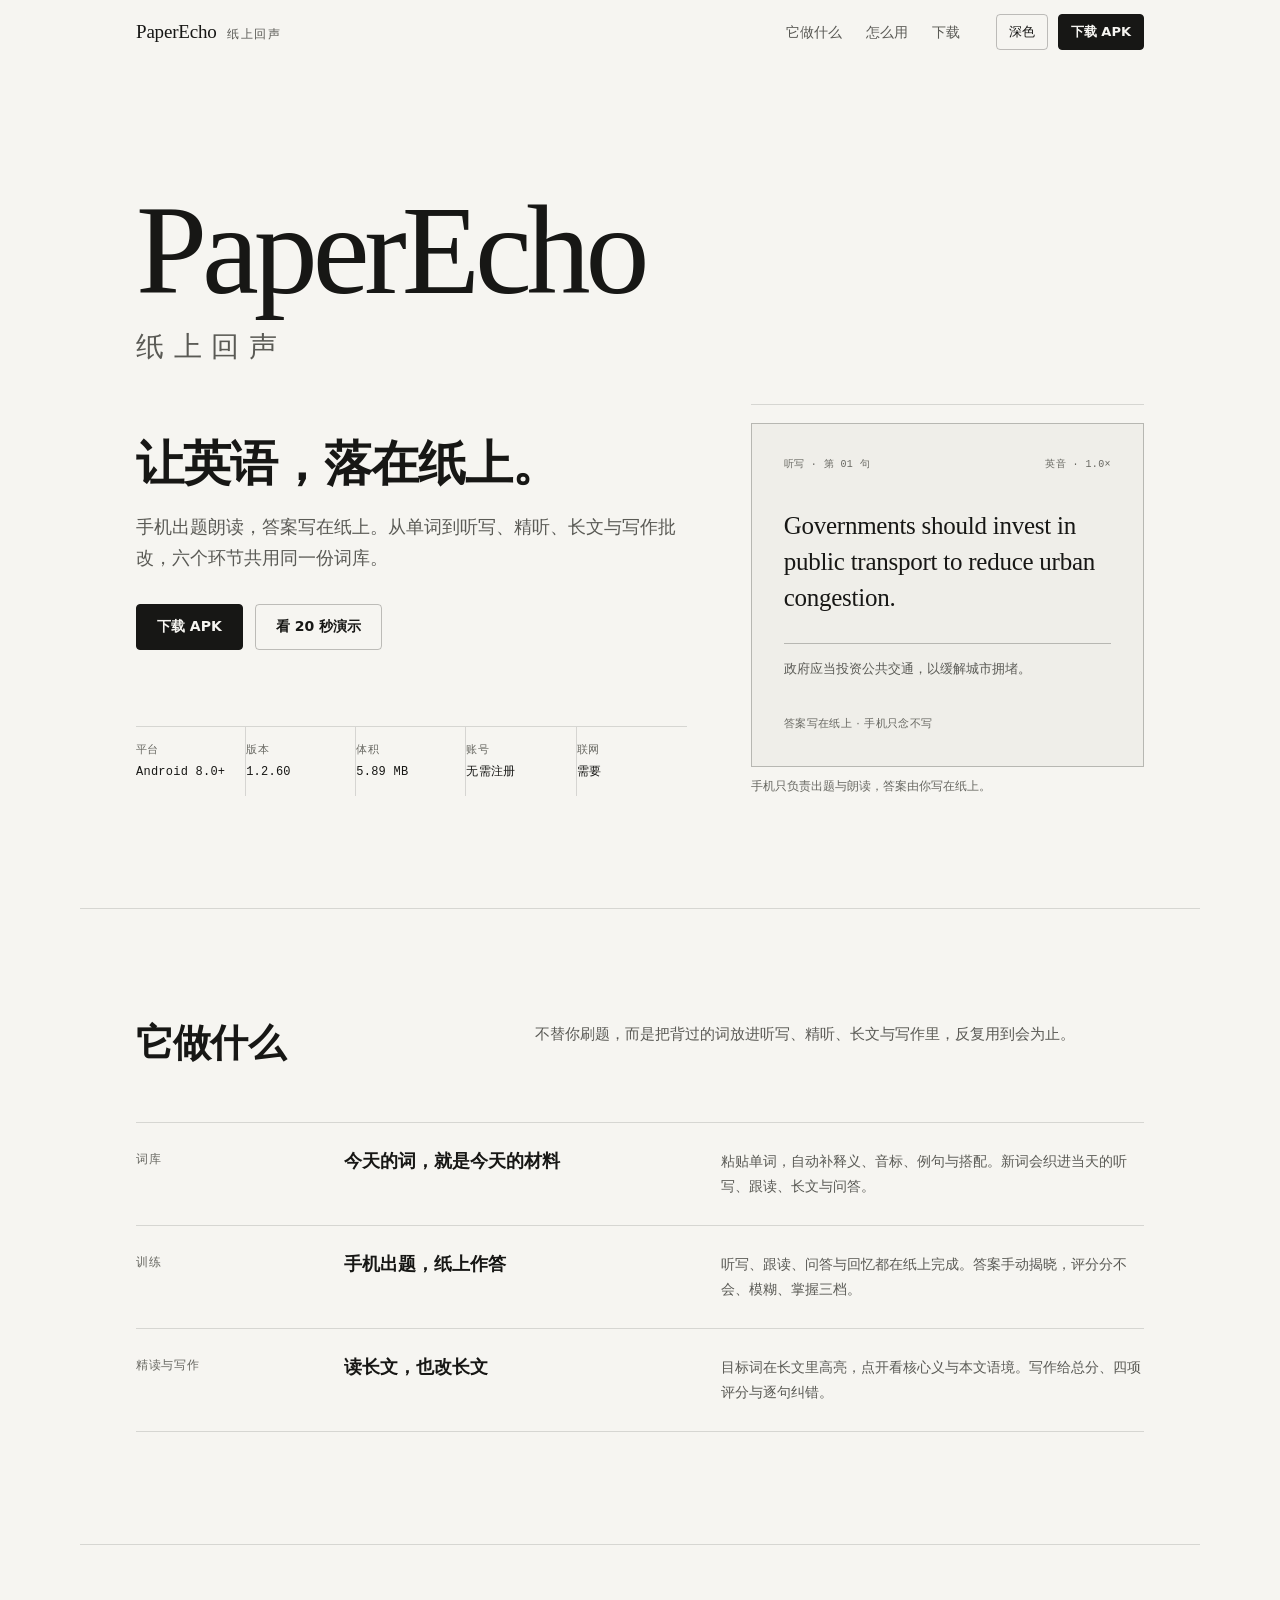
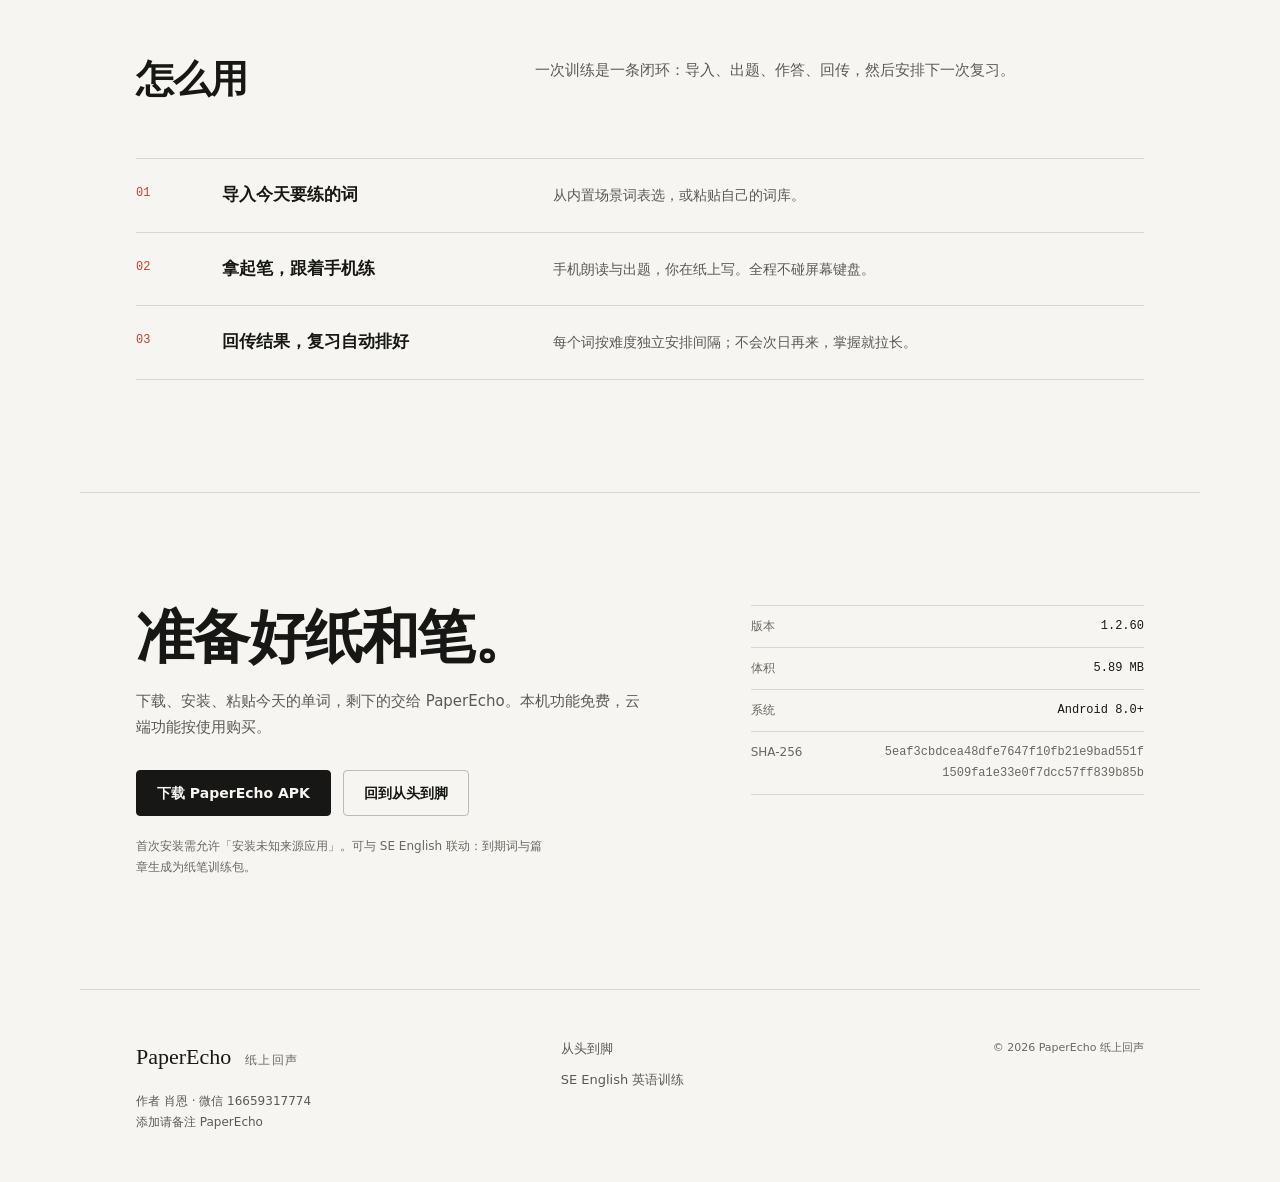
==== commit c3e1d3ce: "release: 1.2.60（versionCode 65）改写训练与表达库 APK SHA-256 93fb769c9d208f6990cbfb106a590ecd74718186875afbb8" ====
--- a/index.html
+++ b/index.html
@@ -16,7 +16,7 @@
 <meta property="og:image" content="https://dpenglish-com.github.io/paperecho-site/assets/og.png">
 <meta property="og:image:width" content="1200">
 <meta property="og:image:height" content="630">
-<meta property="og:image:alt" content="PaperEcho 纸上回声：纸色底上的品牌名与标语「让英语，落在纸上。」，底部标注 Android 8.0+ · 1.2.46 · 5.67 MB。">
+<meta property="og:image:alt" content="PaperEcho 纸上回声：纸色底上的品牌名与标语「让英语，落在纸上。」，底部标注 Android 8.0+ · 1.2.60 · 5.89 MB。">
 <meta property="og:locale" content="zh_CN">
 <meta name="twitter:card" content="summary_large_image">
 <script>
@@ -66,8 +66,8 @@
       </div>
       <dl class="facts">
         <div><dt>平台</dt><dd>Android 8.0+</dd></div>
-        <div><dt>版本</dt><dd>1.2.46</dd></div>
-        <div><dt>体积</dt><dd>5.67 MB</dd></div>
+        <div><dt>版本</dt><dd>1.2.60</dd></div>
+        <div><dt>体积</dt><dd>5.89 MB</dd></div>
         <div><dt>账号</dt><dd>无需注册</dd></div>
         <div><dt>联网</dt><dd>需要</dd></div>
       </dl>
@@ -131,8 +131,8 @@
       <p class="small">首次安装需允许「安装未知来源应用」。可与 SE English 联动：到期词与篇章生成为纸笔训练包。</p>
     </div>
     <dl class="download-facts">
-      <div><dt>版本</dt><dd>1.2.46</dd></div>
-      <div><dt>体积</dt><dd>5.67 MB</dd></div>
+      <div><dt>版本</dt><dd>1.2.60</dd></div>
+      <div><dt>体积</dt><dd>5.89 MB</dd></div>
       <div><dt>系统</dt><dd>Android 8.0+</dd></div>
       <div><dt>SHA-256</dt><dd class="sha">5eaf3cbdcea48dfe7647f10fb21e9bad551f1509fa1e33e0f7dcc57ff839b85b</dd></div>
     </dl>
